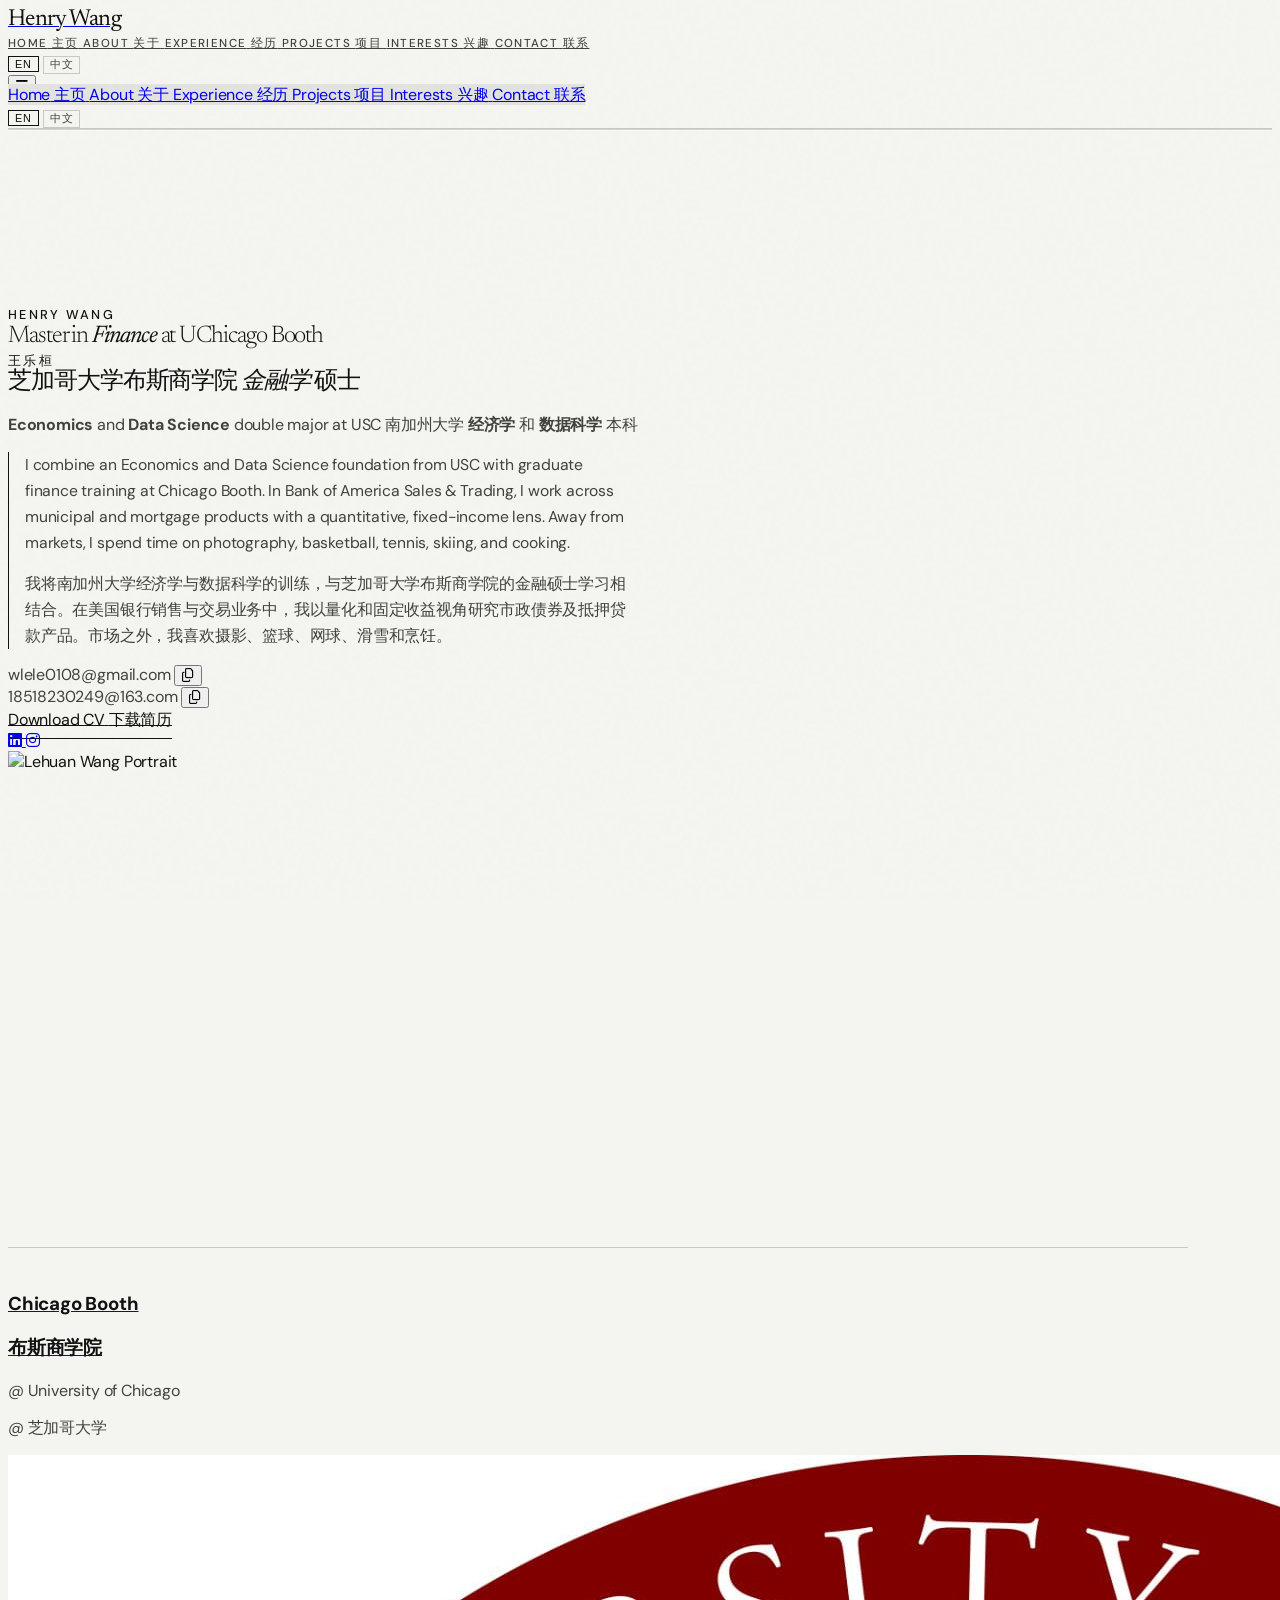
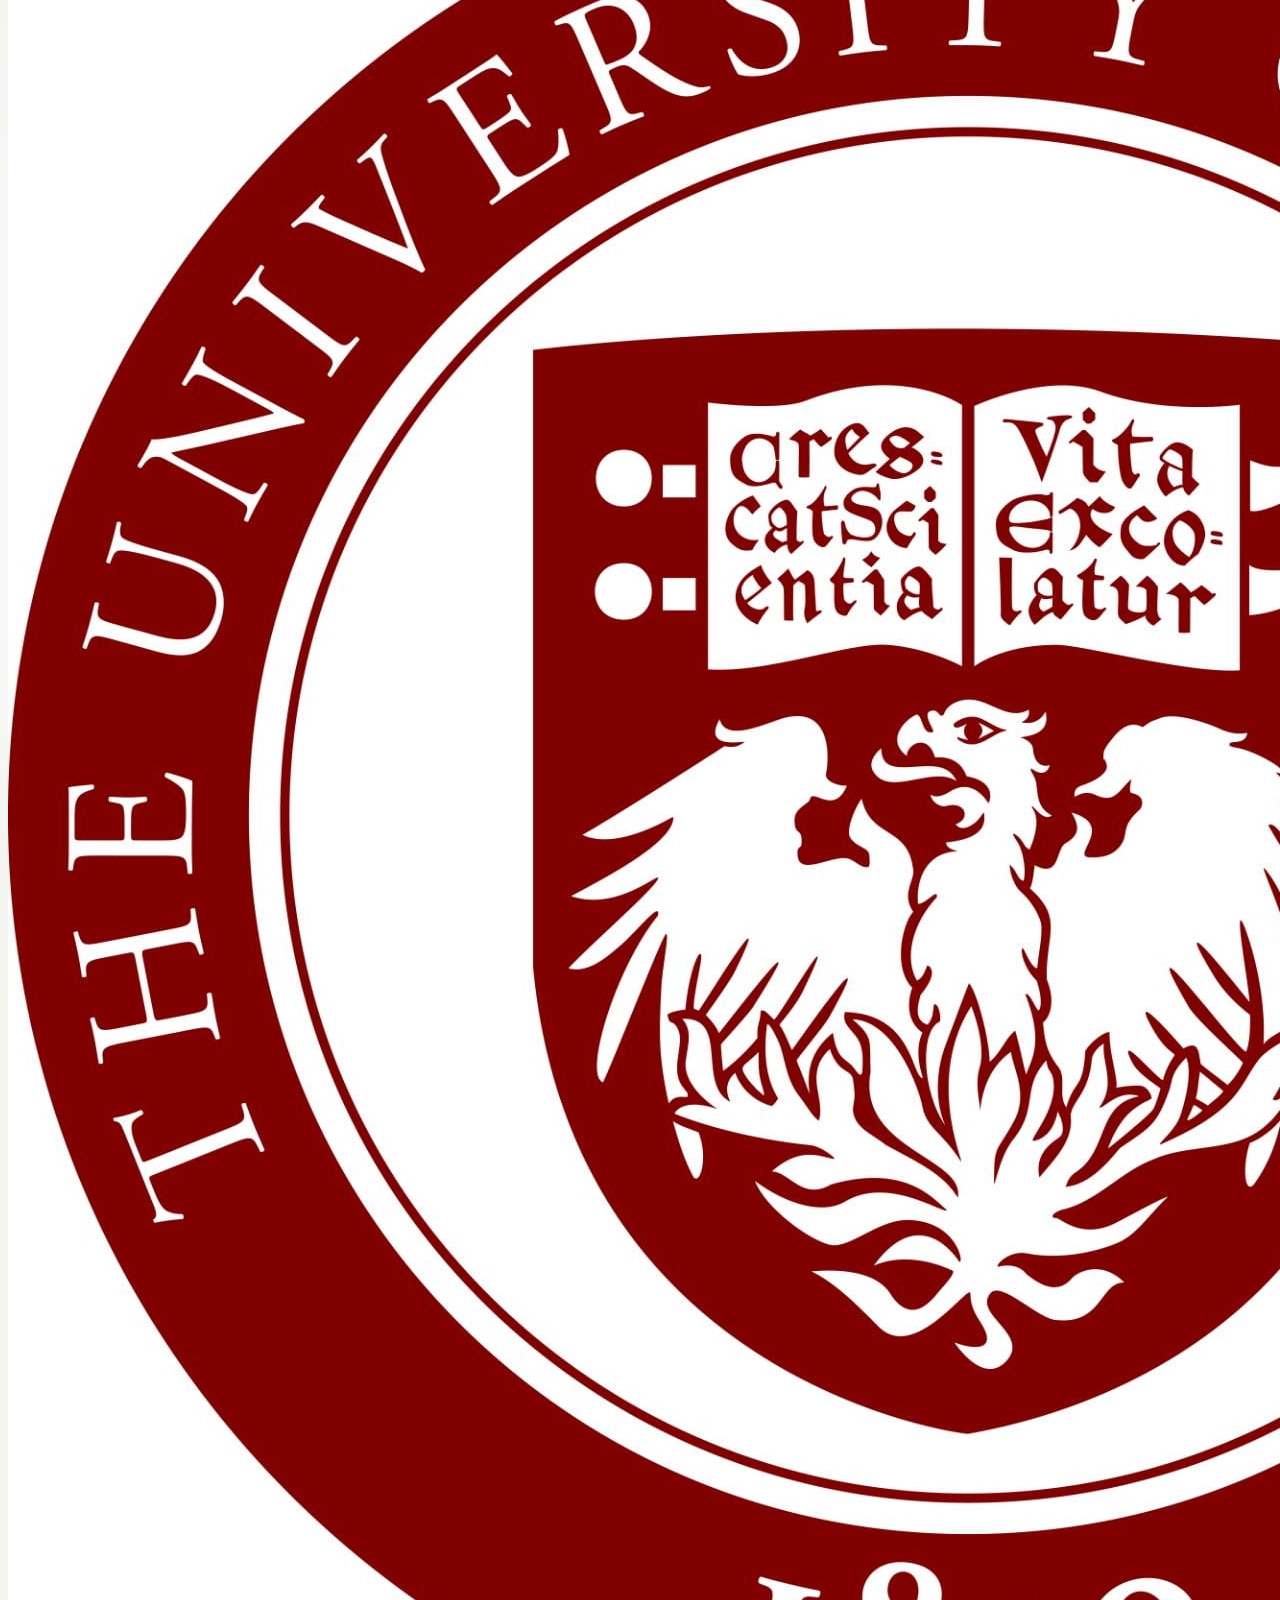
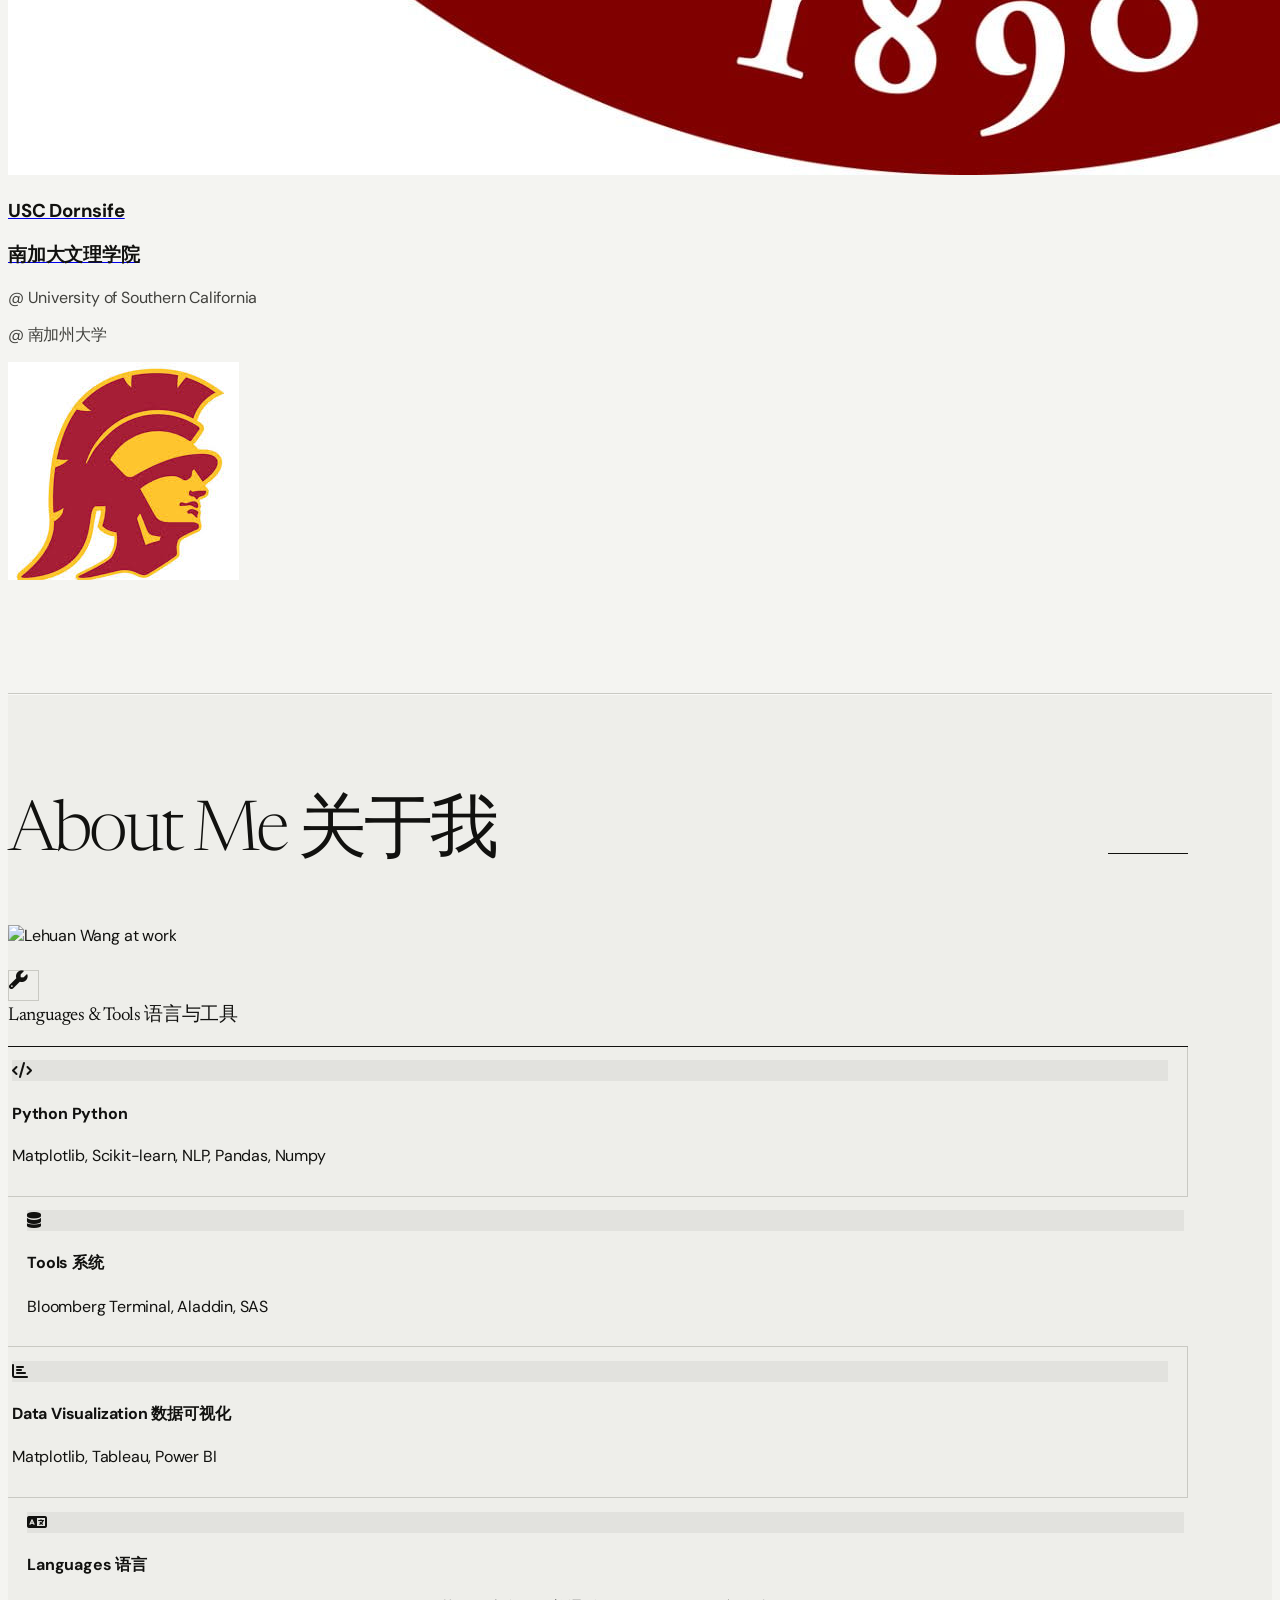
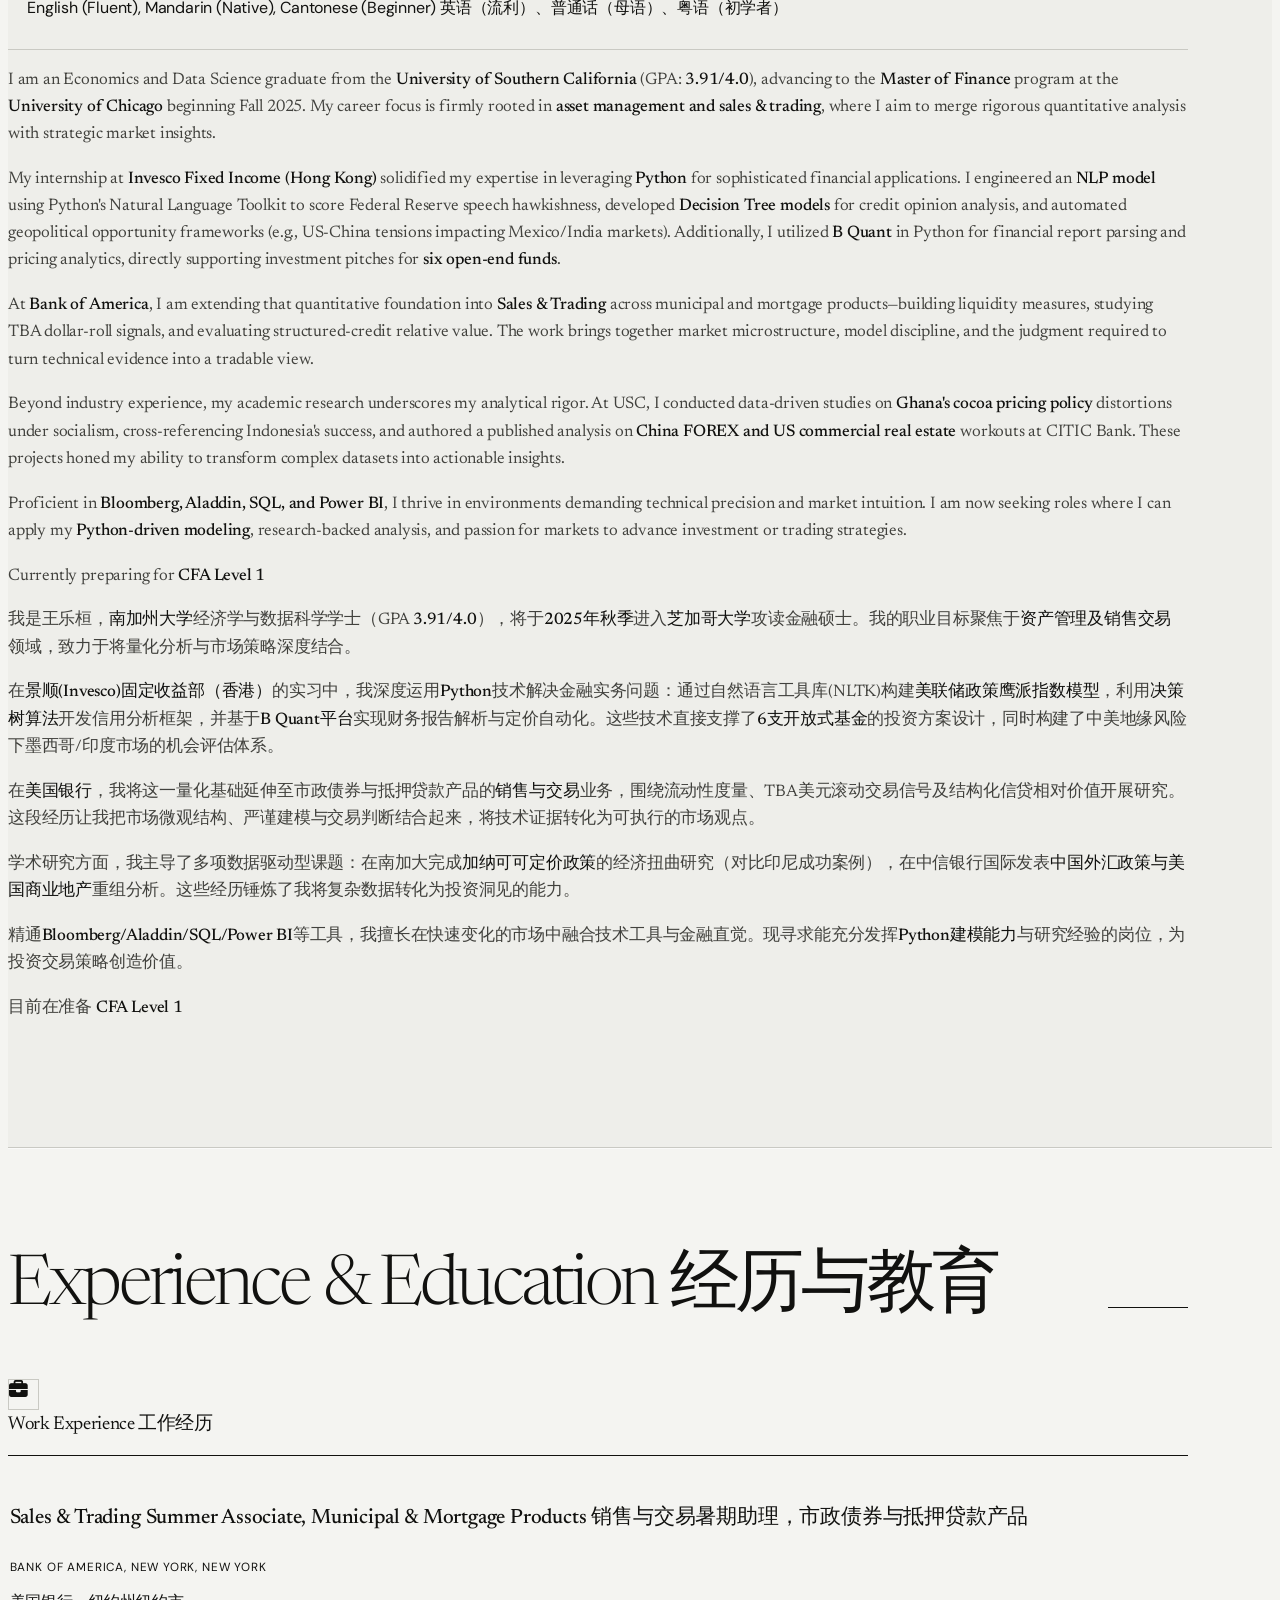
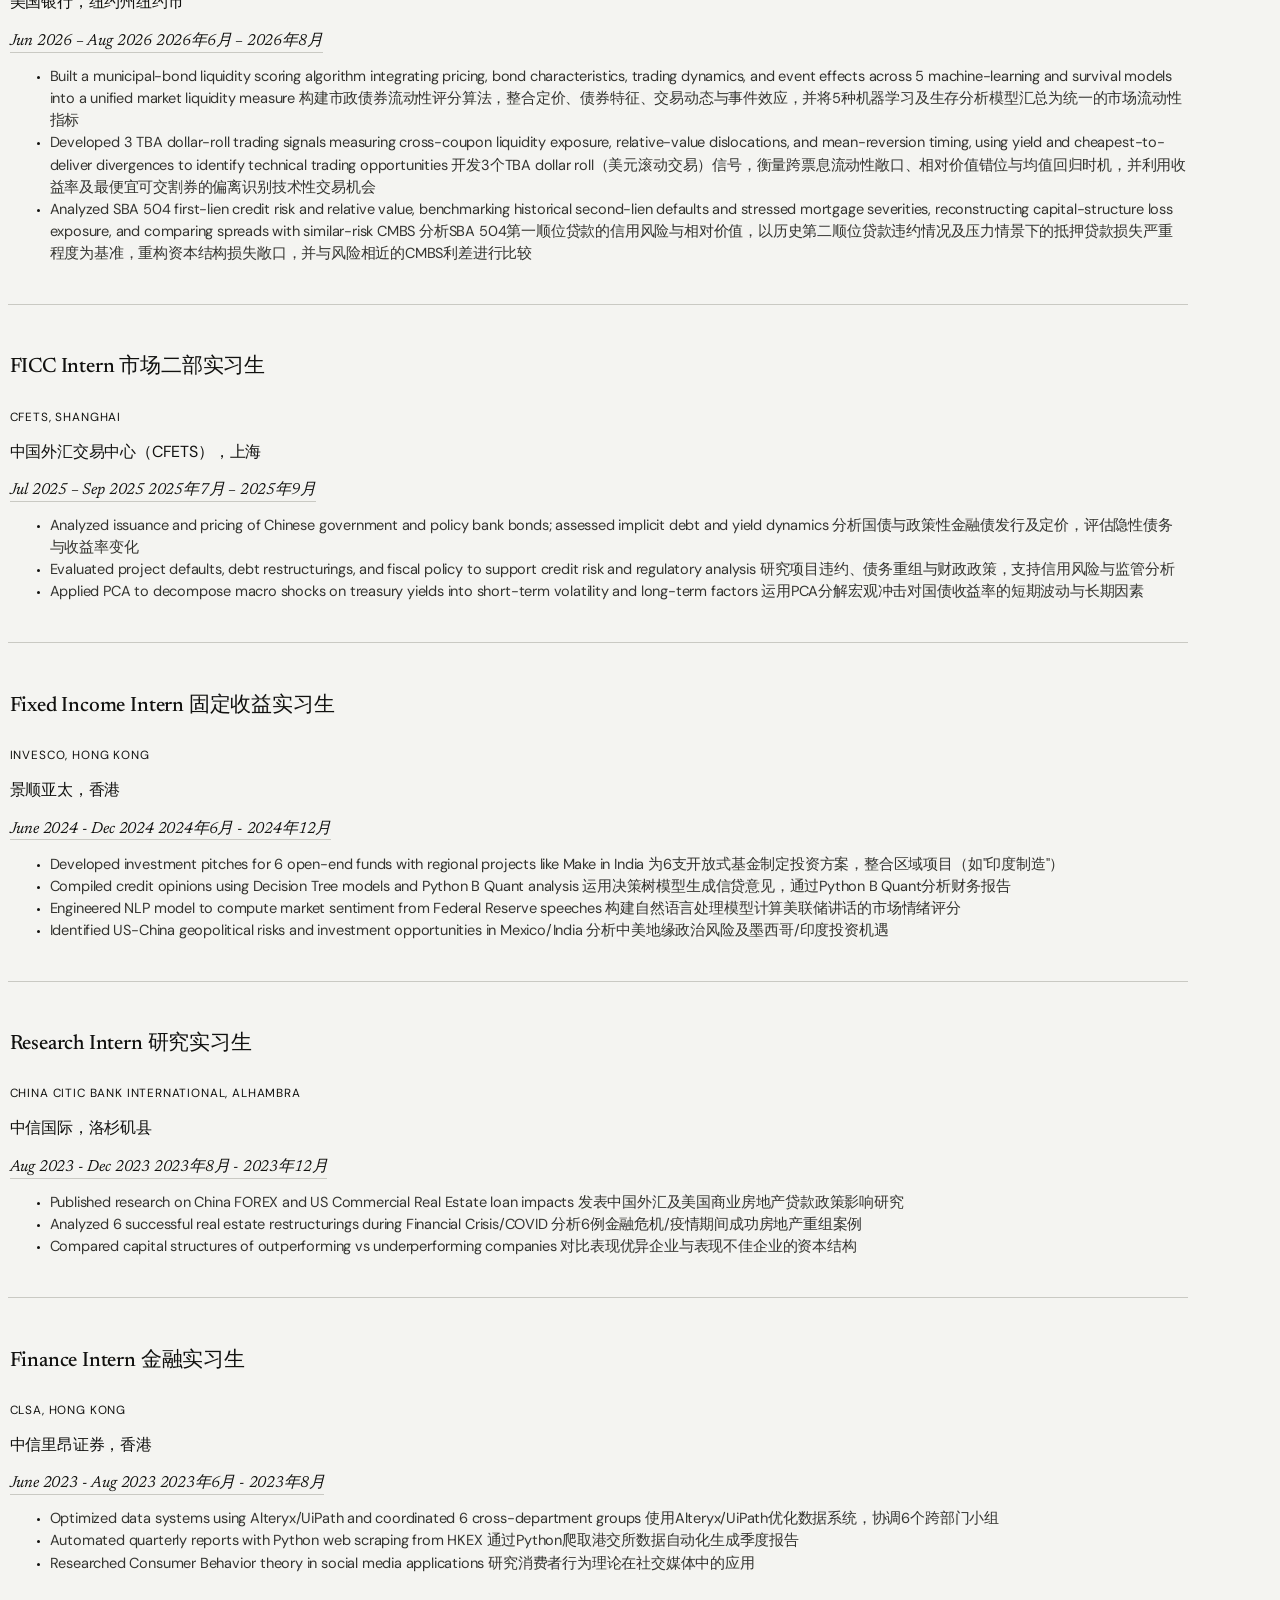
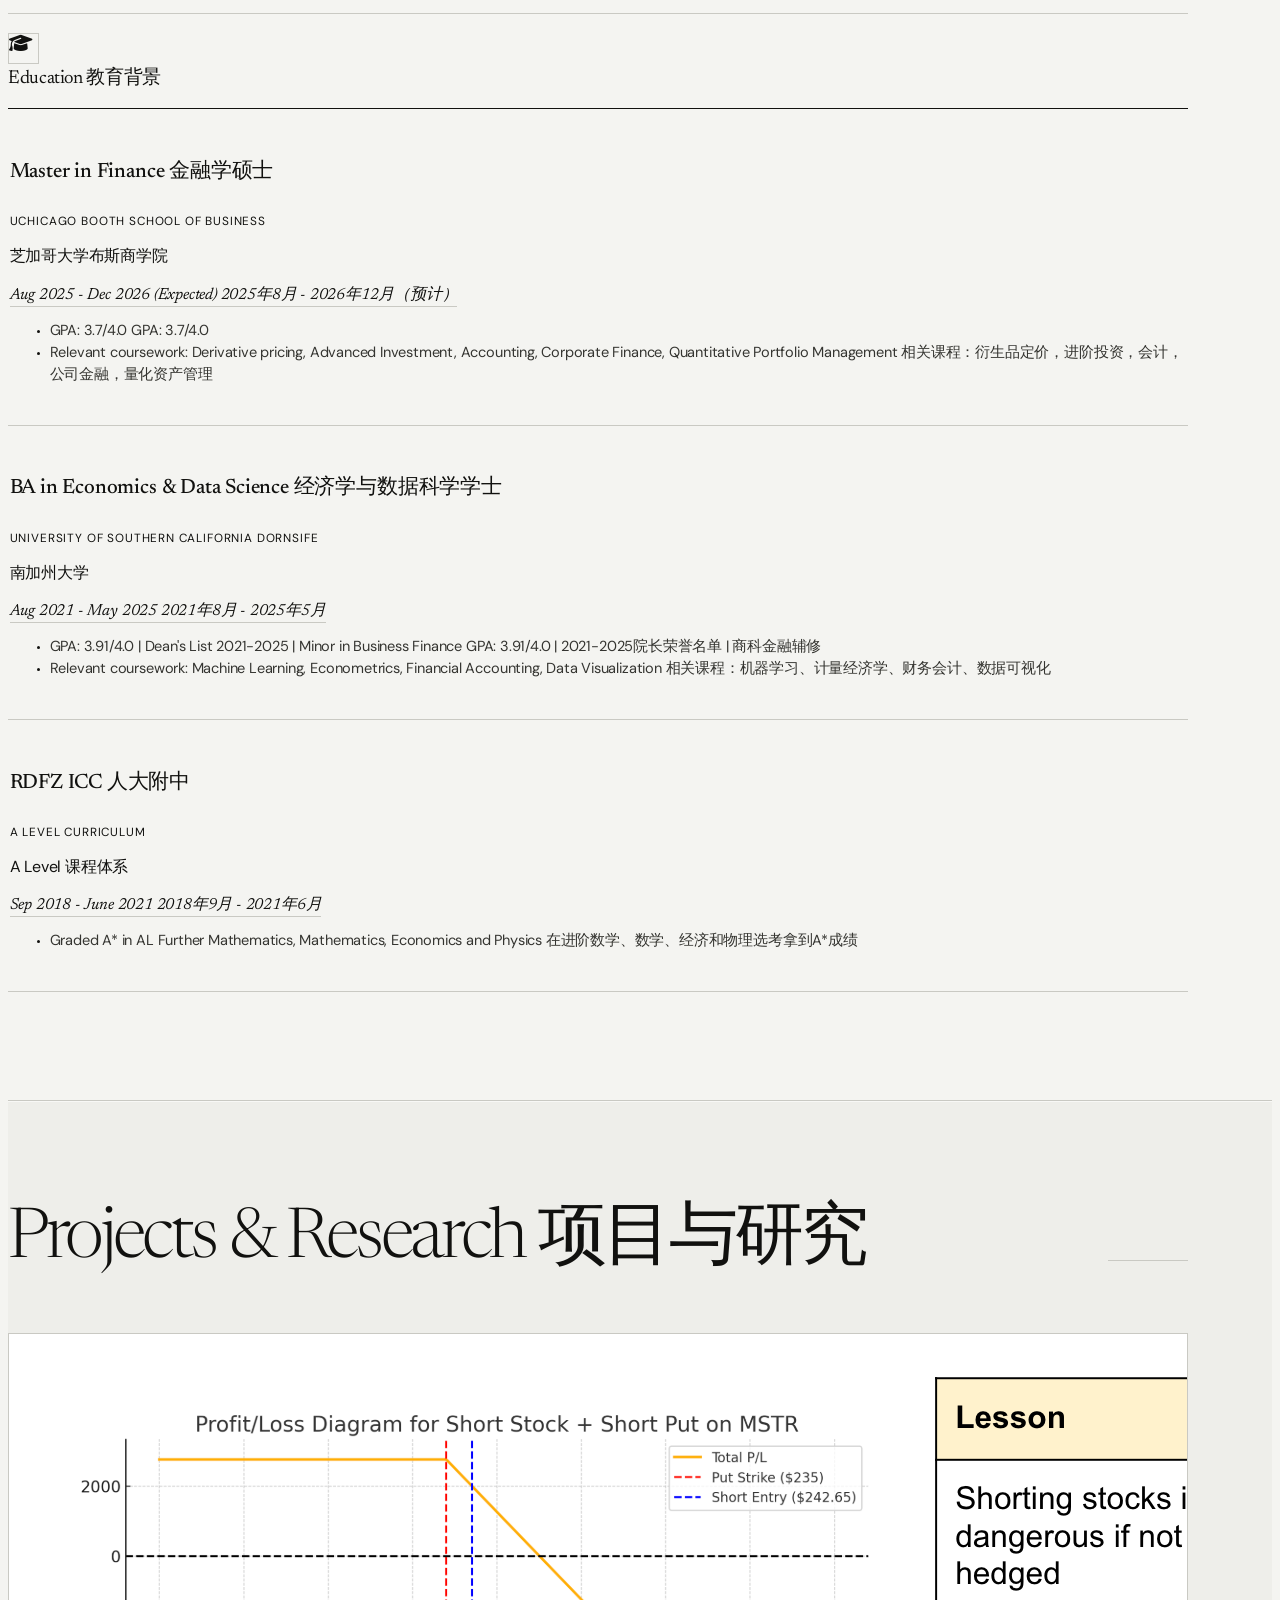
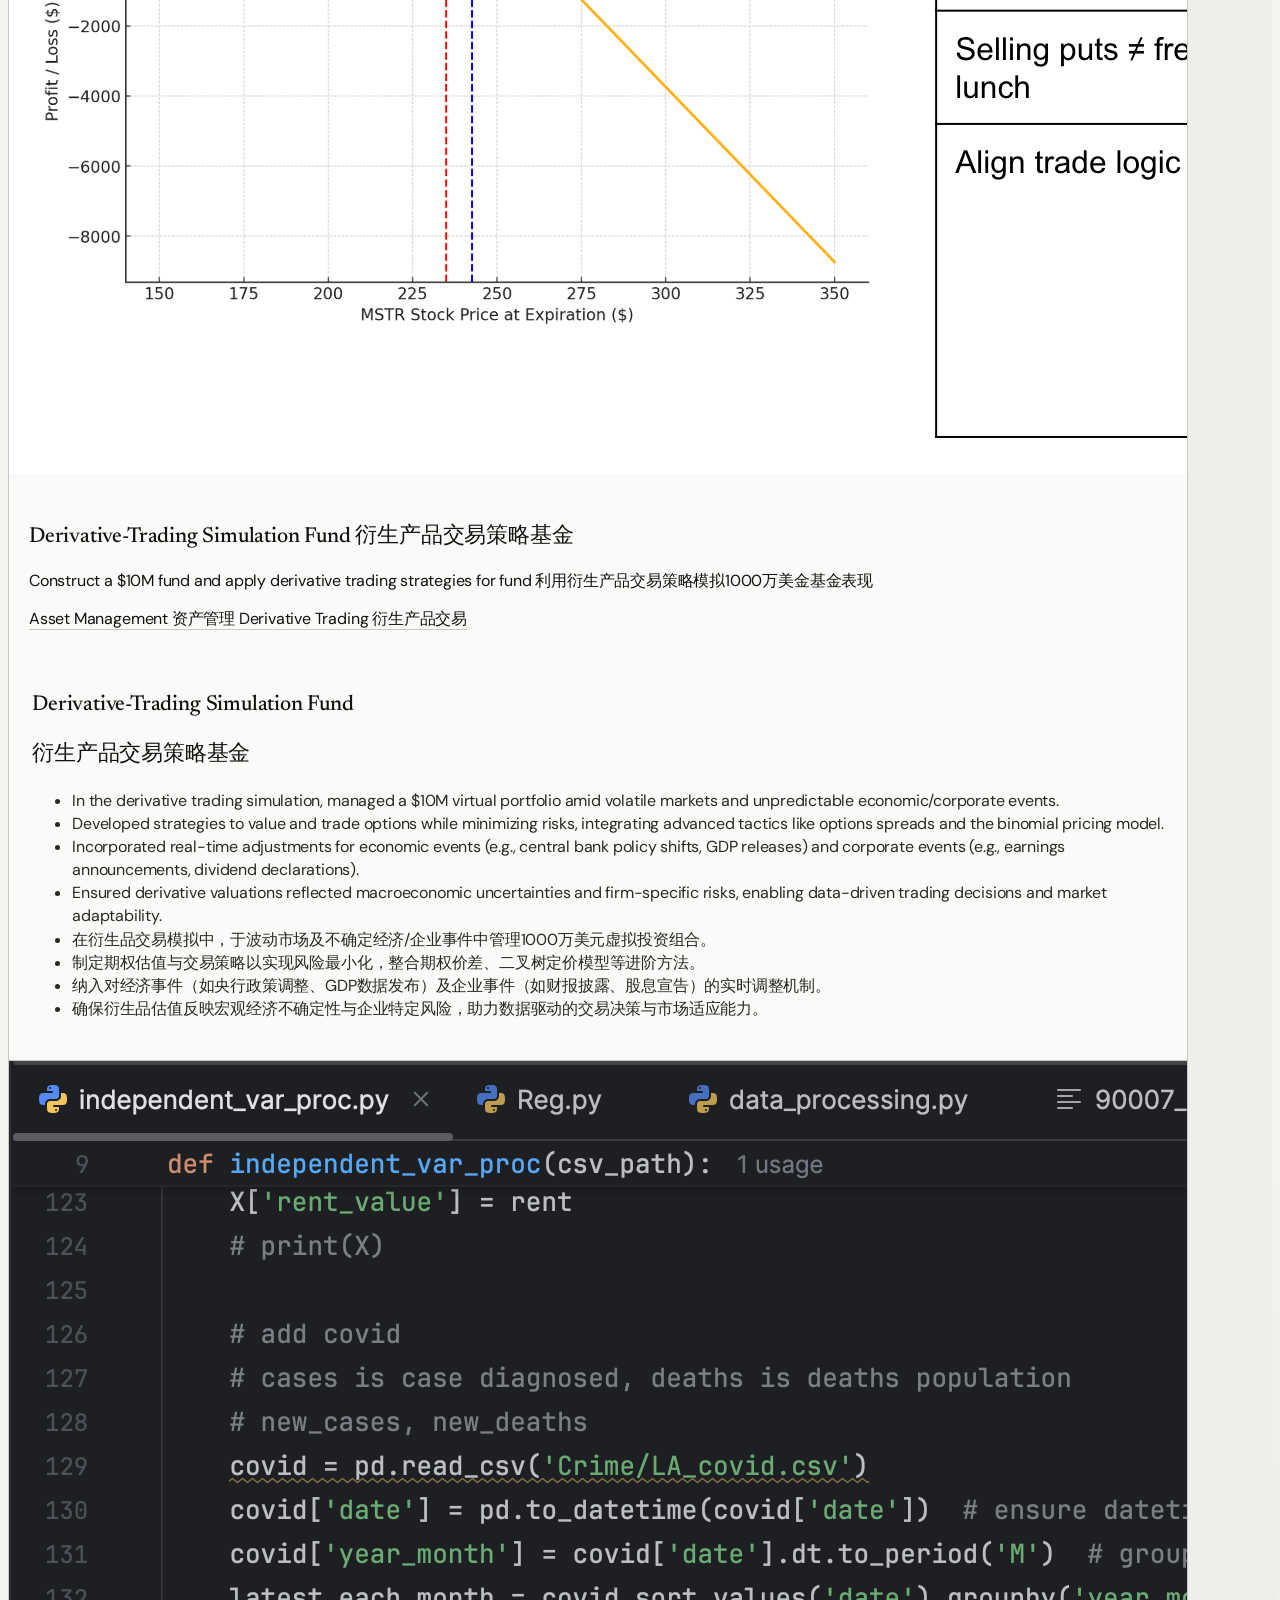
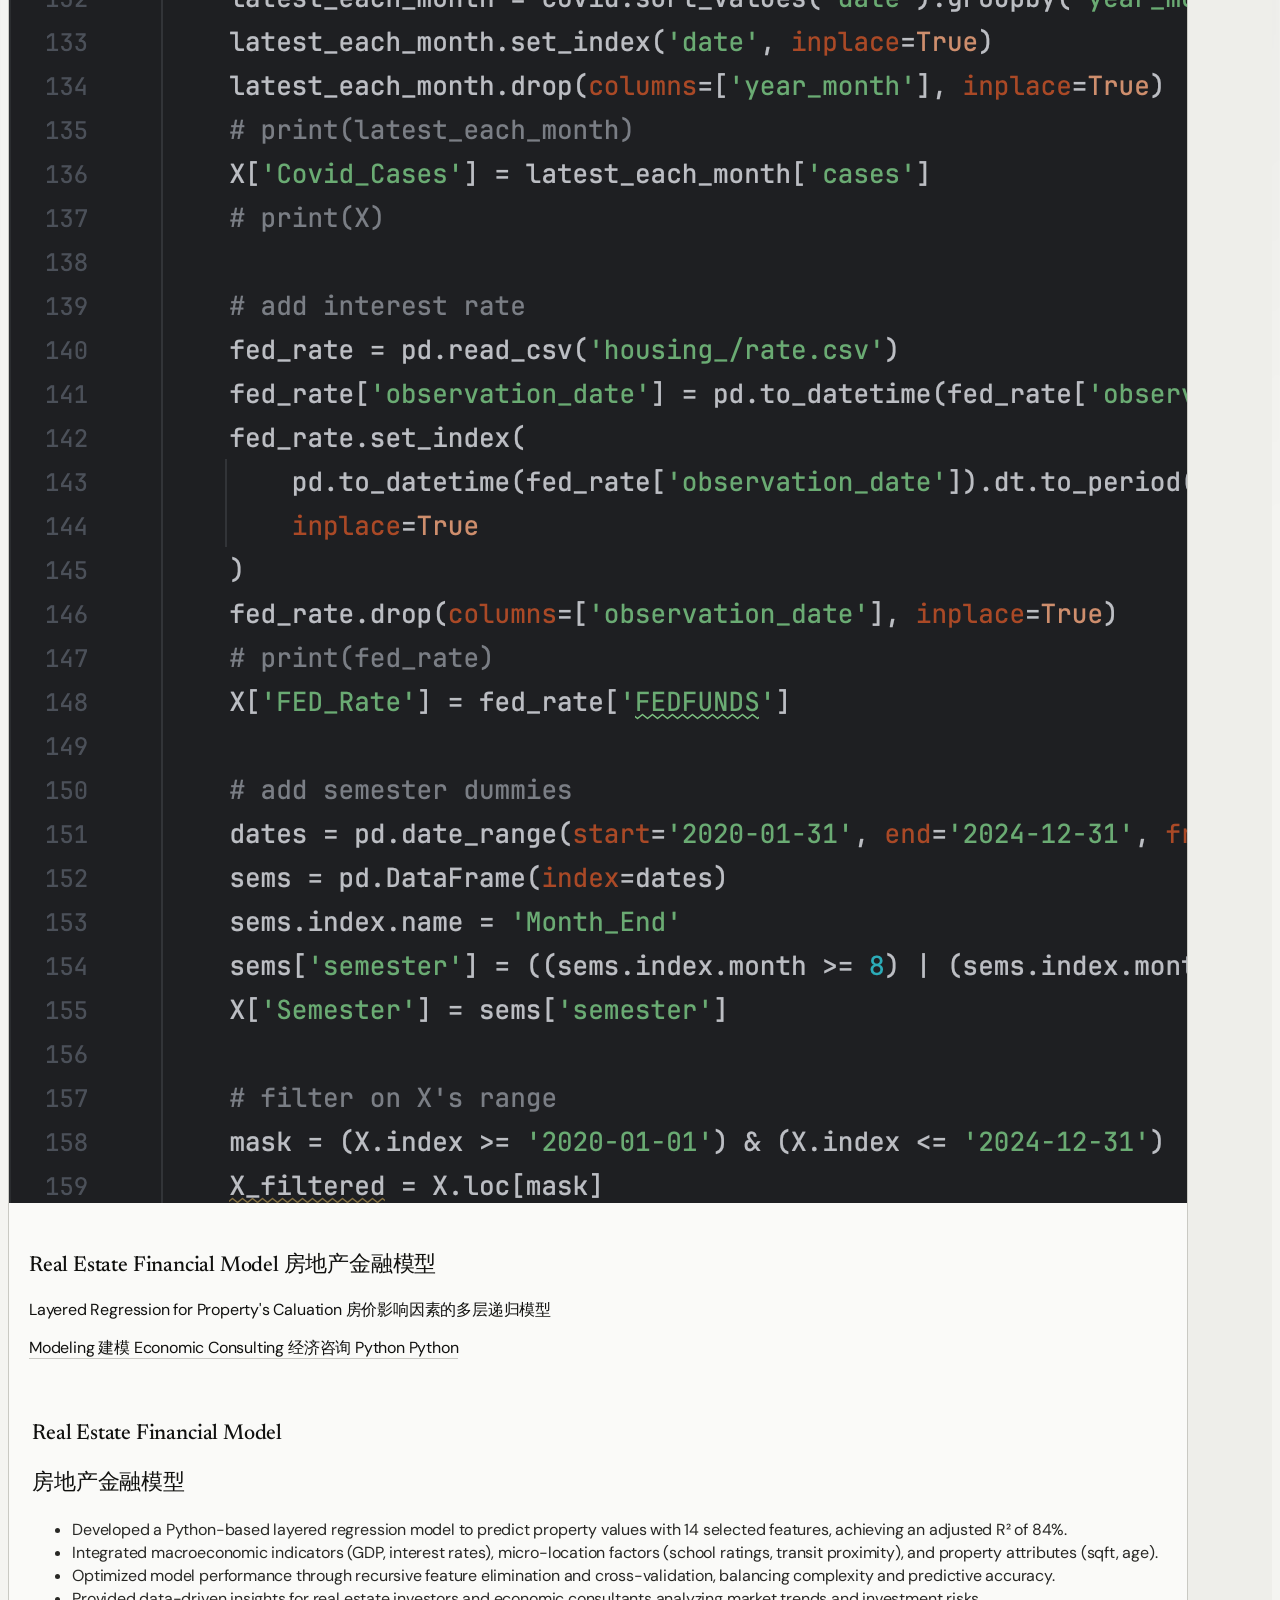
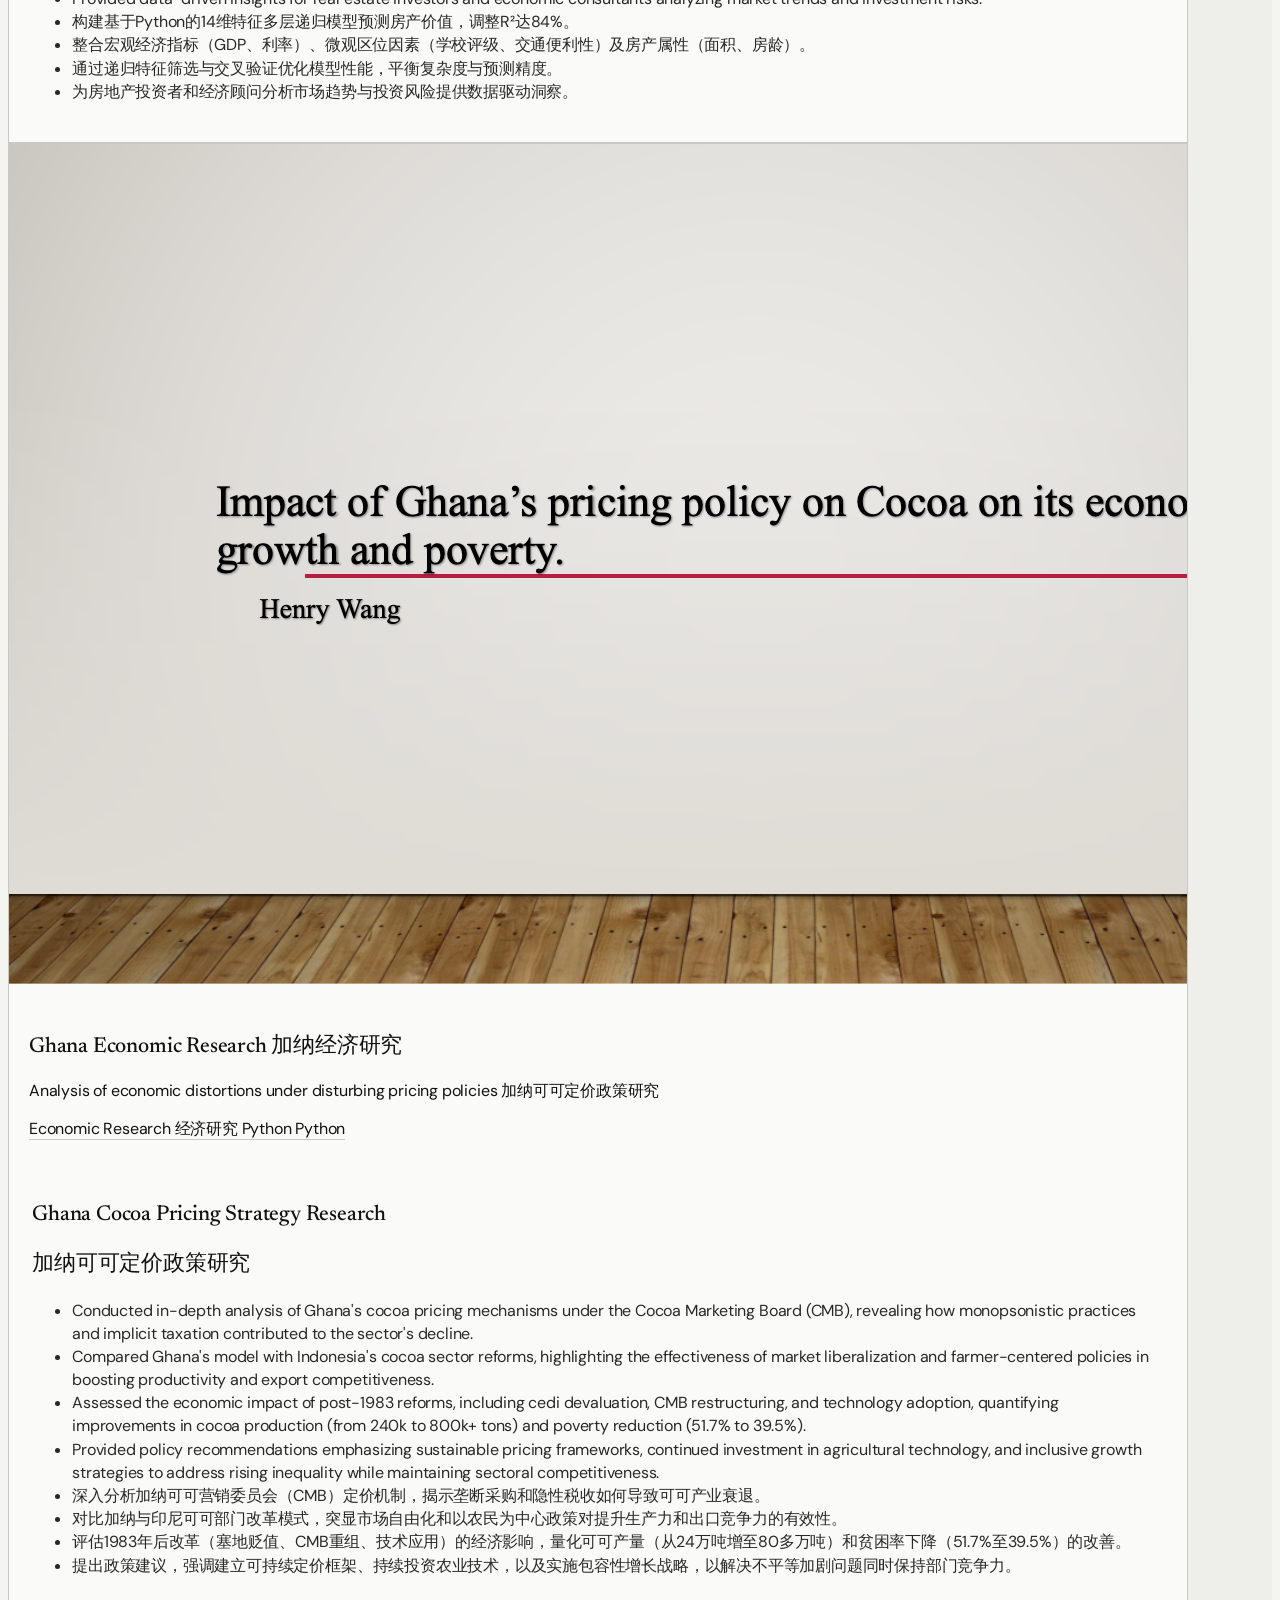
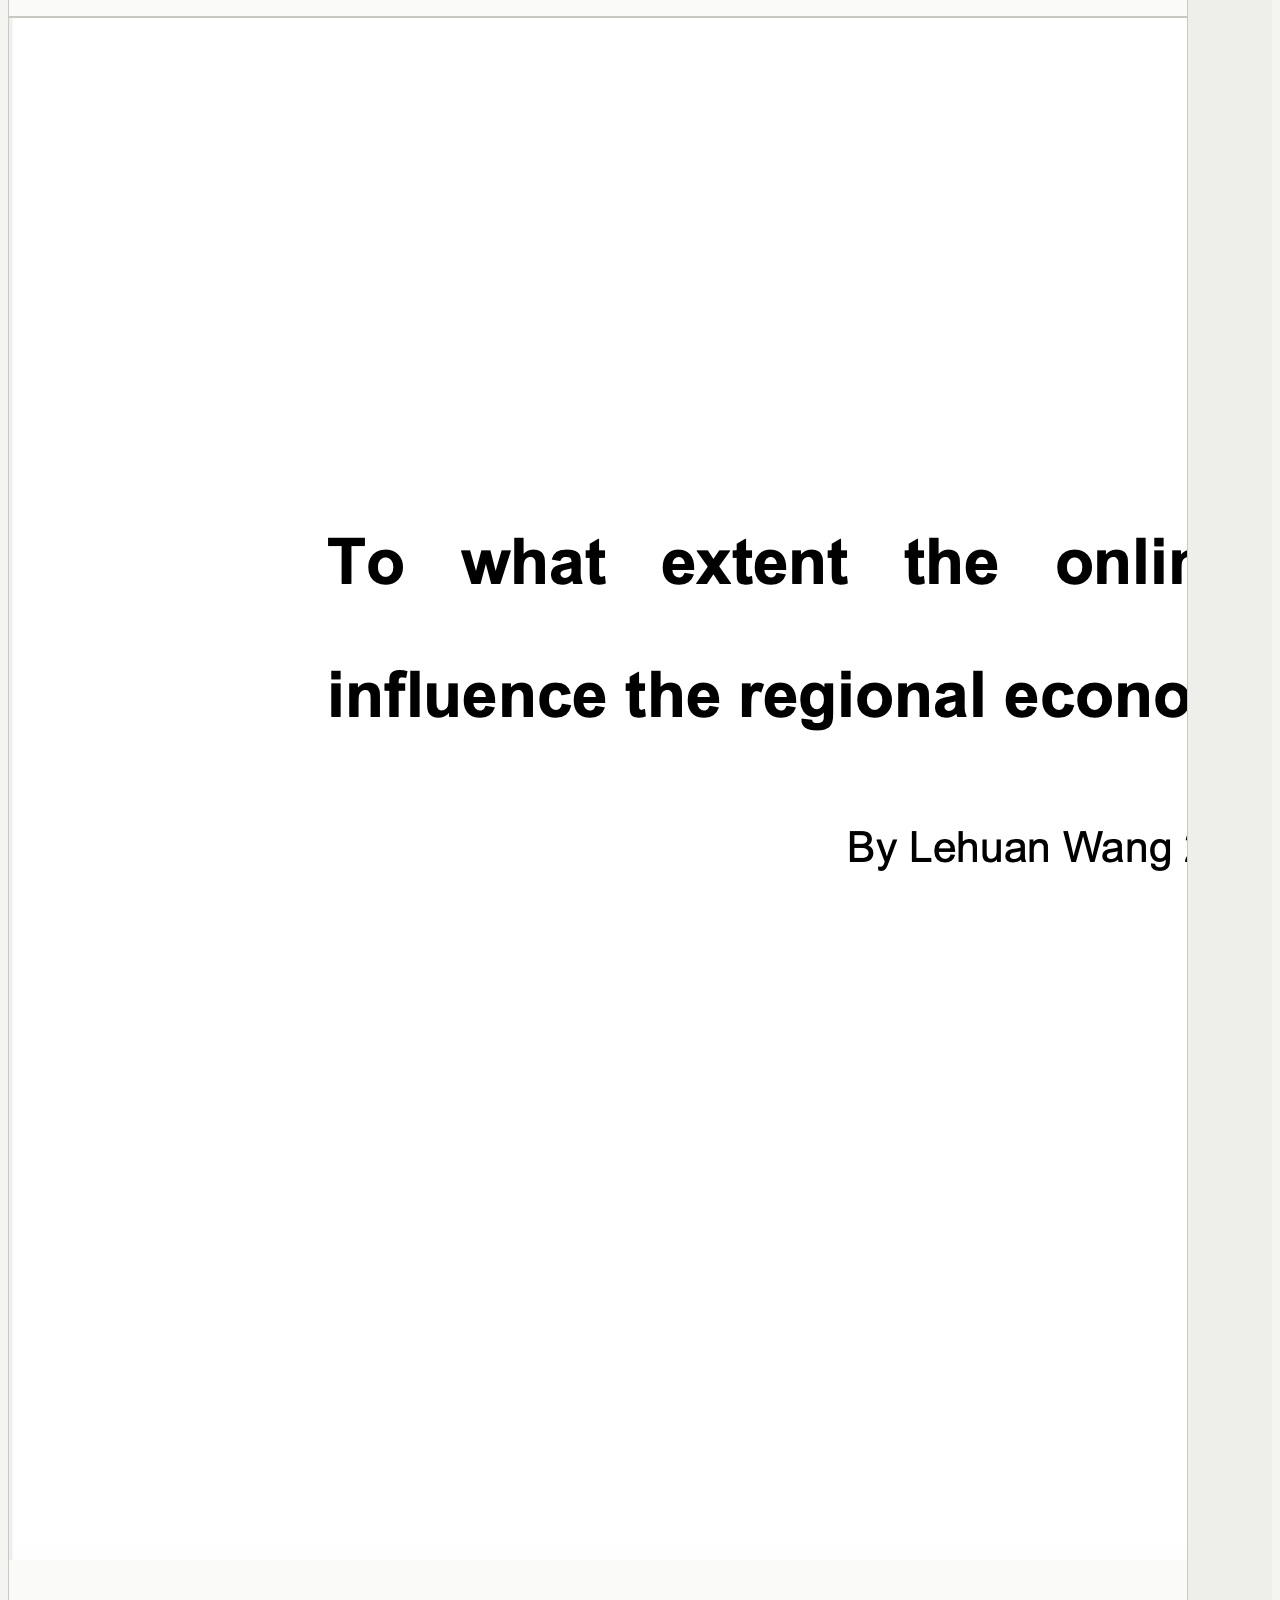
==== index.html @ 5f90da1b "Add files via upload" ====
<!DOCTYPE html>
<html lang="en">
<head>
    <meta charset="UTF-8">
    <meta name="viewport" content="width=device-width, initial-scale=1.0">
    <title class="en">Henry Wang | Economics, Data Science</title>
    <script src="https://cdn.tailwindcss.com"></script>
    <!-- Updated Font Awesome to v6 -->
    <link rel="stylesheet" href="https://cdnjs.cloudflare.com/ajax/libs/font-awesome/6.4.0/css/all.min.css">
    <link href="https://fonts.googleapis.com/css2?family=Inter:wght@300;400;500;600;700&display=swap" rel="stylesheet">
    <link href="https://fonts.googleapis.com/css2?family=Poppins:wght@300;400;500;600;700&family=Open+Sans:wght@300;400;600&display=swap" rel="stylesheet">
    <link href="https://fonts.googleapis.com/css2?family=DM+Sans:wght@300;400;500;600&family=Newsreader:opsz,wght@6..72,300;6..72,400;6..72,500&display=swap" rel="stylesheet">
    <link href="https://fonts.googleapis.com/icon?family=Material+Icons" rel="stylesheet">

    <script>
        // tailwind general part
        tailwind.config = {
            theme: {
                extend: {
                    colors: {
                        primary: '#165DFF',
                        secondary: '#FF7D00',
                        dark: '#1E293B',
                        light: '#F8FAFC'
                    },
                    fontFamily: {
                        inter: ['Inter', 'sans-serif'],
                    },
                }
            }
        }
        
        // email click part
        document.addEventListener('DOMContentLoaded', function() {
            // ... existing code ...
            
            // Email copy functionality with icon feedback
            const copyButtons = document.querySelectorAll('.copy-email-btn');
            
            copyButtons.forEach(button => {
                button.addEventListener('click', function() {
                    const email = this.getAttribute('data-email');
                    const icon = this.querySelector('i');
                    
                    // Save original icon
                    const originalIcon = icon.className;
                    
                    // Copy to clipboard
                    navigator.clipboard.writeText(email).then(() => {
                        // Change icon to checkmark
                        icon.className = 'fa-solid fa-check text-green-500';
                        
                        // Revert after 2 seconds
                        setTimeout(() => {
                            icon.className = originalIcon;
                        }, 2000);
                    }).catch(err => {
                        console.error('Failed to copy email: ', err);
                        // Change icon to error briefly
                        icon.className = 'fa-solid fa-xmark text-red-500';
                        setTimeout(() => {
                            icon.className = originalIcon;
                        }, 2000);
                    });
                });
            });
        })
        
    </script>
    <style type="text/tailwindcss">
        @layer utilities {
            .content-auto {
                content-visibility: auto;
            }
            .text-shadow {
                text-shadow: 0 2px 4px rgba(0,0,0,0.1);
            }
            .transition-transform-opacity {
                transition-property: transform, opacity;
            }
            .bg-gradient-blue {
                background: linear-gradient(135deg, #165DFF 0%, #0047AB 100%);
            }
            @keyframes fadeIn {
                from { opacity: 0; transform: translateY(10px); }
                to { opacity: 1; transform: translateY(0); }
            }
            @keyframes fadeOut {
                from { opacity: 1; transform: translateY(0); }
                to { opacity: 0; transform: translateY(10px); }
            }
            .animate-fade-in {
                animation: fadeIn 0.3s ease-out forwards;
            }
            .animate-fade-out {
                animation: fadeOut 0.3s ease-out forwards;
            }
        }
        
    </style>

    <!-- Phase 2.2 monochrome editorial system -->
    <style>
        :root {
            --paper: #f4f4f1;
            --paper-deep: #e9e9e5;
            --paper-light: #fafaf8;
            --ink: #11110f;
            --muted-ink: #41413d;
            --rule: #c9c9c3;
            --accent: #11110f;
            --accent-soft: #e2e2de;
            --serif: "Newsreader", "Noto Serif SC", Georgia, serif;
            --sans: "DM Sans", "Noto Sans SC", Arial, sans-serif;
            --ease-editorial: cubic-bezier(.22, .61, .36, 1);
        }

        html { scroll-behavior: smooth; }

        body {
            background:
                radial-gradient(circle at 14% 8%, rgba(255,255,255,.72), transparent 30rem),
                radial-gradient(circle at 88% 44%, rgba(0,0,0,.035), transparent 34rem),
                var(--paper) !important;
            color: var(--ink) !important;
            font-family: var(--sans) !important;
            font-weight: 400;
            letter-spacing: -.012em;
        }

        body::before {
            content: "";
            position: fixed;
            inset: 0;
            pointer-events: none;
            z-index: 9999;
            opacity: .016;
            background-image: url("data:image/svg+xml,%3Csvg viewBox='0 0 180 180' xmlns='http://www.w3.org/2000/svg'%3E%3Cfilter id='n'%3E%3CfeTurbulence type='fractalNoise' baseFrequency='.7' numOctaves='2' stitchTiles='stitch'/%3E%3C/filter%3E%3Crect width='100%25' height='100%25' filter='url(%23n)' opacity='.24'/%3E%3C/svg%3E");
        }

        ::selection { background: var(--accent-soft); color: var(--ink); }
        .text-primary, .text-secondary { color: var(--accent) !important; }
        [class*="bg-primary"], [class*="bg-secondary"] { background-color: var(--accent-soft) !important; }
        [class*="border-primary"], [class*="border-secondary"] { border-color: var(--accent) !important; }
        .container { max-width: 1180px !important; }

        #navbar {
            background: var(--paper) !important;
            border-bottom: 1px solid color-mix(in srgb, var(--rule) 78%, transparent);
            box-shadow: none !important;
            backdrop-filter: none;
        }
        #navbar .h-16 { height: 4.75rem !important; }
        #navbar a, #navbar button { transition: color 320ms var(--ease-editorial), border-color 320ms var(--ease-editorial), background 320ms var(--ease-editorial) !important; }
        #navbar nav > a { position: relative; color: var(--muted-ink) !important; font-size: .72rem; letter-spacing: .12em; text-transform: uppercase; font-weight: 500 !important; }
        #navbar nav > a::after { content: ""; position: absolute; left: 0; right: 100%; bottom: -.45rem; height: 1px; background: var(--accent); transition: right 360ms var(--ease-editorial); pointer-events: none; }
        #navbar nav > a:hover { color: var(--ink) !important; }
        #navbar nav > a:hover::after { right: 0; }
        #navbar > .container > div > a[href="#home"] > span { color: var(--ink) !important; font-family: var(--serif); font-size: 1.45rem !important; font-weight: 400 !important; letter-spacing: -.03em; text-transform: none; }
        #navbar [id^="lang-"] { border: 1px solid var(--rule); border-radius: 0 !important; background: transparent !important; color: var(--muted-ink) !important; font-size: .68rem; letter-spacing: .08em; }
        #navbar [id^="lang-"].bg-primary { border-color: var(--accent) !important; color: var(--accent) !important; }
        #mobile-menu { background: var(--paper) !important; border-bottom: 1px solid var(--rule); box-shadow: none !important; }

        main > section { position: relative; background: transparent !important; padding-top: 6.75rem !important; padding-bottom: 6.75rem !important; border-bottom: 1px solid var(--rule); box-shadow: inset 0 1px rgba(255,255,255,.6); }
        main > section:nth-of-type(even) { background: color-mix(in srgb, var(--paper-deep) 55%, var(--paper)) !important; }

        #home { padding-top: 9.5rem !important; min-height: 90vh; display: flex; align-items: center; }
        #home .lg\:w-1\/2:first-child { padding-right: clamp(0rem, 4vw, 4.5rem); }
        #home h1 { font-family: var(--serif); font-weight: 300 !important; letter-spacing: -.045em; line-height: .96 !important; }
        #home h1 strong { font-weight: 400; font-style: italic; }
        #home h1 .text-primary { color: var(--accent) !important; margin-bottom: .85rem; font-family: var(--sans); font-size: clamp(.75rem, 1vw, .9rem); font-weight: 500; letter-spacing: .18em; text-transform: uppercase; }
        #home p, #home .text-gray-600 { color: var(--muted-ink) !important; }
        #home .home-intro { max-width: 38rem; border-left: 1px solid var(--ink); padding-left: 1rem; color: var(--muted-ink); font-size: .98rem; line-height: 1.65; }
        #home a[target="_blank"][class*="border"] { border: 0 !important; border-bottom: 1px solid var(--accent) !important; border-radius: 0 !important; padding: .55rem 0 !important; background: transparent !important; color: var(--accent) !important; }
        #home .w-64 { width: min(25rem, 78vw) !important; height: min(31rem, 98vw) !important; }
        #home .w-64 > div:first-child { display: none; }
        #home .w-64 img { border-radius: 0 !important; box-shadow: none !important; filter: none !important; transform: none !important; transition: none !important; }
        #home .mt-6.md\:mt-12 { border-top: 1px solid var(--rule); padding-top: 1.5rem; }
        #home .mt-6.md\:mt-12 img { border-radius: 0 !important; box-shadow: none !important; filter: none !important; transform: none !important; }

        section > .container > .text-center { text-align: left !important; display: grid; grid-template-columns: minmax(0, 1fr) auto; align-items: end; gap: 2rem; margin-bottom: 3.75rem !important; }
        section > .container > .text-center h2 { font-family: var(--serif); font-size: clamp(3rem, 5.4vw, 5.25rem) !important; font-weight: 300 !important; line-height: .92; letter-spacing: -.048em; margin: 0 !important; }
        section > .container > .text-center > div { width: 5rem !important; height: 1px !important; margin: 0 0 .7rem !important; border-radius: 0 !important; background: var(--accent) !important; }

        #about > .container > .grid { grid-template-columns: minmax(0, .78fr) minmax(0, 1.22fr); gap: clamp(3rem, 7vw, 7rem) !important; align-items: start !important; }
        #about img { position: relative; border-radius: 0 !important; box-shadow: none !important; filter: none !important; outline: 0 !important; transform: none !important; transition: none !important; }
        #about .about-bio { color: var(--muted-ink) !important; font-family: var(--serif); font-size: 1.05rem; line-height: 1.62 !important; }
        #about .about-bio p + p { margin-top: 1.1rem; }
        #about strong { color: var(--ink); font-weight: 500; }
        #about h3, #experience h3, #contact h3 { font-family: var(--serif); font-weight: 400 !important; letter-spacing: -.02em; }
        #about h3 > div, #experience h3 > div { width: 1.8rem !important; height: 1.8rem !important; border-radius: 0 !important; background: transparent !important; border: 1px solid var(--rule); color: var(--accent) !important; }
        #about .skills-index { margin-top: 1.5rem; }
        #about .grid.grid-cols-2 { gap: 0 !important; border-top: 1px solid var(--ink); }
        #about .grid.grid-cols-2 > div { background: transparent !important; border-bottom: 1px solid var(--rule); border-radius: 0 !important; padding: .85rem .25rem !important; box-shadow: none !important; }
        #about .grid.grid-cols-2 > div:nth-child(odd) { border-right: 1px solid var(--rule); padding-right: 1.2rem !important; }
        #about .grid.grid-cols-2 > div:nth-child(even) { padding-left: 1.2rem !important; }

        #experience .grid.md\:grid-cols-2 { gap: clamp(3rem, 7vw, 7rem) !important; }
        #experience .space-y-8 { border-top: 1px solid var(--ink); }
        #experience .space-y-8 > div { background: transparent !important; border: 0 !important; border-bottom: 1px solid var(--rule) !important; border-radius: 0 !important; box-shadow: none !important; padding: 1.5rem .1rem !important; transition: border-color 320ms var(--ease-editorial) !important; }
        #experience .space-y-8 > div:hover { border-color: var(--ink) !important; }
        #experience h4 { font-family: var(--serif); font-size: 1.3rem !important; line-height: 1.18; font-weight: 500 !important; }
        #experience h4 + p { color: var(--accent) !important; font-size: .74rem; letter-spacing: .07em; text-transform: uppercase; margin-top: .35rem; }
        #experience [class*="bg-gray-100"] { background: transparent !important; border-radius: 0 !important; border-bottom: 1px solid var(--rule); padding: .15rem 0 !important; white-space: nowrap; font-family: var(--serif); font-style: italic; }
        #experience ul { color: #343430 !important; font-size: .91rem; line-height: 1.52; }
        #experience li::marker { color: var(--accent); font-size: .62em; }

        #projects .grid.sm\:grid-cols-2 { gap: 2rem 1.5rem !important; perspective: 1200px; }
        #projects .grid.sm\:grid-cols-2 > .group { --project-rx: 0deg; --project-ry: 0deg; --project-lift: 0px; --project-scale: 1; border-radius: 0 !important; border: 1px solid var(--rule); background: var(--paper-light) !important; overflow: hidden; transform: perspective(900px) translateY(var(--project-lift)) rotateX(var(--project-rx)) rotateY(var(--project-ry)) scale(var(--project-scale)) !important; transform-style: preserve-3d; box-shadow: 0 2px 0 rgba(0,0,0,.045); transition: transform 380ms var(--ease-editorial), box-shadow 380ms var(--ease-editorial), border-color 380ms var(--ease-editorial) !important; }
        #projects .grid.sm\:grid-cols-2 > .group:hover, #projects .grid.sm\:grid-cols-2 > .group:focus-within { --project-lift: -4px; --project-scale: 1.012; border-color: #8a8a84; box-shadow: 0 12px 24px rgba(0,0,0,.1), 0 3px 0 rgba(0,0,0,.08); outline: none; }
        #projects img { filter: none !important; transition: transform 420ms var(--ease-editorial) !important; }
        #projects .group:hover img, #projects .group:focus-within img { transform: scale(1.016); }
        #projects .p-6 { padding: 1.2rem 1.25rem !important; }
        #projects h3 { font-family: var(--serif); font-weight: 500 !important; font-size: 1.35rem !important; }
        #projects .absolute.inset-0 { background: rgba(250,250,248,.985) !important; color: var(--ink) !important; padding: 1.45rem !important; pointer-events: none; transition: opacity 340ms var(--ease-editorial) !important; }
        #projects .group:hover .absolute.inset-0, #projects .group:focus-within .absolute.inset-0 { opacity: 1; pointer-events: auto; }
        #projects .absolute.inset-0 li, #projects .absolute.inset-0 p { color: #282825 !important; line-height: 1.45; }
        #projects [class*="rounded-full"], #projects [class*="rounded-md"] { border-radius: 0 !important; background: transparent !important; border-bottom: 1px solid var(--rule); }

        #interests .grid { border-top: 1px solid var(--ink); display: grid !important; grid-template-columns: 2fr repeat(4, 1fr) !important; gap: 0 !important; }
        #interests .grid > div { background: transparent !important; border-radius: 0 !important; border-bottom: 1px solid var(--rule); padding: 1.5rem .75rem !important; transition: background 340ms var(--ease-editorial) !important; }
        #interests .grid > div:first-child { min-height: 12rem; padding: 2rem 1.25rem !important; text-align: left !important; border-right: 1px solid var(--ink); }
        #interests .grid > div:first-child > a { inset: 0 !important; width: auto !important; height: auto !important; border-radius: 0 !important; background: transparent !important; color: var(--ink) !important; }
        #interests .grid > div:first-child > a i { position: absolute; top: 1.25rem; right: 1.25rem; }
        #interests .grid > div:not(:first-child) { display: block; text-align: left !important; padding: 1.35rem .85rem !important; }
        #interests .grid > div:not(:first-child) .w-16 { display: none; }
        #interests .grid > div:not(:first-child) h3 { margin-bottom: .35rem !important; }
        #interests .grid > div:hover { background: var(--accent-soft) !important; }
        #interests .w-16 { background: transparent !important; border: 1px solid var(--rule); border-radius: 50% !important; color: var(--accent) !important; }
        #interests h3 { font-family: var(--serif); font-size: 1.2rem; font-weight: 400 !important; }

        #contact .grid.grid-cols-1.md\:grid-cols-3 { border-top: 1px solid var(--ink); }
        #contact .md\:col-span-2, #contact .md\:col-span-1 { background: transparent !important; border-radius: 0 !important; box-shadow: none !important; padding-left: .2rem !important; padding-right: .2rem !important; }
        #contact .w-12 { width: 2rem !important; height: 2rem !important; background: transparent !important; border: 1px solid var(--rule); color: var(--accent) !important; }
        #contact a { color: var(--muted-ink) !important; }
        #contact a:hover { color: var(--accent) !important; }
        #contact .flex.flex-col a { justify-content: flex-start !important; border-radius: 0 !important; background: transparent !important; border-bottom: 1px solid var(--rule); color: var(--ink) !important; transform: none !important; box-shadow: none !important; }
        #contact .flex.flex-col a:hover { padding-left: 1.2rem !important; border-color: var(--accent); }

        footer { background: var(--ink) !important; color: var(--paper) !important; border-top: 1px solid var(--ink); }
        footer h3 { font-family: var(--serif); font-weight: 400 !important; }
        footer a, footer p, footer i { color: #bdb5a9 !important; }
        footer a:hover { color: var(--paper) !important; }
        .text-green-500, .text-red-500 { color: var(--ink) !important; }
        :focus-visible { outline: 1px solid var(--ink) !important; outline-offset: 4px; }
        a, button, img, [class*="transition"] { transition-duration: 360ms !important; transition-timing-function: var(--ease-editorial) !important; }

        @media (max-width: 767px) {
            main > section { padding-top: 5.25rem !important; padding-bottom: 5.25rem !important; }
            #home { padding-top: 7.5rem !important; }
            section > .container > .text-center { grid-template-columns: 1fr; gap: 1.5rem; margin-bottom: 3.5rem !important; }
            #about > .container > .grid { grid-template-columns: 1fr; }
            #about img { max-height: 32rem; object-fit: cover; }
            #experience .flex.justify-between.items-start { gap: 1rem; flex-direction: column; }
            #projects .grid.sm\:grid-cols-2 { gap: 3rem; }
            #interests .grid { grid-template-columns: repeat(2, 1fr) !important; }
            #interests .grid > div { text-align: left !important; display: grid; grid-template-columns: auto 1fr; column-gap: 1rem; align-items: center; }
            #interests .grid > div:first-child { grid-column: 1 / -1; border-right: 0; }
            #interests .grid > div:not(:first-child) { display: block; }
            #interests .grid > div > p { grid-column: 2; }
            #interests .w-16 { grid-row: 1 / span 2; margin: 0 !important; }
        }

        @media (pointer: coarse) {
            #projects .grid.sm\:grid-cols-2 > .group:hover, #projects .grid.sm\:grid-cols-2 > .group:focus-within { transform: none !important; }
            #projects .group:focus-within .absolute.inset-0 { opacity: 1; pointer-events: auto; }
        }

        @media (prefers-reduced-motion: reduce) {
            html { scroll-behavior: auto; }
            *, *::before, *::after { scroll-behavior: auto !important; transition-duration: .01ms !important; animation-duration: .01ms !important; animation-iteration-count: 1 !important; }
            #projects .grid.sm\:grid-cols-2 > .group, #projects .grid.sm\:grid-cols-2 > .group:hover, #projects .grid.sm\:grid-cols-2 > .group:focus-within, #projects .group:hover img, #projects .group:focus-within img { transform: none !important; }
        }
    </style>

</head>
<body class="font-inter text-dark bg-light antialiased">
    <!-- Header & Navigation -->
    <header class="fixed w-full bg-white/90 backdrop-blur-md shadow-sm z-50 transition-all duration-300" id="navbar">
        <div class="container mx-auto px-4 sm:px-6 lg:px-8">
            <div class="flex justify-between items-center h-16">
                <a href="#home" class="flex items-center space-x-2">
                    <span class="text-primary font-bold text-xl">Henry Wang</span>
                </a>
                
                <!-- Desktop Navigation -->
                <nav class="hidden md:flex space-x-8 items-center">
                    <a href="#home" class="text-dark hover:text-primary transition-colors duration-200 font-medium">
                        <span class="en">Home</span>
                        <span class="zh hidden">主页</span>
                    </a>
                    <a href="#about" class="text-dark hover:text-primary transition-colors duration-200 font-medium">
                        <span class="en">About</span>
                        <span class="zh hidden">关于</span>
                    </a>
                    <a href="#experience" class="text-dark hover:text-primary transition-colors duration-200 font-medium">
                        <span class="en">Experience</span>
                        <span class="zh hidden">经历</span>
                    </a>
                    <a href="#projects" class="text-dark hover:text-primary transition-colors duration-200 font-medium">
                        <span class="en">Projects</span>
                        <span class="zh hidden">项目</span>
                    </a>
                    <a href="#interests" class="text-dark hover:text-primary transition-colors duration-200 font-medium">
                        <span class="en">Interests</span>
                        <span class="zh hidden">兴趣</span>
                    </a>
                    <a href="#contact" class="text-dark hover:text-primary transition-colors duration-200 font-medium">
                        <span class="en">Contact</span>
                        <span class="zh hidden">联系</span>
                    </a>
                    
                    <!-- Language Switcher -->
                    <div class="flex items-center space-x-2">
                        <button id="lang-en" class="px-2 py-1 rounded-md bg-primary text-white text-sm font-medium">EN</button>
                        <button id="lang-zh" class="px-2 py-1 rounded-md text-dark text-sm font-medium hover:bg-gray-100 transition-colors duration-200">中文</button>
                    </div>
                </nav>
                
                <!-- Mobile Navigation Toggle -->
                <button id="mobile-menu-button" class="md:hidden text-dark hover:text-primary focus:outline-none">
                    <i class="fa-solid fa-bars text-xl"></i>
                </button>
            </div>
        </div>
        
        <!-- Mobile Navigation Menu -->
        <div id="mobile-menu" class="hidden md:hidden bg-white shadow-lg absolute w-full">
            <div class="px-4 py-2 space-y-1">
                <a href="#home" class="block px-3 py-2 rounded-md text-base font-medium text-dark hover:bg-primary/10 hover:text-primary transition-colors duration-200">
                    <span class="en">Home</span>
                    <span class="zh hidden">主页</span>
                </a>
                <a href="#about" class="block px-3 py-2 rounded-md text-base font-medium text-dark hover:bg-primary/10 hover:text-primary transition-colors duration-200">
                    <span class="en">About</span>
                    <span class="zh hidden">关于</span>
                </a>
                <a href="#experience" class="block px-3 py-2 rounded-md text-base font-medium text-dark hover:bg-primary/10 hover:text-primary transition-colors duration-200">
                    <span class="en">Experience</span>
                    <span class="zh hidden">经历</span>
                </a>
                <a href="#projects" class="block px-3 py-2 rounded-md text-base font-medium text-dark hover:bg-primary/10 hover:text-primary transition-colors duration-200">
                    <span class="en">Projects</span>
                    <span class="zh hidden">项目</span>
                </a>
                <a href="#interests" class="block px-3 py-2 rounded-md text-base font-medium text-dark hover:bg-primary/10 hover:text-primary transition-colors duration-200">
                    <span class="en">Interests</span>
                    <span class="zh hidden">兴趣</span>
                </a>
                <a href="#contact" class="block px-3 py-2 rounded-md text-base font-medium text-dark hover:bg-primary/10 hover:text-primary transition-colors duration-200">
                    <span class="en">Contact</span>
                    <span class="zh hidden">联系</span>
                </a>
                
                <div class="flex space-x-2 mt-3">
                    <button id="lang-en-mobile" class="flex-1 px-2 py-1 rounded-md bg-primary text-white text-sm font-medium">EN</button>
                    <button id="lang-zh-mobile" class="flex-1 px-2 py-1 rounded-md text-dark text-sm font-medium hover:bg-gray-100 transition-colors duration-200">中文</button>
                </div>
            </div>
        </div>
    </header>

    <!-- Main Content -->
    <main>
        <!-- Home Section -->
        <section id="home" class="pt-24 pb-16 md:pt-32 md:pb-24 bg-gradient-to-br from-primary/5 to-white">
            <div class="container mx-auto px-4 sm:px-6 lg:px-8">
                <div class="flex flex-col lg:flex-row items-center gap-12">
                    <!-- Left side of the home screen -->
                    <div class="lg:w-1/2 space-y-6">
                        <!-- basic information 1 -->
                        <h1 class="text-[clamp(2.5rem,5vw,4rem)] font-bold leading-tight text-dark">
                            <span class="en text-primary">Henry Wang</span>
                            <div class="en text-dark">Master in <strong>Finance</strong> at UChicago Booth</div>
                            <span class="zh hidden text-primary">王乐桓</span>
                            <div class="zh hidden text-dark">芝加哥大学布斯商学院 <strong>金融学</strong> 硕士</div>
                        </h1>
                        <!-- basic information 2 -->
                        <div class="text-[clamp(1rem,2vw,1.25rem)] text-gray-600 leading-relaxed">
                            <p>
                            <span class="en"><strong>Economics</strong> and <strong>Data Science</strong> double major at USC</span>
                            <span class="zh hidden">南加州大学<strong> 经济学 </strong>和<strong> 数据科学 </strong>本科</span>
                            </p>
                            <div class="home-intro mt-5">
                                <p class="en">I combine an Economics and Data Science foundation from USC with graduate finance training at Chicago Booth. In Bank of America Sales &amp; Trading, I work across municipal and mortgage products with a quantitative, fixed-income lens. Away from markets, I spend time on photography, basketball, tennis, skiing, and cooking.</p>
                                <p class="zh hidden">我将南加州大学经济学与数据科学的训练，与芝加哥大学布斯商学院的金融硕士学习相结合。在美国银行销售与交易业务中，我以量化和固定收益视角研究市政债券及抵押贷款产品。市场之外，我喜欢摄影、篮球、网球、滑雪和烹饪。</p>
                            </div>
                            <div class="mt-5 space-y-1 text-[clamp(1rem,2vw,1.25rem)] text-gray-600 leading-relaxed">
                                <div class="text-[clamp(1rem,2vw,1.25rem)] text-gray-600 leading-relaxed">
                                    <span class="copy-email cursor-pointer hover:text-primary transition-colors">wlele0108@gmail.com</span>
                                    <button class="copy-email-btn ml-2 text-gray-500 hover:text-primary transition-colors" data-email="wlele0108@gmail.com">
                                    <i class="fa-regular fa-copy"></i></button>
                                </div>
                                <div class="text-[clamp(1rem,2vw,1.25rem)] text-gray-600 leading-relaxed">
                                    <span class="copy-email cursor-pointer hover:text-primary transition-colors">18518230249@163.com</span>
                                    <button class="copy-email-btn ml-2 text-gray-500 hover:text-primary transition-colors" data-email="18518230249@163.com">
                                    <i class="fa-regular fa-copy"></i></button>
                                </div>
                            </div>
                        </div>
                        <!-- Download CV -->
                        <div class="flex flex-wrap gap-4 pt-4">
                            <a href="pdf/Resume.pdf" target="_blank" class="en px-6 py-3 bg-white text-primary border border-primary rounded-md font-medium hover:bg-primary/5 transition-all duration-200">
                                <span class="en">Download CV</span>                            </a>
                            <a href="pdf/王乐桓中文简历.pdf" target="_blank" class="zh hidden px-6 py-3 bg-white text-primary border border-primary rounded-md font-medium hover:bg-primary/5 transition-all duration-200">
                                <span class="zh hidden">下载简历</span>
                            </a>
                        </div>
                        <!-- Icons of Ins LinkedIn and Email -->
                        <div class="flex items-center space-x-4 pt-4">
                            <a href="https://www.linkedin.com/in/henry-wang-361633283/" target="_blank" class="text-gray-500 hover:text-primary transition-colors duration-200">
                                <i class="fa-brands fa-linkedin text-4xl"></i>
                            </a>
                            <a href="https://www.instagram.com/wlele__/" target="_blank" class="text-gray-500 hover:text-primary transition-colors duration-200">
                                <i class="fa-brands fa-instagram text-4xl"></i>
                            </a>

                        </div>
                </div>

                <!-- Selfies and school icons -->
                <div class="lg:w-1/2 relative">
                    <div class="w-64 h-64 md:w-80 md:h-80 mx-auto relative">
                        <div class="absolute inset-0 bg-primary/20 rounded-full blur-3xl"></div>
                        <img src="img/selfie1.JPG" alt="Lehuan Wang Portrait" 
                            class="w-full h-full object-cover rounded-2xl shadow-2xl relative z-10">
                    </div>
                    
                    <div class="mt-6 md:mt-12 z-20 w-full max-w-[24rem] md:max-w-[28rem] ml-auto">
                        <!-- Booth section -->
                        <div class="flex justify-between text-left max-w-[90%] mb-7">
                            <div class="text-left flex-grow pr-1 min-w-0">
                                <a href="https://www.chicagobooth.edu/" target="_blank">
                                    <h3 class="en text-xl font-bold text-primary">Chicago Booth</h3>
                                    <h3 class="zh hidden text-xl font-bold text-primary">布斯商学院</h3>
                                </a>
                                <p class="en text-gray-600 mt-1">@ University of Chicago</p>
                                <p class="zh hidden text-gray-600 mt-1">@ 芝加哥大学</p>
                            </div>
                            <div class="flex-shrink-0">
                                <div class="relative w-20 h-20 rounded-lg overflow-hidden shadow-md border-2 border-white">
                                    <img src="img/chicago.jpg" alt="Booth" class="absolute inset-0 w-full h-full object-cover">
                                </div>
                            </div>
                        </div>
                        
                        <!-- USC section -->
                        <div class="flex justify-between text-left max-w-[90%]">
                            <div class="flex-1 min-w-0 text-left mr-auto pr-1">
                                <a href="https://dornsife.usc.edu/" target="_blank">
                                    <h3 class="en text-xl font-bold text-primary truncate">USC Dornsife</h3>
                                    <h3 class="zh hidden text-xl font-bold text-primary truncate">南加大文理学院</h3>
                                </a>
                                <p class="en text-gray-600 mt-1 truncate">@ University of Southern California</p>
                                <p class="zh hidden text-gray-600 mt-1 truncate">@ 南加州大学</p>
                            </div>
                            <div class="relative w-20 h-20 flex-shrink-0 ml-4 rounded-lg overflow-hidden shadow-md border-2 border-white">
                                <img src="img/trojan.jpg" alt="Trojan" class="absolute inset-0 w-full h-full object-cover">
                            </div>
                        </div>
                    </div>
                </div>

            </div>  
            </div>
            </div>
        </section>

        <!-- About Section -->
        <section id="about" class="py-16 md:py-24 bg-white">
            <div class="container mx-auto px-4 sm:px-6 lg:px-8">
                <!-- About me header -->
                <div class="text-center mb-16">
                    <h2 class="text-[clamp(1.75rem,3vw,2.5rem)] font-bold text-dark mb-4">
                        <span class="en">About Me</span>
                        <span class="zh hidden">关于我</span>
                    </h2>
                    <div class="w-20 h-1 bg-primary mx-auto rounded-full"></div>
                </div>
                <!-- Personal Image  -->
                <div class="grid md:grid-cols-2 gap-12 items-center">
                    <div class="about-side">
                        <div class="relative">
                            <img src="img/selfie2.JPG" alt="Lehuan Wang at work" class="w-full h-full rounded-2xl shadow-xl">
                        </div>

                        <!-- Languages & Tools -->
                        <div class="skills-index">
                        <h3 class="text-xl font-bold text-dark mb-6 flex items-center">
                            <div class="w-10 h-10 bg-primary/10 rounded-full flex items-center justify-center text-primary mr-3">
                                <i class="fa-solid fa-wrench"></i>
                            </div>
                            <span class="en">Languages & Tools</span>
                            <span class="zh hidden">语言与工具</span>
                        </h3>
                        
                        <div class="grid grid-cols-2 gap-4">
                            <div class="bg-gray-50 p-4 rounded-xl flex items-center space-x-3 hover:shadow-md transition-shadow duration-300">
                                <div class="w-10 h-10 bg-primary/10 rounded-full flex items-center justify-center text-primary">
                                    <i class="fa-solid fa-code"></i>
                                </div>
                                <div>
                                    <h4 class="font-medium text-dark">
                                        <span class="en">Python</span>
                                        <span class="zh hidden">Python</span>
                                    </h4>
                                    <p class="text-sm text-gray-500">Matplotlib, Scikit-learn, NLP, Pandas, Numpy</p>
                                </div>
                            </div>
                            
                            <div class="bg-gray-50 p-4 rounded-xl flex items-center space-x-3 hover:shadow-md transition-shadow duration-300">
                                <div class="w-10 h-10 bg-primary/10 rounded-full flex items-center justify-center text-primary">
                                    <i class="fa-solid fa-database"></i>
                                </div>
                                <div>
                                    <h4 class="font-medium text-dark">
                                        <span class="en">Tools</span>
                                        <span class="zh hidden">系统</span>
                                    </h4>
                                    <p class="text-sm text-gray-500">Bloomberg Terminal, Aladdin, SAS</p>
                                </div>
                            </div>
                            
                            <div class="bg-gray-50 p-4 rounded-xl flex items-center space-x-3 hover:shadow-md transition-shadow duration-300">
                                <div class="w-10 h-10 bg-primary/10 rounded-full flex items-center justify-center text-primary">
                                    <i class="fa-solid fa-chart-bar"></i>
                                </div>
                                <div>
                                    <h4 class="font-medium text-dark">
                                        <span class="en">Data Visualization</span>
                                        <span class="zh hidden">数据可视化</span>
                                    </h4>
                                    <p class="text-sm text-gray-500">Matplotlib, Tableau, Power BI</p>
                                </div>
                            </div>
                            
                            <div class="bg-gray-50 p-4 rounded-xl flex items-center space-x-3 hover:shadow-md transition-shadow duration-300">
                                <div class="w-10 h-10 bg-primary/10 rounded-full flex items-center justify-center text-primary">
                                    <i class="fa-solid fa-language"></i>
                                </div>
                                <div>
                                    <h4 class="font-medium text-dark">
                                        <span class="en">Languages</span>
                                        <span class="zh hidden">语言</span>
                                    </h4>
                                    <p class="text-sm text-gray-500">
                                        <span class="en">English (Fluent), Mandarin (Native), Cantonese (Beginner)</span>
                                        <span class="zh hidden">英语（流利）、普通话（母语）、粤语（初学者）</span>
                                    </p>
                                </div>
                            </div>
                        </div>
                    </div>
                    </div>

                    <div class="about-bio">
                        <p class="en">I am an Economics and Data Science graduate from the <strong>University of Southern California</strong> (GPA: <strong>3.91/4.0</strong>), advancing to the <strong>Master of Finance</strong> program at the <strong>University of Chicago</strong> beginning Fall 2025. My career focus is firmly rooted in <strong>asset management and sales &amp; trading</strong>, where I aim to merge rigorous quantitative analysis with strategic market insights.</p>
                        <p class="en">My internship at <strong>Invesco Fixed Income (Hong Kong)</strong> solidified my expertise in leveraging <strong>Python</strong> for sophisticated financial applications. I engineered an <strong>NLP model</strong> using Python's Natural Language Toolkit to score Federal Reserve speech hawkishness, developed <strong>Decision Tree models</strong> for credit opinion analysis, and automated geopolitical opportunity frameworks (e.g., US-China tensions impacting Mexico/India markets). Additionally, I utilized <strong>B Quant</strong> in Python for financial report parsing and pricing analytics, directly supporting investment pitches for <strong>six open-end funds</strong>.</p>
                        <p class="en">At <strong>Bank of America</strong>, I am extending that quantitative foundation into <strong>Sales &amp; Trading</strong> across municipal and mortgage products—building liquidity measures, studying TBA dollar-roll signals, and evaluating structured-credit relative value. The work brings together market microstructure, model discipline, and the judgment required to turn technical evidence into a tradable view.</p>
                        <p class="en">Beyond industry experience, my academic research underscores my analytical rigor. At USC, I conducted data-driven studies on <strong>Ghana's cocoa pricing policy</strong> distortions under socialism, cross-referencing Indonesia's success, and authored a published analysis on <strong>China FOREX and US commercial real estate</strong> workouts at CITIC Bank. These projects honed my ability to transform complex datasets into actionable insights.</p>
                        <p class="en">Proficient in <strong>Bloomberg, Aladdin, SQL, and Power BI</strong>, I thrive in environments demanding technical precision and market intuition. I am now seeking roles where I can apply my <strong>Python-driven modeling</strong>, research-backed analysis, and passion for markets to advance investment or trading strategies.</p>
                        <p class="en">Currently preparing for <strong>CFA Level 1</strong></p>

                        <p class="zh hidden">我是王乐桓，<strong class="zh hidden">南加州大学</strong>经济学与数据科学学士（GPA <strong class="zh hidden">3.91/4.0</strong>），将于<strong>2025年秋季</strong>进入<strong>芝加哥大学</strong>攻读金融硕士。我的职业目标聚焦于<strong>资产管理及销售交易</strong>领域，致力于将量化分析与市场策略深度结合。</p>
                        <p class="zh hidden">在<strong>景顺(Invesco)固定收益部（香港）</strong>的实习中，我深度运用<strong>Python</strong>技术解决金融实务问题：通过自然语言工具库(NLTK)构建<strong>美联储政策鹰派指数模型</strong>，利用<strong>决策树算法</strong>开发信用分析框架，并基于<strong>B Quant平台</strong>实现财务报告解析与定价自动化。这些技术直接支撑了<strong>6支开放式基金</strong>的投资方案设计，同时构建了中美地缘风险下墨西哥/印度市场的机会评估体系。</p>
                        <p class="zh hidden">在<strong>美国银行</strong>，我将这一量化基础延伸至市政债券与抵押贷款产品的<strong>销售与交易</strong>业务，围绕流动性度量、TBA美元滚动交易信号及结构化信贷相对价值开展研究。这段经历让我把市场微观结构、严谨建模与交易判断结合起来，将技术证据转化为可执行的市场观点。</p>
                        <p class="zh hidden">学术研究方面，我主导了多项数据驱动型课题：在南加大完成<strong>加纳可可定价政策</strong>的经济扭曲研究（对比印尼成功案例），在中信银行国际发表<strong>中国外汇政策与美国商业地产</strong>重组分析。这些经历锤炼了我将复杂数据转化为投资洞见的能力。</p>
                        <p class="zh hidden">精通<strong>Bloomberg/Aladdin/SQL/Power BI</strong>等工具，我擅长在快速变化的市场中融合技术工具与金融直觉。现寻求能充分发挥<strong>Python建模能力</strong>与研究经验的岗位，为投资交易策略创造价值。</p>
                        <p class="zh hidden">目前在准备 <strong>CFA Level 1</strong></p>
                    </div>
                </div>
            </div>
        </section>

        <!-- Experience & Education Section -->
        <section id="experience" class="py-16 md:py-24 bg-gray-50">
            <div class="container mx-auto px-4 sm:px-6 lg:px-8">
                <div class="text-center mb-16">
                    <h2 class="text-[clamp(1.75rem,3vw,2.5rem)] font-bold text-dark mb-4">
                        <span class="en">Experience & Education</span>
                        <span class="zh hidden">经历与教育</span>
                    </h2>
                    <div class="w-20 h-1 bg-primary mx-auto rounded-full"></div>
                </div>
                
                <div class="grid md:grid-cols-2 gap-12">
                    <!-- Work Experience -->
                    <div>
                        <h3 class="text-xl font-bold text-dark mb-6 flex items-center">
                            <div class="w-10 h-10 bg-primary/10 rounded-full flex items-center justify-center text-primary mr-3">
                                <i class="fa-solid fa-briefcase"></i>
                            </div>
                            <span class="en">Work Experience</span>
                            <span class="zh hidden">工作经历</span>
                        </h3>
                        
                        <div class="space-y-8">
                            <!-- Bank of America -->
                            <div class="bg-white p-6 rounded-xl shadow-sm hover:shadow-md transition-shadow duration-300 border-l-4 border-primary">
                                <div class="flex justify-between items-start mb-4">
                                    <div>
                                        <h4 class="font-bold text-dark text-lg">
                                            <span class="en">Sales &amp; Trading Summer Associate, Municipal &amp; Mortgage Products</span>
                                            <span class="zh hidden">销售与交易暑期助理，市政债券与抵押贷款产品</span>
                                        </h4>
                                        <p class="en text-primary font-medium">Bank of America, New York, New York</p>
                                        <p class="zh hidden text-primary font-medium">美国银行，纽约州纽约市</p>
                                    </div>
                                    <span class="text-sm text-gray-500 bg-gray-100 px-3 py-1 rounded-full">
                                        <span class="en">Jun 2026 – Aug 2026</span>
                                        <span class="zh hidden">2026年6月 – 2026年8月</span>
                                    </span>
                                </div>

                                <ul class="list-disc pl-5 text-gray-600 space-y-2">
                                    <li>
                                        <span class="en">
                                            Built a municipal-bond liquidity scoring algorithm integrating pricing, bond characteristics, trading dynamics, and event effects across 5 machine-learning and survival models into a unified market liquidity measure
                                        </span>
                                        <span class="zh hidden">
                                            构建市政债券流动性评分算法，整合定价、债券特征、交易动态与事件效应，并将5种机器学习及生存分析模型汇总为统一的市场流动性指标
                                        </span>
                                    </li>

                                    <li>
                                        <span class="en">
                                            Developed 3 TBA dollar-roll trading signals measuring cross-coupon liquidity exposure, relative-value dislocations, and mean-reversion timing, using yield and cheapest-to-deliver divergences to identify technical trading opportunities
                                        </span>
                                        <span class="zh hidden">
                                            开发3个TBA dollar roll（美元滚动交易）信号，衡量跨票息流动性敞口、相对价值错位与均值回归时机，并利用收益率及最便宜可交割券的偏离识别技术性交易机会
                                        </span>
                                    </li>

                                    <li>
                                        <span class="en">
                                            Analyzed SBA 504 first-lien credit risk and relative value, benchmarking historical second-lien defaults and stressed mortgage severities, reconstructing capital-structure loss exposure, and comparing spreads with similar-risk CMBS
                                        </span>
                                        <span class="zh hidden">
                                            分析SBA 504第一顺位贷款的信用风险与相对价值，以历史第二顺位贷款违约情况及压力情景下的抵押贷款损失严重程度为基准，重构资本结构损失敞口，并与风险相近的CMBS利差进行比较
                                        </span>
                                    </li>
                                </ul>
                            </div>

                            <!-- China Foreign Exchange Trade System -->
                            <!-- CFETS -->
                            <div class="bg-white p-6 rounded-xl shadow-sm hover:shadow-md transition-shadow duration-300 border-l-4 border-primary">
                                <div class="flex justify-between items-start mb-4">
                                    <div>
                                        <h4 class="font-bold text-dark text-lg">
                                            <span class="en">FICC Intern</span>
                                            <span class="zh hidden">市场二部实习生</span>
                                        </h4>
                                        <p class="en text-primary font-medium">CFETS, Shanghai</p>
                                        <p class="zh hidden text-primary font-medium">中国外汇交易中心（CFETS），上海</p>
                                    </div>
                                    <span class="text-sm text-gray-500 bg-gray-100 px-3 py-1 rounded-full">
                                        <span class="en">Jul 2025 – Sep 2025</span>
                                        <span class="zh hidden">2025年7月 – 2025年9月</span>
                                    </span>
                                </div>

                                <ul class="list-disc pl-5 text-gray-600 space-y-2">
                                    <li>
                                        <span class="en">
                                            Analyzed issuance and pricing of Chinese government and policy bank bonds; assessed implicit debt and yield dynamics
                                        </span>
                                        <span class="zh hidden">
                                            分析国债与政策性金融债发行及定价，评估隐性债务与收益率变化
                                        </span>
                                    </li>

                                    <li>
                                        <span class="en">
                                            Evaluated project defaults, debt restructurings, and fiscal policy to support credit risk and regulatory analysis
                                        </span>
                                        <span class="zh hidden">
                                            研究项目违约、债务重组与财政政策，支持信用风险与监管分析
                                        </span>
                                    </li>

                                    <li>
                                        <span class="en">
                                            Applied PCA to decompose macro shocks on treasury yields into short-term volatility and long-term factors
                                        </span>
                                        <span class="zh hidden">
                                            运用PCA分解宏观冲击对国债收益率的短期波动与长期因素
                                        </span>
                                    </li>
                                </ul>
                            </div>


                            
                            <!-- Invesco -->
                            <div class="bg-white p-6 rounded-xl shadow-sm hover:shadow-md transition-shadow duration-300 border-l-4 border-primary">
                                <div class="flex justify-between items-start mb-4">
                                    <div>
                                        <h4 class="font-bold text-dark text-lg">
                                            <span class="en">Fixed Income Intern</span>
                                            <span class="zh hidden">固定收益实习生</span>
                                        </h4>
                                        <p class="en text-primary font-medium">Invesco, Hong Kong</p>
                                        <p class="zh hidden text-primary font-medium">景顺亚太，香港</p>
                                    </div>
                                    <span class="text-sm text-gray-500 bg-gray-100 px-3 py-1 rounded-full">
                                        <span class="en">June 2024 - Dec 2024</span>
                                        <span class="zh hidden">2024年6月 - 2024年12月</span>
                                    </span>
                                </div>
                                <ul class="list-disc pl-5 text-gray-600 space-y-2">
                                    <li>
                                        <span class="en">Developed investment pitches for 6 open-end funds with regional projects like Make in India</span>
                                        <span class="zh hidden">为6支开放式基金制定投资方案，整合区域项目（如"印度制造"）</span>
                                    </li>
                                    <li>
                                        <span class="en">Compiled credit opinions using Decision Tree models and Python B Quant analysis</span>
                                        <span class="zh hidden">运用决策树模型生成信贷意见，通过Python B Quant分析财务报告</span>
                                    </li>
                                    <li>
                                        <span class="en">Engineered NLP model to compute market sentiment from Federal Reserve speeches</span>
                                        <span class="zh hidden">构建自然语言处理模型计算美联储讲话的市场情绪评分</span>
                                    </li>
                                    <li>
                                        <span class="en">Identified US-China geopolitical risks and investment opportunities in Mexico/India</span>
                                        <span class="zh hidden">分析中美地缘政治风险及墨西哥/印度投资机遇</span>
                                    </li>
                                </ul>
                            </div>
                            
                            <!-- CITIC Bank -->
                            <div class="bg-white p-6 rounded-xl shadow-sm hover:shadow-md transition-shadow duration-300 border-l-4 border-primary">
                                <div class="flex justify-between items-start mb-4">
                                    <div>
                                        <h4 class="font-bold text-dark text-lg">
                                            <span class="en">Research Intern</span>
                                            <span class="zh hidden">研究实习生</span>
                                        </h4>
                                        <p class="en text-primary font-medium">China CITIC Bank International, Alhambra</p>
                                        <p class="zh hidden text-primary font-medium">中信国际，洛杉矶县</p>
                                    </div>
                                    <span class="text-sm text-gray-500 bg-gray-100 px-3 py-1 rounded-full">
                                        <span class="en">Aug 2023 - Dec 2023</span>
                                        <span class="zh hidden">2023年8月 - 2023年12月</span>
                                    </span>
                                </div>
                                <ul class="list-disc pl-5 text-gray-600 space-y-2">
                                    <li>
                                        <span class="en">Published research on China FOREX and US Commercial Real Estate loan impacts</span>
                                        <span class="zh hidden">发表中国外汇及美国商业房地产贷款政策影响研究</span>
                                    </li>
                                    <li>
                                        <span class="en">Analyzed 6 successful real estate restructurings during Financial Crisis/COVID</span>
                                        <span class="zh hidden">分析6例金融危机/疫情期间成功房地产重组案例</span>
                                    </li>
                                    <li>
                                        <span class="en">Compared capital structures of outperforming vs underperforming companies</span>
                                        <span class="zh hidden">对比表现优异企业与表现不佳企业的资本结构</span>
                                    </li>
                                </ul>
                            </div>
                            
                            <!-- CLSA -->
                            <div class="bg-white p-6 rounded-xl shadow-sm hover:shadow-md transition-shadow duration-300 border-l-4 border-primary">
                                <div class="flex justify-between items-start mb-4">
                                    <div>
                                        <h4 class="font-bold text-dark text-lg">
                                            <span class="en">Finance Intern</span>
                                            <span class="zh hidden">金融实习生</span>
                                        </h4>
                                        <p class="en text-primary font-medium">CLSA, Hong Kong</p>
                                         <p class="zh hidden text-primary font-medium">中信里昂证券，香港</p>
                                    </div>
                                    <span class="text-sm text-gray-500 bg-gray-100 px-3 py-1 rounded-full">
                                        <span class="en">June 2023 - Aug 2023</span>
                                        <span class="zh hidden">2023年6月 - 2023年8月</span>
                                    </span>
                                </div>
                                <ul class="list-disc pl-5 text-gray-600 space-y-2">
                                    <li>
                                        <span class="en">Optimized data systems using Alteryx/UiPath and coordinated 6 cross-department groups</span>
                                        <span class="zh hidden">使用Alteryx/UiPath优化数据系统，协调6个跨部门小组</span>
                                    </li>
                                    <li>
                                        <span class="en">Automated quarterly reports with Python web scraping from HKEX</span>
                                        <span class="zh hidden">通过Python爬取港交所数据自动化生成季度报告</span>
                                    </li>
                                    <li>
                                        <span class="en">Researched Consumer Behavior theory in social media applications</span>
                                        <span class="zh hidden">研究消费者行为理论在社交媒体中的应用</span>
                                    </li>
                                </ul>
                            </div>
                        </div>
                    </div>
                    
                    <!-- Education -->
                    <div>
                        <h3 class="text-xl font-bold text-dark mb-6 flex items-center">
                            <div class="w-10 h-10 bg-primary/10 rounded-full flex items-center justify-center text-primary mr-3">
                                <i class="fa-solid fa-graduation-cap"></i>
                            </div>
                            <span class="en">Education</span>
                            <span class="zh hidden">教育背景</span>
                        </h3>
                        
                        <div class="space-y-8">
                            <!-- Chicago Booth -->
                            <div class="bg-white p-6 rounded-xl shadow-sm hover:shadow-md transition-shadow duration-300 border-l-4 border-secondary">
                                <div class="flex justify-between items-start mb-4">
                                    <div>
                                        <h4 class="font-bold text-dark text-lg">
                                            <span class="en">Master in Finance</span>
                                            <span class="zh hidden">金融学硕士</span>
                                        </h4>
                                        <p class="en text-secondary font-medium">UChicago Booth School of Business</p>
                                        <p class="zh hidden text-primary font-medium">芝加哥大学布斯商学院</p>
                                    </div>
                                    <span class="text-sm text-gray-500 bg-gray-100 px-3 py-1 rounded-full whitespace-nowrap">
                                        <span class="en">Aug 2025 - Dec 2026 (Expected)</span>
                                        <span class="zh hidden">2025年8月 - 2026年12月（预计）</span>
                                    </span>
                                </div>
                                <ul class="list-disc pl-5 text-gray-600 space-y-2">
                                    <li>
                                        <span class="en">GPA: 3.7/4.0</span>
                                        <span class="zh hidden">GPA: 3.7/4.0</span>
                                    </li>
                                    <li>
                                        <span class="en">Relevant coursework: Derivative pricing, Advanced Investment, Accounting, Corporate Finance, Quantitative Portfolio Management</span>
                                        <span class="zh hidden">相关课程：衍生品定价，进阶投资，会计，公司金融，量化资产管理</span>
                                    </li>
                                </ul>
                            </div>
                            
                            <!-- USC -->
                            <div class="bg-white p-6 rounded-xl shadow-sm hover:shadow-md transition-shadow duration-300 border-l-4 border-secondary">
                                <div class="flex justify-between items-start mb-4">
                                    <div>
                                        <h4 class="font-bold text-dark text-lg">
                                            <span class="en">BA in Economics & Data Science</span>
                                            <span class="zh hidden">经济学与数据科学学士</span>
                                        </h4>
                                        <p class="en text-secondary font-medium">University of Southern California Dornsife</p>
                                        <p class="zh hidden text-primary font-medium">南加州大学</p>
                                    </div>
                                    <span class="text-sm text-gray-500 bg-gray-100 px-3 py-1 rounded-full">
                                        <span class="en">Aug 2021 - May 2025</span>
                                        <span class="zh hidden">2021年8月 - 2025年5月</span>
                                    </span>
                                </div>
                                <ul class="list-disc pl-5 text-gray-600 space-y-2">
                                    <li>
                                        <span class="en">GPA: 3.91/4.0 | Dean's List 2021-2025 | Minor in Business Finance</span>
                                        <span class="zh hidden">GPA: 3.91/4.0 | 2021-2025院长荣誉名单 | 商科金融辅修</span>
                                    </li>
                                    <li>
                                        <span class="en">Relevant coursework: Machine Learning, Econometrics, Financial Accounting, Data Visualization</span>
                                        <span class="zh hidden">相关课程：机器学习、计量经济学、财务会计、数据可视化</span>
                                    </li>
                                </ul>
                            </div>
                            
                            <!-- RDFZ ICC -->
                            <div class="bg-white p-6 rounded-xl shadow-sm hover:shadow-md transition-shadow duration-300 border-l-4 border-secondary">
                                <div class="flex justify-between items-start mb-4">
                                    <div>
                                        <h4 class="font-bold text-dark text-lg">
                                            <span class="en">RDFZ ICC</span>
                                            <span class="zh hidden">人大附中</span>
                                        </h4>
                                        <p class="en text-secondary font-medium">A Level Curriculum</p>
                                        <p class="zh hidden text-primary font-medium">A Level 课程体系</p>
                                    </div>
                                    <span class="text-sm text-gray-500 bg-gray-100 px-3 py-1 rounded-full">
                                        <span class="en">Sep 2018 - June 2021</span>
                                        <span class="zh hidden">2018年9月 - 2021年6月</span>
                                    </span>
                                </div>
                                <ul class="list-disc pl-5 text-gray-600 space-y-2">
                                    <li>
                                        <span class="en">Graded A* in AL Further Mathematics, Mathematics, Economics and Physics</span>
                                        <span class="zh hidden">在进阶数学、数学、经济和物理选考拿到A*成绩</span>
                                    </li>
                                </ul>
                            </div>
                        </div>
                    </div>
                </div>
            </div>
        </section>


        <!-- Projects Section -->
        <section id="projects" class="py-16 md:py-24 bg-white">
            <div class="container mx-auto px-4 sm:px-6 lg:px-8">
                <div class="text-center mb-16">
                    <h2 class="text-[clamp(1.75rem,3vw,2.5rem)] font-bold text-dark mb-4">
                        <span class="en">Projects & Research</span>
                        <span class="zh hidden">项目与研究</span>
                    </h2>
                    <div class="w-20 h-1 bg-primary mx-auto rounded-full"></div>
                </div>
                
                <div class="grid sm:grid-cols-2 lg:grid-cols-3 gap-8">
                    <!-- Project Derivative Trading -->
                    <div class="bg-white rounded-xl overflow-hidden shadow-sm hover:shadow-lg transition-all duration-300 transform group relative hover:scale-105 hover:z-10">
                        <img src="img/trade.jpg" alt="Education App" class="w-full h-48 object-cover">
                        <div class="p-6">
                            <h3 class="font-bold text-lg text-dark mb-2">
                                <span class="en">Derivative-Trading Simulation Fund</span>
                                <span class="zh hidden">衍生产品交易策略基金</span>
                            </h3>
                            <p class="text-gray-600 mb-4">
                                <span class="en">Construct a $10M fund and apply derivative trading strategies for fund</span>
                                <span class="zh hidden">利用衍生产品交易策略模拟1000万美金基金表现</span>
                            </p>
                            <div class="flex items-center space-x-2">
                                <span class="text-xs text-gray-500 bg-gray-100 px-3 py-1 rounded-full">
                                    <span class="en">Asset Management</span>
                                    <span class="zh hidden">资产管理</span>
                                </span>
                                <span class="text-xs text-gray-500 bg-gray-100 px-3 py-1 rounded-full">
                                    <span class="en">Derivative Trading</span>
                                    <span class="zh hidden">衍生产品交易</span>
                                </span>
                            </div>
                        </div>
                        <!-- Overlay with detailed description -->
                        <div class="absolute inset-0 bg-white p-6 opacity-0 group-hover:opacity-100 transition-opacity duration-300 overflow-auto">
                            <h3 class="en font-bold text-lg text-dark mb-2">Derivative-Trading Simulation Fund</h3>
                            <h3 class="zh hidden font-bold text-lg text-dark mb-2">衍生产品交易策略基金</h3>
                            <!-- CONTENT GOES HERE - Add your detailed project description in this paragraph -->
                            <p class="text-gray-600 mb-4">
                                <ul class="list-disc pl-5 space-y-1">
                                    <li class="en">In the derivative trading simulation, managed a $10M virtual portfolio amid volatile markets and unpredictable economic/corporate events.</li>
                                    <li class="en">Developed strategies to value and trade options while minimizing risks, integrating advanced tactics like options spreads and the binomial pricing model.</li>
                                    <li class="en">Incorporated real-time adjustments for economic events (e.g., central bank policy shifts, GDP releases) and corporate events (e.g., earnings announcements, dividend declarations).</li>
                                    <li class="en">Ensured derivative valuations reflected macroeconomic uncertainties and firm-specific risks, enabling data-driven trading decisions and market adaptability.</li>
                                    <li class="zh hidden">在衍生品交易模拟中，于波动市场及不确定经济/企业事件中管理1000万美元虚拟投资组合。</li>
                                    <li class="zh hidden">制定期权估值与交易策略以实现风险最小化，整合期权价差、二叉树定价模型等进阶方法。</li>
                                    <li class="zh hidden">纳入对经济事件（如央行政策调整、GDP数据发布）及企业事件（如财报披露、股息宣告）的实时调整机制。</li>
                                    <li class="zh hidden">确保衍生品估值反映宏观经济不确定性与企业特定风险，助力数据驱动的交易决策与市场适应能力。</li>
                                </ul>
                            </p>
                        </div>
                    </div>
                    
                    <!-- Project Econ Consulting -->
                    <div class="bg-white rounded-xl overflow-hidden shadow-sm hover:shadow-lg transition-all duration-300 transform group relative hover:scale-105 hover:z-10">
                        <img src="img/reg.jpg" alt="Housing Model" class="w-full h-48 object-cover">
                        <div class="p-6">
                            <h3 class="font-bold text-lg text-dark mb-2">
                                <span class="en">Real Estate Financial Model</span>
                                <span class="zh hidden">房地产金融模型</span>
                            </h3>
                            <p class="text-gray-600 mb-4">
                                <span class="en">Layered Regression for Property's Caluation</span>
                                <span class="zh hidden">房价影响因素的多层递归模型</span>
                            </p>
                            <div class="flex items-center space-x-2">
                                <span class="text-xs text-gray-500 bg-gray-100 px-3 py-1 rounded-full">
                                    <span class="en">Modeling</span>
                                    <span class="zh hidden">建模</span>
                                </span>
                                <span class="text-xs text-gray-500 bg-gray-100 px-3 py-1 rounded-full">
                                    <span class="en">Economic Consulting</span>
                                    <span class="zh hidden">经济咨询</span>
                                </span>
                                <span class="text-xs text-gray-500 bg-gray-100 px-3 py-1 rounded-full">
                                    <span class="en">Python</span>
                                    <span class="zh hidden">Python</span>
                                </span>
                            </div>
                        </div>
                        
                        <!-- Overlay with detailed description -->
                        <div class="absolute inset-0 bg-white p-6 opacity-0 group-hover:opacity-100 transition-opacity duration-300 overflow-auto">
                            <h3 class="en font-bold text-lg text-dark mb-2">Real Estate Financial Model</h3>
                                <h3 class="zh hidden font-bold text-lg text-dark mb-2">房地产金融模型</h3>
                                <!-- CONTENT GOES HERE - Add your detailed project description in this paragraph -->
                                <p class="text-gray-600 mb-4">
                                    <ul class="list-disc pl-5 space-y-1">
                                        <li class="en">Developed a Python-based layered regression model to predict property values with 14 selected features, achieving an adjusted R² of 84%.</li>
                                        <li class="en">Integrated macroeconomic indicators (GDP, interest rates), micro-location factors (school ratings, transit proximity), and property attributes (sqft, age).</li>
                                        <li class="en">Optimized model performance through recursive feature elimination and cross-validation, balancing complexity and predictive accuracy.</li>
                                        <li class="en">Provided data-driven insights for real estate investors and economic consultants analyzing market trends and investment risks.</li>
                                        <li class="zh hidden">构建基于Python的14维特征多层递归模型预测房产价值，调整R²达84%。</li>
                                        <li class="zh hidden">整合宏观经济指标（GDP、利率）、微观区位因素（学校评级、交通便利性）及房产属性（面积、房龄）。</li>
                                        <li class="zh hidden">通过递归特征筛选与交叉验证优化模型性能，平衡复杂度与预测精度。</li>
                                        <li class="zh hidden">为房地产投资者和经济顾问分析市场趋势与投资风险提供数据驱动洞察。</li>
                                    </ul>
                                </p>
                        </div>
                    </div>
                    
                    <!-- Project Cocoa Research -->
                    <div class="bg-white rounded-xl overflow-hidden shadow-sm hover:shadow-lg transition-all duration-300 transform group relative hover:scale-105 hover:z-10">
                        <img src="img/ghana.jpg" alt="Economic Research Project" class="w-full h-48 object-cover">
                        <div class="p-6">
                            <h3 class="font-bold text-lg text-dark mb-2">
                                <span class="en">Ghana Economic Research</span>
                                <span class="zh hidden">加纳经济研究</span>
                            </h3>
                            <p class="text-gray-600 mb-4">
                                <span class="en">Analysis of economic distortions under disturbing pricing policies</span>
                                <span class="zh hidden">加纳可可定价政策研究</span>
                            </p>
                            <div class="flex items-center space-x-2">
                                <span class="text-xs text-gray-500 bg-gray-100 px-3 py-1 rounded-full">
                                    <span class="en">Economic Research</span>
                                    <span class="zh hidden">经济研究</span>
                                </span>
                                <span class="text-xs text-gray-500 bg-gray-100 px-3 py-1 rounded-full">
                                    <span class="en">Python</span>
                                    <span class="zh hidden">Python</span>
                                </span>
                            </div>
                        </div>
                        
                        <!-- Overlay with detailed description -->
                        <div class="absolute inset-0 bg-white p-6 opacity-0 group-hover:opacity-100 transition-opacity duration-300 overflow-auto">
                            <h3 class="en font-bold text-lg text-dark mb-2">Ghana Cocoa Pricing Strategy Research</h3>
                            <h3 class="zh hidden font-bold text-lg text-dark mb-2">加纳可可定价政策研究</h3>
                                    <!-- CONTENT GOES HERE - Add your detailed project description in this paragraph -->
                                    <p class="en text-gray-600 mb-4">
                                        <ul class="list-disc pl-5 space-y-1">
                                            <li class="en">Conducted in-depth analysis of Ghana's cocoa pricing mechanisms under the Cocoa Marketing Board (CMB), revealing how monopsonistic practices and implicit taxation contributed to the sector's decline.</li>
                                            <li class="en">Compared Ghana's model with Indonesia's cocoa sector reforms, highlighting the effectiveness of market liberalization and farmer-centered policies in boosting productivity and export competitiveness.</li>
                                            <li class="en">Assessed the economic impact of post-1983 reforms, including cedi devaluation, CMB restructuring, and technology adoption, quantifying improvements in cocoa production (from 240k to 800k+ tons) and poverty reduction (51.7% to 39.5%).</li>
                                            <li class="en">Provided policy recommendations emphasizing sustainable pricing frameworks, continued investment in agricultural technology, and inclusive growth strategies to address rising inequality while maintaining sectoral competitiveness.</li>
                                            <li class="zh hidden">深入分析加纳可可营销委员会（CMB）定价机制，揭示垄断采购和隐性税收如何导致可可产业衰退。</li>
                                            <li class="zh hidden">对比加纳与印尼可可部门改革模式，突显市场自由化和以农民为中心政策对提升生产力和出口竞争力的有效性。</li>
                                            <li class="zh hidden">评估1983年后改革（塞地贬值、CMB重组、技术应用）的经济影响，量化可可产量（从24万吨增至80多万吨）和贫困率下降（51.7%至39.5%）的改善。</li>
                                            <li class="zh hidden">提出政策建议，强调建立可持续定价框架、持续投资农业技术，以及实施包容性增长战略，以解决不平等加剧问题同时保持部门竞争力。</li>
                                        </ul>
                                    </p>
                        </div>
                    </div>
                    
                    <!-- Project E-Payment -->
                    <div class="bg-white rounded-xl overflow-hidden shadow-sm hover:shadow-lg transition-all duration-300 transform group relative hover:scale-105 hover:z-10">
                        <img src="img/epayment.jpg" alt="E-Payment Research" class="w-full h-48 object-cover">
                        <div class="p-6">
                            <h3 class="font-bold text-lg text-dark mb-2">
                                <span class="en">E-Payment Economic Impact</span>
                                <span class="zh hidden">电子支付的经济影响</span>
                            </h3>
                            <p class="text-gray-600 mb-4">
                                <span class="en">5000-word research with People's Bank of China</span>
                                <span class="zh hidden">与中国人民银行合作的5000字研究报告</span>
                            </p>
                            <div class="flex items-center space-x-2">
                                <span class="text-xs text-gray-500 bg-gray-100 px-3 py-1 rounded-full">
                                    <span class="en">Economic Research</span>
                                    <span class="zh hidden">经济研究</span>
                                </span>
                                <span class="text-xs text-gray-500 bg-gray-100 px-3 py-1 rounded-full">
                                    <span class="en">Python</span>
                                    <span class="zh hidden">Python</span>
                                </span>
                            </div>
                        </div>
                        
                        <!-- Overlay with detailed description -->
                        <div class="absolute inset-0 bg-white p-6 opacity-0 group-hover:opacity-100 transition-opacity duration-300 overflow-auto">
                            <h3 class="en font-bold text-lg text-dark mb-2">Electronic Payment Impact Analysis</h3>
                            <h3 class="zh hidden font-bold text-lg text-dark mb-2">电子支付影响分析</h3>
                            <!-- CONTENT GOES HERE - Add your detailed project description in this paragraph -->
                            <p class="text-gray-600 mb-4">
                                <ul class="list-disc pl-5 space-y-1">
                                    <li class="en">Widespread adoption of electronic payment systems (e.g., Alipay, WeChat Pay) has transformed transactional behavior across global markets.</li>
                                    <li class="en">Analyzed the impact of these systems on consumer spending patterns and macroeconomic consumption trends through behavioral economics frameworks and econometric modeling.</li>
                                    <li class="en">Identified key mechanisms driving increased consumption: reduced transaction friction, seamless integration with consumer credit, diminished "pain of paying," and accelerated growth of e-commerce and digital services.</li>
                                    <li class="en">Quantified outcomes including 23% higher discretionary spending, 18% increase in purchase frequency, sectoral shifts toward services, and a measurable 1.5% annual boost to per capita consumption in impacted economies.</li>
                                    <li class="zh hidden">电子支付系统（如支付宝、微信支付）的广泛应用重塑了全球市场的交易行为。</li>
                                    <li class="zh hidden">通过行为经济学框架和计量模型，分析该系统对消费者支出模式和宏观经济消费趋势的影响。</li>
                                    <li class="zh hidden">揭示推动消费增长的核心机制：交易摩擦降低、消费信贷无缝衔接、支付痛感减弱，以及电商和数字服务的加速扩张。</li>
                                    <li class="zh hidden">量化结果显示：受影响经济体的 discretionary 支出增长23%，购买频率提升18%，服务业占比上升，人均消费年增长率提高1.5个百分点。</li>
                                </ul>
                            </p>
                        </div>
                    </div>  
                    
                    <!-- Project AF -->
                    <div class="bg-white rounded-xl overflow-hidden shadow-sm hover:shadow-lg transition-all duration-300 transform group relative hover:scale-105 hover:z-10">
                        <img src="img/af.jpg" alt="AF" class="w-full h-48 object-cover">
                        <div class="p-6">
                            <h3 class="font-bold text-lg text-dark mb-2">
                                <span class="en">Camera Autofucos Algorithms Analysis</span>
                                <span class="zh hidden">相机自动对焦算法分析</span>
                            </h3>
                            <p class="text-gray-600 mb-4">
                                <span class="en">Examine and Reconstruct Autofocus Algorithm with CNN</span>
                                <span class="zh hidden">使用机器学习CNN分析自动对焦算法</span>
                            </p>
                            <div class="flex items-center space-x-2">
                                <span class="text-xs text-gray-500 bg-gray-100 px-3 py-1 rounded-full">
                                    <span class="en">CNN</span>
                                    <span class="zh hidden">CNN</span>
                                </span>
                                <span class="text-xs text-gray-500 bg-gray-100 px-3 py-1 rounded-full">
                                    <span class="en">Machine Learning</span>
                                    <span class="zh hidden">Machine Learning</span>
                                </span>
                            </div>
                        </div>
                        
                        <!-- Overlay with detailed description -->
                        <div class="absolute inset-0 bg-white p-6 opacity-0 group-hover:opacity-100 transition-opacity duration-300 overflow-auto">
                            <h3 class="en font-bold text-lg text-dark mb-2">Examine and Reconstruct Autofocus Algorithm with CNN</h3>
                            <h3 class="zh hidden font-bold text-lg text-dark mb-2">使用机器学习CNN分析自动对焦算法</h3>
                            <!-- CONTENT GOES HERE - Add your detailed project description in this paragraph -->
                            <p class="text-gray-600 mb-4">
                                <ul class="list-disc pl-5 space-y-1">
                                    <li class="en">Identified methods of contrast/wavelength-based autofocus systems, which showed 40% slower performance in low-light and 30% inconsistency in high-motion scenarios.</li>
                                    <li class="en">Developed a CNN-based regression model to directly predict optimal focus distance from single images, trained on 5,000 labeled focal stacks across diverse lighting and motion conditions.</li>
                                    <li class="en">Optimized inference speed by replacing iterative search algorithms with direct prediction, achieving 3x faster autofocus (200ms vs. 600ms average) and 18% higher precision than baseline methods.</li>
                                    <li class="en">Demonstrated 92% focus accuracy across 20 test scenes  with results validated through side-by-side A/B testing.</li>
                                    <li class="zh hidden">发现传统基于对比度/波长的自动对焦系统在低光环境下速度慢40%，在高动态场景下一致性低30%的问题。</li>
                                    <li class="zh hidden">开发基于CNN的回归模型，直接从单张图像预测最佳对焦距离，在涵盖多种光照和动态条件的5000个标记焦点堆栈上训练。</li>
                                    <li class="zh hidden">用直接预测替代迭代搜索算法优化推理速度，实现自动对焦速度提升3倍（平均200ms vs 600ms），精度比基线方法高18%。</li>
                                    <li class="zh hidden">在20个测试场景实时演示中实现92%的对焦准确率，结果通过A/B测试验证。</li>
                                </ul>
                            </p>
                        </div>
                    </div>
                    
                    <!-- Project Econometrics -->
                    <div class="bg-white rounded-xl overflow-hidden shadow-sm hover:shadow-lg transition-all duration-300 transform group relative hover:scale-105 hover:z-10">
                        <img src="img/stata.jpg" alt="econometrics" class="w-full h-48 object-cover">
                        <div class="p-6">
                            <h3 class="font-bold text-lg text-dark mb-2">
                                <span class="en">Work-From-Home Effects Evaluation</span>
                                <span class="zh hidden">远程办公效率分析</span>
                            </h3>
                            <p class="text-gray-600 mb-4">
                                <span class="en">Two-step econometrics analysis</span>
                                <span class="zh hidden">两步法计量经济学分析</span>
                            </p>
                            <div class="flex items-center space-x-2">
                                <span class="text-xs text-gray-500 bg-gray-100 px-3 py-1 rounded-full">
                                    <span class="en">Econometrics</span>
                                    <span class="zh hidden">计量经济学</span>
                                </span>
                                <span class="text-xs text-gray-500 bg-gray-100 px-3 py-1 rounded-full">
                                    <span class="en">Stata</span>
                                    <span class="zh hidden">Stata</span>
                                </span>
                            </div>
                        </div>
                        
                        <!-- Overlay with detailed description -->
                        <div class="absolute inset-0 bg-white p-6 opacity-0 group-hover:opacity-100 transition-opacity duration-300 overflow-auto">
                            <h3 class="en font-bold text-lg text-dark mb-2">Work-From-Home Effects Evaluation</h3>
                            <h3 class="zh hidden font-bold text-lg text-dark mb-2">远程工作影响评估</h3>
                            <!-- CONTENT GOES HERE - Add your detailed project description in this paragraph -->
                            <p class="text-gray-600 mb-4">
                                <ul class="list-disc pl-5 space-y-1">
                                    <li class="en">Conducted a two-step econometric analysis of a Chinese travel agency's WFH pilot, leveraging productivity metrics (call volume/quality), retention rates, and satisfaction surveys.</li>
                                    <li class="en">Applied difference-in-differences (DID) models to measure causal impacts on productivity and satisfaction, with standard regressions for retention, controlling for baseline characteristics.</li>
                                    <li class="en">Validated randomization through covariate balance tests, cleaned 6-month employee datasets, and implemented robust error clustering to address heteroskedasticity.</li>
                                    <li class="en">Found no significant change in productivity, a 13.6% reduction in quit rates (p&lt;0.01), and notable satisfaction improvements (job +0.6, life +5.1, career +3.2 on 10-point scales), supporting WFH as a retention and well-being enhancer.</li>
                                    <li class="zh hidden">对中国某旅行社的远程工作试点进行两步计量分析，利用生产力指标（通话量/质量）、留存率和满意度调查数据。</li>
                                    <li class="zh hidden">应用双重差分（DID）模型衡量对生产力和满意度的因果影响，用标准回归分析留存率，控制基线特征。</li>
                                    <li class="zh hidden">通过协变量平衡测试验证随机化，清理6个月员工数据集，并实施稳健误差聚类处理异方差性。</li>
                                    <li class="zh hidden">发现生产力无显著变化，离职率下降13.6%(p&lt;0.01)，满意度显著提升（工作+0.6、生活+5.1、职业发展+3.2，10分制），证明远程工作可提高留存率和福祉。</li>                                </ul>
                            </p>
                        </div>
                    </div>              
                    
                    <!-- Project USC Heatmap -->
                    <div class="bg-white rounded-xl overflow-hidden shadow-sm hover:shadow-lg transition-all duration-300 transform group relative hover:scale-105 hover:z-10">
                        <img src="img/figma3.jpg" alt="heatmap" class="w-full h-48 object-cover">
                        <div class="p-6">
                            <h3 class="font-bold text-lg text-dark mb-2">
                                <span class="en">USC Transportation Heatmap</span>
                                <span class="zh hidden">南加大交通热点地图</span>
                            </h3>
                            <p class="text-gray-600 mb-4">
                                <span class="en">USC Transportation Heatmap</span>
                                <span class="zh hidden">Xposition校园导航解决方案</span>
                            </p>
                            <div class="flex items-center space-x-2">
                                <span class="text-xs text-gray-500 bg-gray-100 px-3 py-1 rounded-full">
                                    <span class="en">Business Plan</span>
                                    <span class="zh hidden">商业计划</span>
                                </span>
                                <span class="text-xs text-gray-500 bg-gray-100 px-3 py-1 rounded-full">
                                    <span class="en">Web Development</span>
                                    <span class="zh hidden">Web开发</span>
                                </span>
                                <span class="text-xs text-gray-500 bg-gray-100 px-3 py-1 rounded-full">
                                    <span class="en">UX/UI</span>
                                    <span class="zh hidden">UX/UI</span>
                                </span>
                            </div>
                        </div>
                        
                        <!-- Overlay with detailed description -->
                        <div class="absolute inset-0 bg-white p-6 opacity-0 group-hover:opacity-100 transition-opacity duration-300 overflow-auto">
                            <h3 class="en font-bold text-lg text-dark mb-2">USC Transportation Heatmap</h3>
                            <h3 class="zh hidden font-bold text-lg text-dark mb-2">Xposition校园导航解决方案</h3>
                            <!-- CONTENT GOES HERE - Add your detailed project description in this paragraph -->
                            <p class="text-gray-600 mb-4">
                            <ul class="list-disc pl-5 space-y-1">
                                <li class="en">Addressed chronic traffic congestion and safety issues on USC's Exposition Boulevard during campus events, where existing map apps failed to provide event-specific navigation support.</li>
                                <li class="en">Designed Xposition, a transportation solution focused on real-time crowd data visualization, alternate route planning, and dynamic meeting point recommendations to improve event-day commuting.</li>
                                <li class="en">Implemented heatmap visualization of crowd density, AI-powered route optimization considering event schedules, and a gamified reward system to incentivize data contribution, iterating based on 500+ user test sessions.</li>
                                <li class="en">Developed a functional prototype that outperformed generic map apps in user testing, providing 30% faster route suggestions and 42% higher satisfaction scores for event navigation, with plans to integrate predictive analytics.</li>
                                <li class="zh hidden">针对南加州大学活动期间博览会大道长期拥堵和安全问题，现有地图应用无法提供活动专用导航支持的痛点。</li>
                                <li class="zh hidden">设计Xposition交通解决方案，专注于实时人流数据可视化、备选路线规划和动态集合点推荐，提升活动日通勤效率。</li>
                                <li class="zh hidden">实现人群密度热力图可视化、基于活动日程的AI路线优化和游戏化数据贡献奖励系统，基于500+用户测试迭代。</li>
                                <li class="zh hidden">开发出在用户测试中优于通用地图应用的功能原型，活动导航路线建议速度提升30%，满意度评分提高42%，并计划集成预测分析功能。</li>
                            </ul>
                        </p>
                        </div>
                    </div>
                    
                    <!-- Project Sickle Cell Anaemia Diet Plan -->
                    <div class="bg-white rounded-xl overflow-hidden shadow-sm hover:shadow-lg transition-all duration-300 transform group relative hover:scale-105 hover:z-10">
                        <img src="img/figma.jpg" alt="Diet Plan App Design" class="w-full h-48 object-cover">
                        <div class="p-6">
                            <h3 class="font-bold text-lg text-dark mb-2">
                                <span class="en">Sickle Cell Anaemia Diet Plan App Design</span>
                                <span class="zh hidden">镰刀性贫血饮食计划应用设计</span>
                            </h3>
                            <p class="text-gray-600 mb-4">
                                <span class="en">Figma UI design with 300+ user responses</span>
                                <span class="zh hidden">基于300+用户反馈的Figma UI设计</span>
                            </p>
                            <div class="flex items-center space-x-2">
                                <span class="text-xs text-gray-500 bg-gray-100 px-3 py-1 rounded-full">
                                    <span class="en">UI/UX Design</span>
                                    <span class="zh hidden">UI/UX设计</span>
                                </span>
                                <span class="text-xs text-gray-500 bg-gray-100 px-3 py-1 rounded-full">
                                    <span class="en">Figma</span>
                                    <span class="zh hidden">Figma</span>
                                </span>
                            </div>
                        </div>
                        
                        <!-- Overlay with detailed description -->
                        <div class="absolute inset-0 bg-white p-6 opacity-0 group-hover:opacity-100 transition-opacity duration-300 overflow-auto">
                            <h3 class="en font-bold text-lg text-dark mb-2">Sickle Cell Anaemia Diet Plan App Design</h3>
                            <h3 class="zh hidden font-bold text-lg text-dark mb-2">镰刀性贫血饮食计划应用设计</h3>
                            <!-- CONTENT GOES HERE - Add your detailed project description in this paragraph -->
                            <p class="text-gray-600 mb-4">
                                <ul class="list-disc pl-5 space-y-1">
                                    <li class="en">Identified gaps in existing nutrition apps, where sickle cell anemia patients lacked specialized dietary management tools and general users struggled with personalized tracking.</li>
                                    <li class="en">Led the design of a dual-purpose dietary app integrating clinical nutrition guidelines for anemia with general wellness tracking, leveraging experience from leading the Flow app project.</li>
                                    <li class="en">Conducted 5 design thinking sprints, iterating on prototypes validated by 300+ market survey responses, and developed a Figma UI with 4 modules for meal planning, nutrient tracking, and anemia-specific recommendations.</li>
                                    <li class="en">Delivered a patient-centric prototype that addresses both clinical and lifestyle nutrition needs, mirroring the user-validation methodology from the Flow app to ensure real-world applicability.</li>
                                    <li class="zh hidden">发现现有营养应用的不足：镰状细胞贫血患者缺乏专用饮食管理工具，普通用户难以实现个性化饮食追踪。</li>
                                    <li class="zh hidden">借鉴Flow应用的领导经验，主导设计一款融合贫血临床营养指南与通用健康追踪的双重功能饮食应用。</li>
                                    <li class="zh hidden">进行5轮设计思维冲刺，通过300+份市场调研验证迭代原型，开发出包含4大模块（膳食计划、营养追踪、贫血专属建议）的Figma界面。</li>
                                    <li class="zh hidden">交付以患者为中心的原型，同时满足临床和生活方式营养需求，采用与Flow应用相同的用户验证方法确保实际适用性。</li>
                                </ul>
                            </p>
                        </div>
                    </div>  
                    
                    <!-- Project JEP -->
                    <div class="bg-white rounded-xl overflow-hidden shadow-sm hover:shadow-lg transition-all duration-300 transform group relative hover:scale-105 hover:z-10">
                        <img src="img/fossil.jpg" alt="JEP" class="w-full h-48 object-cover">
                        <div class="p-6">
                            <h3 class="font-bold text-lg text-dark mb-2">
                                <span class="en">Assistant Tutoring in Local Schools</span>
                                <span class="zh hidden">古生物学支教</span>
                            </h3>
                            <p class="text-gray-600 mb-4">
                                <span class="en">Weekly Teaching in Fossils</span>
                                <span class="zh hidden">化石研究</span>
                            </p>
                            <div class="flex items-center space-x-2">
                                <span class="text-xs text-gray-500 bg-gray-100 px-3 py-1 rounded-full">
                                    <span class="en">Volunteer</span>
                                    <span class="zh hidden">志愿活动</span>
                                </span>
                                <span class="text-xs text-gray-500 bg-gray-100 px-3 py-1 rounded-full">
                                    <span class="en">Assistant Tutoring</span>
                                    <span class="zh hidden">助教</span>
                                </span>
                            </div>
                        </div>
                        
                        <!-- Overlay with detailed description -->
                        <div class="absolute inset-0 bg-white p-6 opacity-0 group-hover:opacity-100 transition-opacity duration-300 overflow-auto">
                            <h3 class="en font-bold text-lg text-dark mb-2">Assistant Tutoring in Local Schools</h3>
                            <h3 class="zh hidden font-bold text-lg text-dark mb-2">古生物学支教</h3>
                            <!-- CONTENT GOES HERE - Add your detailed project description in this paragraph -->
                            <p class="text-gray-600 mb-4">
                                <ul class="list-disc pl-5 space-y-1">
                                    <li class="en">Developed and delivered weekly paleontology lessons featuring hands-on fossil activities and simplified scientific timelines for K-8 students.</li>
                                    <li class="en">Implemented interactive teaching methods including fossil handling stations, AR stratigraphy tools, and dig-site simulations to address diverse learning styles.</li>
                                    <li class="en">Boosted student engagement through "Junior Paleontologist Badges" and team challenges while supporting differentiated instruction.</li>
                                    <li class="zh hidden">为K-8年级学生开发并每周教授古生物学课程，包含化石实践活动和简化科学时间表。</li>
                                    <li class="zh hidden">实施互动教学方法，包括化石触摸站、AR地层工具和挖掘现场模拟，以适应不同学习风格。</li>
                                    <li class="zh hidden">通过"初级古生物学家徽章"和团队挑战提升学生参与度，同时支持差异化教学。</li>
                                </ul>
                            </p>
                        </div>
                    </div>
                </div>
            </div>
        </section>

        <!-- Interests Section -->
        <section id="interests" class="py-16 md:py-24 bg-gray-50">
            <div class="container mx-auto px-4 sm:px-6 lg:px-8">
                <div class="text-center mb-16">
                    <h2 class="text-[clamp(1.75rem,3vw,2.5rem)] font-bold text-dark mb-4">
                        <span class="en">Interests & Activities</span>
                        <span class="zh hidden">兴趣与活动</span>
                    </h2>
                    <div class="w-20 h-1 bg-primary mx-auto rounded-full"></div>
                </div>
                <div class="grid grid-cols-2 md:grid-cols-3 lg:grid-cols-5 gap-6"> 
                    <!-- Interest Photography -->
                    <div class="bg-gray-50 rounded-xl p-6 text-center hover:bg-primary/5 transition-colors duration-300 relative group">
                        <!-- Gallery Badge Link - Now always visible -->
                        <a href="gallery.html" target="_blank" class="absolute top-4 right-4 w-8 h-8 bg-primary rounded-full flex items-center justify-center text-white opacity-100 transition-opacity duration-300">
                            <i class="fas fa-external-link-alt text-sm"></i>
                        </a>
                        <div class="w-16 h-16 bg-primary/10 rounded-full flex items-center justify-center text-primary mx-auto mb-4">
                            <i class="fa-solid fa-camera text-2xl"></i>
                        </div>
                        <h3 class="font-medium text-dark mb-2">
                            <span class="en">Photography</span>
                            <span class="zh hidden">摄影</span>
                        </h3>
                        <p class="text-sm text-gray-600">
                            <span class="en">Nikon Z7II - Landscape + Street Photography</span>
                            <span class="zh hidden">尼康Z7II - 风景+街拍</span>
                        </p>
                    </div>
                    
                    <!-- Interest Basketball -->
                    <div class="bg-gray-50 rounded-xl p-6 text-center">
                        <div class="w-16 h-16 bg-primary/10 rounded-full flex items-center justify-center text-primary mx-auto mb-4">
                            <i class="fa-solid fa-basketball text-2xl"></i>
                        </div>
                        <h3 class="font-medium text-dark mb-2">
                            <span class="en">Basketball</span>
                            <span class="zh hidden">篮球</span>
                        </h3>
                        <p class="text-sm text-gray-600">
                            <span class="en">Spurs Fan! Let's GO WEMBY</span>
                            <span class="zh hidden">马刺球迷</span>
                        </p>
                    </div>
                    
                    <!-- Interest Skiing -->
                    <div class="bg-gray-50 rounded-xl p-6 text-center">
                        <div class="w-16 h-16 bg-primary/10 rounded-full flex items-center justify-center text-primary mx-auto mb-4">
                            <i class="fa-solid fa-skiing text-2xl"></i>
                        </div>
                        <h3 class="font-medium text-dark mb-2">
                            <span class="en">Skiing</span>
                            <span class="zh hidden">滑雪</span>
                        </h3>
                        <p class="text-sm text-gray-600">
                            <span class="en">Beginner Level</span>
                            <span class="zh hidden">又菜又爱滑</span>
                        </p>
                    </div>
                    
                    <!-- Interest Cooking -->
                    <div class="bg-gray-50 rounded-xl p-6 text-center">
                        <div class="w-16 h-16 bg-primary/10 rounded-full flex items-center justify-center text-primary mx-auto mb-4">
                            <i class="fa-solid fa-utensils text-2xl"></i>
                        </div>
                        <h3 class="font-medium text-dark mb-2">
                            <span class="en">Cooking</span>
                            <span class="zh hidden">烹饪</span>
                        </h3>
                        <p class="text-sm text-gray-600">
                            <span class="en">Charity cook for community events</span>
                            <span class="zh hidden">社区慈善烹饪活动参与者</span>
                        </p>
                    </div>
                    
                    <!-- Interest Tennis -->
                    <div class="bg-gray-50 rounded-xl p-6 text-center">
                        <div class="w-16 h-16 bg-primary/10 rounded-full flex items-center justify-center text-primary mx-auto mb-4">
                            <i class="material-icons" style="text-shadow: 0 0 0.5px currentColor; font-size: 30px;">sports_tennis</i>
                        </div>
                        <h3 class="font-medium text-dark mb-2">
                            <span class="en">Tennis</span>
                            <span class="zh hidden">网球</span>
                        </h3>
                        <p class="text-sm text-gray-600">
                            <span class="en">Novak's Fan</span>
                            <span class="zh hidden">小徳球迷</span>
                        </p>
                    </div>
                </div>
            </div>
        </section>

        <!-- Contact Section -->
        <section id="contact" class="py-16 md:py-24 bg-white">
            <div class="container mx-auto px-4 sm:px-6 lg:px-8">
                <div class="text-center mb-16">
                    <h2 class="text-[clamp(1.75rem,3vw,2.5rem)] font-bold text-dark mb-4">
                        <span class="en">Get In Touch</span>
                        <span class="zh hidden">联系我</span>
                    </h2>
                    <div class="w-20 h-1 bg-primary mx-auto rounded-full"></div>
                </div>
                
                <div class="grid md:grid-cols-1 gap-12">
    
    <div class="grid grid-cols-1 md:grid-cols-3 gap-8">
    <!-- 左侧联系信息 - 中等屏幕以上时占2/3宽度 -->
    <div class="md:col-span-2 bg-white p-8 rounded-2xl shadow-sm">
        <h3 class="text-xl font-bold text-dark mb-6">
            <span class="en">Contact Information</span>
            <span class="zh hidden">联系方式</span>
        </h3>
        
        <div class="space-y-6">
            <div class="flex items-start space-x-4">
                <div class="w-12 h-12 bg-primary/10 rounded-full flex items-center justify-center text-primary flex-shrink-0">
                    <i class="fa-solid fa-envelope"></i>
                </div>
                <div>
                    <h4 class="font-medium text-dark mb-1">
                        <span class="en">Email</span>
                        <span class="zh hidden">电子邮箱</span>
                    </h4>
                    <div class="font-medium text-gray-600 leading-relaxed flex items-center">
                        <span class="copy-email cursor-pointer text-primary hover:text-primary/80 transition-colors duration-200">wlele0108@gmail.com</span>
                        <button class="copy-email-btn ml-1 text-gray-500 hover:text-primary transition-colors" data-email="wlele0108@gmail.com">
                            <p> </p><i class="fa-regular fa-copy text-[0.875rem]"></i>
                        </button>
                    </div>
                    <div class="font-medium text-gray-600 leading-relaxed flex items-center">
                        <span class="copy-email cursor-pointer text-primary hover:text-primary/80 transition-colors duration-200">18518230249@163.com</span>
                        <button class="copy-email-btn ml-1 text-gray-500 hover:text-primary transition-colors" data-email="18518230249@163.com">
                            <p> </p><i class="fa-regular fa-copy text-[0.875rem]"></i>
                        </button>
                    </div>
                </div>
            </div>
            
            <div class="flex items-start space-x-4">
                <div class="w-12 h-12 bg-primary/10 rounded-full flex items-center justify-center text-primary flex-shrink-0">
                    <i class="fa-solid fa-phone"></i>
                </div>
                <div>
                    <h4 class="font-medium text-dark mb-1">
                        <span class="en">Phone</span>
                        <span class="zh hidden">电话</span>
                    </h4>
                    <a href="tel:+12138800633" class="text-gray-600 hover:text-primary transition-colors duration-200">+1 (213) 880-0633</a><br>
                    <a href="tel:+8618518230249" class="text-gray-600 hover:text-primary transition-colors duration-200">+86 (185) 1823-0249</a>
                </div>
            </div>
            
            <div class="flex items-start space-x-4">
                <div class="w-12 h-12 bg-primary/10 rounded-full flex items-center justify-center text-primary flex-shrink-0">
                    <i class="fa-solid fa-location-dot"></i>
                </div>
                <div>
                    <h4 class="font-medium text-dark mb-1">
                        <span class="en">Location</span>
                        <span class="zh hidden">地址</span>
                    </h4>
                    <p class="text-gray-600">Chicago, Illinois, USA</p>
                </div>
            </div>
        </div>
    </div>
    
    <!-- 右侧社交媒体 - 中等屏幕以上时占1/3宽度 -->
    <div class="md:col-span-1 bg-white p-8 rounded-2xl shadow-sm">
        <h3 class="text-xl font-bold text-dark mb-6">
            <span class="en">Follow Me</span>
            <span class="zh hidden">关注我</span>
        </h3>
        
        <!-- 垂直排列的社交媒体链接 -->
        <div class="flex flex-col gap-4">
            <a href="https://www.linkedin.com/in/henry-wang-361633283/" target="_blank" class="w-full bg-[#0077B5]/10 hover:bg-[#0077B5]/20 text-[#0077B5] py-3 px-4 rounded-lg flex items-center justify-center transition-all duration-200 transform hover:-translate-y-1 hover:shadow-md">
                <i class="fa-brands fa-linkedin mr-2"></i>
                <span class="en">LinkedIn</span>
                <span class="zh hidden">领英</span>
            </a>
            <a href="https://www.instagram.com/wlele__/" target="_blank" class="w-full bg-[#E4405F]/10 hover:bg-[#E4405F]/20 text-[#E4405F] py-3 px-4 rounded-lg flex items-center justify-center transition-all duration-200 transform hover:-translate-y-1 hover:shadow-md">
                <i class="fa-brands fa-instagram mr-2"></i>
                <span class="en">Instagram</span>
                <span class="zh hidden">Instagram</span>
            </a>
        </div>
    </div>
    </div>

</div>
</div>
                
            </div>
        </section>
    </main>

    <!-- Footer -->
    <footer class="bg-dark text-white py-12">
        <div class="container mx-auto px-3 sm:px-6 lg:px-8">
            <div class="grid md:grid-cols-3 gap-8">
                <div>
                    <h3 class="text-xl font-bold mb-4">Henry Wang</h3>
                    <p class="text-gray-400 mb-4">
                        <!-- <span class="en"></span>
                        <span class="zh hidden"></span> -->
                    </p>
                    <div class="flex space-x-4">
                        <a href="https://www.linkedin.com/in/henry-wang-361633283/" target="_blank" class="text-gray-400 hover:text-white transition-colors duration-200">
                            <i class="fa-brands fa-linkedin"></i>
                        </a>
                        <a href="https://www.instagram.com/wlele__/" target="_blank" class="text-gray-400 hover:text-white transition-colors duration-200">
                            <i class="fa-brands fa-instagram"></i>
                        </a>
                    </div>
                    
                </div>
                
                <div>
                    <h3 class="text-lg font-bold mb-4">
                        <span class="en">Quick Links</span>
                        <span class="zh hidden">快速链接</span>
                    </h3>
                    <ul class="space-y-2">
                        <li><a href="#home" class="text-gray-400 hover:text-white transition-colors duration-200">
                            <span class="en">Home</span>
                            <span class="zh hidden">主页</span>
                        </a></li>
                        <li><a href="#about" class="text-gray-400 hover:text-white transition-colors duration-200">
                            <span class="en">About</span>
                            <span class="zh hidden">关于</span>
                        </a></li>
                        <li><a href="#experience" class="text-gray-400 hover:text-white transition-colors duration-200">
                            <span class="en">Experience</span>
                            <span class="zh hidden">经历</span>
                        </a></li>
                        <li><a href="#projects" class="text-gray-400 hover:text-white transition-colors duration-200">
                            <span class="en">Projects</span>
                            <span class="zh hidden">项目</span>
                        </a></li>
                        <li><a href="#contact" class="text-gray-400 hover:text-white transition-colors duration-200">
                            <span class="en">Contact</span>
                            <span class="zh hidden">联系</span>
                        </a></li>
                    </ul>
                </div>
                
                <div>
                    <h3 class="text-lg font-bold mb-4">
                        <span class="en">Contact</span>
                        <span class="zh hidden">联系方式</span>
                    </h3>
                    <ul class="space-y-2">
                        <li class="flex items-center space-x-2">
                            <i class="fa-solid fa-envelope text-gray-400"></i>
                            <a href="mailto:example@example.com" class="text-gray-400 hover:text-white transition-colors duration-200">wlele0108@gmail.com</a>
                        </li>
                        <li class="flex items-center space-x-2">
                            <i class="fa-solid fa-phone text-gray-400"></i>
                            <a href="tel:+11234567890" class="text-gray-400 hover:text-white transition-colors duration-200">+1 (213) 880-0633</a>
                        </li>
                        <li class="flex items-center space-x-2">
                            <i class="fa-solid fa-location-dot text-gray-400"></i>
                            <p class="text-gray-400">Los Angeles, California, USA</p>
                        </li>
                    </ul>
                </div>
            </div>
            
            <div class="border-t border-gray-800 mt-8 pt-8 text-center text-gray-500">
                <p>&copy; 2025 Henry Wang. All rights reserved.</p>
            </div>
        </div>
    </footer>

    <script>
        // Mobile menu toggle
        const mobileMenuButton = document.getElementById('mobile-menu-button');
        const mobileMenu = document.getElementById('mobile-menu');
        
        mobileMenuButton.addEventListener('click', () => {
            mobileMenu.classList.toggle('hidden');
        });
        
        // Language switcher
        const langButtons = document.querySelectorAll('[id^="lang-"]');
        
        langButtons.forEach(button => {
            button.addEventListener('click', () => {
                const lang = button.id.split('-')[1];
                
                // Update active language button
                document.querySelectorAll('[id^="lang-"]').forEach(btn => {
                    if(btn.id.includes('mobile')) return;
                    btn.classList.remove('bg-primary', 'text-white');
                    btn.classList.add('text-dark');
                });
                
                document.querySelectorAll(`[id^="lang-${lang}"]:not([id*="mobile"])`).forEach(btn => {
                    btn.classList.add('bg-primary', 'text-white');
                    btn.classList.remove('text-dark');
                });
                
                // Show content for selected language
                document.querySelectorAll('.en, .zh').forEach(el => {
                    el.classList.add('hidden');
                });
                
                document.querySelectorAll(`.${lang}`).forEach(el => {
                    el.classList.remove('hidden');
                });
                
                // Close mobile menu if open
                if (!mobileMenu.classList.contains('hidden')) {
                    mobileMenu.classList.add('hidden');
                }
            });
        });
        
        // Smooth scrolling for anchor links
        document.querySelectorAll('a[href^="#"]').forEach(anchor => {
            anchor.addEventListener('click', function(e) {
                e.preventDefault();
                
                const targetId = this.getAttribute('href');
                const targetElement = document.querySelector(targetId);
                
                if (targetElement) {
                    window.scrollTo({
                        top: targetElement.offsetTop - 80,
                        behavior: 'smooth'
                    });
                }
            });
        });
        
        // Navbar scroll effect
        const navbar = document.getElementById('navbar');
        
        window.addEventListener('scroll', () => {
            if (window.scrollY > 50) {
                navbar.classList.add('shadow-md');
                navbar.classList.remove('bg-white/90');
                navbar.classList.add('bg-white');
            } else {
                navbar.classList.remove('shadow-md');
                navbar.classList.add('bg-white/90');
                navbar.classList.remove('bg-white');
            }
        });
        
        // Contact form submission
        const contactForm = document.getElementById('contact-form');
        
        if (contactForm) {
            contactForm.addEventListener('submit', (e) => {
                e.preventDefault();
                
                // Here you would typically send the form data to a server
                // For demo purposes, we'll just show a success message
                alert('Thank you for your message! I will get back to you soon.');
                contactForm.reset();
            });
        }

        // Phase 2.2: tactile depth is reserved for project modules
        const projectSurfaces = document.querySelectorAll('#projects .group');
        const canTiltProjects = window.matchMedia('(pointer: fine)').matches &&
            !window.matchMedia('(prefers-reduced-motion: reduce)').matches;

        projectSurfaces.forEach(surface => {
            surface.tabIndex = 0;
            surface.setAttribute('role', 'group');
            const title = surface.querySelector('h3 .en')?.textContent?.trim();
            if (title) surface.setAttribute('aria-label', `Project details: ${title}`);
        });

        if (canTiltProjects) {
            projectSurfaces.forEach(surface => {
                surface.addEventListener('pointermove', (event) => {
                    const bounds = surface.getBoundingClientRect();
                    const x = (event.clientX - bounds.left) / bounds.width - 0.5;
                    const y = (event.clientY - bounds.top) / bounds.height - 0.5;
                    surface.style.setProperty('--project-rx', `${(-y * 2).toFixed(2)}deg`);
                    surface.style.setProperty('--project-ry', `${(x * 2).toFixed(2)}deg`);
                });

                surface.addEventListener('pointerleave', () => {
                    surface.style.setProperty('--project-rx', '0deg');
                    surface.style.setProperty('--project-ry', '0deg');
                });
            });
        }
    </script>
</body>
</html>
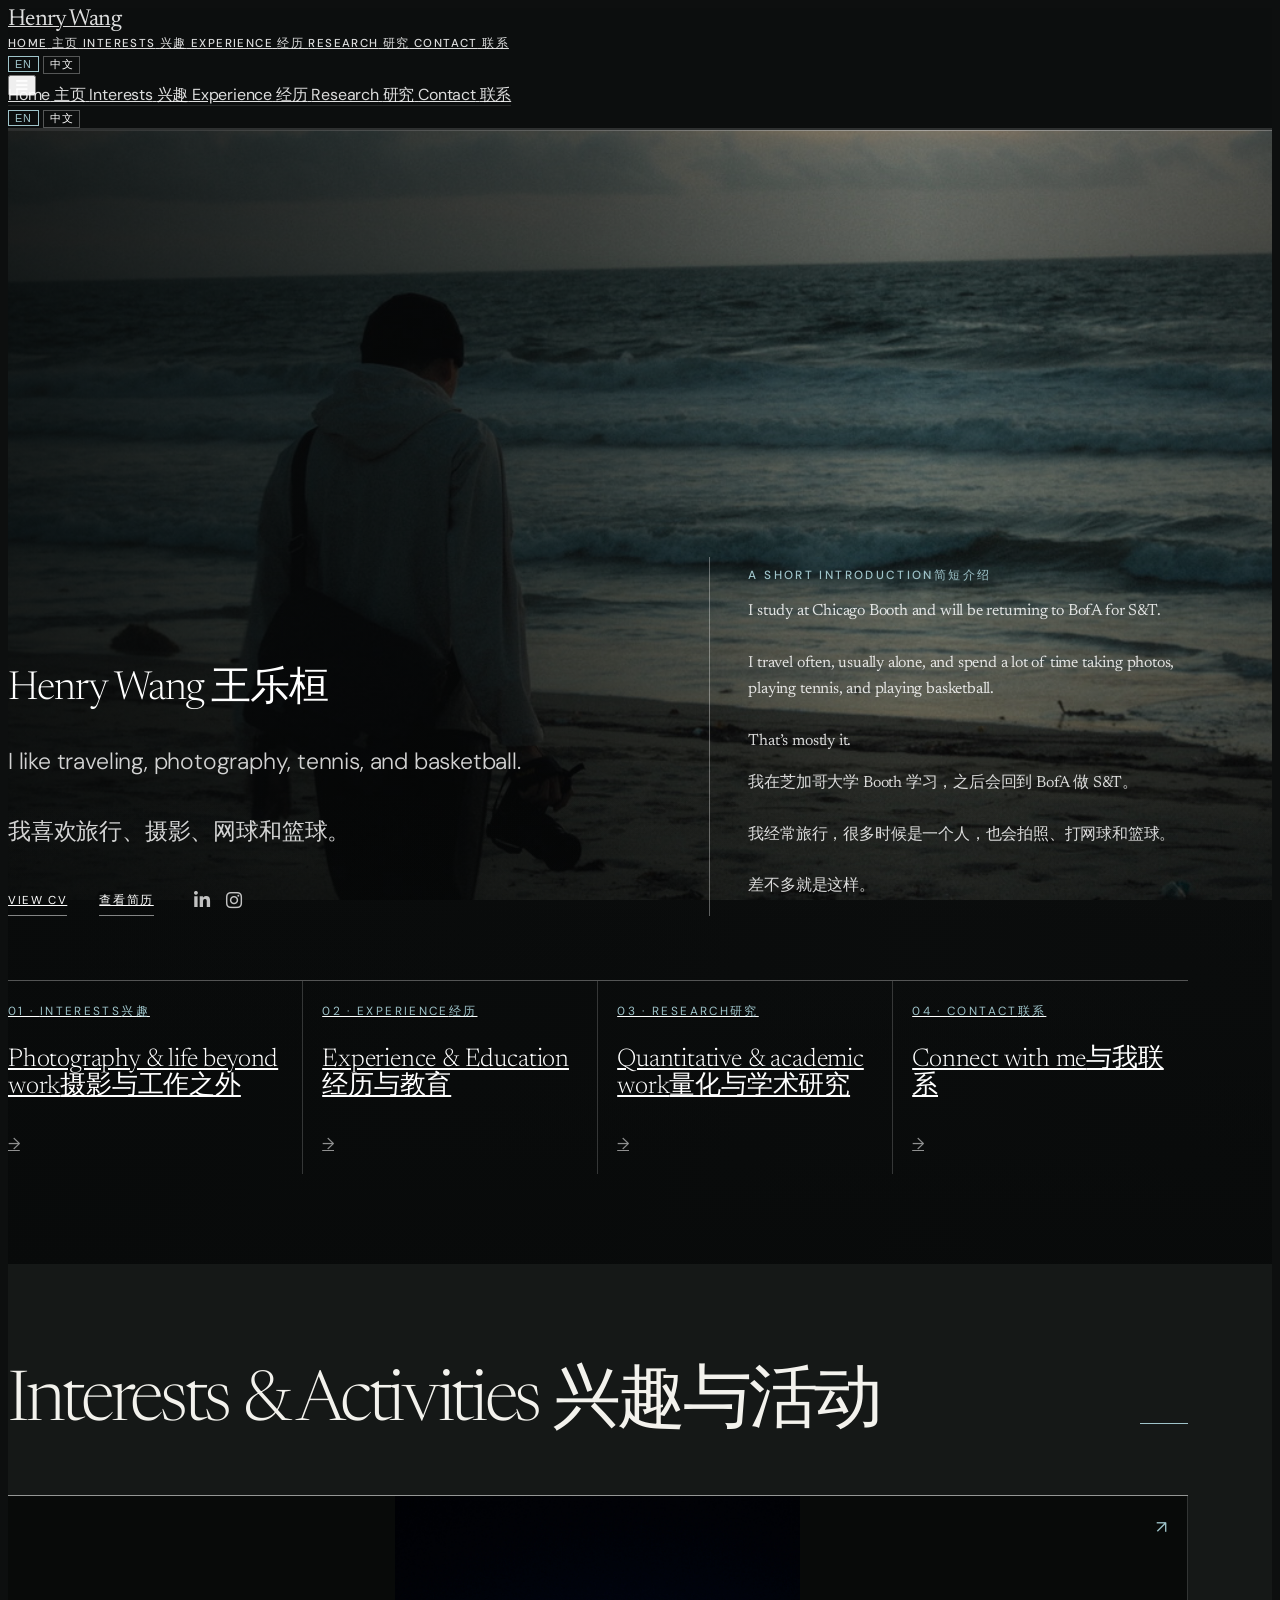
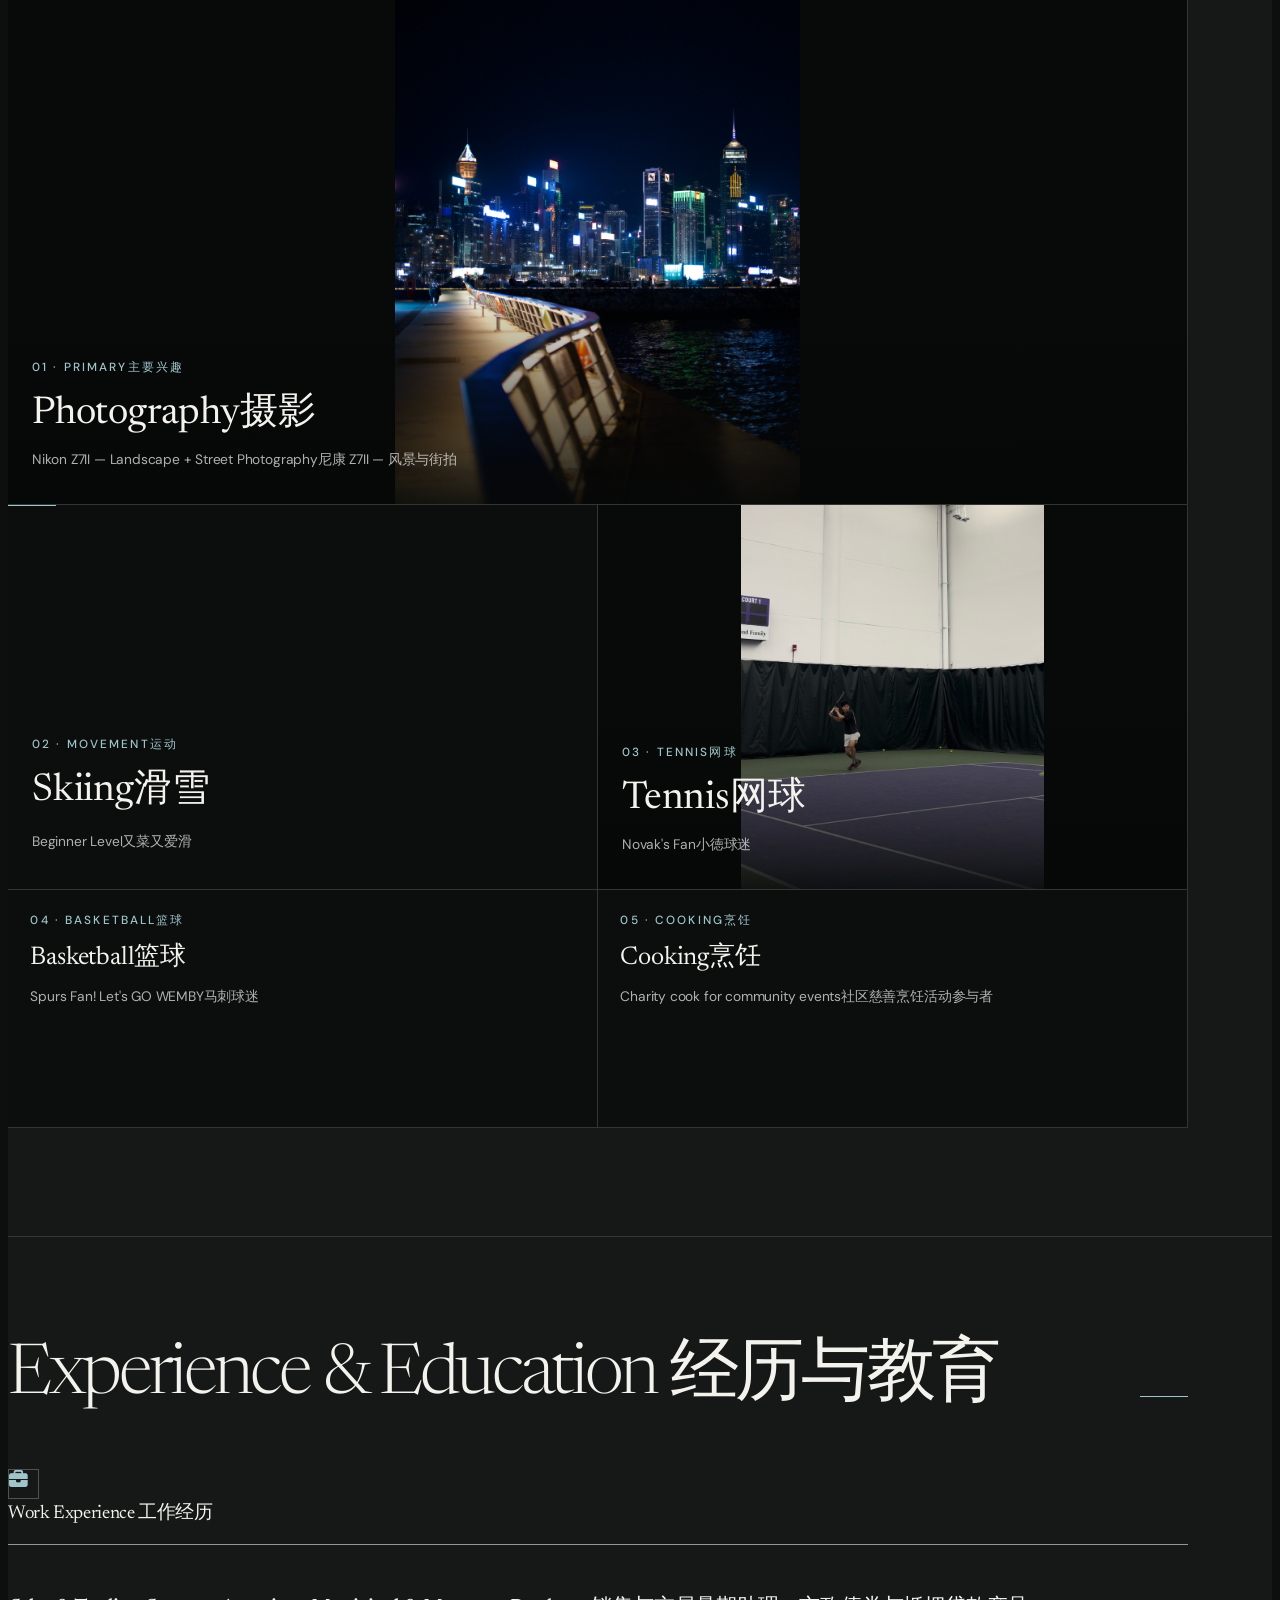
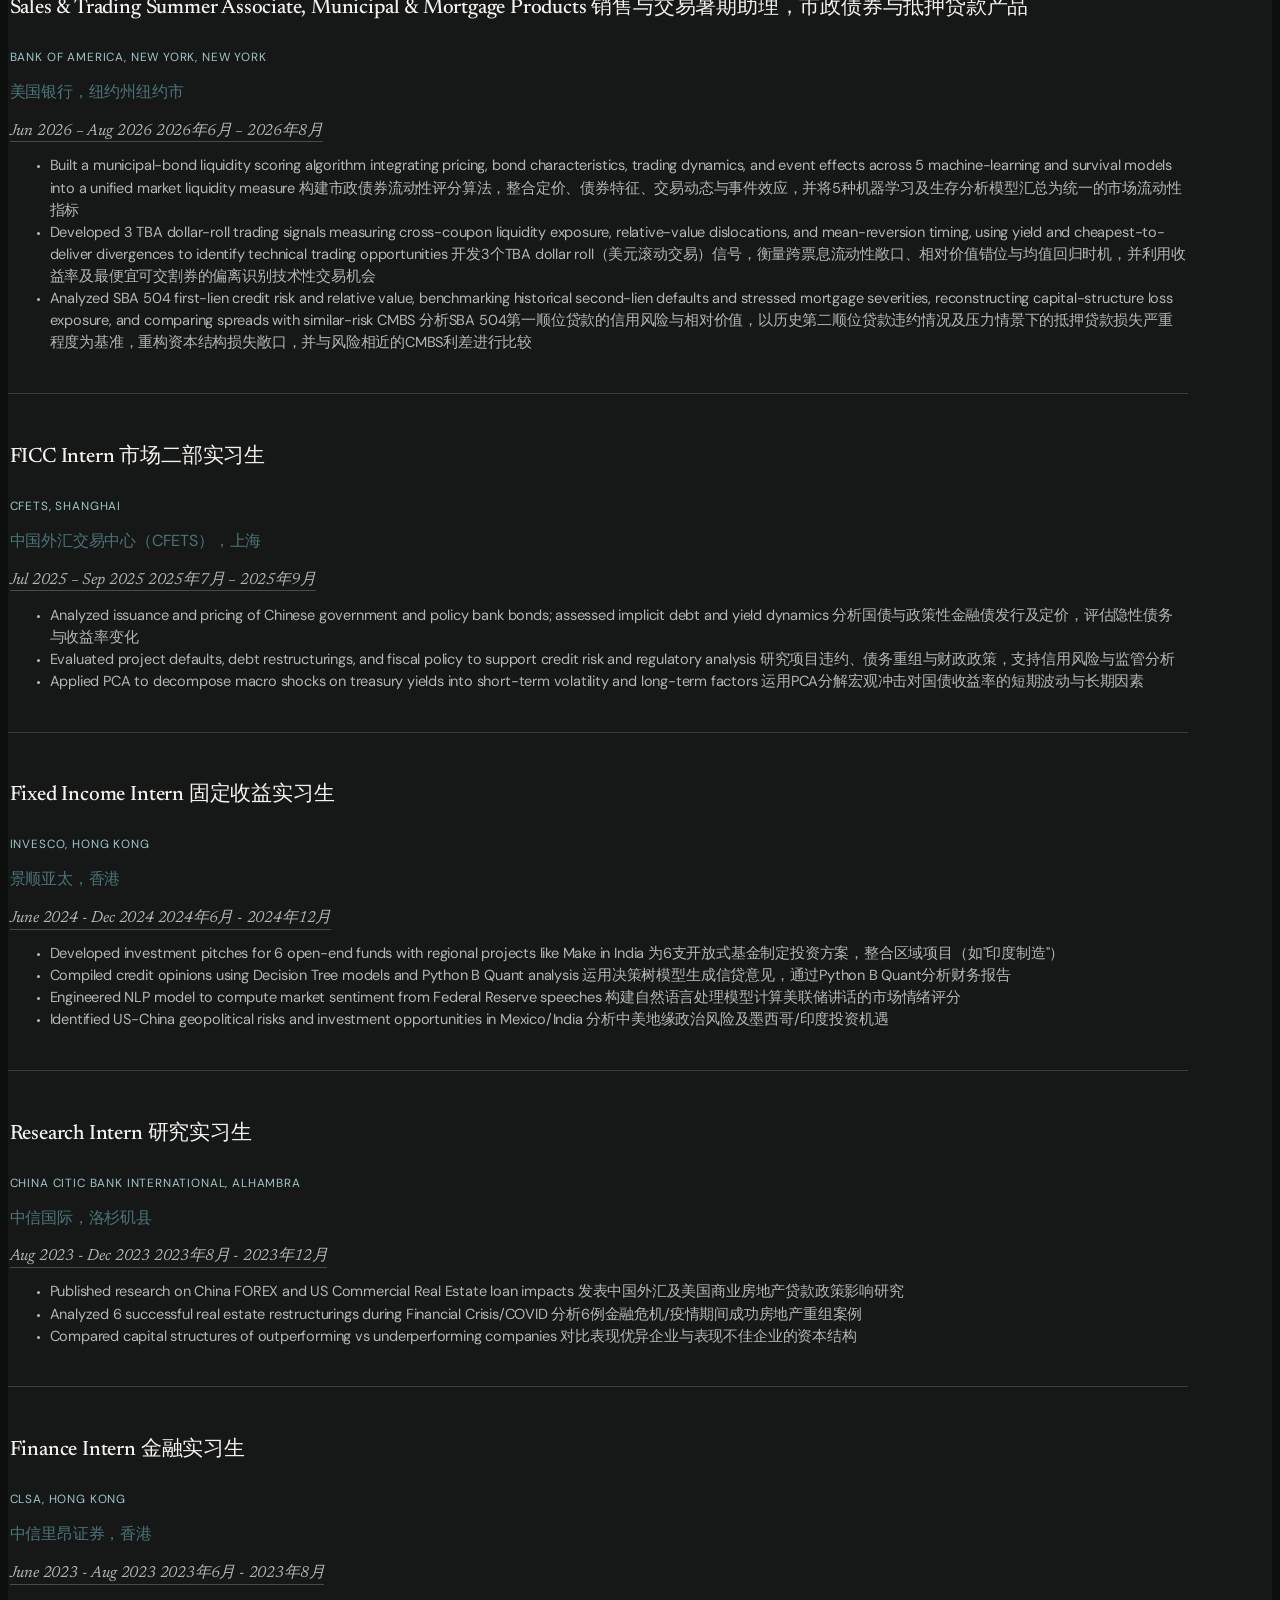
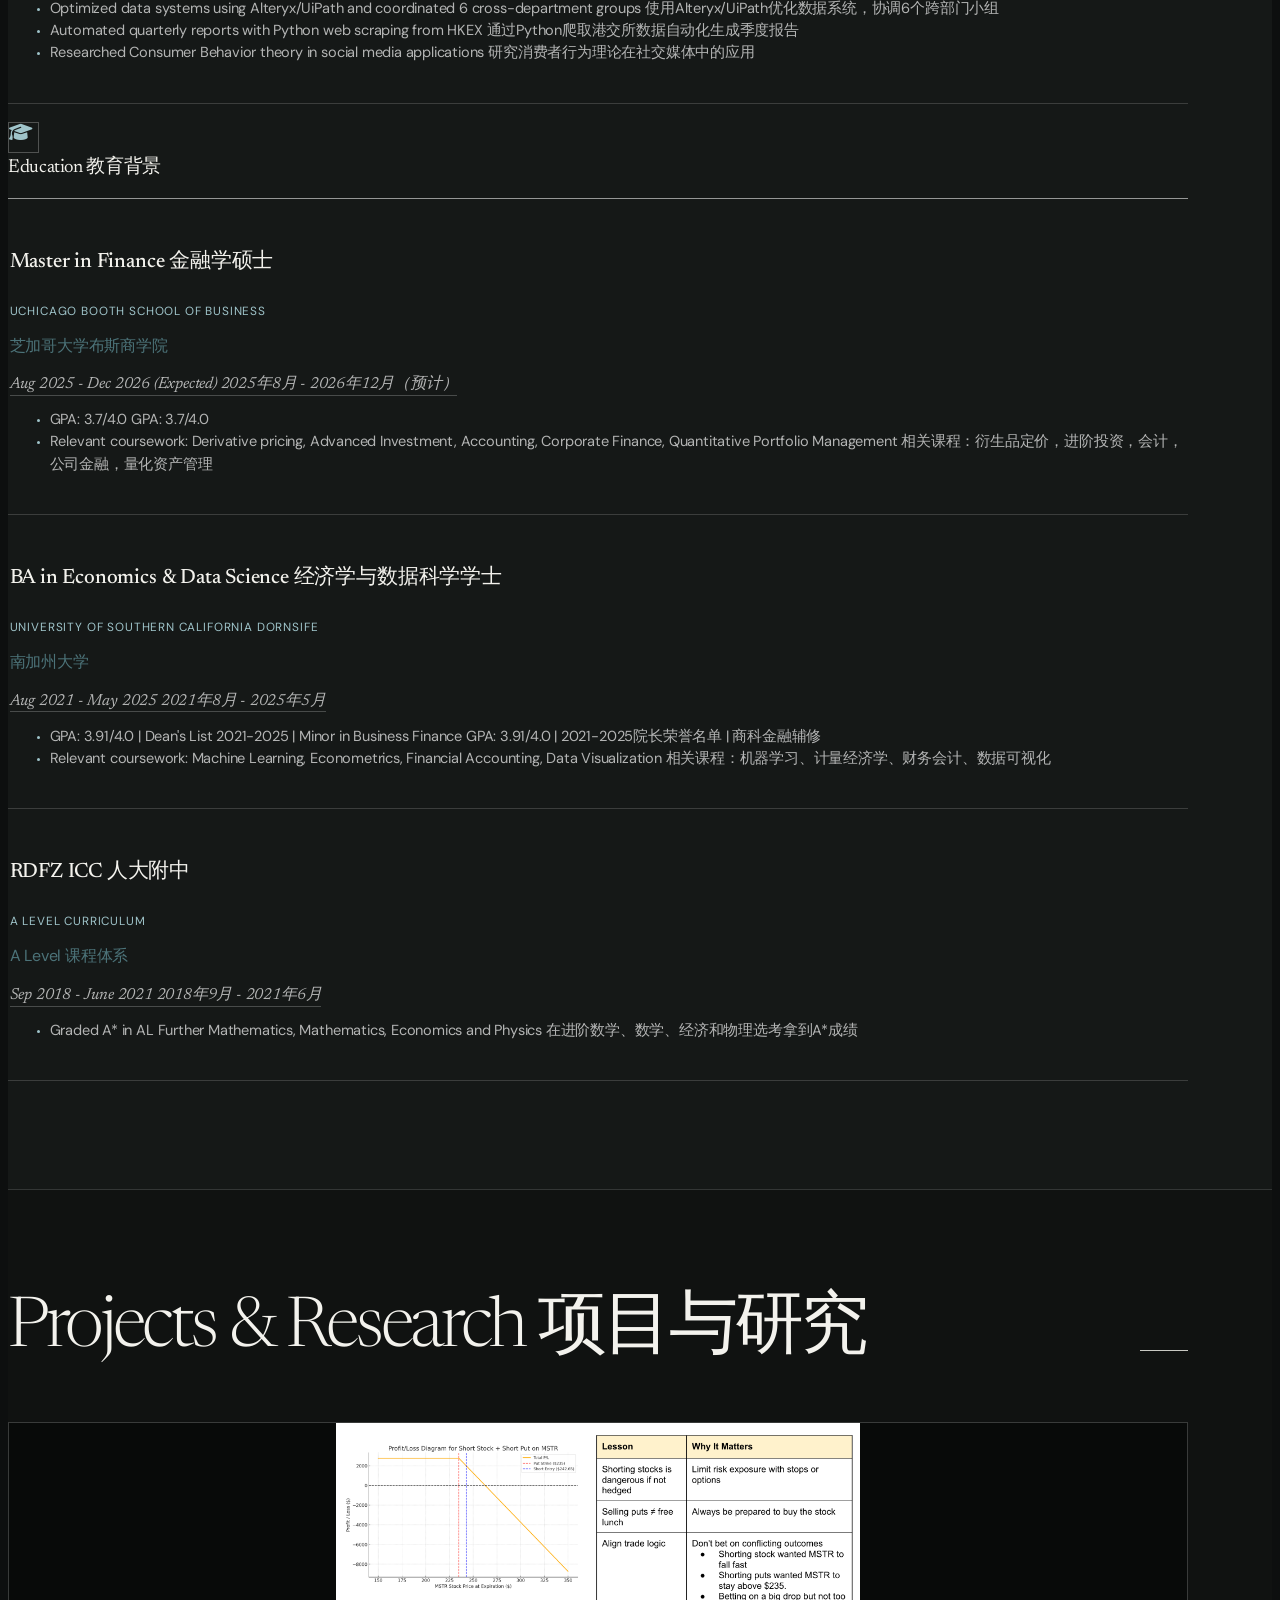
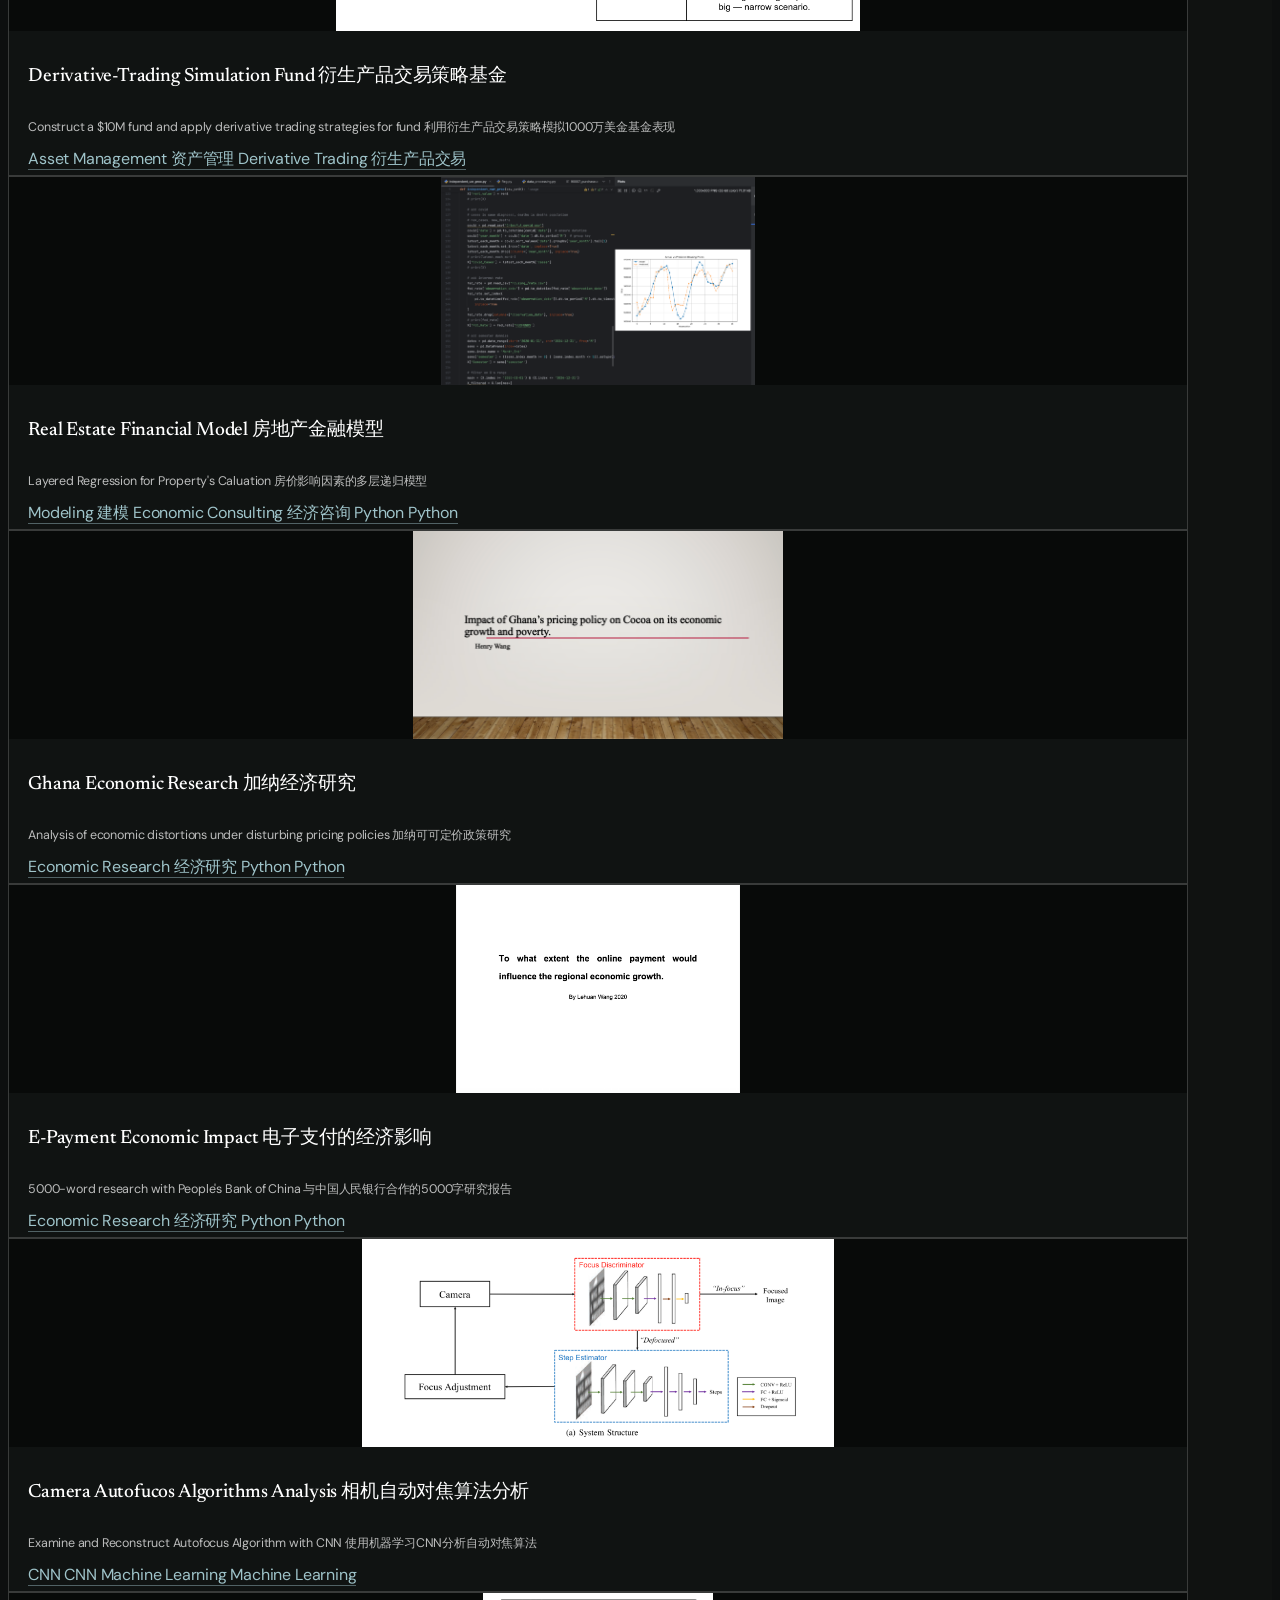
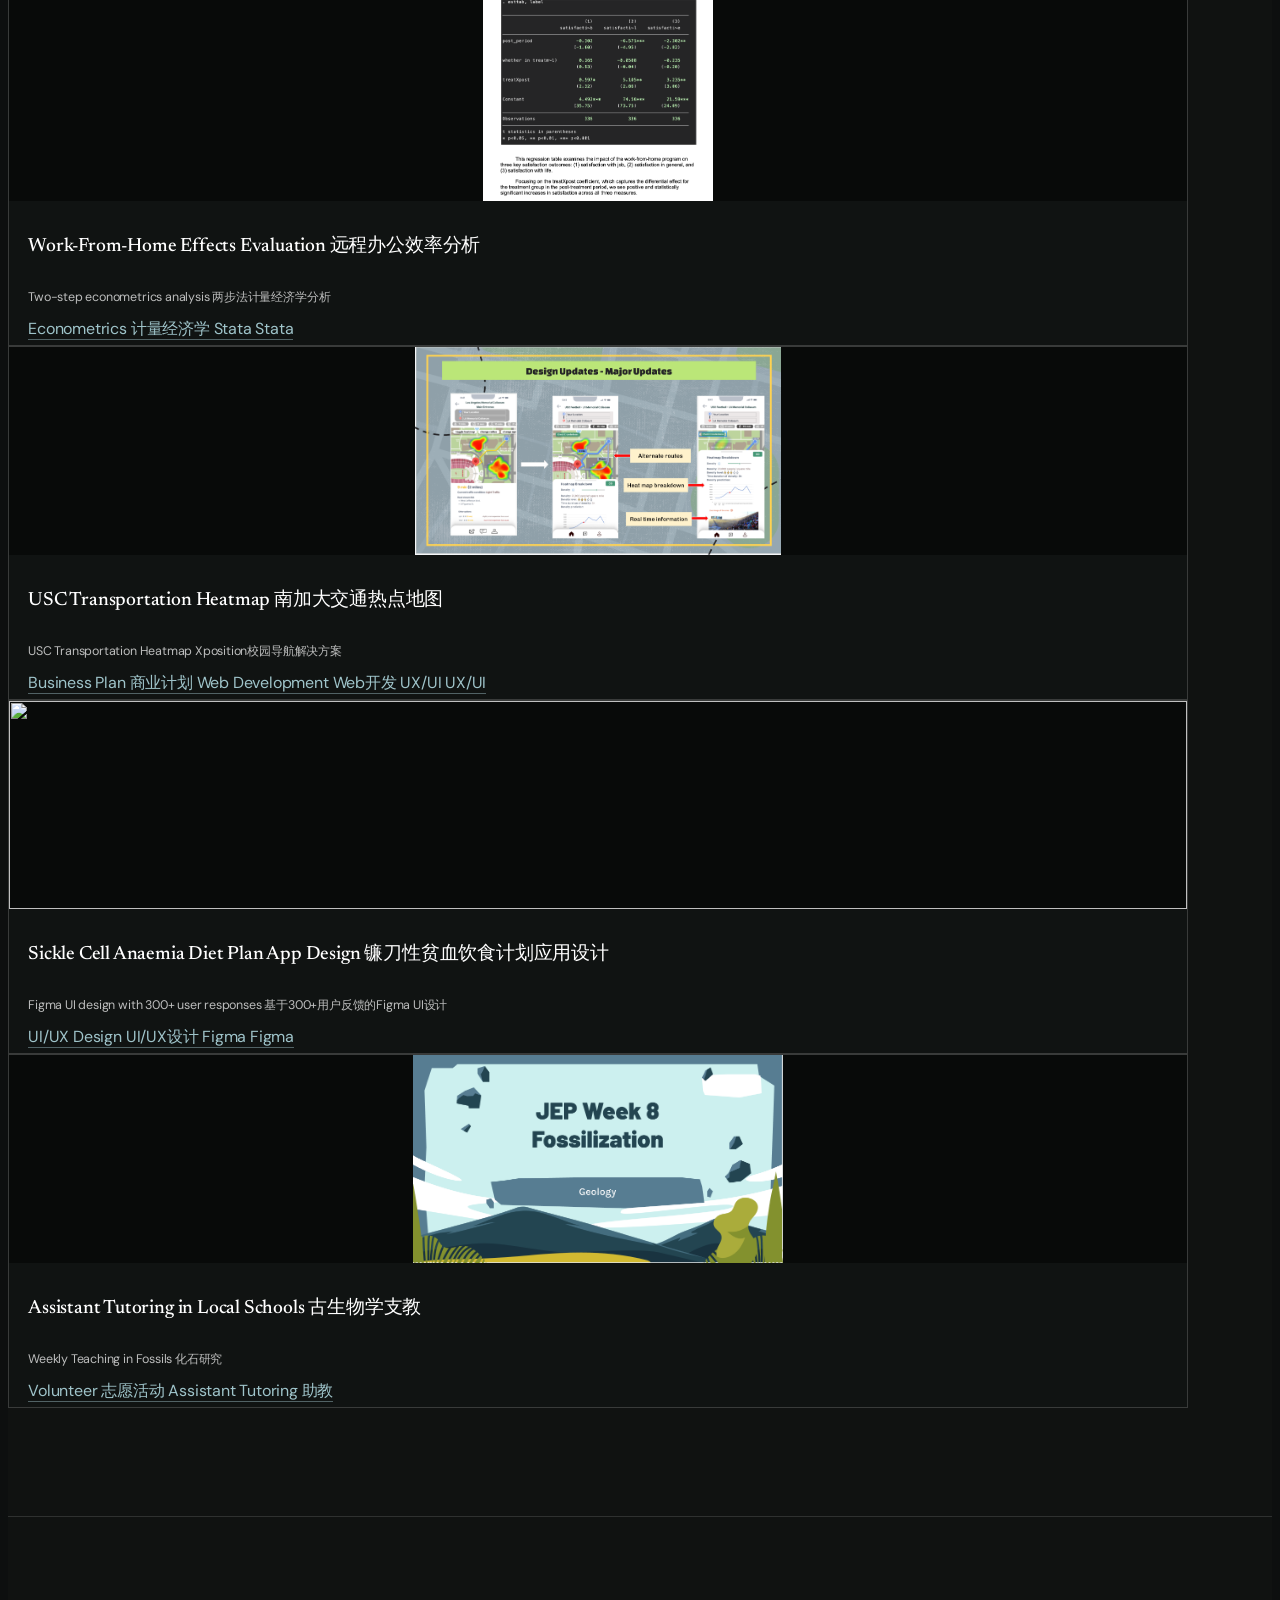
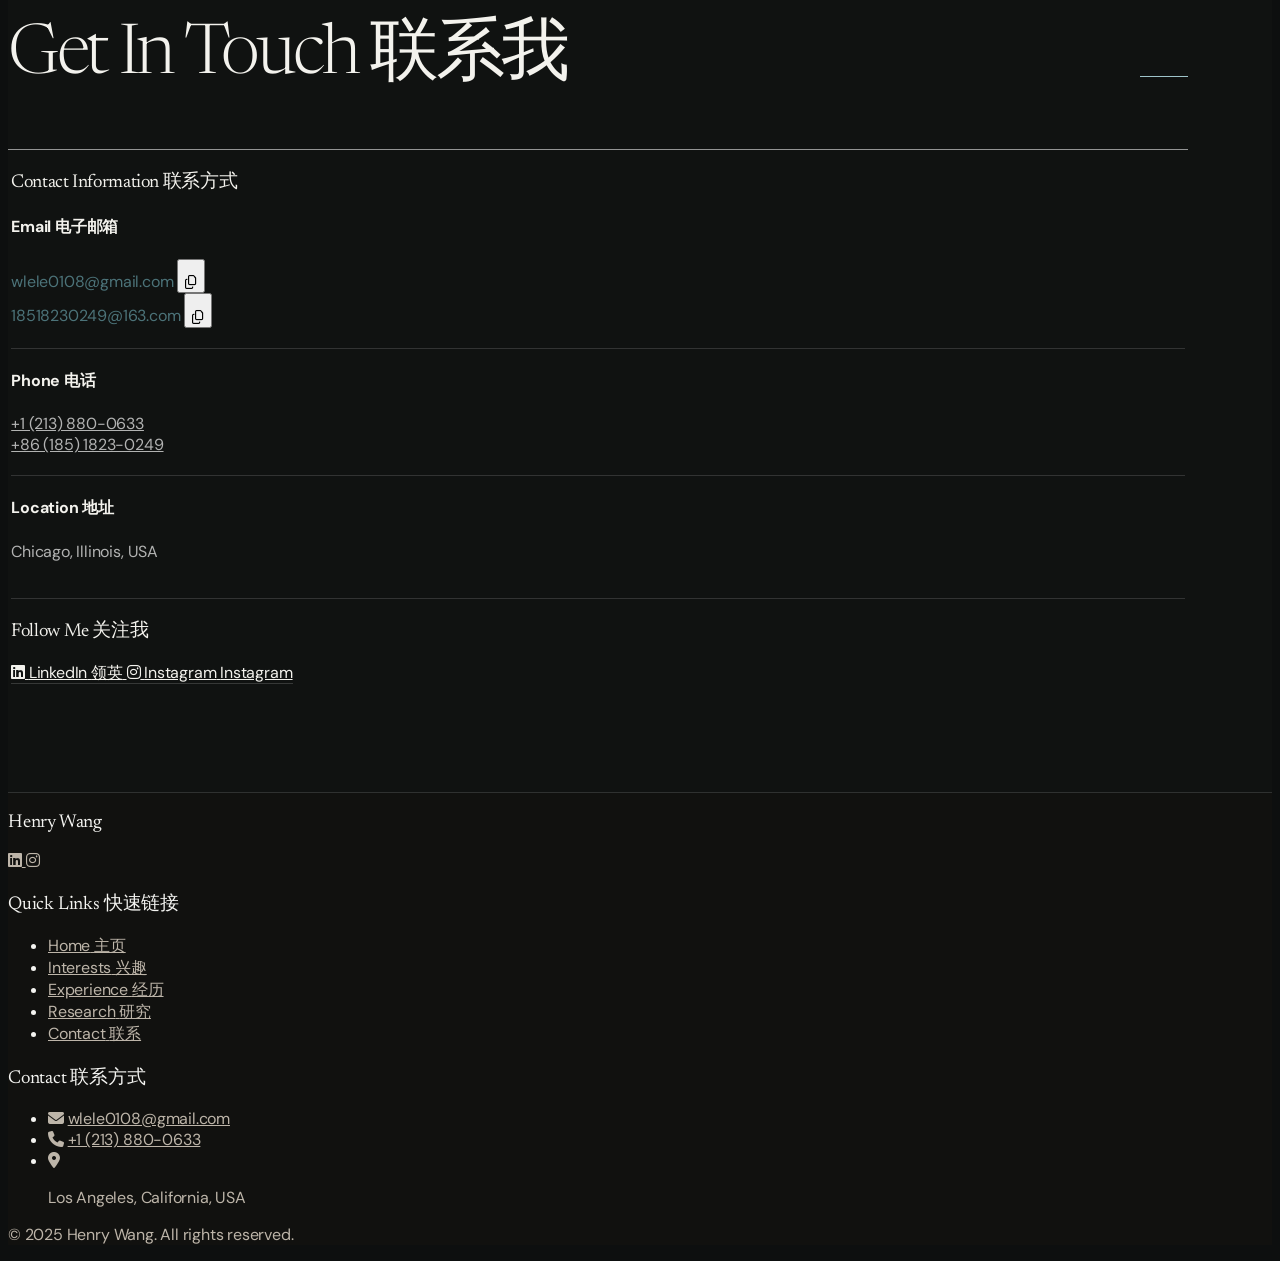
==== commit 8a4fdd12: "Update homepage index" ====
--- a/index.html
+++ b/index.html
@@ -271,6 +271,486 @@
             *, *::before, *::after { scroll-behavior: auto !important; transition-duration: .01ms !important; animation-duration: .01ms !important; animation-iteration-count: 1 !important; }
             #projects .grid.sm\:grid-cols-2 > .group, #projects .grid.sm\:grid-cols-2 > .group:hover, #projects .grid.sm\:grid-cols-2 > .group:focus-within, #projects .group:hover img, #projects .group:focus-within img { transform: none !important; }
         }
+
+        /* Phase 3: cinematic, photography-led editorial layer */
+        :root {
+            --hero-image: url("img/hero-ocean.jpg");
+            --photography-placeholder-image: url("img/hero-ocean.jpg");
+            --cyan: #9fc4ca;
+            --charcoal: #171918;
+            --soft-black: #0d0f0f;
+            --off-white: #f3f2ed;
+            --cyan-label-size-en: .74rem;
+            --cyan-label-size-zh: .84rem;
+            --cyan-label-line-height: 1.25;
+            --photography-slideshow-interval: 1000ms;
+        }
+
+        body { background: var(--off-white) !important; }
+        body::before { opacity: .01; }
+
+        #navbar {
+            background: rgba(13,15,15,.92) !important;
+            border-bottom-color: rgba(255,255,255,.14);
+            color: white !important;
+        }
+        #navbar a, #navbar button, #navbar nav > a,
+        #navbar > .container > div > a[href="#home"] > span { color: rgba(255,255,255,.86) !important; }
+        #navbar nav > a:hover, #navbar a:hover, #navbar button:hover { color: white !important; }
+        #navbar nav > a::after { background: var(--cyan); }
+        #navbar [id^="lang-"] { border-color: rgba(255,255,255,.3); color: white !important; }
+        #navbar [id^="lang-"].bg-primary { border-color: var(--cyan) !important; color: var(--cyan) !important; }
+        #mobile-menu { background: rgba(13,15,15,.98) !important; border-bottom-color: rgba(255,255,255,.14); }
+        #mobile-menu a { background: transparent !important; border-bottom: 1px solid rgba(255,255,255,.1); border-radius: 0 !important; color: rgba(255,255,255,.86) !important; }
+
+        #home {
+            min-height: 100svh;
+            padding: 0 !important;
+            display: block;
+            position: relative;
+            isolation: isolate;
+            background: var(--soft-black) var(--hero-image) center 30% / cover no-repeat fixed !important;
+            color: white !important;
+            border: 0;
+        }
+        #home::before {
+            content: "";
+            position: absolute;
+            inset: 0;
+            z-index: -1;
+            pointer-events: none;
+            background: linear-gradient(90deg, rgba(8,10,10,.82) 0%, rgba(8,10,10,.55) 45%, rgba(8,10,10,.24) 72%, rgba(8,10,10,.45) 100%);
+        }
+        #home::after {
+            content: "";
+            position: absolute;
+            inset: auto 0 0;
+            height: 42%;
+            z-index: -1;
+            pointer-events: none;
+            background: linear-gradient(to top, rgba(8,10,10,.86), transparent);
+        }
+        #home .hero-shell {
+            min-height: 100svh;
+            display: grid;
+            align-content: end;
+            padding-top: 9rem;
+            padding-bottom: clamp(3rem, 7vw, 6.5rem);
+        }
+        #home .hero-copy { max-width: 54rem; }
+        #home .hero-kicker { color: var(--cyan) !important; font-size: var(--cyan-label-size-en); line-height: var(--cyan-label-line-height); letter-spacing: .24em; text-transform: uppercase; font-weight: 500; }
+        #home h1 { color: white !important; font-size: 40px !important; line-height: 1 !important; letter-spacing: -.025em; margin-top: 1.2rem; white-space: nowrap; }
+        #home .hero-identity { max-width: 37rem; margin-top: 2.15rem; color: rgba(255,255,255,.82) !important; font-size: clamp(1.05rem, 1.8vw, 1.45rem); line-height: 1.55; font-weight: 300; }
+        #home .hero-actions { display: flex; flex-wrap: wrap; gap: 1.25rem 2rem; align-items: center; margin-top: 2.25rem; }
+        #home .hero-actions > a { color: white !important; border: 0 !important; border-bottom: 1px solid rgba(255,255,255,.5) !important; padding: .45rem 0 !important; border-radius: 0 !important; background: transparent !important; font-size: .72rem; letter-spacing: .14em; text-transform: uppercase; }
+        #home .hero-actions > a:hover { color: var(--cyan) !important; border-color: var(--cyan) !important; }
+        #home .hero-social { display: flex; gap: 1rem; margin-left: .5rem; }
+        #home .hero-social a { color: rgba(255,255,255,.75); font-size: 1.15rem; }
+        #home .hero-social a:hover { color: var(--cyan); }
+        #home .hero-index {
+            margin-top: clamp(3.5rem, 8vw, 7rem);
+            display: grid;
+            grid-template-columns: repeat(4, minmax(0,1fr));
+            border-top: 1px solid rgba(255,255,255,.3);
+        }
+        #home .hero-index a { min-height: 9.35rem; padding: 1.45rem 1.2rem 1.25rem 0; color: white; border-right: 1px solid rgba(255,255,255,.18); display: flex; flex-direction: column; justify-content: space-between; }
+        #home .hero-index a:not(:first-child) { padding-left: 1.2rem; }
+        #home .hero-index a:last-child { border-right: 0; }
+        #home .hero-index-label { color: var(--cyan); font-size: var(--cyan-label-size-en); line-height: var(--cyan-label-line-height); letter-spacing: .2em; text-transform: uppercase; }
+        #home .hero-index-title { margin: .45rem 0 .7rem; font-family: var(--serif); font-size: clamp(1.35rem,2vw,2rem); font-weight: 300; line-height: 1.05; }
+        #home .hero-index-arrow { opacity: .55; transition: transform 300ms var(--ease-editorial), opacity 300ms var(--ease-editorial); }
+        #home .hero-index a:hover .hero-index-arrow { opacity: 1; transform: translateX(5px); }
+
+        main > section:not(#home) { background: var(--off-white) !important; }
+        main > section:nth-of-type(even):not(#home) { background: #e8e9e6 !important; }
+        section > .container > .text-center h2 { color: var(--charcoal) !important; }
+        section > .container > .text-center > div { background: var(--cyan) !important; width: 3rem !important; }
+        #projects .grid.sm\:grid-cols-2 { gap: 2rem !important; }
+        #projects .grid.sm\:grid-cols-2 > .group {
+            border: 1px solid var(--rule);
+            background: var(--paper-light) !important;
+            color: var(--ink);
+            box-shadow: 0 2px 0 rgba(0,0,0,.045);
+        }
+        #projects img { height: 12rem !important; opacity: 1; filter: none !important; }
+        #projects .p-6 {
+            position: static;
+            color: var(--ink);
+            background: transparent;
+            padding: 1.2rem 1.25rem !important;
+        }
+        #projects .p-6 h3 { color: var(--ink) !important; }
+        #projects .p-6 p { color: var(--muted-ink) !important; font-size: inherit; }
+        #projects .p-6 [class*="rounded-full"] { color: #4c7379 !important; border-color: var(--rule); }
+        #projects .absolute.inset-0 { background: rgba(241,242,238,.985) !important; }
+        #projects .grid.sm\:grid-cols-2 > .group:hover { border-color: #8a8a84 !important; box-shadow: 0 12px 24px rgba(0,0,0,.1), 0 3px 0 rgba(0,0,0,.08); }
+        #interests .grid > div:first-child { min-height: 12rem; background: transparent !important; color: var(--ink); }
+        #interests .grid > div:first-child h3 { color: var(--ink) !important; }
+        #interests .grid > div:first-child p { color: var(--muted-ink) !important; }
+        #interests .grid > div:first-child > a { color: var(--ink) !important; }
+        #interests .grid > div:first-child .w-16 { border-color: var(--rule); color: #4c7379 !important; }
+        #contact .grid.grid-cols-1.md\:grid-cols-3, #experience .space-y-8, #about .grid.grid-cols-2, #interests .grid { border-top-color: var(--charcoal); }
+        .text-primary, .text-secondary { color: #4c7379 !important; }
+
+        @media (max-width: 767px) {
+            #home { background-attachment: scroll !important; background-position: 58% center !important; }
+            #home::before { background: rgba(8,10,10,.62); }
+            #home .hero-shell { min-height: 100svh; padding-top: 7.5rem; padding-bottom: 2rem; }
+            #home h1 { font-size: 40px !important; }
+            #home .hero-index { grid-template-columns: repeat(2,minmax(0,1fr)); }
+            #home .hero-index a { min-height: 6.75rem; border-bottom: 1px solid rgba(255,255,255,.18); }
+            #home .hero-index a:nth-child(2) { border-right: 0; }
+            #projects .grid.sm\:grid-cols-2 { display: grid !important; grid-template-columns: 1fr; }
+            #projects img { height: 12rem !important; }
+        }
+
+        @media (min-width: 640px) {
+            #projects .grid.sm\:grid-cols-2 { grid-template-columns: repeat(2, minmax(0, 1fr)); }
+        }
+
+        @media (min-width: 1024px) {
+            #projects .grid.sm\:grid-cols-2 { grid-template-columns: repeat(3, minmax(0, 1fr)); }
+        }
+
+        /* Current revision: dark editorial sections and image-frame research cards */
+        body { background: var(--soft-black) !important; color: var(--off-white) !important; }
+        body::before { opacity: .008; }
+        main { display: flex; flex-direction: column; }
+        #home { order: 1; }
+        #interests { order: 2; }
+        #experience { order: 3; }
+        #projects { order: 4; }
+        #contact { order: 5; }
+
+        #home .hero-main {
+            display: grid;
+            grid-template-columns: minmax(0, .9fr) minmax(22rem, .72fr);
+            gap: clamp(3rem, 8vw, 8rem);
+            align-items: end;
+        }
+        #home .hero-copy { max-width: 38rem; }
+        #home .hero-about {
+            max-width: 31rem;
+            padding-left: clamp(1.25rem, 3vw, 2.5rem);
+            border-left: 1px solid rgba(255,255,255,.34);
+            color: rgba(255,255,255,.82);
+            font-family: var(--serif);
+            font-size: clamp(1rem, 1.25vw, 1.16rem);
+            line-height: 1.62;
+        }
+        #home .hero-about-label {
+            margin-bottom: 1rem;
+            color: var(--cyan) !important;
+            font-family: var(--sans);
+            font-size: var(--cyan-label-size-en);
+            line-height: var(--cyan-label-line-height);
+            font-weight: 500;
+            letter-spacing: .2em;
+            text-transform: uppercase;
+        }
+        #home .hero-about > p:not(.hero-about-label) { color: rgba(255,255,255,.84) !important; }
+        #home .hero-kicker .zh:not(.hidden),
+        #home .hero-about-label .zh:not(.hidden),
+        #home .hero-index-label .zh:not(.hidden),
+        .interest-label .zh:not(.hidden) { font-size: var(--cyan-label-size-zh); letter-spacing: .14em; }
+        #home .hero-index { margin-top: clamp(2.5rem, 5vw, 4.5rem); }
+
+        main > section:not(#home) {
+            background: #101211 !important;
+            color: var(--off-white) !important;
+            border-bottom-color: rgba(255,255,255,.13);
+            box-shadow: none;
+        }
+        main > section:nth-of-type(even):not(#home) { background: #151817 !important; }
+        section > .container > .text-center h2,
+        #experience h3, #experience h4, #interests h3, #contact h3, #contact h4 {
+            color: var(--off-white) !important;
+        }
+        section > .container > .text-center > div { background: var(--cyan) !important; }
+        #experience .grid.md\:grid-cols-2 { grid-template-columns: minmax(0,1.2fr) minmax(18rem,.8fr); }
+        #experience .space-y-8 { border-top-color: rgba(255,255,255,.55); }
+        #experience .space-y-8 > div { border-bottom-color: rgba(255,255,255,.16) !important; }
+        #experience .space-y-8 > div:hover { border-bottom-color: var(--cyan) !important; }
+        #experience h3 > div { border-color: rgba(255,255,255,.25); color: var(--cyan) !important; }
+        #experience h4 + p { color: var(--cyan) !important; }
+        #experience [class*="bg-gray-100"] { color: rgba(255,255,255,.65) !important; border-bottom-color: rgba(255,255,255,.22); }
+        #experience ul, #experience .text-gray-600, #experience .text-gray-500 { color: rgba(255,255,255,.68) !important; }
+        #experience li::marker { color: var(--cyan); }
+
+        #projects .grid.sm\:grid-cols-2 { gap: 1.5rem !important; perspective: none; }
+        #projects .grid.sm\:grid-cols-2 > .group {
+            position: relative;
+            height: 22rem;
+            border: 1px solid rgba(255,255,255,.2);
+            background: #080a09 !important;
+            box-shadow: none !important;
+            transform: none !important;
+            overflow: hidden;
+            cursor: pointer;
+        }
+        #projects .grid.sm\:grid-cols-2 > .group:hover,
+        #projects .grid.sm\:grid-cols-2 > .group:focus-visible,
+        #projects .grid.sm\:grid-cols-2 > .group:focus-within {
+            border-color: rgba(159,196,202,.75) !important;
+            box-shadow: none !important;
+            transform: none !important;
+        }
+        #projects img {
+            position: relative;
+            display: block;
+            width: 100%;
+            height: 13rem !important;
+            object-fit: contain !important;
+            object-position: center !important;
+            background: #080a09;
+            transform: none !important;
+            transition: opacity 320ms var(--ease-editorial) !important;
+        }
+        #projects .p-6 {
+            position: relative !important;
+            z-index: 1;
+            display: flex;
+            flex-direction: column;
+            justify-content: flex-start;
+            height: 9rem;
+            padding: 1rem 1.2rem !important;
+            color: white;
+            background: #101312;
+            opacity: 1;
+            transform: translateY(0);
+        }
+        #projects .p-6 h3 { color: white !important; font-size: 1.2rem !important; line-height: 1.1; }
+        #projects .p-6 p { color: rgba(255,255,255,.72) !important; font-size: .78rem; line-height: 1.35; margin-bottom: .45rem !important; }
+        #projects .p-6 .flex { margin-top: .3rem; }
+        #projects .p-6 [class*="rounded-full"] { color: var(--cyan) !important; border-color: rgba(159,196,202,.45); }
+        #projects .absolute.inset-0,
+        #projects .group:hover .absolute.inset-0,
+        #projects .group:focus-within .absolute.inset-0 {
+            z-index: 3;
+            background: rgba(12,15,14,.985) !important;
+            color: var(--off-white) !important;
+            opacity: 0 !important;
+            pointer-events: none !important;
+            transform: translateY(7px);
+            transition: opacity 300ms var(--ease-editorial), transform 300ms var(--ease-editorial) !important;
+        }
+        /* Explicit positioning: project cards are rendered after Tailwind scans the page,
+           so the detail layer must not rely on runtime-generated absolute/inset utilities. */
+        #projects .grid.sm\:grid-cols-2 > .group > .project-detail {
+            position: absolute !important;
+            inset: 0 !important;
+            width: 100%;
+            height: 100%;
+            max-height: 100%;
+            box-sizing: border-box;
+            overflow-x: hidden !important;
+            overflow-y: auto !important;
+            overscroll-behavior: contain;
+            scrollbar-gutter: stable;
+        }
+        #projects .group:hover .absolute.inset-0,
+        #projects .group:focus-visible .absolute.inset-0,
+        #projects .group:focus-within .absolute.inset-0,
+        #projects .group.is-detail-preview .project-detail {
+            opacity: 1 !important;
+            pointer-events: auto !important;
+            transform: translateY(0);
+        }
+        #projects .group.is-detail-open .absolute.inset-0 {
+            opacity: 1 !important;
+            pointer-events: auto !important;
+            transform: translateY(0);
+        }
+        #projects .absolute.inset-0 h3 { color: var(--off-white) !important; }
+        #projects .absolute.inset-0 li, #projects .absolute.inset-0 p { color: rgba(255,255,255,.74) !important; }
+
+        #interests .grid { border-top-color: rgba(255,255,255,.55); }
+        #interests .grid > div { border-bottom-color: rgba(255,255,255,.16); color: var(--off-white); }
+        #interests .grid > div:hover { background: rgba(255,255,255,.045) !important; }
+        #interests .grid > div:first-child {
+            min-height: 19rem;
+            background: linear-gradient(rgba(7,9,9,.2),rgba(7,9,9,.68)), var(--photography-placeholder-image) center / contain no-repeat, #090b0a !important;
+            border-right-color: rgba(255,255,255,.28);
+        }
+        #interests .grid > div:first-child h3,
+        #interests .grid > div:first-child p { color: white !important; }
+        #interests .grid > div:first-child > a { color: white !important; }
+        #interests .grid > div:not(:first-child) h3 { color: var(--off-white) !important; }
+        #interests .grid > div:not(:first-child) p { color: rgba(255,255,255,.6) !important; }
+
+        #interests .interest-grid {
+            display: grid;
+            grid-template-columns: repeat(12, minmax(0, 1fr));
+            border-top: 1px solid rgba(255,255,255,.55);
+        }
+        #interests .interest-item {
+            position: relative;
+            min-width: 0;
+            overflow: hidden;
+            border-right: 1px solid rgba(255,255,255,.16);
+            border-bottom: 1px solid rgba(255,255,255,.16);
+            background: #0b0e0d;
+            color: var(--off-white);
+        }
+        #interests .interest-photography { grid-column: 1 / -1; min-height: clamp(24rem, 48vw, 38rem); }
+        #interests .interest-primary-link { position: absolute; inset: 0; display: block; color: white; }
+        #interests .photography-media { position: absolute; inset: 0; background: #080a09; }
+        #interests .photography-frame {
+            position: absolute;
+            inset: 0;
+            width: 100%;
+            height: 100%;
+            object-fit: contain;
+            object-position: center;
+            opacity: 0;
+            transform: scale(1);
+            transition: opacity 520ms var(--ease-editorial), transform 850ms var(--ease-editorial) !important;
+        }
+        #interests .photography-frame.is-active { opacity: 1; }
+        #interests .interest-photography:hover .photography-frame.is-active { transform: scale(1.008); }
+        #interests .photography-control {
+            position: absolute;
+            z-index: 5;
+            top: 50%;
+            display: grid;
+            width: 2.6rem;
+            height: 2.6rem;
+            place-items: center;
+            border: 1px solid rgba(255,255,255,.34);
+            background: rgba(5,8,8,.32);
+            color: rgba(255,255,255,.9);
+            font-family: var(--sans);
+            font-size: 1.65rem;
+            line-height: 1;
+            opacity: 0;
+            pointer-events: none;
+            transform: translateY(-50%);
+            transition: opacity 220ms ease-out, background-color 220ms ease-out, border-color 220ms ease-out !important;
+        }
+        #interests .photography-control--previous { left: 1rem; }
+        #interests .photography-control--next { right: 1rem; }
+        #interests .interest-photography:hover .photography-control {
+            opacity: .72;
+            pointer-events: auto;
+        }
+        #interests .interest-photography .photography-control:hover {
+            opacity: .96;
+            border-color: rgba(255,255,255,.68);
+            background: rgba(5,8,8,.56);
+        }
+        #interests .interest-caption {
+            position: absolute;
+            z-index: 2;
+            left: 0;
+            right: 0;
+            bottom: 0;
+            padding: 5rem 1.5rem 1.35rem;
+            background: linear-gradient(to top, rgba(6,8,8,.92), transparent);
+            pointer-events: none;
+        }
+        #interests .interest-label {
+            display: block;
+            margin-bottom: .65rem;
+            color: var(--cyan);
+            font-family: var(--sans);
+            font-size: var(--cyan-label-size-en);
+            line-height: var(--cyan-label-line-height);
+            font-weight: 500;
+            letter-spacing: .18em;
+            text-transform: uppercase;
+        }
+        #interests .interest-item h3 { margin: 0 0 .35rem !important; color: var(--off-white) !important; font-size: clamp(1.7rem, 3vw, 2.8rem); }
+        #interests .interest-item p { color: rgba(255,255,255,.68) !important; font-size: .86rem; }
+        #interests .interest-arrow { position: absolute; z-index: 3; top: 1.25rem; right: 1.25rem; color: var(--cyan); font-size: 1.1rem; }
+        #interests .interest-secondary { grid-column: span 6; min-height: 21rem; }
+        #interests .interest-skiing { display: flex; flex-direction: column; justify-content: flex-end; padding: 1.5rem; }
+        #interests .interest-skiing::before { content: ""; position: absolute; left: 0; top: 0; width: 3rem; height: 1px; background: var(--cyan); pointer-events: none; transition: width 320ms var(--ease-editorial); }
+        #interests .interest-skiing:hover::before { width: 6rem; }
+        #interests .interest-tennis .interest-media { position: absolute; inset: 0; background: #080a09; }
+        #interests .interest-tennis .interest-media img,
+        #interests .interest-tennis .interest-media video { width: 100%; height: 100%; object-fit: contain; object-position: center; }
+        #interests .interest-supporting { grid-column: span 6; min-height: 12rem; padding: 1.4rem; transition: transform 320ms var(--ease-editorial), background 320ms var(--ease-editorial) !important; }
+        #interests .interest-supporting:hover { background: #121615; transform: translateY(-2px); }
+        #interests .interest-supporting h3 { font-size: clamp(1.45rem, 2vw, 2rem); }
+
+        #contact .grid.grid-cols-1.md\:grid-cols-3 { border-top-color: rgba(255,255,255,.55); }
+        #contact .md\:col-span-2, #contact .md\:col-span-1 { background: transparent !important; }
+        #contact .w-12 { display: none; }
+        #contact .flex.items-start { border-bottom: 1px solid rgba(255,255,255,.14); padding-bottom: 1.25rem; }
+        #contact a, #contact p, #contact .text-gray-600 { color: rgba(255,255,255,.68) !important; }
+        #contact a:hover { color: var(--cyan) !important; }
+        #contact .flex.flex-col a { color: var(--off-white) !important; border-bottom-color: rgba(255,255,255,.16); }
+
+        @media (max-width: 767px) {
+            #home .hero-main { grid-template-columns: 1fr; gap: 2rem; }
+            #home .hero-about { max-width: 100%; padding-left: 1rem; font-size: .94rem; line-height: 1.5; }
+            #home .hero-index { margin-top: 2.5rem; }
+            #experience .grid.md\:grid-cols-2 { grid-template-columns: 1fr; }
+            #projects .grid.sm\:grid-cols-2 > .group { height: auto; min-height: 22rem; }
+            #projects img { height: 13rem !important; }
+            #interests .grid > div:first-child { min-height: 16rem; }
+            #interests .interest-grid { grid-template-columns: 1fr; }
+            #interests .interest-photography,
+            #interests .interest-secondary,
+            #interests .interest-supporting { grid-column: 1; }
+            #interests .interest-photography { min-height: 26rem; }
+            #interests .interest-secondary { min-height: 18rem; }
+            #interests .interest-supporting { min-height: 10rem; }
+            #interests .photography-frame { transition: none !important; transform: none !important; }
+        }
+
+        @media (hover: none), (pointer: coarse) {
+            #interests .photography-control { display: none; }
+            #projects .grid.sm\:grid-cols-2 > .group { height: auto; }
+            #projects .absolute.inset-0,
+            #projects .group:hover .absolute.inset-0,
+            #projects .group:focus-within .absolute.inset-0 {
+                position: relative !important;
+                inset: auto !important;
+                opacity: 1 !important;
+                pointer-events: auto !important;
+                transform: none;
+                border-top: 1px solid rgba(255,255,255,.14);
+            }
+            #projects .grid.sm\:grid-cols-2 > .group > .project-detail {
+                position: relative !important;
+                inset: auto !important;
+                width: 100%;
+                height: auto;
+                max-height: none;
+                overflow: visible !important;
+            }
+        }
+
+        @media (max-width: 767px) {
+            #projects .absolute.inset-0,
+            #projects .group:hover .absolute.inset-0,
+            #projects .group:focus-within .absolute.inset-0 {
+                position: relative !important;
+                inset: auto !important;
+                opacity: 1 !important;
+                pointer-events: auto !important;
+                transform: none;
+                border-top: 1px solid rgba(255,255,255,.14);
+            }
+            #projects .grid.sm\:grid-cols-2 > .group > .project-detail {
+                position: relative !important;
+                inset: auto !important;
+                width: 100%;
+                height: auto;
+                max-height: none;
+                overflow: visible !important;
+            }
+        }
+
+        @media (hover: hover) and (pointer: fine) {
+            #projects .group.is-detail-suppressed:hover .project-detail,
+            #projects .group.is-detail-suppressed:focus-visible .project-detail,
+            #projects .group.is-detail-suppressed:focus-within .project-detail {
+                opacity: 0 !important;
+                transform: translateY(7px);
+            }
+        }
     </style>
 
 </head>
@@ -289,21 +769,17 @@
                         <span class="en">Home</span>
                         <span class="zh hidden">主页</span>
                     </a>
-                    <a href="#about" class="text-dark hover:text-primary transition-colors duration-200 font-medium">
-                        <span class="en">About</span>
-                        <span class="zh hidden">关于</span>
+                    <a href="#interests" class="text-dark hover:text-primary transition-colors duration-200 font-medium">
+                        <span class="en">Interests</span>
+                        <span class="zh hidden">兴趣</span>
                     </a>
                     <a href="#experience" class="text-dark hover:text-primary transition-colors duration-200 font-medium">
                         <span class="en">Experience</span>
                         <span class="zh hidden">经历</span>
                     </a>
                     <a href="#projects" class="text-dark hover:text-primary transition-colors duration-200 font-medium">
-                        <span class="en">Projects</span>
-                        <span class="zh hidden">项目</span>
-                    </a>
-                    <a href="#interests" class="text-dark hover:text-primary transition-colors duration-200 font-medium">
-                        <span class="en">Interests</span>
-                        <span class="zh hidden">兴趣</span>
+                        <span class="en">Research</span>
+                        <span class="zh hidden">研究</span>
                     </a>
                     <a href="#contact" class="text-dark hover:text-primary transition-colors duration-200 font-medium">
                         <span class="en">Contact</span>
@@ -331,21 +807,17 @@
                     <span class="en">Home</span>
                     <span class="zh hidden">主页</span>
                 </a>
-                <a href="#about" class="block px-3 py-2 rounded-md text-base font-medium text-dark hover:bg-primary/10 hover:text-primary transition-colors duration-200">
-                    <span class="en">About</span>
-                    <span class="zh hidden">关于</span>
+                <a href="#interests" class="block px-3 py-2 rounded-md text-base font-medium text-dark hover:bg-primary/10 hover:text-primary transition-colors duration-200">
+                    <span class="en">Interests</span>
+                    <span class="zh hidden">兴趣</span>
                 </a>
                 <a href="#experience" class="block px-3 py-2 rounded-md text-base font-medium text-dark hover:bg-primary/10 hover:text-primary transition-colors duration-200">
                     <span class="en">Experience</span>
                     <span class="zh hidden">经历</span>
                 </a>
                 <a href="#projects" class="block px-3 py-2 rounded-md text-base font-medium text-dark hover:bg-primary/10 hover:text-primary transition-colors duration-200">
-                    <span class="en">Projects</span>
-                    <span class="zh hidden">项目</span>
-                </a>
-                <a href="#interests" class="block px-3 py-2 rounded-md text-base font-medium text-dark hover:bg-primary/10 hover:text-primary transition-colors duration-200">
-                    <span class="en">Interests</span>
-                    <span class="zh hidden">兴趣</span>
+                    <span class="en">Research</span>
+                    <span class="zh hidden">研究</span>
                 </a>
                 <a href="#contact" class="block px-3 py-2 rounded-md text-base font-medium text-dark hover:bg-primary/10 hover:text-primary transition-colors duration-200">
                     <span class="en">Contact</span>
@@ -364,110 +836,60 @@
     <main>
         <!-- Home Section -->
         <section id="home" class="pt-24 pb-16 md:pt-32 md:pb-24 bg-gradient-to-br from-primary/5 to-white">
-            <div class="container mx-auto px-4 sm:px-6 lg:px-8">
-                <div class="flex flex-col lg:flex-row items-center gap-12">
-                    <!-- Left side of the home screen -->
-                    <div class="lg:w-1/2 space-y-6">
-                        <!-- basic information 1 -->
-                        <h1 class="text-[clamp(2.5rem,5vw,4rem)] font-bold leading-tight text-dark">
-                            <span class="en text-primary">Henry Wang</span>
-                            <div class="en text-dark">Master in <strong>Finance</strong> at UChicago Booth</div>
-                            <span class="zh hidden text-primary">王乐桓</span>
-                            <div class="zh hidden text-dark">芝加哥大学布斯商学院 <strong>金融学</strong> 硕士</div>
-                        </h1>
-                        <!-- basic information 2 -->
-                        <div class="text-[clamp(1rem,2vw,1.25rem)] text-gray-600 leading-relaxed">
-                            <p>
-                            <span class="en"><strong>Economics</strong> and <strong>Data Science</strong> double major at USC</span>
-                            <span class="zh hidden">南加州大学<strong> 经济学 </strong>和<strong> 数据科学 </strong>本科</span>
-                            </p>
-                            <div class="home-intro mt-5">
-                                <p class="en">I combine an Economics and Data Science foundation from USC with graduate finance training at Chicago Booth. In Bank of America Sales &amp; Trading, I work across municipal and mortgage products with a quantitative, fixed-income lens. Away from markets, I spend time on photography, basketball, tennis, skiing, and cooking.</p>
-                                <p class="zh hidden">我将南加州大学经济学与数据科学的训练，与芝加哥大学布斯商学院的金融硕士学习相结合。在美国银行销售与交易业务中，我以量化和固定收益视角研究市政债券及抵押贷款产品。市场之外，我喜欢摄影、篮球、网球、滑雪和烹饪。</p>
-                            </div>
-                            <div class="mt-5 space-y-1 text-[clamp(1rem,2vw,1.25rem)] text-gray-600 leading-relaxed">
-                                <div class="text-[clamp(1rem,2vw,1.25rem)] text-gray-600 leading-relaxed">
-                                    <span class="copy-email cursor-pointer hover:text-primary transition-colors">wlele0108@gmail.com</span>
-                                    <button class="copy-email-btn ml-2 text-gray-500 hover:text-primary transition-colors" data-email="wlele0108@gmail.com">
-                                    <i class="fa-regular fa-copy"></i></button>
-                                </div>
-                                <div class="text-[clamp(1rem,2vw,1.25rem)] text-gray-600 leading-relaxed">
-                                    <span class="copy-email cursor-pointer hover:text-primary transition-colors">18518230249@163.com</span>
-                                    <button class="copy-email-btn ml-2 text-gray-500 hover:text-primary transition-colors" data-email="18518230249@163.com">
-                                    <i class="fa-regular fa-copy"></i></button>
-                                </div>
-                            </div>
-                        </div>
-                        <!-- Download CV -->
-                        <div class="flex flex-wrap gap-4 pt-4">
-                            <a href="pdf/Resume.pdf" target="_blank" class="en px-6 py-3 bg-white text-primary border border-primary rounded-md font-medium hover:bg-primary/5 transition-all duration-200">
-                                <span class="en">Download CV</span>                            </a>
-                            <a href="pdf/王乐桓中文简历.pdf" target="_blank" class="zh hidden px-6 py-3 bg-white text-primary border border-primary rounded-md font-medium hover:bg-primary/5 transition-all duration-200">
-                                <span class="zh hidden">下载简历</span>
-                            </a>
-                        </div>
-                        <!-- Icons of Ins LinkedIn and Email -->
-                        <div class="flex items-center space-x-4 pt-4">
-                            <a href="https://www.linkedin.com/in/henry-wang-361633283/" target="_blank" class="text-gray-500 hover:text-primary transition-colors duration-200">
-                                <i class="fa-brands fa-linkedin text-4xl"></i>
-                            </a>
-                            <a href="https://www.instagram.com/wlele__/" target="_blank" class="text-gray-500 hover:text-primary transition-colors duration-200">
-                                <i class="fa-brands fa-instagram text-4xl"></i>
-                            </a>
-
-                        </div>
-                </div>
-
-                <!-- Selfies and school icons -->
-                <div class="lg:w-1/2 relative">
-                    <div class="w-64 h-64 md:w-80 md:h-80 mx-auto relative">
-                        <div class="absolute inset-0 bg-primary/20 rounded-full blur-3xl"></div>
-                        <img src="img/selfie1.JPG" alt="Lehuan Wang Portrait" 
-                            class="w-full h-full object-cover rounded-2xl shadow-2xl relative z-10">
-                    </div>
-                    
-                    <div class="mt-6 md:mt-12 z-20 w-full max-w-[24rem] md:max-w-[28rem] ml-auto">
-                        <!-- Booth section -->
-                        <div class="flex justify-between text-left max-w-[90%] mb-7">
-                            <div class="text-left flex-grow pr-1 min-w-0">
-                                <a href="https://www.chicagobooth.edu/" target="_blank">
-                                    <h3 class="en text-xl font-bold text-primary">Chicago Booth</h3>
-                                    <h3 class="zh hidden text-xl font-bold text-primary">布斯商学院</h3>
-                                </a>
-                                <p class="en text-gray-600 mt-1">@ University of Chicago</p>
-                                <p class="zh hidden text-gray-600 mt-1">@ 芝加哥大学</p>
-                            </div>
-                            <div class="flex-shrink-0">
-                                <div class="relative w-20 h-20 rounded-lg overflow-hidden shadow-md border-2 border-white">
-                                    <img src="img/chicago.jpg" alt="Booth" class="absolute inset-0 w-full h-full object-cover">
-                                </div>
-                            </div>
-                        </div>
-                        
-                        <!-- USC section -->
-                        <div class="flex justify-between text-left max-w-[90%]">
-                            <div class="flex-1 min-w-0 text-left mr-auto pr-1">
-                                <a href="https://dornsife.usc.edu/" target="_blank">
-                                    <h3 class="en text-xl font-bold text-primary truncate">USC Dornsife</h3>
-                                    <h3 class="zh hidden text-xl font-bold text-primary truncate">南加大文理学院</h3>
-                                </a>
-                                <p class="en text-gray-600 mt-1 truncate">@ University of Southern California</p>
-                                <p class="zh hidden text-gray-600 mt-1 truncate">@ 南加州大学</p>
-                            </div>
-                            <div class="relative w-20 h-20 flex-shrink-0 ml-4 rounded-lg overflow-hidden shadow-md border-2 border-white">
-                                <img src="img/trojan.jpg" alt="Trojan" class="absolute inset-0 w-full h-full object-cover">
-                            </div>
+            <div class="hero-shell container mx-auto px-4 sm:px-6 lg:px-8">
+                <div class="hero-main">
+                <div class="hero-copy">
+                    <h1>
+                        <span class="en">Henry Wang</span>
+                        <span class="zh hidden">王乐桓</span>
+                    </h1>
+                    <p class="hero-identity en">I like traveling, photography, tennis, and basketball.</p>
+                    <p class="hero-identity zh hidden">我喜欢旅行、摄影、网球和篮球。</p>
+
+                    <div class="hero-actions">
+                        <a href="pdf/Resume.pdf" target="_blank" class="en"><span class="en">View CV</span></a>
+                        <a href="pdf/王乐桓中文简历.pdf" target="_blank" class="zh hidden"><span class="zh hidden">查看简历</span></a>
+                        <div class="hero-social" aria-label="Social links">
+                            <a href="https://www.linkedin.com/in/henry-wang-361633283/" target="_blank" aria-label="LinkedIn"><i class="fa-brands fa-linkedin-in"></i></a>
+                            <a href="https://www.instagram.com/wlele__/" target="_blank" aria-label="Instagram"><i class="fa-brands fa-instagram"></i></a>
                         </div>
                     </div>
                 </div>
 
-            </div>  
-            </div>
+                <aside class="hero-about" aria-label="Short introduction">
+                    <p class="hero-about-label"><span class="en">A short introduction</span><span class="zh hidden">简短介绍</span></p>
+                    <p class="en">I study at Chicago Booth and will be returning to BofA for S&amp;T.<br><br>I travel often, usually alone, and spend a lot of time taking photos, playing tennis, and playing basketball.<br><br>That’s mostly it.</p>
+                    <p class="zh hidden">我在芝加哥大学 Booth 学习，之后会回到 BofA 做 S&amp;T。<br><br>我经常旅行，很多时候是一个人，也会拍照、打网球和篮球。<br><br>差不多就是这样。</p>
+                </aside>
+                </div>
+
+                <nav class="hero-index" aria-label="Selected portfolio paths">
+                    <a href="#interests">
+                        <span class="hero-index-label">01 · <span class="en">Interests</span><span class="zh hidden">兴趣</span></span>
+                        <span class="hero-index-title"><span class="en">Photography &amp; life beyond work</span><span class="zh hidden">摄影与工作之外</span></span>
+                        <span class="hero-index-arrow">→</span>
+                    </a>
+                    <a href="#experience">
+                        <span class="hero-index-label">02 · <span class="en">Experience</span><span class="zh hidden">经历</span></span>
+                        <span class="hero-index-title"><span class="en">Experience &amp; Education</span><span class="zh hidden">经历与教育</span></span>
+                        <span class="hero-index-arrow">→</span>
+                    </a>
+                    <a href="#projects">
+                        <span class="hero-index-label">03 · <span class="en">Research</span><span class="zh hidden">研究</span></span>
+                        <span class="hero-index-title"><span class="en">Quantitative &amp; academic work</span><span class="zh hidden">量化与学术研究</span></span>
+                        <span class="hero-index-arrow">→</span>
+                    </a>
+                    <a href="#contact">
+                        <span class="hero-index-label">04 · <span class="en">Contact</span><span class="zh hidden">联系</span></span>
+                        <span class="hero-index-title"><span class="en">Connect with me</span><span class="zh hidden">与我联系</span></span>
+                        <span class="hero-index-arrow">→</span>
+                    </a>
+                </nav>
             </div>
         </section>
 
         <!-- About Section -->
-        <section id="about" class="py-16 md:py-24 bg-white">
+        <template id="about-content-archive">
             <div class="container mx-auto px-4 sm:px-6 lg:px-8">
                 <!-- About me header -->
                 <div class="text-center mb-16">
@@ -570,7 +992,7 @@
                     </div>
                 </div>
             </div>
-        </section>
+        </template>
 
         <!-- Experience & Education Section -->
         <section id="experience" class="py-16 md:py-24 bg-gray-50">
@@ -896,413 +1318,14 @@
             <div class="container mx-auto px-4 sm:px-6 lg:px-8">
                 <div class="text-center mb-16">
                     <h2 class="text-[clamp(1.75rem,3vw,2.5rem)] font-bold text-dark mb-4">
-                        <span class="en">Projects & Research</span>
+                        <span class="en">Projects &amp; Research</span>
                         <span class="zh hidden">项目与研究</span>
                     </h2>
                     <div class="w-20 h-1 bg-primary mx-auto rounded-full"></div>
                 </div>
-                
-                <div class="grid sm:grid-cols-2 lg:grid-cols-3 gap-8">
-                    <!-- Project Derivative Trading -->
-                    <div class="bg-white rounded-xl overflow-hidden shadow-sm hover:shadow-lg transition-all duration-300 transform group relative hover:scale-105 hover:z-10">
-                        <img src="img/trade.jpg" alt="Education App" class="w-full h-48 object-cover">
-                        <div class="p-6">
-                            <h3 class="font-bold text-lg text-dark mb-2">
-                                <span class="en">Derivative-Trading Simulation Fund</span>
-                                <span class="zh hidden">衍生产品交易策略基金</span>
-                            </h3>
-                            <p class="text-gray-600 mb-4">
-                                <span class="en">Construct a $10M fund and apply derivative trading strategies for fund</span>
-                                <span class="zh hidden">利用衍生产品交易策略模拟1000万美金基金表现</span>
-                            </p>
-                            <div class="flex items-center space-x-2">
-                                <span class="text-xs text-gray-500 bg-gray-100 px-3 py-1 rounded-full">
-                                    <span class="en">Asset Management</span>
-                                    <span class="zh hidden">资产管理</span>
-                                </span>
-                                <span class="text-xs text-gray-500 bg-gray-100 px-3 py-1 rounded-full">
-                                    <span class="en">Derivative Trading</span>
-                                    <span class="zh hidden">衍生产品交易</span>
-                                </span>
-                            </div>
-                        </div>
-                        <!-- Overlay with detailed description -->
-                        <div class="absolute inset-0 bg-white p-6 opacity-0 group-hover:opacity-100 transition-opacity duration-300 overflow-auto">
-                            <h3 class="en font-bold text-lg text-dark mb-2">Derivative-Trading Simulation Fund</h3>
-                            <h3 class="zh hidden font-bold text-lg text-dark mb-2">衍生产品交易策略基金</h3>
-                            <!-- CONTENT GOES HERE - Add your detailed project description in this paragraph -->
-                            <p class="text-gray-600 mb-4">
-                                <ul class="list-disc pl-5 space-y-1">
-                                    <li class="en">In the derivative trading simulation, managed a $10M virtual portfolio amid volatile markets and unpredictable economic/corporate events.</li>
-                                    <li class="en">Developed strategies to value and trade options while minimizing risks, integrating advanced tactics like options spreads and the binomial pricing model.</li>
-                                    <li class="en">Incorporated real-time adjustments for economic events (e.g., central bank policy shifts, GDP releases) and corporate events (e.g., earnings announcements, dividend declarations).</li>
-                                    <li class="en">Ensured derivative valuations reflected macroeconomic uncertainties and firm-specific risks, enabling data-driven trading decisions and market adaptability.</li>
-                                    <li class="zh hidden">在衍生品交易模拟中，于波动市场及不确定经济/企业事件中管理1000万美元虚拟投资组合。</li>
-                                    <li class="zh hidden">制定期权估值与交易策略以实现风险最小化，整合期权价差、二叉树定价模型等进阶方法。</li>
-                                    <li class="zh hidden">纳入对经济事件（如央行政策调整、GDP数据发布）及企业事件（如财报披露、股息宣告）的实时调整机制。</li>
-                                    <li class="zh hidden">确保衍生品估值反映宏观经济不确定性与企业特定风险，助力数据驱动的交易决策与市场适应能力。</li>
-                                </ul>
-                            </p>
-                        </div>
-                    </div>
-                    
-                    <!-- Project Econ Consulting -->
-                    <div class="bg-white rounded-xl overflow-hidden shadow-sm hover:shadow-lg transition-all duration-300 transform group relative hover:scale-105 hover:z-10">
-                        <img src="img/reg.jpg" alt="Housing Model" class="w-full h-48 object-cover">
-                        <div class="p-6">
-                            <h3 class="font-bold text-lg text-dark mb-2">
-                                <span class="en">Real Estate Financial Model</span>
-                                <span class="zh hidden">房地产金融模型</span>
-                            </h3>
-                            <p class="text-gray-600 mb-4">
-                                <span class="en">Layered Regression for Property's Caluation</span>
-                                <span class="zh hidden">房价影响因素的多层递归模型</span>
-                            </p>
-                            <div class="flex items-center space-x-2">
-                                <span class="text-xs text-gray-500 bg-gray-100 px-3 py-1 rounded-full">
-                                    <span class="en">Modeling</span>
-                                    <span class="zh hidden">建模</span>
-                                </span>
-                                <span class="text-xs text-gray-500 bg-gray-100 px-3 py-1 rounded-full">
-                                    <span class="en">Economic Consulting</span>
-                                    <span class="zh hidden">经济咨询</span>
-                                </span>
-                                <span class="text-xs text-gray-500 bg-gray-100 px-3 py-1 rounded-full">
-                                    <span class="en">Python</span>
-                                    <span class="zh hidden">Python</span>
-                                </span>
-                            </div>
-                        </div>
-                        
-                        <!-- Overlay with detailed description -->
-                        <div class="absolute inset-0 bg-white p-6 opacity-0 group-hover:opacity-100 transition-opacity duration-300 overflow-auto">
-                            <h3 class="en font-bold text-lg text-dark mb-2">Real Estate Financial Model</h3>
-                                <h3 class="zh hidden font-bold text-lg text-dark mb-2">房地产金融模型</h3>
-                                <!-- CONTENT GOES HERE - Add your detailed project description in this paragraph -->
-                                <p class="text-gray-600 mb-4">
-                                    <ul class="list-disc pl-5 space-y-1">
-                                        <li class="en">Developed a Python-based layered regression model to predict property values with 14 selected features, achieving an adjusted R² of 84%.</li>
-                                        <li class="en">Integrated macroeconomic indicators (GDP, interest rates), micro-location factors (school ratings, transit proximity), and property attributes (sqft, age).</li>
-                                        <li class="en">Optimized model performance through recursive feature elimination and cross-validation, balancing complexity and predictive accuracy.</li>
-                                        <li class="en">Provided data-driven insights for real estate investors and economic consultants analyzing market trends and investment risks.</li>
-                                        <li class="zh hidden">构建基于Python的14维特征多层递归模型预测房产价值，调整R²达84%。</li>
-                                        <li class="zh hidden">整合宏观经济指标（GDP、利率）、微观区位因素（学校评级、交通便利性）及房产属性（面积、房龄）。</li>
-                                        <li class="zh hidden">通过递归特征筛选与交叉验证优化模型性能，平衡复杂度与预测精度。</li>
-                                        <li class="zh hidden">为房地产投资者和经济顾问分析市场趋势与投资风险提供数据驱动洞察。</li>
-                                    </ul>
-                                </p>
-                        </div>
-                    </div>
-                    
-                    <!-- Project Cocoa Research -->
-                    <div class="bg-white rounded-xl overflow-hidden shadow-sm hover:shadow-lg transition-all duration-300 transform group relative hover:scale-105 hover:z-10">
-                        <img src="img/ghana.jpg" alt="Economic Research Project" class="w-full h-48 object-cover">
-                        <div class="p-6">
-                            <h3 class="font-bold text-lg text-dark mb-2">
-                                <span class="en">Ghana Economic Research</span>
-                                <span class="zh hidden">加纳经济研究</span>
-                            </h3>
-                            <p class="text-gray-600 mb-4">
-                                <span class="en">Analysis of economic distortions under disturbing pricing policies</span>
-                                <span class="zh hidden">加纳可可定价政策研究</span>
-                            </p>
-                            <div class="flex items-center space-x-2">
-                                <span class="text-xs text-gray-500 bg-gray-100 px-3 py-1 rounded-full">
-                                    <span class="en">Economic Research</span>
-                                    <span class="zh hidden">经济研究</span>
-                                </span>
-                                <span class="text-xs text-gray-500 bg-gray-100 px-3 py-1 rounded-full">
-                                    <span class="en">Python</span>
-                                    <span class="zh hidden">Python</span>
-                                </span>
-                            </div>
-                        </div>
-                        
-                        <!-- Overlay with detailed description -->
-                        <div class="absolute inset-0 bg-white p-6 opacity-0 group-hover:opacity-100 transition-opacity duration-300 overflow-auto">
-                            <h3 class="en font-bold text-lg text-dark mb-2">Ghana Cocoa Pricing Strategy Research</h3>
-                            <h3 class="zh hidden font-bold text-lg text-dark mb-2">加纳可可定价政策研究</h3>
-                                    <!-- CONTENT GOES HERE - Add your detailed project description in this paragraph -->
-                                    <p class="en text-gray-600 mb-4">
-                                        <ul class="list-disc pl-5 space-y-1">
-                                            <li class="en">Conducted in-depth analysis of Ghana's cocoa pricing mechanisms under the Cocoa Marketing Board (CMB), revealing how monopsonistic practices and implicit taxation contributed to the sector's decline.</li>
-                                            <li class="en">Compared Ghana's model with Indonesia's cocoa sector reforms, highlighting the effectiveness of market liberalization and farmer-centered policies in boosting productivity and export competitiveness.</li>
-                                            <li class="en">Assessed the economic impact of post-1983 reforms, including cedi devaluation, CMB restructuring, and technology adoption, quantifying improvements in cocoa production (from 240k to 800k+ tons) and poverty reduction (51.7% to 39.5%).</li>
-                                            <li class="en">Provided policy recommendations emphasizing sustainable pricing frameworks, continued investment in agricultural technology, and inclusive growth strategies to address rising inequality while maintaining sectoral competitiveness.</li>
-                                            <li class="zh hidden">深入分析加纳可可营销委员会（CMB）定价机制，揭示垄断采购和隐性税收如何导致可可产业衰退。</li>
-                                            <li class="zh hidden">对比加纳与印尼可可部门改革模式，突显市场自由化和以农民为中心政策对提升生产力和出口竞争力的有效性。</li>
-                                            <li class="zh hidden">评估1983年后改革（塞地贬值、CMB重组、技术应用）的经济影响，量化可可产量（从24万吨增至80多万吨）和贫困率下降（51.7%至39.5%）的改善。</li>
-                                            <li class="zh hidden">提出政策建议，强调建立可持续定价框架、持续投资农业技术，以及实施包容性增长战略，以解决不平等加剧问题同时保持部门竞争力。</li>
-                                        </ul>
-                                    </p>
-                        </div>
-                    </div>
-                    
-                    <!-- Project E-Payment -->
-                    <div class="bg-white rounded-xl overflow-hidden shadow-sm hover:shadow-lg transition-all duration-300 transform group relative hover:scale-105 hover:z-10">
-                        <img src="img/epayment.jpg" alt="E-Payment Research" class="w-full h-48 object-cover">
-                        <div class="p-6">
-                            <h3 class="font-bold text-lg text-dark mb-2">
-                                <span class="en">E-Payment Economic Impact</span>
-                                <span class="zh hidden">电子支付的经济影响</span>
-                            </h3>
-                            <p class="text-gray-600 mb-4">
-                                <span class="en">5000-word research with People's Bank of China</span>
-                                <span class="zh hidden">与中国人民银行合作的5000字研究报告</span>
-                            </p>
-                            <div class="flex items-center space-x-2">
-                                <span class="text-xs text-gray-500 bg-gray-100 px-3 py-1 rounded-full">
-                                    <span class="en">Economic Research</span>
-                                    <span class="zh hidden">经济研究</span>
-                                </span>
-                                <span class="text-xs text-gray-500 bg-gray-100 px-3 py-1 rounded-full">
-                                    <span class="en">Python</span>
-                                    <span class="zh hidden">Python</span>
-                                </span>
-                            </div>
-                        </div>
-                        
-                        <!-- Overlay with detailed description -->
-                        <div class="absolute inset-0 bg-white p-6 opacity-0 group-hover:opacity-100 transition-opacity duration-300 overflow-auto">
-                            <h3 class="en font-bold text-lg text-dark mb-2">Electronic Payment Impact Analysis</h3>
-                            <h3 class="zh hidden font-bold text-lg text-dark mb-2">电子支付影响分析</h3>
-                            <!-- CONTENT GOES HERE - Add your detailed project description in this paragraph -->
-                            <p class="text-gray-600 mb-4">
-                                <ul class="list-disc pl-5 space-y-1">
-                                    <li class="en">Widespread adoption of electronic payment systems (e.g., Alipay, WeChat Pay) has transformed transactional behavior across global markets.</li>
-                                    <li class="en">Analyzed the impact of these systems on consumer spending patterns and macroeconomic consumption trends through behavioral economics frameworks and econometric modeling.</li>
-                                    <li class="en">Identified key mechanisms driving increased consumption: reduced transaction friction, seamless integration with consumer credit, diminished "pain of paying," and accelerated growth of e-commerce and digital services.</li>
-                                    <li class="en">Quantified outcomes including 23% higher discretionary spending, 18% increase in purchase frequency, sectoral shifts toward services, and a measurable 1.5% annual boost to per capita consumption in impacted economies.</li>
-                                    <li class="zh hidden">电子支付系统（如支付宝、微信支付）的广泛应用重塑了全球市场的交易行为。</li>
-                                    <li class="zh hidden">通过行为经济学框架和计量模型，分析该系统对消费者支出模式和宏观经济消费趋势的影响。</li>
-                                    <li class="zh hidden">揭示推动消费增长的核心机制：交易摩擦降低、消费信贷无缝衔接、支付痛感减弱，以及电商和数字服务的加速扩张。</li>
-                                    <li class="zh hidden">量化结果显示：受影响经济体的 discretionary 支出增长23%，购买频率提升18%，服务业占比上升，人均消费年增长率提高1.5个百分点。</li>
-                                </ul>
-                            </p>
-                        </div>
-                    </div>  
-                    
-                    <!-- Project AF -->
-                    <div class="bg-white rounded-xl overflow-hidden shadow-sm hover:shadow-lg transition-all duration-300 transform group relative hover:scale-105 hover:z-10">
-                        <img src="img/af.jpg" alt="AF" class="w-full h-48 object-cover">
-                        <div class="p-6">
-                            <h3 class="font-bold text-lg text-dark mb-2">
-                                <span class="en">Camera Autofucos Algorithms Analysis</span>
-                                <span class="zh hidden">相机自动对焦算法分析</span>
-                            </h3>
-                            <p class="text-gray-600 mb-4">
-                                <span class="en">Examine and Reconstruct Autofocus Algorithm with CNN</span>
-                                <span class="zh hidden">使用机器学习CNN分析自动对焦算法</span>
-                            </p>
-                            <div class="flex items-center space-x-2">
-                                <span class="text-xs text-gray-500 bg-gray-100 px-3 py-1 rounded-full">
-                                    <span class="en">CNN</span>
-                                    <span class="zh hidden">CNN</span>
-                                </span>
-                                <span class="text-xs text-gray-500 bg-gray-100 px-3 py-1 rounded-full">
-                                    <span class="en">Machine Learning</span>
-                                    <span class="zh hidden">Machine Learning</span>
-                                </span>
-                            </div>
-                        </div>
-                        
-                        <!-- Overlay with detailed description -->
-                        <div class="absolute inset-0 bg-white p-6 opacity-0 group-hover:opacity-100 transition-opacity duration-300 overflow-auto">
-                            <h3 class="en font-bold text-lg text-dark mb-2">Examine and Reconstruct Autofocus Algorithm with CNN</h3>
-                            <h3 class="zh hidden font-bold text-lg text-dark mb-2">使用机器学习CNN分析自动对焦算法</h3>
-                            <!-- CONTENT GOES HERE - Add your detailed project description in this paragraph -->
-                            <p class="text-gray-600 mb-4">
-                                <ul class="list-disc pl-5 space-y-1">
-                                    <li class="en">Identified methods of contrast/wavelength-based autofocus systems, which showed 40% slower performance in low-light and 30% inconsistency in high-motion scenarios.</li>
-                                    <li class="en">Developed a CNN-based regression model to directly predict optimal focus distance from single images, trained on 5,000 labeled focal stacks across diverse lighting and motion conditions.</li>
-                                    <li class="en">Optimized inference speed by replacing iterative search algorithms with direct prediction, achieving 3x faster autofocus (200ms vs. 600ms average) and 18% higher precision than baseline methods.</li>
-                                    <li class="en">Demonstrated 92% focus accuracy across 20 test scenes  with results validated through side-by-side A/B testing.</li>
-                                    <li class="zh hidden">发现传统基于对比度/波长的自动对焦系统在低光环境下速度慢40%，在高动态场景下一致性低30%的问题。</li>
-                                    <li class="zh hidden">开发基于CNN的回归模型，直接从单张图像预测最佳对焦距离，在涵盖多种光照和动态条件的5000个标记焦点堆栈上训练。</li>
-                                    <li class="zh hidden">用直接预测替代迭代搜索算法优化推理速度，实现自动对焦速度提升3倍（平均200ms vs 600ms），精度比基线方法高18%。</li>
-                                    <li class="zh hidden">在20个测试场景实时演示中实现92%的对焦准确率，结果通过A/B测试验证。</li>
-                                </ul>
-                            </p>
-                        </div>
-                    </div>
-                    
-                    <!-- Project Econometrics -->
-                    <div class="bg-white rounded-xl overflow-hidden shadow-sm hover:shadow-lg transition-all duration-300 transform group relative hover:scale-105 hover:z-10">
-                        <img src="img/stata.jpg" alt="econometrics" class="w-full h-48 object-cover">
-                        <div class="p-6">
-                            <h3 class="font-bold text-lg text-dark mb-2">
-                                <span class="en">Work-From-Home Effects Evaluation</span>
-                                <span class="zh hidden">远程办公效率分析</span>
-                            </h3>
-                            <p class="text-gray-600 mb-4">
-                                <span class="en">Two-step econometrics analysis</span>
-                                <span class="zh hidden">两步法计量经济学分析</span>
-                            </p>
-                            <div class="flex items-center space-x-2">
-                                <span class="text-xs text-gray-500 bg-gray-100 px-3 py-1 rounded-full">
-                                    <span class="en">Econometrics</span>
-                                    <span class="zh hidden">计量经济学</span>
-                                </span>
-                                <span class="text-xs text-gray-500 bg-gray-100 px-3 py-1 rounded-full">
-                                    <span class="en">Stata</span>
-                                    <span class="zh hidden">Stata</span>
-                                </span>
-                            </div>
-                        </div>
-                        
-                        <!-- Overlay with detailed description -->
-                        <div class="absolute inset-0 bg-white p-6 opacity-0 group-hover:opacity-100 transition-opacity duration-300 overflow-auto">
-                            <h3 class="en font-bold text-lg text-dark mb-2">Work-From-Home Effects Evaluation</h3>
-                            <h3 class="zh hidden font-bold text-lg text-dark mb-2">远程工作影响评估</h3>
-                            <!-- CONTENT GOES HERE - Add your detailed project description in this paragraph -->
-                            <p class="text-gray-600 mb-4">
-                                <ul class="list-disc pl-5 space-y-1">
-                                    <li class="en">Conducted a two-step econometric analysis of a Chinese travel agency's WFH pilot, leveraging productivity metrics (call volume/quality), retention rates, and satisfaction surveys.</li>
-                                    <li class="en">Applied difference-in-differences (DID) models to measure causal impacts on productivity and satisfaction, with standard regressions for retention, controlling for baseline characteristics.</li>
-                                    <li class="en">Validated randomization through covariate balance tests, cleaned 6-month employee datasets, and implemented robust error clustering to address heteroskedasticity.</li>
-                                    <li class="en">Found no significant change in productivity, a 13.6% reduction in quit rates (p&lt;0.01), and notable satisfaction improvements (job +0.6, life +5.1, career +3.2 on 10-point scales), supporting WFH as a retention and well-being enhancer.</li>
-                                    <li class="zh hidden">对中国某旅行社的远程工作试点进行两步计量分析，利用生产力指标（通话量/质量）、留存率和满意度调查数据。</li>
-                                    <li class="zh hidden">应用双重差分（DID）模型衡量对生产力和满意度的因果影响，用标准回归分析留存率，控制基线特征。</li>
-                                    <li class="zh hidden">通过协变量平衡测试验证随机化，清理6个月员工数据集，并实施稳健误差聚类处理异方差性。</li>
-                                    <li class="zh hidden">发现生产力无显著变化，离职率下降13.6%(p&lt;0.01)，满意度显著提升（工作+0.6、生活+5.1、职业发展+3.2，10分制），证明远程工作可提高留存率和福祉。</li>                                </ul>
-                            </p>
-                        </div>
-                    </div>              
-                    
-                    <!-- Project USC Heatmap -->
-                    <div class="bg-white rounded-xl overflow-hidden shadow-sm hover:shadow-lg transition-all duration-300 transform group relative hover:scale-105 hover:z-10">
-                        <img src="img/figma3.jpg" alt="heatmap" class="w-full h-48 object-cover">
-                        <div class="p-6">
-                            <h3 class="font-bold text-lg text-dark mb-2">
-                                <span class="en">USC Transportation Heatmap</span>
-                                <span class="zh hidden">南加大交通热点地图</span>
-                            </h3>
-                            <p class="text-gray-600 mb-4">
-                                <span class="en">USC Transportation Heatmap</span>
-                                <span class="zh hidden">Xposition校园导航解决方案</span>
-                            </p>
-                            <div class="flex items-center space-x-2">
-                                <span class="text-xs text-gray-500 bg-gray-100 px-3 py-1 rounded-full">
-                                    <span class="en">Business Plan</span>
-                                    <span class="zh hidden">商业计划</span>
-                                </span>
-                                <span class="text-xs text-gray-500 bg-gray-100 px-3 py-1 rounded-full">
-                                    <span class="en">Web Development</span>
-                                    <span class="zh hidden">Web开发</span>
-                                </span>
-                                <span class="text-xs text-gray-500 bg-gray-100 px-3 py-1 rounded-full">
-                                    <span class="en">UX/UI</span>
-                                    <span class="zh hidden">UX/UI</span>
-                                </span>
-                            </div>
-                        </div>
-                        
-                        <!-- Overlay with detailed description -->
-                        <div class="absolute inset-0 bg-white p-6 opacity-0 group-hover:opacity-100 transition-opacity duration-300 overflow-auto">
-                            <h3 class="en font-bold text-lg text-dark mb-2">USC Transportation Heatmap</h3>
-                            <h3 class="zh hidden font-bold text-lg text-dark mb-2">Xposition校园导航解决方案</h3>
-                            <!-- CONTENT GOES HERE - Add your detailed project description in this paragraph -->
-                            <p class="text-gray-600 mb-4">
-                            <ul class="list-disc pl-5 space-y-1">
-                                <li class="en">Addressed chronic traffic congestion and safety issues on USC's Exposition Boulevard during campus events, where existing map apps failed to provide event-specific navigation support.</li>
-                                <li class="en">Designed Xposition, a transportation solution focused on real-time crowd data visualization, alternate route planning, and dynamic meeting point recommendations to improve event-day commuting.</li>
-                                <li class="en">Implemented heatmap visualization of crowd density, AI-powered route optimization considering event schedules, and a gamified reward system to incentivize data contribution, iterating based on 500+ user test sessions.</li>
-                                <li class="en">Developed a functional prototype that outperformed generic map apps in user testing, providing 30% faster route suggestions and 42% higher satisfaction scores for event navigation, with plans to integrate predictive analytics.</li>
-                                <li class="zh hidden">针对南加州大学活动期间博览会大道长期拥堵和安全问题，现有地图应用无法提供活动专用导航支持的痛点。</li>
-                                <li class="zh hidden">设计Xposition交通解决方案，专注于实时人流数据可视化、备选路线规划和动态集合点推荐，提升活动日通勤效率。</li>
-                                <li class="zh hidden">实现人群密度热力图可视化、基于活动日程的AI路线优化和游戏化数据贡献奖励系统，基于500+用户测试迭代。</li>
-                                <li class="zh hidden">开发出在用户测试中优于通用地图应用的功能原型，活动导航路线建议速度提升30%，满意度评分提高42%，并计划集成预测分析功能。</li>
-                            </ul>
-                        </p>
-                        </div>
-                    </div>
-                    
-                    <!-- Project Sickle Cell Anaemia Diet Plan -->
-                    <div class="bg-white rounded-xl overflow-hidden shadow-sm hover:shadow-lg transition-all duration-300 transform group relative hover:scale-105 hover:z-10">
-                        <img src="img/figma.jpg" alt="Diet Plan App Design" class="w-full h-48 object-cover">
-                        <div class="p-6">
-                            <h3 class="font-bold text-lg text-dark mb-2">
-                                <span class="en">Sickle Cell Anaemia Diet Plan App Design</span>
-                                <span class="zh hidden">镰刀性贫血饮食计划应用设计</span>
-                            </h3>
-                            <p class="text-gray-600 mb-4">
-                                <span class="en">Figma UI design with 300+ user responses</span>
-                                <span class="zh hidden">基于300+用户反馈的Figma UI设计</span>
-                            </p>
-                            <div class="flex items-center space-x-2">
-                                <span class="text-xs text-gray-500 bg-gray-100 px-3 py-1 rounded-full">
-                                    <span class="en">UI/UX Design</span>
-                                    <span class="zh hidden">UI/UX设计</span>
-                                </span>
-                                <span class="text-xs text-gray-500 bg-gray-100 px-3 py-1 rounded-full">
-                                    <span class="en">Figma</span>
-                                    <span class="zh hidden">Figma</span>
-                                </span>
-                            </div>
-                        </div>
-                        
-                        <!-- Overlay with detailed description -->
-                        <div class="absolute inset-0 bg-white p-6 opacity-0 group-hover:opacity-100 transition-opacity duration-300 overflow-auto">
-                            <h3 class="en font-bold text-lg text-dark mb-2">Sickle Cell Anaemia Diet Plan App Design</h3>
-                            <h3 class="zh hidden font-bold text-lg text-dark mb-2">镰刀性贫血饮食计划应用设计</h3>
-                            <!-- CONTENT GOES HERE - Add your detailed project description in this paragraph -->
-                            <p class="text-gray-600 mb-4">
-                                <ul class="list-disc pl-5 space-y-1">
-                                    <li class="en">Identified gaps in existing nutrition apps, where sickle cell anemia patients lacked specialized dietary management tools and general users struggled with personalized tracking.</li>
-                                    <li class="en">Led the design of a dual-purpose dietary app integrating clinical nutrition guidelines for anemia with general wellness tracking, leveraging experience from leading the Flow app project.</li>
-                                    <li class="en">Conducted 5 design thinking sprints, iterating on prototypes validated by 300+ market survey responses, and developed a Figma UI with 4 modules for meal planning, nutrient tracking, and anemia-specific recommendations.</li>
-                                    <li class="en">Delivered a patient-centric prototype that addresses both clinical and lifestyle nutrition needs, mirroring the user-validation methodology from the Flow app to ensure real-world applicability.</li>
-                                    <li class="zh hidden">发现现有营养应用的不足：镰状细胞贫血患者缺乏专用饮食管理工具，普通用户难以实现个性化饮食追踪。</li>
-                                    <li class="zh hidden">借鉴Flow应用的领导经验，主导设计一款融合贫血临床营养指南与通用健康追踪的双重功能饮食应用。</li>
-                                    <li class="zh hidden">进行5轮设计思维冲刺，通过300+份市场调研验证迭代原型，开发出包含4大模块（膳食计划、营养追踪、贫血专属建议）的Figma界面。</li>
-                                    <li class="zh hidden">交付以患者为中心的原型，同时满足临床和生活方式营养需求，采用与Flow应用相同的用户验证方法确保实际适用性。</li>
-                                </ul>
-                            </p>
-                        </div>
-                    </div>  
-                    
-                    <!-- Project JEP -->
-                    <div class="bg-white rounded-xl overflow-hidden shadow-sm hover:shadow-lg transition-all duration-300 transform group relative hover:scale-105 hover:z-10">
-                        <img src="img/fossil.jpg" alt="JEP" class="w-full h-48 object-cover">
-                        <div class="p-6">
-                            <h3 class="font-bold text-lg text-dark mb-2">
-                                <span class="en">Assistant Tutoring in Local Schools</span>
-                                <span class="zh hidden">古生物学支教</span>
-                            </h3>
-                            <p class="text-gray-600 mb-4">
-                                <span class="en">Weekly Teaching in Fossils</span>
-                                <span class="zh hidden">化石研究</span>
-                            </p>
-                            <div class="flex items-center space-x-2">
-                                <span class="text-xs text-gray-500 bg-gray-100 px-3 py-1 rounded-full">
-                                    <span class="en">Volunteer</span>
-                                    <span class="zh hidden">志愿活动</span>
-                                </span>
-                                <span class="text-xs text-gray-500 bg-gray-100 px-3 py-1 rounded-full">
-                                    <span class="en">Assistant Tutoring</span>
-                                    <span class="zh hidden">助教</span>
-                                </span>
-                            </div>
-                        </div>
-                        
-                        <!-- Overlay with detailed description -->
-                        <div class="absolute inset-0 bg-white p-6 opacity-0 group-hover:opacity-100 transition-opacity duration-300 overflow-auto">
-                            <h3 class="en font-bold text-lg text-dark mb-2">Assistant Tutoring in Local Schools</h3>
-                            <h3 class="zh hidden font-bold text-lg text-dark mb-2">古生物学支教</h3>
-                            <!-- CONTENT GOES HERE - Add your detailed project description in this paragraph -->
-                            <p class="text-gray-600 mb-4">
-                                <ul class="list-disc pl-5 space-y-1">
-                                    <li class="en">Developed and delivered weekly paleontology lessons featuring hands-on fossil activities and simplified scientific timelines for K-8 students.</li>
-                                    <li class="en">Implemented interactive teaching methods including fossil handling stations, AR stratigraphy tools, and dig-site simulations to address diverse learning styles.</li>
-                                    <li class="en">Boosted student engagement through "Junior Paleontologist Badges" and team challenges while supporting differentiated instruction.</li>
-                                    <li class="zh hidden">为K-8年级学生开发并每周教授古生物学课程，包含化石实践活动和简化科学时间表。</li>
-                                    <li class="zh hidden">实施互动教学方法，包括化石触摸站、AR地层工具和挖掘现场模拟，以适应不同学习风格。</li>
-                                    <li class="zh hidden">通过"初级古生物学家徽章"和团队挑战提升学生参与度，同时支持差异化教学。</li>
-                                </ul>
-                            </p>
-                        </div>
-                    </div>
-                </div>
+
+                <!-- Project cards are rendered from PROJECT_DATA below. -->
+                <div id="projects-grid" class="grid sm:grid-cols-2 lg:grid-cols-3 gap-8"></div>
             </div>
         </section>
 
@@ -1316,85 +1339,75 @@
                     </h2>
                     <div class="w-20 h-1 bg-primary mx-auto rounded-full"></div>
                 </div>
-                <div class="grid grid-cols-2 md:grid-cols-3 lg:grid-cols-5 gap-6"> 
-                    <!-- Interest Photography -->
-                    <div class="bg-gray-50 rounded-xl p-6 text-center hover:bg-primary/5 transition-colors duration-300 relative group">
-                        <!-- Gallery Badge Link - Now always visible -->
-                        <a href="gallery.html" target="_blank" class="absolute top-4 right-4 w-8 h-8 bg-primary rounded-full flex items-center justify-center text-white opacity-100 transition-opacity duration-300">
-                            <i class="fas fa-external-link-alt text-sm"></i>
+                <div class="interest-grid">
+                    <!-- Primary interest: Photography hover contact sheet -->
+                    <article class="interest-item interest-photography" data-photography-slideshow>
+                        <a href="gallery.html" target="_blank" class="interest-primary-link" aria-label="Open photography gallery">
+                            <div class="photography-media" aria-hidden="true">
+                                <!-- Current contents of img/interests/photography/; keep every image in this list. -->
+                                <img class="photography-frame is-active" src="img/interests/photography/DSC_0063.jpeg" alt="" decoding="async">
+                                <img class="photography-frame" src="img/interests/photography/DSC_0087.jpeg" alt="" decoding="async">
+                                <img class="photography-frame" src="img/interests/photography/DSC_0105.jpeg" alt="" decoding="async">
+                                <img class="photography-frame" src="img/interests/photography/DSC_0637.jpeg" alt="" decoding="async">
+                                <img class="photography-frame" src="img/interests/photography/DSC_1532.jpeg" alt="" decoding="async">
+                                <img class="photography-frame" src="img/interests/photography/DSC_1734.jpeg" alt="" decoding="async">
+                                <img class="photography-frame" src="img/interests/photography/DSC_2078.jpeg" alt="" decoding="async">
+                                <img class="photography-frame" src="img/interests/photography/DSC_2125.jpeg" alt="" decoding="async">
+                                <img class="photography-frame" src="img/interests/photography/DSC_2516.jpeg" alt="" decoding="async">
+                                <img class="photography-frame" src="img/interests/photography/DSC_3025.jpeg" alt="" decoding="async">
+                                <img class="photography-frame" src="img/interests/photography/DSC_3834.jpeg" alt="" decoding="async">
+                                <img class="photography-frame" src="img/interests/photography/DSC_3837.jpeg" alt="" decoding="async">
+                                <img class="photography-frame" src="img/interests/photography/DSC_3853.jpeg" alt="" decoding="async">
+                                <img class="photography-frame" src="img/interests/photography/DSC_3908.jpeg" alt="" decoding="async">
+                                <img class="photography-frame" src="img/interests/photography/DSC_4161.jpeg" alt="" decoding="async">
+                                <img class="photography-frame" src="img/interests/photography/IMG_1325.jpeg" alt="" decoding="async">
+                                <img class="photography-frame" src="img/interests/photography/IMG_1359.jpeg" alt="" decoding="async">
+                                <img class="photography-frame" src="img/interests/photography/Z30_0368.jpeg" alt="" decoding="async">
+                                <img class="photography-frame" src="img/interests/photography/d3d4a6efc3df486c49779e9cfdf887f2.jpeg" alt="" decoding="async">
+                            </div>
+                            <div class="interest-caption">
+                                <span class="interest-label">01 · <span class="en">Primary</span><span class="zh hidden">主要兴趣</span></span>
+                                <h3><span class="en">Photography</span><span class="zh hidden">摄影</span></h3>
+                                <p><span class="en">Nikon Z7II — Landscape + Street Photography</span><span class="zh hidden">尼康 Z7II — 风景与街拍</span></p>
+                            </div>
+                            <span class="interest-arrow">↗</span>
                         </a>
-                        <div class="w-16 h-16 bg-primary/10 rounded-full flex items-center justify-center text-primary mx-auto mb-4">
-                            <i class="fa-solid fa-camera text-2xl"></i>
+                        <button type="button" class="photography-control photography-control--previous" data-photography-direction="-1" aria-label="Previous photograph">‹</button>
+                        <button type="button" class="photography-control photography-control--next" data-photography-direction="1" aria-label="Next photograph">›</button>
+                    </article>
+
+                    <!-- Secondary interest: Skiing remains editorial until personal media is provided -->
+                    <article class="interest-item interest-secondary interest-skiing">
+                        <span class="interest-label">02 · <span class="en">Movement</span><span class="zh hidden">运动</span></span>
+                        <h3><span class="en">Skiing</span><span class="zh hidden">滑雪</span></h3>
+                        <p><span class="en">Beginner Level</span><span class="zh hidden">又菜又爱滑</span></p>
+                    </article>
+
+                    <!-- Secondary interest: Tennis poster; future video can replace this media block -->
+                    <article class="interest-item interest-secondary interest-tennis" data-video-interest="tennis">
+                        <div class="interest-media">
+                            <img src="img/interests/tennis/tennis-court-poster.jpg" alt="Henry Wang playing tennis" loading="lazy">
                         </div>
-                        <h3 class="font-medium text-dark mb-2">
-                            <span class="en">Photography</span>
-                            <span class="zh hidden">摄影</span>
-                        </h3>
-                        <p class="text-sm text-gray-600">
-                            <span class="en">Nikon Z7II - Landscape + Street Photography</span>
-                            <span class="zh hidden">尼康Z7II - 风景+街拍</span>
-                        </p>
-                    </div>
-                    
-                    <!-- Interest Basketball -->
-                    <div class="bg-gray-50 rounded-xl p-6 text-center">
-                        <div class="w-16 h-16 bg-primary/10 rounded-full flex items-center justify-center text-primary mx-auto mb-4">
-                            <i class="fa-solid fa-basketball text-2xl"></i>
+                        <div class="interest-caption">
+                            <span class="interest-label">03 · <span class="en">Tennis</span><span class="zh hidden">网球</span></span>
+                            <h3><span class="en">Tennis</span><span class="zh hidden">网球</span></h3>
+                            <p><span class="en">Novak's Fan</span><span class="zh hidden">小徳球迷</span></p>
                         </div>
-                        <h3 class="font-medium text-dark mb-2">
-                            <span class="en">Basketball</span>
-                            <span class="zh hidden">篮球</span>
-                        </h3>
-                        <p class="text-sm text-gray-600">
-                            <span class="en">Spurs Fan! Let's GO WEMBY</span>
-                            <span class="zh hidden">马刺球迷</span>
-                        </p>
-                    </div>
-                    
-                    <!-- Interest Skiing -->
-                    <div class="bg-gray-50 rounded-xl p-6 text-center">
-                        <div class="w-16 h-16 bg-primary/10 rounded-full flex items-center justify-center text-primary mx-auto mb-4">
-                            <i class="fa-solid fa-skiing text-2xl"></i>
-                        </div>
-                        <h3 class="font-medium text-dark mb-2">
-                            <span class="en">Skiing</span>
-                            <span class="zh hidden">滑雪</span>
-                        </h3>
-                        <p class="text-sm text-gray-600">
-                            <span class="en">Beginner Level</span>
-                            <span class="zh hidden">又菜又爱滑</span>
-                        </p>
-                    </div>
-                    
-                    <!-- Interest Cooking -->
-                    <div class="bg-gray-50 rounded-xl p-6 text-center">
-                        <div class="w-16 h-16 bg-primary/10 rounded-full flex items-center justify-center text-primary mx-auto mb-4">
-                            <i class="fa-solid fa-utensils text-2xl"></i>
-                        </div>
-                        <h3 class="font-medium text-dark mb-2">
-                            <span class="en">Cooking</span>
-                            <span class="zh hidden">烹饪</span>
-                        </h3>
-                        <p class="text-sm text-gray-600">
-                            <span class="en">Charity cook for community events</span>
-                            <span class="zh hidden">社区慈善烹饪活动参与者</span>
-                        </p>
-                    </div>
-                    
-                    <!-- Interest Tennis -->
-                    <div class="bg-gray-50 rounded-xl p-6 text-center">
-                        <div class="w-16 h-16 bg-primary/10 rounded-full flex items-center justify-center text-primary mx-auto mb-4">
-                            <i class="material-icons" style="text-shadow: 0 0 0.5px currentColor; font-size: 30px;">sports_tennis</i>
-                        </div>
-                        <h3 class="font-medium text-dark mb-2">
-                            <span class="en">Tennis</span>
-                            <span class="zh hidden">网球</span>
-                        </h3>
-                        <p class="text-sm text-gray-600">
-                            <span class="en">Novak's Fan</span>
-                            <span class="zh hidden">小徳球迷</span>
-                        </p>
-                    </div>
+                    </article>
+
+                    <!-- Supporting interest: Basketball -->
+                    <article class="interest-item interest-supporting">
+                        <span class="interest-label">04 · <span class="en">Basketball</span><span class="zh hidden">篮球</span></span>
+                        <h3><span class="en">Basketball</span><span class="zh hidden">篮球</span></h3>
+                        <p><span class="en">Spurs Fan! Let's GO WEMBY</span><span class="zh hidden">马刺球迷</span></p>
+                    </article>
+
+                    <!-- Supporting interest: Cooking -->
+                    <article class="interest-item interest-supporting">
+                        <span class="interest-label">05 · <span class="en">Cooking</span><span class="zh hidden">烹饪</span></span>
+                        <h3><span class="en">Cooking</span><span class="zh hidden">烹饪</span></h3>
+                        <p><span class="en">Charity cook for community events</span><span class="zh hidden">社区慈善烹饪活动参与者</span></p>
+                    </article>
                 </div>
             </div>
         </section>
@@ -1535,17 +1548,17 @@
                             <span class="en">Home</span>
                             <span class="zh hidden">主页</span>
                         </a></li>
-                        <li><a href="#about" class="text-gray-400 hover:text-white transition-colors duration-200">
-                            <span class="en">About</span>
-                            <span class="zh hidden">关于</span>
+                        <li><a href="#interests" class="text-gray-400 hover:text-white transition-colors duration-200">
+                            <span class="en">Interests</span>
+                            <span class="zh hidden">兴趣</span>
                         </a></li>
                         <li><a href="#experience" class="text-gray-400 hover:text-white transition-colors duration-200">
                             <span class="en">Experience</span>
                             <span class="zh hidden">经历</span>
                         </a></li>
                         <li><a href="#projects" class="text-gray-400 hover:text-white transition-colors duration-200">
-                            <span class="en">Projects</span>
-                            <span class="zh hidden">项目</span>
+                            <span class="en">Research</span>
+                            <span class="zh hidden">研究</span>
                         </a></li>
                         <li><a href="#contact" class="text-gray-400 hover:text-white transition-colors duration-200">
                             <span class="en">Contact</span>
@@ -1672,31 +1685,478 @@
             });
         }
 
-        // Phase 2.2: tactile depth is reserved for project modules
+        const PROJECT_DATA = [
+            {
+                id: 'derivative-trading-simulation-fund',
+                image: 'img/trade.jpg',
+                title: {
+                    en: 'Derivative-Trading Simulation Fund',
+                    zh: '衍生产品交易策略基金'
+                },
+                shortDescription: {
+                    en: 'Construct a $10M fund and apply derivative trading strategies for fund',
+                    zh: '利用衍生产品交易策略模拟1000万美金基金表现'
+                },
+                tags: {
+                    en: ['Asset Management', 'Derivative Trading'],
+                    zh: ['资产管理', '衍生产品交易']
+                },
+                detailTitle: {
+                    en: 'Derivative-Trading Simulation Fund',
+                    zh: '衍生产品交易策略基金'
+                },
+                details: {
+                    en: [
+                        'In the derivative trading simulation, managed a $10M virtual portfolio amid volatile markets and unpredictable economic/corporate events.',
+                        'Developed strategies to value and trade options while minimizing risks, integrating advanced tactics like options spreads and the binomial pricing model.',
+                        'Incorporated real-time adjustments for economic events (e.g., central bank policy shifts, GDP releases) and corporate events (e.g., earnings announcements, dividend declarations).',
+                        'Ensured derivative valuations reflected macroeconomic uncertainties and firm-specific risks, enabling data-driven trading decisions and market adaptability.'
+                    ],
+                    zh: [
+                        '在衍生品交易模拟中，于波动市场及不确定经济/企业事件中管理1000万美元虚拟投资组合。',
+                        '制定期权估值与交易策略以实现风险最小化，整合期权价差、二叉树定价模型等进阶方法。',
+                        '纳入对经济事件（如央行政策调整、GDP数据发布）及企业事件（如财报披露、股息宣告）的实时调整机制。',
+                        '确保衍生品估值反映宏观经济不确定性与企业特定风险，助力数据驱动的交易决策与市场适应能力。'
+                    ]
+                }
+            },
+            {
+                id: 'real-estate-financial-model',
+                image: 'img/reg.jpg',
+                title: {
+                    en: 'Real Estate Financial Model',
+                    zh: '房地产金融模型'
+                },
+                shortDescription: {
+                    en: "Layered Regression for Property's Caluation",
+                    zh: '房价影响因素的多层递归模型'
+                },
+                tags: {
+                    en: ['Modeling', 'Economic Consulting', 'Python'],
+                    zh: ['建模', '经济咨询', 'Python']
+                },
+                detailTitle: {
+                    en: 'Real Estate Financial Model',
+                    zh: '房地产金融模型'
+                },
+                details: {
+                    en: [
+                        'Developed a Python-based layered regression model to predict property values with 14 selected features, achieving an adjusted R² of 84%.',
+                        'Integrated macroeconomic indicators (GDP, interest rates), micro-location factors (school ratings, transit proximity), and property attributes (sqft, age).',
+                        'Optimized model performance through recursive feature elimination and cross-validation, balancing complexity and predictive accuracy.',
+                        'Provided data-driven insights for real estate investors and economic consultants analyzing market trends and investment risks.'
+                    ],
+                    zh: [
+                        '构建基于Python的14维特征多层递归模型预测房产价值，调整R²达84%。',
+                        '整合宏观经济指标（GDP、利率）、微观区位因素（学校评级、交通便利性）及房产属性（面积、房龄）。',
+                        '通过递归特征筛选与交叉验证优化模型性能，平衡复杂度与预测精度。',
+                        '为房地产投资者和经济顾问分析市场趋势与投资风险提供数据驱动洞察。'
+                    ]
+                }
+            },
+            {
+                id: 'ghana-economic-research',
+                image: 'img/ghana.jpg',
+                title: {
+                    en: 'Ghana Economic Research',
+                    zh: '加纳经济研究'
+                },
+                shortDescription: {
+                    en: 'Analysis of economic distortions under disturbing pricing policies',
+                    zh: '加纳可可定价政策研究'
+                },
+                tags: {
+                    en: ['Economic Research', 'Python'],
+                    zh: ['经济研究', 'Python']
+                },
+                detailTitle: {
+                    en: 'Ghana Cocoa Pricing Strategy Research',
+                    zh: '加纳可可定价政策研究'
+                },
+                details: {
+                    en: [
+                        "Conducted in-depth analysis of Ghana's cocoa pricing mechanisms under the Cocoa Marketing Board (CMB), revealing how monopsonistic practices and implicit taxation contributed to the sector's decline.",
+                        "Compared Ghana's model with Indonesia's cocoa sector reforms, highlighting the effectiveness of market liberalization and farmer-centered policies in boosting productivity and export competitiveness.",
+                        'Assessed the economic impact of post-1983 reforms, including cedi devaluation, CMB restructuring, and technology adoption, quantifying improvements in cocoa production (from 240k to 800k+ tons) and poverty reduction (51.7% to 39.5%).',
+                        'Provided policy recommendations emphasizing sustainable pricing frameworks, continued investment in agricultural technology, and inclusive growth strategies to address rising inequality while maintaining sectoral competitiveness.'
+                    ],
+                    zh: [
+                        '深入分析加纳可可营销委员会（CMB）定价机制，揭示垄断采购和隐性税收如何导致可可产业衰退。',
+                        '对比加纳与印尼可可部门改革模式，突显市场自由化和以农民为中心政策对提升生产力和出口竞争力的有效性。',
+                        '评估1983年后改革（塞地贬值、CMB重组、技术应用）的经济影响，量化可可产量（从24万吨增至80多万吨）和贫困率下降（51.7%至39.5%）的改善。',
+                        '提出政策建议，强调建立可持续定价框架、持续投资农业技术，以及实施包容性增长战略，以解决不平等加剧问题同时保持部门竞争力。'
+                    ]
+                }
+            },
+            {
+                id: 'e-payment-economic-impact',
+                image: 'img/epayment.jpg',
+                title: {
+                    en: 'E-Payment Economic Impact',
+                    zh: '电子支付的经济影响'
+                },
+                shortDescription: {
+                    en: "5000-word research with People's Bank of China",
+                    zh: '与中国人民银行合作的5000字研究报告'
+                },
+                tags: {
+                    en: ['Economic Research', 'Python'],
+                    zh: ['经济研究', 'Python']
+                },
+                detailTitle: {
+                    en: 'Electronic Payment Impact Analysis',
+                    zh: '电子支付影响分析'
+                },
+                details: {
+                    en: [
+                        'Widespread adoption of electronic payment systems (e.g., Alipay, WeChat Pay) has transformed transactional behavior across global markets.',
+                        'Analyzed the impact of these systems on consumer spending patterns and macroeconomic consumption trends through behavioral economics frameworks and econometric modeling.',
+                        'Identified key mechanisms driving increased consumption: reduced transaction friction, seamless integration with consumer credit, diminished “pain of paying,” and accelerated growth of e-commerce and digital services.',
+                        'Quantified outcomes including 23% higher discretionary spending, 18% increase in purchase frequency, sectoral shifts toward services, and a measurable 1.5% annual boost to per capita consumption in impacted economies.'
+                    ],
+                    zh: [
+                        '电子支付系统（如支付宝、微信支付）的广泛应用重塑了全球市场的交易行为。',
+                        '通过行为经济学框架和计量模型，分析该系统对消费者支出模式和宏观经济消费趋势的影响。',
+                        '揭示推动消费增长的核心机制：交易摩擦降低、消费信贷无缝衔接、支付痛感减弱，以及电商和数字服务的加速扩张。',
+                        '量化结果显示：受影响经济体的 discretionary 支出增长23%，购买频率提升18%，服务业占比上升，人均消费年增长率提高1.5个百分点。'
+                    ]
+                }
+            },
+            {
+                id: 'camera-autofucos-algorithms-analysis',
+                image: 'img/af.jpg',
+                title: {
+                    en: 'Camera Autofucos Algorithms Analysis',
+                    zh: '相机自动对焦算法分析'
+                },
+                shortDescription: {
+                    en: 'Examine and Reconstruct Autofocus Algorithm with CNN',
+                    zh: '使用机器学习CNN分析自动对焦算法'
+                },
+                tags: {
+                    en: ['CNN', 'Machine Learning'],
+                    zh: ['CNN', 'Machine Learning']
+                },
+                detailTitle: {
+                    en: 'Examine and Reconstruct Autofocus Algorithm with CNN',
+                    zh: '使用机器学习CNN分析自动对焦算法'
+                },
+                details: {
+                    en: [
+                        'Identified methods of contrast/wavelength-based autofocus systems, which showed 40% slower performance in low-light and 30% inconsistency in high-motion scenarios.',
+                        'Developed a CNN-based regression model to directly predict optimal focus distance from single images, trained on 5,000 labeled focal stacks across diverse lighting and motion conditions.',
+                        'Optimized inference speed by replacing iterative search algorithms with direct prediction, achieving 3x faster autofocus (200ms vs. 600ms average) and 18% higher precision than baseline methods.',
+                        'Demonstrated 92% focus accuracy across 20 test scenes with results validated through side-by-side A/B testing.'
+                    ],
+                    zh: [
+                        '发现传统基于对比度/波长的自动对焦系统在低光环境下速度慢40%，在高动态场景下一致性低30%的问题。',
+                        '开发基于CNN的回归模型，直接从单张图像预测最佳对焦距离，在涵盖多种光照和动态条件的5000个标记焦点堆栈上训练。',
+                        '用直接预测替代迭代搜索算法优化推理速度，实现自动对焦速度提升3倍（平均200ms vs 600ms），精度比基线方法高18%。',
+                        '在20个测试场景实时演示中实现92%的对焦准确率，结果通过A/B测试验证。'
+                    ]
+                }
+            },
+            {
+                id: 'work-from-home-effects-evaluation',
+                image: 'img/stata.jpg',
+                title: {
+                    en: 'Work-From-Home Effects Evaluation',
+                    zh: '远程办公效率分析'
+                },
+                shortDescription: {
+                    en: 'Two-step econometrics analysis',
+                    zh: '两步法计量经济学分析'
+                },
+                tags: {
+                    en: ['Econometrics', 'Stata'],
+                    zh: ['计量经济学', 'Stata']
+                },
+                detailTitle: {
+                    en: 'Work-From-Home Effects Evaluation',
+                    zh: '远程办公效率分析'
+                },
+                details: {
+                    en: [
+                        "Conducted a two-step econometric analysis of a Chinese travel agency's WFH pilot, leveraging productivity metrics (call volume/quality), retention rates, and satisfaction surveys.",
+                        'Applied difference-in-differences (DID) models to measure causal impacts on productivity and satisfaction, with standard regressions for retention, controlling for baseline characteristics.',
+                        'Validated randomization through covariate balance tests, cleaned 6-month employee datasets, and implemented robust error clustering to address heteroskedasticity.',
+                        'Found no significant change in productivity, a 13.6% reduction in quit rates (p<0.01), and notable satisfaction improvements (job +0.6, life +5.1, career +3.2 on 10-point scales), supporting WFH as a retention and well-being enhancer.'
+                    ],
+                    zh: [
+                        '对中国某旅行社的远程工作试点进行两步计量分析，利用生产力指标（通话量/质量）、留存率和满意度调查数据。',
+                        '应用双重差分（DID）模型衡量对生产力和满意度的因果影响，用标准回归分析留存率，控制基线特征。',
+                        '通过协变量平衡测试验证随机化，清理6个月员工数据集，并实施稳健误差聚类处理异方差性。',
+                        '发现生产力无显著变化，离职率下降13.6%(p<0.01)，满意度显著提升（工作+0.6、生活+5.1、职业发展+3.2，10分制），证明远程工作可提高留存率和福祉。'
+                    ]
+                }
+            },
+            {
+                id: 'usc-transportation-heatmap',
+                image: 'img/figma3.jpg',
+                title: {
+                    en: 'USC Transportation Heatmap',
+                    zh: '南加大交通热点地图'
+                },
+                shortDescription: {
+                    en: 'USC Transportation Heatmap',
+                    zh: 'Xposition校园导航解决方案'
+                },
+                tags: {
+                    en: ['Business Plan', 'Web Development', 'UX/UI'],
+                    zh: ['商业计划', 'Web开发', 'UX/UI']
+                },
+                detailTitle: {
+                    en: 'USC Transportation Heatmap',
+                    zh: '南加大交通热点地图'
+                },
+                details: {
+                    en: [
+                        "Addressed chronic traffic congestion and safety issues on USC's Exposition Boulevard during campus events, where existing map apps failed to provide event-specific navigation support.",
+                        'Designed Xposition, a transportation solution focused on real-time crowd data visualization, alternate route planning, and dynamic meeting point recommendations to improve event-day commuting.',
+                        'Implemented heatmap visualization of crowd density, AI-powered route optimization considering event schedules, and a gamified reward system to incentivize data contribution, iterating based on 500+ user test sessions.',
+                        'Developed a functional prototype that outperformed generic map apps in user testing, providing 30% faster route suggestions and 42% higher satisfaction scores for event navigation, with plans to integrate predictive analytics.'
+                    ],
+                    zh: [
+                        '针对南加州大学活动期间博览会大道长期拥堵和安全问题，现有地图应用无法提供活动专用导航支持的痛点。',
+                        '设计Xposition交通解决方案，专注于实时人流数据可视化、备选路线规划和动态集合点推荐，提升活动日通勤效率。',
+                        '实现人群密度热力图可视化、基于活动日程的AI路线优化和游戏化数据贡献奖励系统，基于500+用户测试迭代。',
+                        '开发出在用户测试中优于通用地图应用的功能原型，活动导航路线建议速度提升30%，满意度评分提高42%，并计划集成预测分析功能。'
+                    ]
+                }
+            },
+            {
+                id: 'sickle-cell-anaemia-diet-plan-app-design',
+                image: 'img/figma.jpg',
+                title: {
+                    en: 'Sickle Cell Anaemia Diet Plan App Design',
+                    zh: '镰刀性贫血饮食计划应用设计'
+                },
+                shortDescription: {
+                    en: 'Figma UI design with 300+ user responses',
+                    zh: '基于300+用户反馈的Figma UI设计'
+                },
+                tags: {
+                    en: ['UI/UX Design', 'Figma'],
+                    zh: ['UI/UX设计', 'Figma']
+                },
+                detailTitle: {
+                    en: 'Sickle Cell Anaemia Diet Plan App Design',
+                    zh: '镰刀性贫血饮食计划应用设计'
+                },
+                details: {
+                    en: [
+                        'Identified gaps in existing nutrition apps, where sickle cell anemia patients lacked specialized dietary management tools and general users struggled with personalized tracking.',
+                        'Led the design of a dual-purpose dietary app integrating clinical nutrition guidelines for anemia with general wellness tracking, leveraging experience from leading the Flow app project.',
+                        'Conducted 5 design thinking sprints, iterating on prototypes validated by 300+ market survey responses, and developed a Figma UI with 4 modules for meal planning, nutrient tracking, and anemia-specific recommendations.',
+                        'Delivered a patient-centric prototype that addresses both clinical and lifestyle nutrition needs, mirroring the user-validation methodology from the Flow app to ensure real-world applicability.'
+                    ],
+                    zh: [
+                        '发现现有营养应用的不足：镰状细胞贫血患者缺乏专用饮食管理工具，普通用户难以实现个性化饮食追踪。',
+                        '借鉴Flow应用的领导经验，主导设计一款融合贫血临床营养指南与通用健康追踪的双重功能饮食应用。',
+                        '进行5轮设计思维冲刺，通过300+份市场调研验证迭代原型，开发出包含4大模块（膳食计划、营养追踪、贫血专属建议）的Figma界面。',
+                        '交付以患者为中心的原型，同时满足临床和生活方式营养需求，采用与Flow应用相同的用户验证方法确保实际适用性。'
+                    ]
+                }
+            },
+            {
+                id: 'assistant-tutoring-local-schools',
+                image: 'img/fossil.jpg',
+                title: {
+                    en: 'Assistant Tutoring in Local Schools',
+                    zh: '古生物学支教'
+                },
+                shortDescription: {
+                    en: 'Weekly Teaching in Fossils',
+                    zh: '化石研究'
+                },
+                tags: {
+                    en: ['Volunteer', 'Assistant Tutoring'],
+                    zh: ['志愿活动', '助教']
+                },
+                detailTitle: {
+                    en: 'Assistant Tutoring in Local Schools',
+                    zh: '古生物学支教'
+                },
+                details: {
+                    en: [
+                        'Developed and delivered weekly paleontology lessons featuring hands-on fossil activities and simplified scientific timelines for K-8 students.',
+                        'Implemented interactive teaching methods including fossil handling stations, AR stratigraphy tools, and dig-site simulations to address diverse learning styles.',
+                        'Boosted student engagement through “Junior Paleontologist Badges” and team challenges while supporting differentiated instruction.'
+                    ],
+                    zh: [
+                        '为K-8年级学生开发并每周教授古生物学课程，包含化石实践活动和简化科学时间表。',
+                        '实施互动教学方法，包括化石触摸站、AR地层工具和挖掘现场模拟，以适应不同学习风格。',
+                        '通过“初级古生物学家徽章”和团队挑战提升学生参与度，同时支持差异化教学。'
+                    ]
+                }
+            }
+        ];
+
+        const escapeProjectHTML = value => String(value)
+            .replaceAll('&', '&amp;')
+            .replaceAll('<', '&lt;')
+            .replaceAll('>', '&gt;')
+            .replaceAll('"', '&quot;')
+            .replaceAll("'", '&#039;');
+
+        const renderProjectCard = project => {
+            const tags = project.tags.en.map((tag, index) => `
+                <span class="text-xs text-gray-500 bg-gray-100 px-3 py-1 rounded-full">
+                    <span class="en">${escapeProjectHTML(tag)}</span>
+                    <span class="zh hidden">${escapeProjectHTML(project.tags.zh[index])}</span>
+                </span>
+            `).join('');
+            const englishDetails = project.details.en.map(detail => `<li>${escapeProjectHTML(detail)}</li>`).join('');
+            const chineseDetails = project.details.zh.map(detail => `<li>${escapeProjectHTML(detail)}</li>`).join('');
+
+            return `
+                <article class="bg-white rounded-xl overflow-hidden shadow-sm hover:shadow-lg transition-all duration-300 transform group relative hover:scale-105 hover:z-10 project-card" data-project-id="${escapeProjectHTML(project.id)}" tabindex="0" role="group" aria-label="Project details: ${escapeProjectHTML(project.title.en)}">
+                    <img src="${escapeProjectHTML(project.image)}" alt="" class="w-full h-48 object-contain" loading="lazy" decoding="async">
+                    <div class="p-6 project-outline">
+                        <h3 class="font-bold text-lg text-dark mb-2">
+                            <span class="en">${escapeProjectHTML(project.title.en)}</span>
+                            <span class="zh hidden">${escapeProjectHTML(project.title.zh)}</span>
+                        </h3>
+                        <p class="text-gray-600 mb-4">
+                            <span class="en">${escapeProjectHTML(project.shortDescription.en)}</span>
+                            <span class="zh hidden">${escapeProjectHTML(project.shortDescription.zh)}</span>
+                        </p>
+                        <div class="flex items-center flex-wrap gap-2">${tags}</div>
+                    </div>
+                    <div class="absolute inset-0 bg-white p-6 opacity-0 overflow-auto project-detail" aria-hidden="true">
+                        <h3 class="en font-bold text-lg text-dark mb-3">${escapeProjectHTML(project.detailTitle.en)}</h3>
+                        <h3 class="zh hidden font-bold text-lg text-dark mb-3">${escapeProjectHTML(project.detailTitle.zh)}</h3>
+                        <ul class="en list-disc pl-5 space-y-2">${englishDetails}</ul>
+                        <ul class="zh hidden list-disc pl-5 space-y-2">${chineseDetails}</ul>
+                    </div>
+                </article>
+            `;
+        };
+
+        const projectsGrid = document.getElementById('projects-grid');
+        if (projectsGrid) {
+            projectsGrid.innerHTML = PROJECT_DATA.map(renderProjectCard).join('');
+        }
+
+        const SITE_INTERACTION_CONFIG = {
+            PHOTOGRAPHY_SLIDE_INTERVAL: parseFloat(getComputedStyle(document.documentElement).getPropertyValue('--photography-slideshow-interval')) || 1000,
+            INTEREST_VIDEO_PLAYBACK_RATE: 1.35,
+            ENABLE_PROJECT_PIN: true
+        };
+
+        // Photography: hover-driven contact sheet. Touch and reduced-motion users keep a static frame.
+        const photographySlideshow = document.querySelector('[data-photography-slideshow]');
+        const photographyFrames = photographySlideshow ? Array.from(photographySlideshow.querySelectorAll('.photography-frame')) : [];
+        const photographyControls = photographySlideshow ? Array.from(photographySlideshow.querySelectorAll('[data-photography-direction]')) : [];
+        const canCyclePhotography = window.matchMedia('(hover: hover) and (pointer: fine)').matches &&
+            !window.matchMedia('(prefers-reduced-motion: reduce)').matches;
+        let photographyFrameIndex = 0;
+        let photographyTimer = null;
+
+        const showPhotographyFrame = index => {
+            const nextFrame = photographyFrames[index];
+            if (!nextFrame || !nextFrame.complete || nextFrame.naturalWidth === 0) return false;
+            photographyFrames.forEach((frame, frameIndex) => frame.classList.toggle('is-active', frameIndex === index));
+            return true;
+        };
+
+        const stepPhotographyFrame = direction => {
+            for (let offset = 1; offset <= photographyFrames.length; offset += 1) {
+                const candidateIndex = (photographyFrameIndex + (direction * offset) + photographyFrames.length) % photographyFrames.length;
+                if (showPhotographyFrame(candidateIndex)) {
+                    photographyFrameIndex = candidateIndex;
+                    return;
+                }
+            }
+        };
+
+        const stopPhotographyCycle = () => {
+            window.clearInterval(photographyTimer);
+            photographyTimer = null;
+        };
+
+        const startPhotographyCycle = () => {
+            stopPhotographyCycle();
+            photographyTimer = window.setInterval(() => stepPhotographyFrame(1), SITE_INTERACTION_CONFIG.PHOTOGRAPHY_SLIDE_INTERVAL);
+        };
+
+        photographyControls.forEach(control => {
+            control.addEventListener('click', event => {
+                event.preventDefault();
+                event.stopPropagation();
+                stepPhotographyFrame(Number(control.dataset.photographyDirection));
+                if (canCyclePhotography) startPhotographyCycle();
+            });
+        });
+
+        if (photographySlideshow && photographyFrames.length > 1 && canCyclePhotography) {
+            photographySlideshow.addEventListener('mouseenter', () => {
+                if (photographyTimer) return;
+                startPhotographyCycle();
+            });
+            photographySlideshow.addEventListener('mouseleave', stopPhotographyCycle);
+        }
+
+        // Video-ready Interests: activates automatically when a real <video> is added later.
+        document.querySelectorAll('[data-video-interest] video').forEach(video => {
+            video.muted = true;
+            video.loop = true;
+            video.playsInline = true;
+            video.playbackRate = SITE_INTERACTION_CONFIG.INTEREST_VIDEO_PLAYBACK_RATE;
+            const card = video.closest('[data-video-interest]');
+            card.addEventListener('mouseenter', () => video.play().catch(() => {}));
+            card.addEventListener('mouseleave', () => video.pause());
+        });
+
+        // Research cards: default summaries stay visible; hover/focus reveals full details.
         const projectSurfaces = document.querySelectorAll('#projects .group');
-        const canTiltProjects = window.matchMedia('(pointer: fine)').matches &&
-            !window.matchMedia('(prefers-reduced-motion: reduce)').matches;
+        const projectDetailsAreStatic = window.matchMedia('(hover: none), (pointer: coarse), (max-width: 767px)').matches;
+
+        const setProjectDetailAccessibility = (surface, isVisible) => {
+            surface.querySelector('.project-detail')?.setAttribute('aria-hidden', String(!isVisible));
+        };
 
         projectSurfaces.forEach(surface => {
-            surface.tabIndex = 0;
-            surface.setAttribute('role', 'group');
-            const title = surface.querySelector('h3 .en')?.textContent?.trim();
-            if (title) surface.setAttribute('aria-label', `Project details: ${title}`);
+            setProjectDetailAccessibility(surface, projectDetailsAreStatic);
+            surface.addEventListener('pointerenter', () => {
+                if (!surface.classList.contains('is-detail-suppressed')) {
+                    surface.classList.add('is-detail-preview');
+                    setProjectDetailAccessibility(surface, true);
+                }
+            });
+            surface.addEventListener('pointerleave', () => {
+                surface.classList.remove('is-detail-preview', 'is-detail-suppressed');
+                setProjectDetailAccessibility(surface, surface.classList.contains('is-detail-open') || projectDetailsAreStatic);
+            });
+            surface.addEventListener('focusin', () => {
+                if (!surface.classList.contains('is-detail-suppressed')) {
+                    surface.classList.add('is-detail-preview');
+                    setProjectDetailAccessibility(surface, true);
+                }
+            });
+            surface.addEventListener('focusout', () => {
+                if (!surface.classList.contains('is-detail-open')) surface.classList.remove('is-detail-preview');
+                setProjectDetailAccessibility(surface, surface.classList.contains('is-detail-open') || projectDetailsAreStatic);
+            });
         });
 
-        if (canTiltProjects) {
+        // EXPERIMENTAL — PROJECT PIN. Set ENABLE_PROJECT_PIN to false above to disable.
+        if (SITE_INTERACTION_CONFIG.ENABLE_PROJECT_PIN) {
             projectSurfaces.forEach(surface => {
-                surface.addEventListener('pointermove', (event) => {
-                    const bounds = surface.getBoundingClientRect();
-                    const x = (event.clientX - bounds.left) / bounds.width - 0.5;
-                    const y = (event.clientY - bounds.top) / bounds.height - 0.5;
-                    surface.style.setProperty('--project-rx', `${(-y * 2).toFixed(2)}deg`);
-                    surface.style.setProperty('--project-ry', `${(x * 2).toFixed(2)}deg`);
-                });
-
-                surface.addEventListener('pointerleave', () => {
-                    surface.style.setProperty('--project-rx', '0deg');
-                    surface.style.setProperty('--project-ry', '0deg');
+                surface.addEventListener('click', () => {
+                    const shouldPin = !surface.classList.contains('is-detail-open');
+                    projectSurfaces.forEach(project => {
+                        project.classList.remove('is-detail-open', 'is-detail-preview', 'is-detail-suppressed');
+                        setProjectDetailAccessibility(project, projectDetailsAreStatic);
+                    });
+                    if (shouldPin) {
+                        surface.classList.add('is-detail-open', 'is-detail-preview');
+                        setProjectDetailAccessibility(surface, true);
+                    } else {
+                        surface.classList.add('is-detail-suppressed');
+                        setProjectDetailAccessibility(surface, projectDetailsAreStatic);
+                        surface.blur();
+                    }
                 });
             });
         }
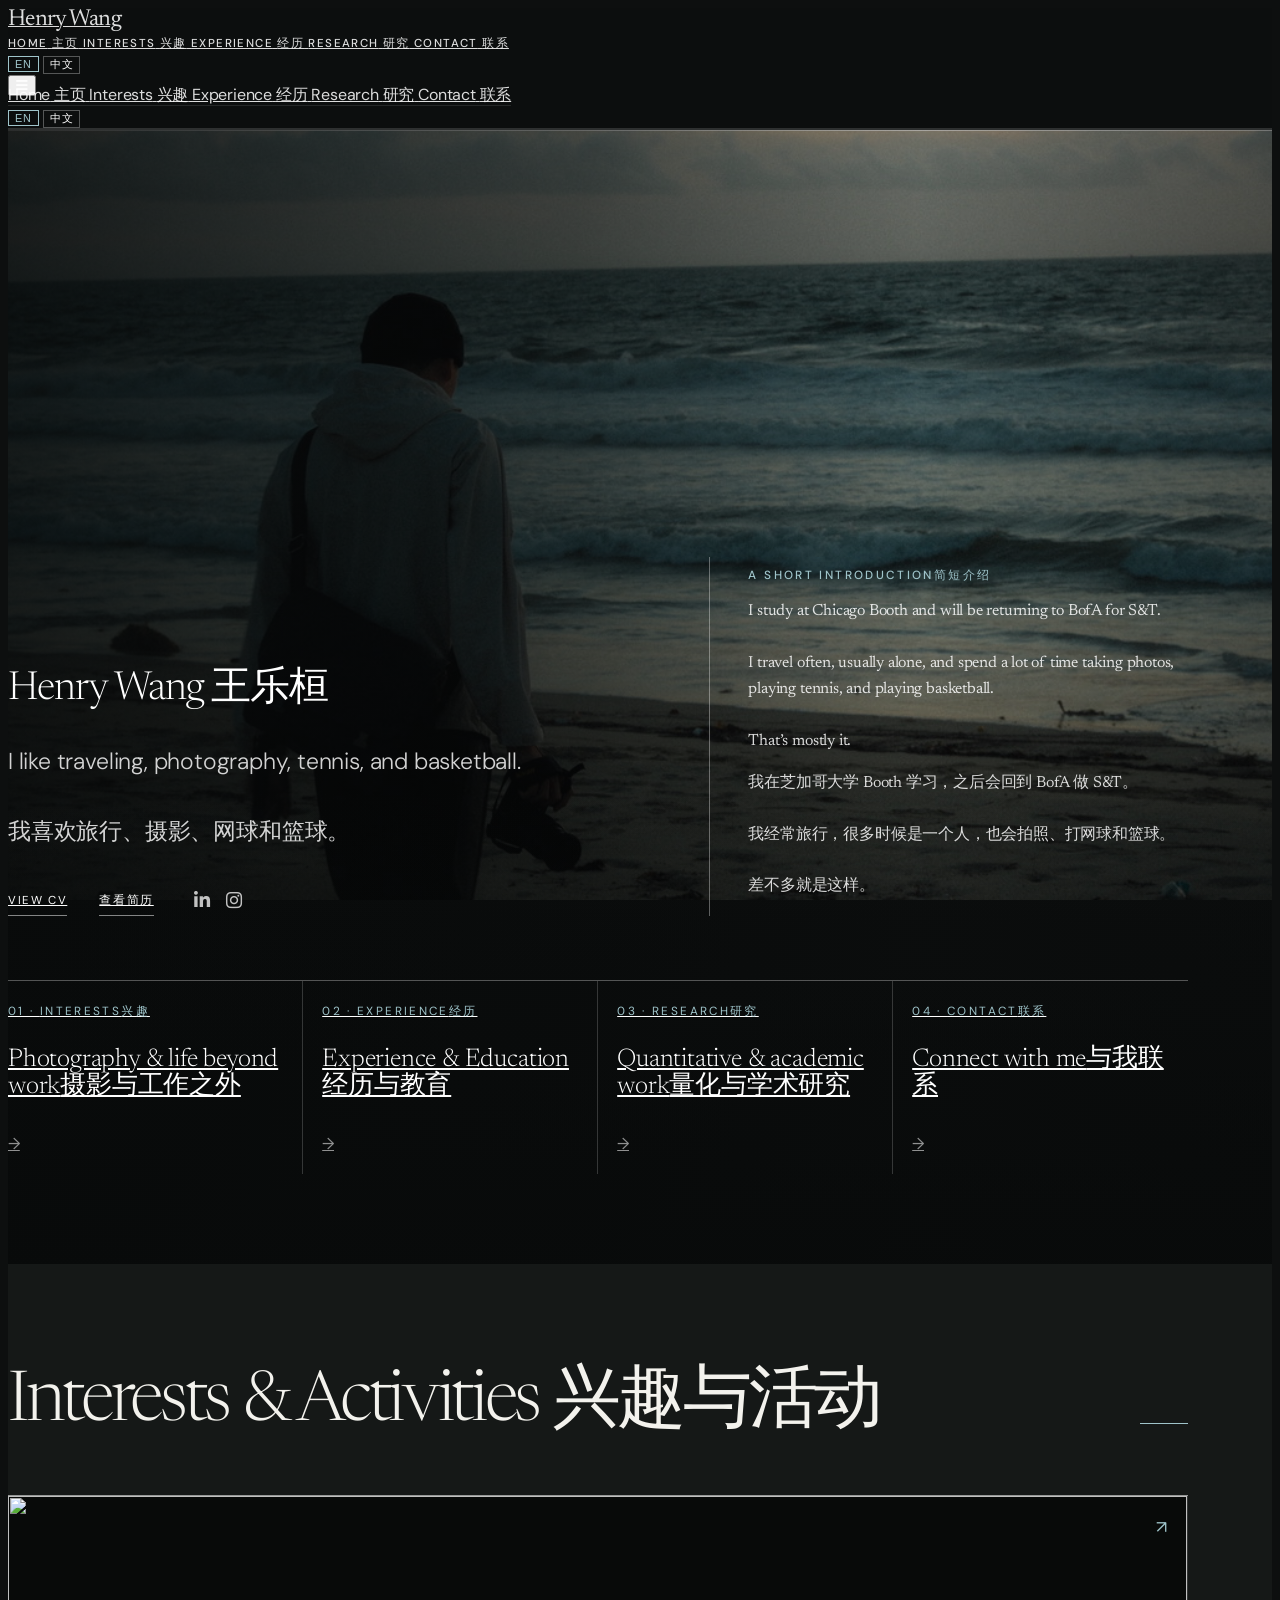
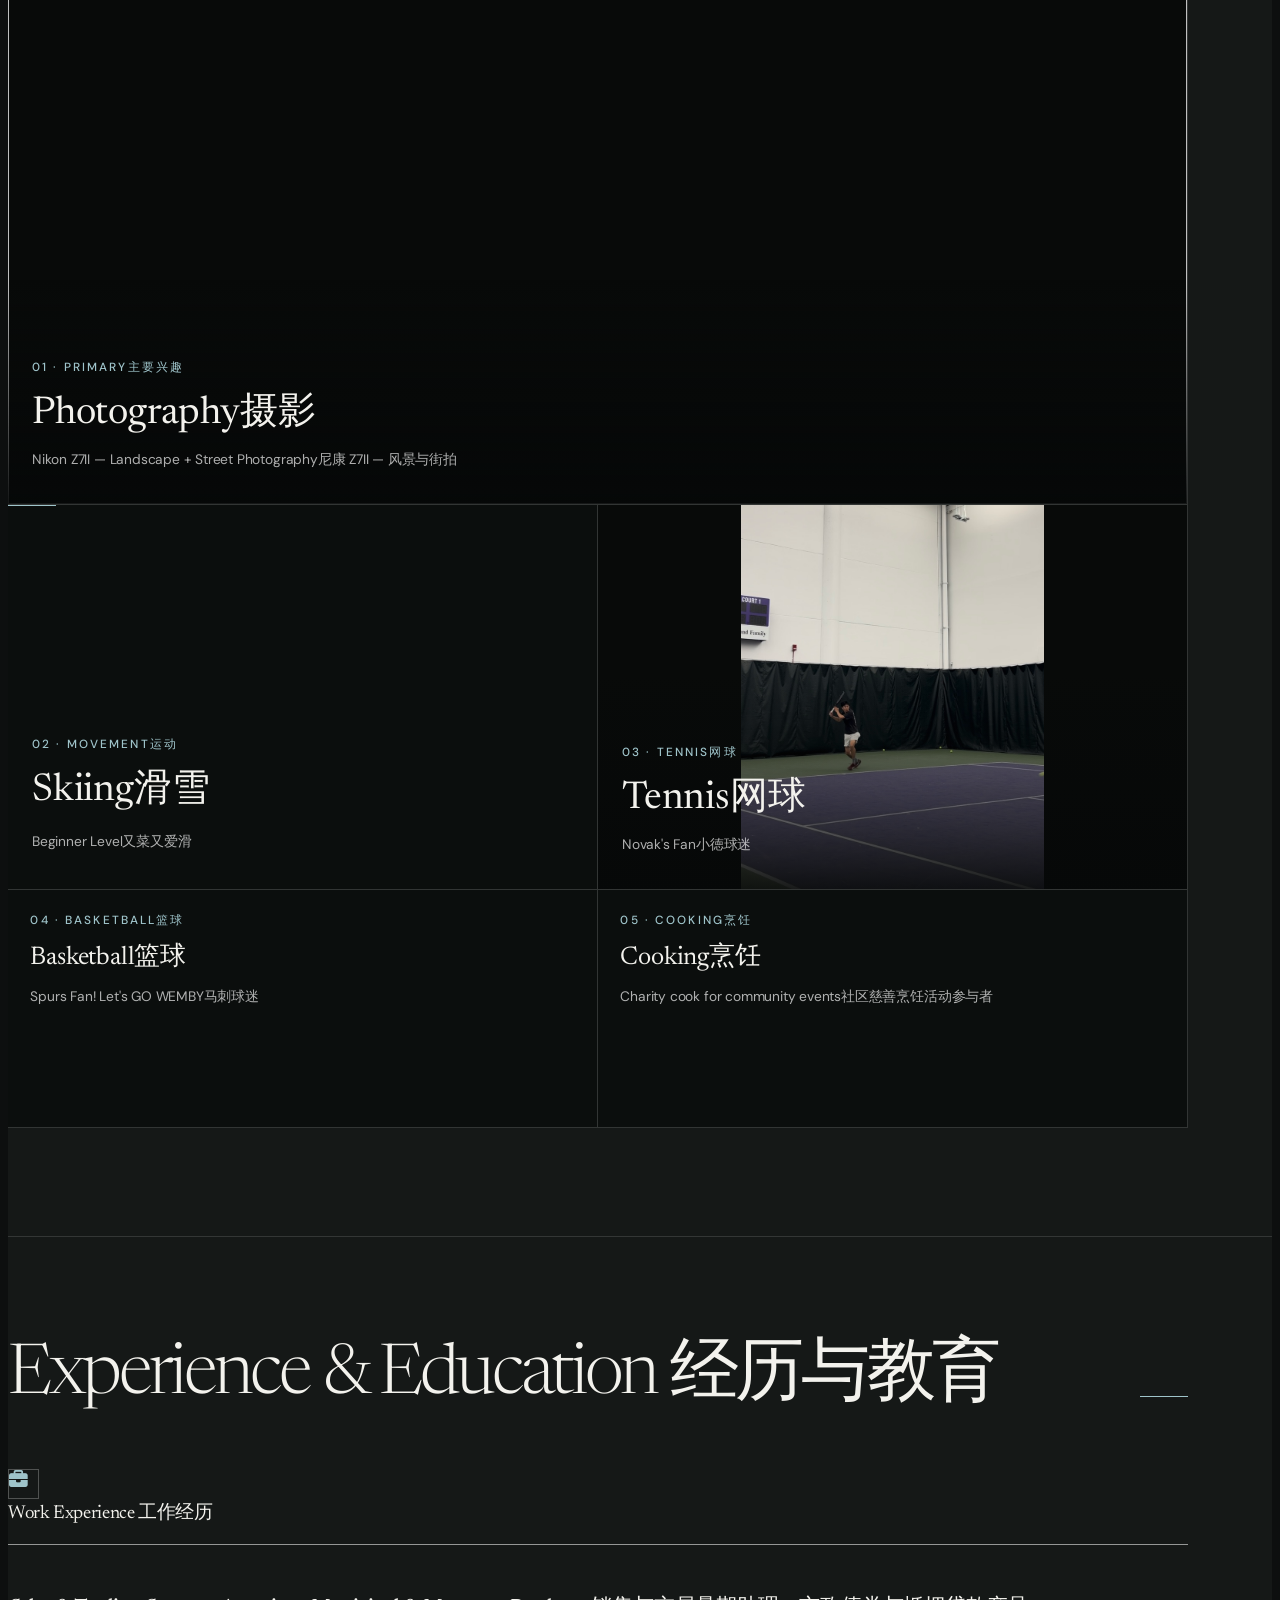
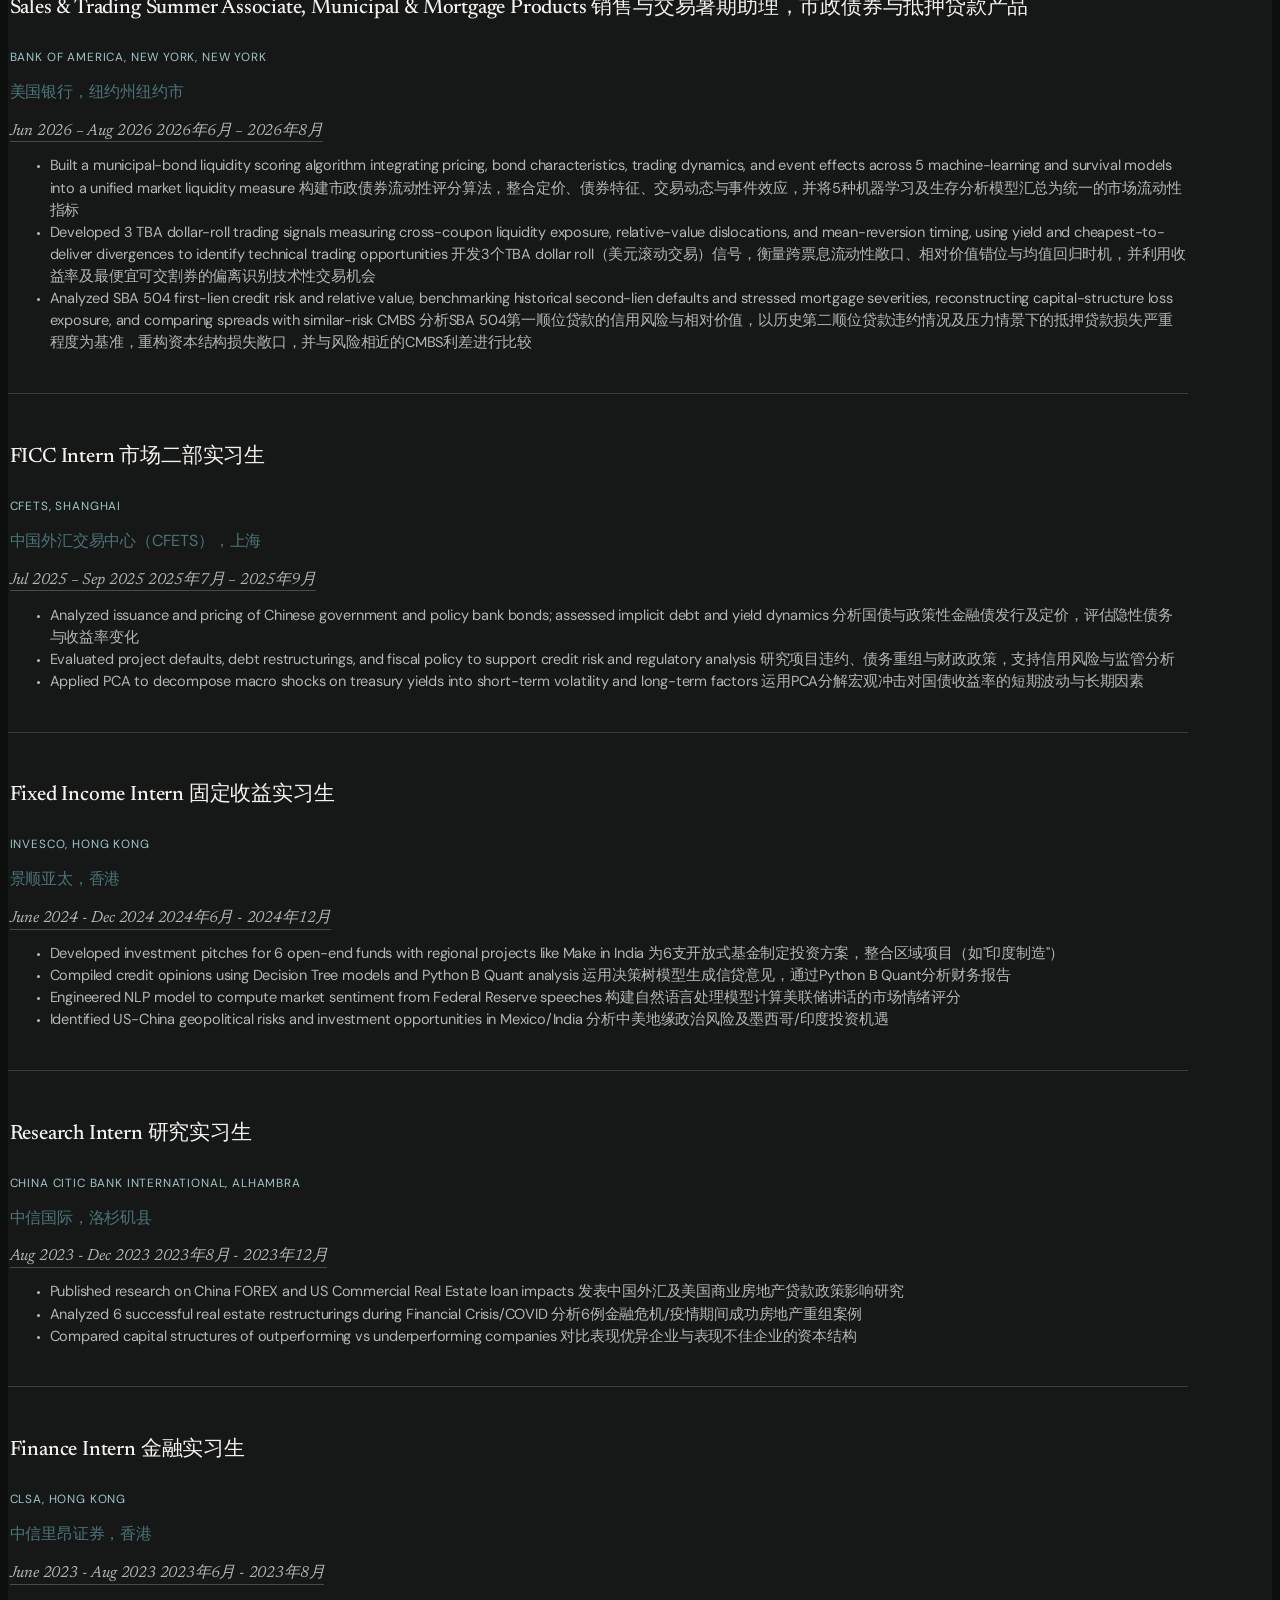
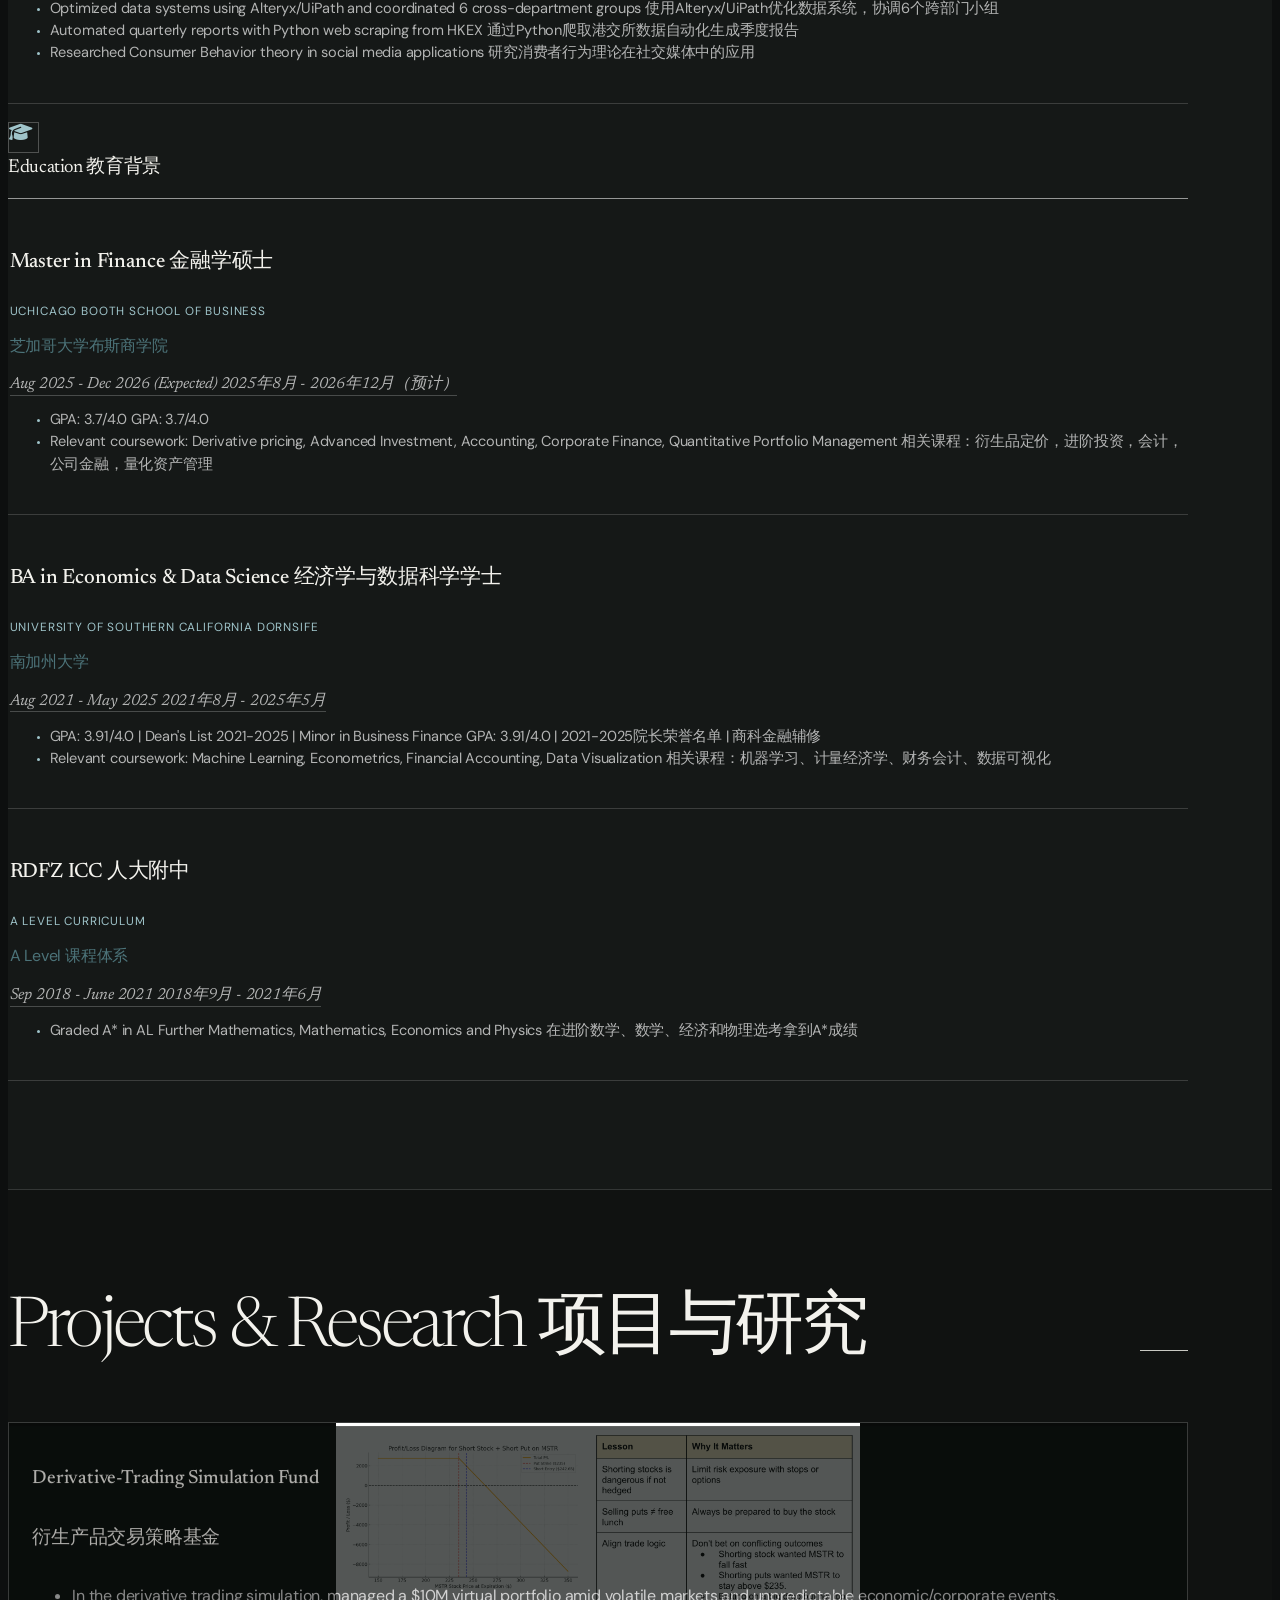
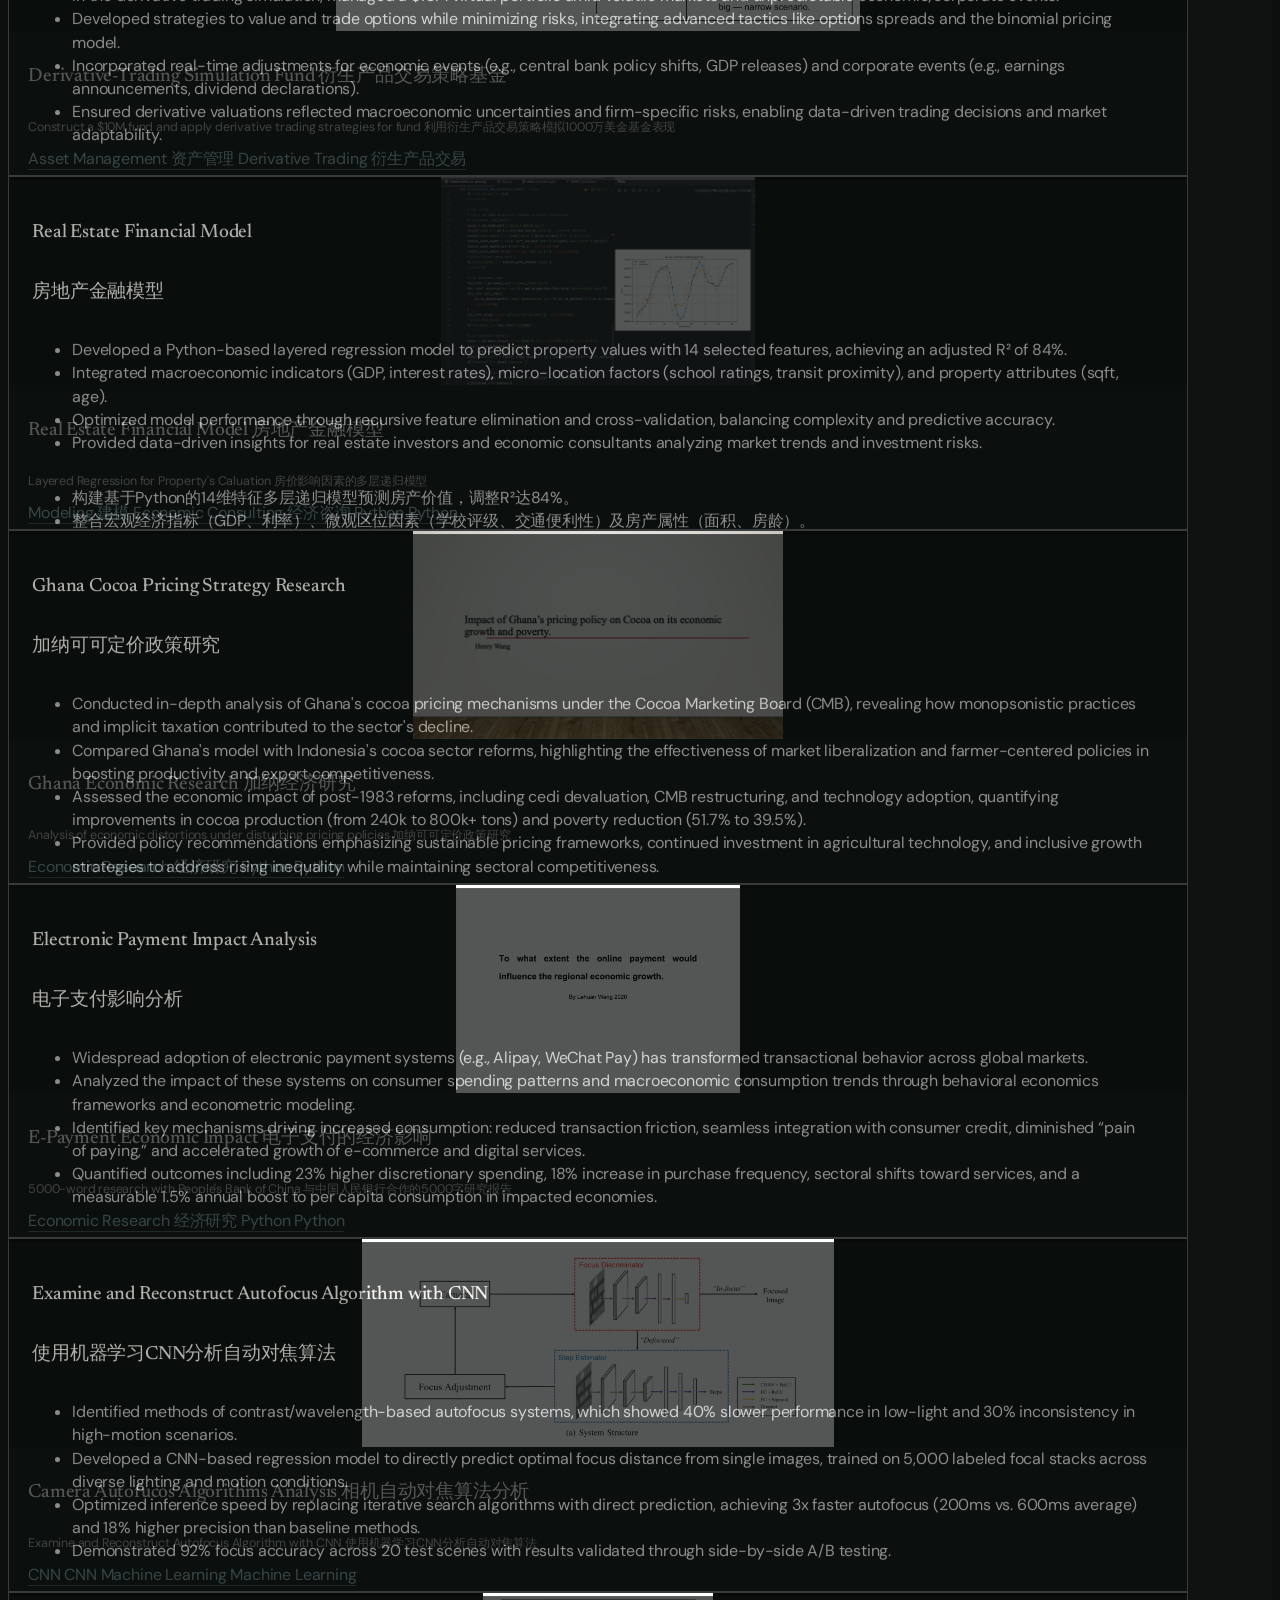
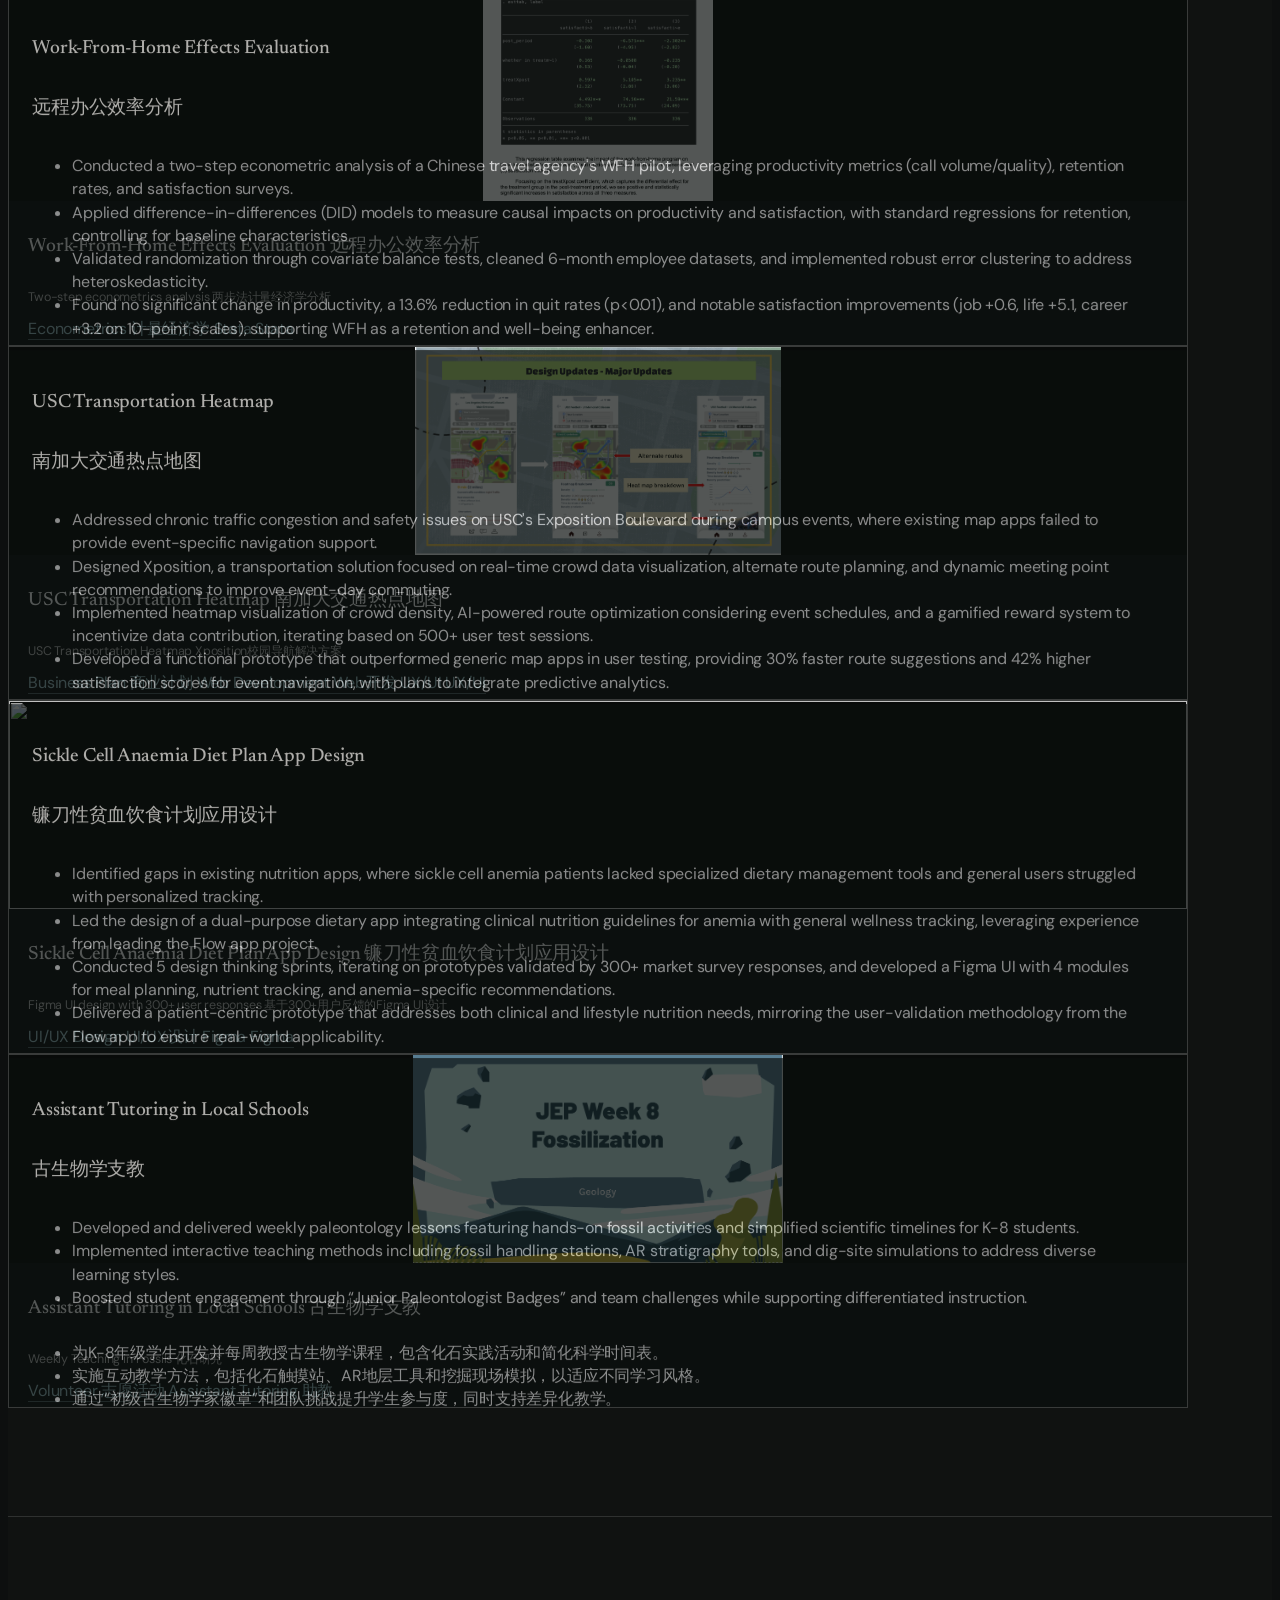
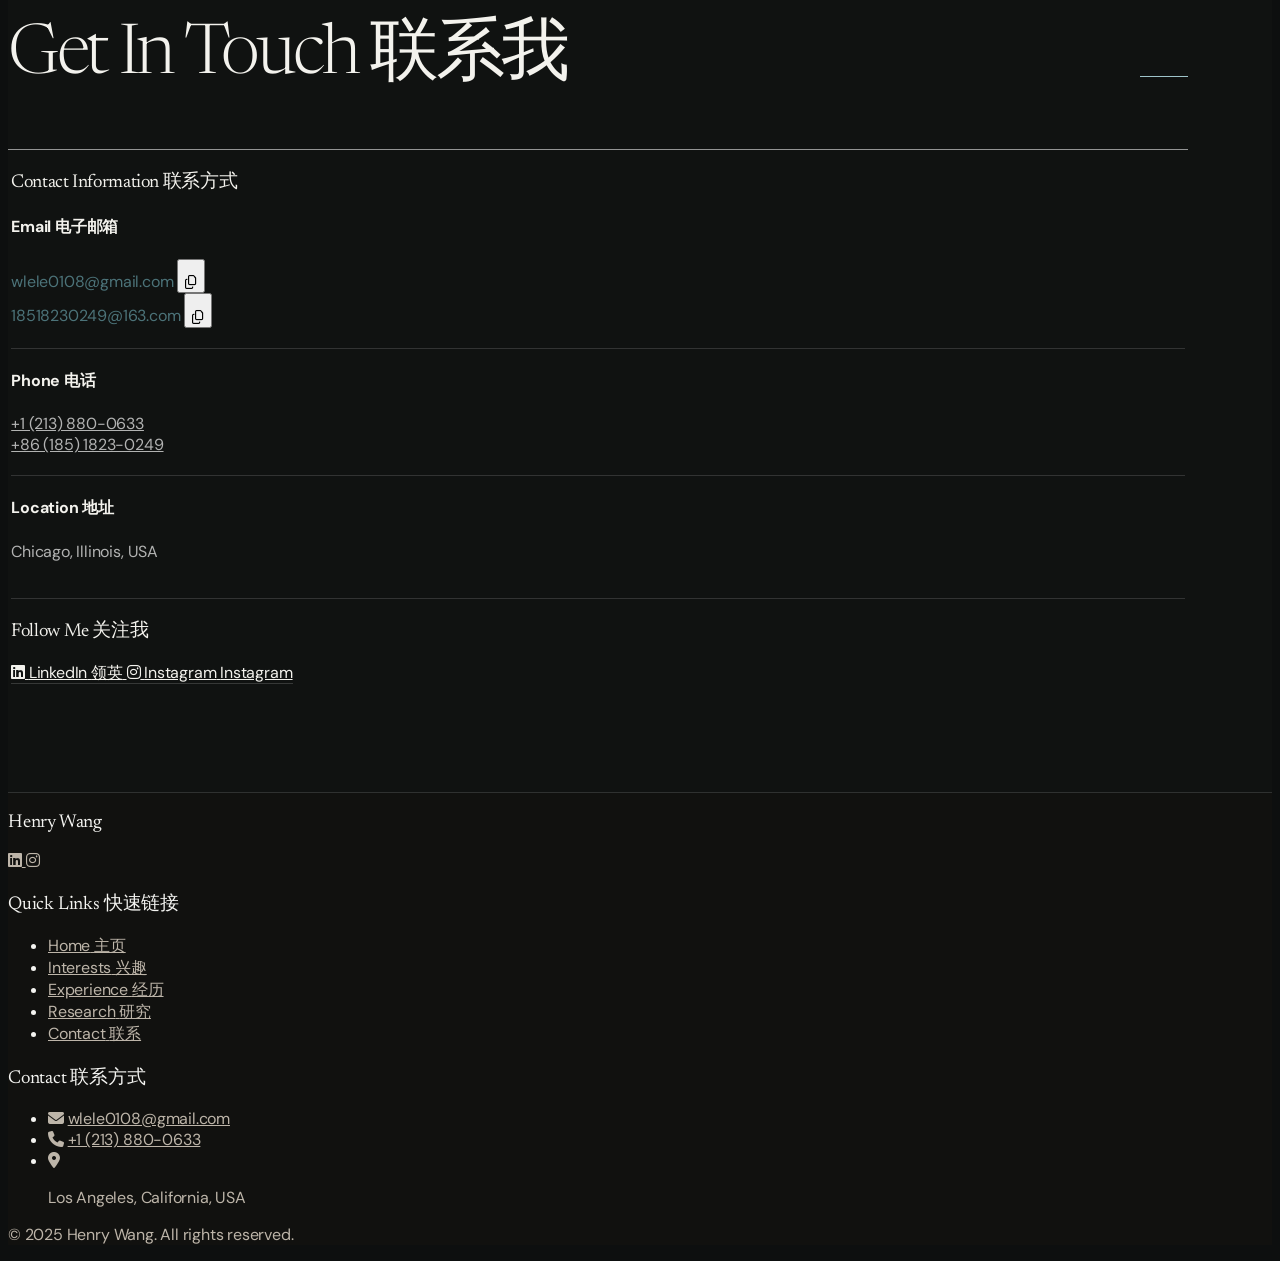
==== commit 7a153c2f: "Update homepage index" ====
--- a/index.html
+++ b/index.html
@@ -1345,10 +1345,10 @@
                         <a href="gallery.html" target="_blank" class="interest-primary-link" aria-label="Open photography gallery">
                             <div class="photography-media" aria-hidden="true">
                                 <!-- Current contents of img/interests/photography/; keep every image in this list. -->
-                                <img class="photography-frame is-active" src="img/interests/photography/DSC_0063.jpeg" alt="" decoding="async">
+                                <img class="photography-frame is-active" src="img/interests/photography/DSC_0637.jpeg" alt="" decoding="async">
+                                <img class="photography-frame" src="img/interests/photography/DSC_0063.jpeg" alt="" decoding="async">
                                 <img class="photography-frame" src="img/interests/photography/DSC_0087.jpeg" alt="" decoding="async">
                                 <img class="photography-frame" src="img/interests/photography/DSC_0105.jpeg" alt="" decoding="async">
-                                <img class="photography-frame" src="img/interests/photography/DSC_0637.jpeg" alt="" decoding="async">
                                 <img class="photography-frame" src="img/interests/photography/DSC_1532.jpeg" alt="" decoding="async">
                                 <img class="photography-frame" src="img/interests/photography/DSC_1734.jpeg" alt="" decoding="async">
                                 <img class="photography-frame" src="img/interests/photography/DSC_2078.jpeg" alt="" decoding="async">
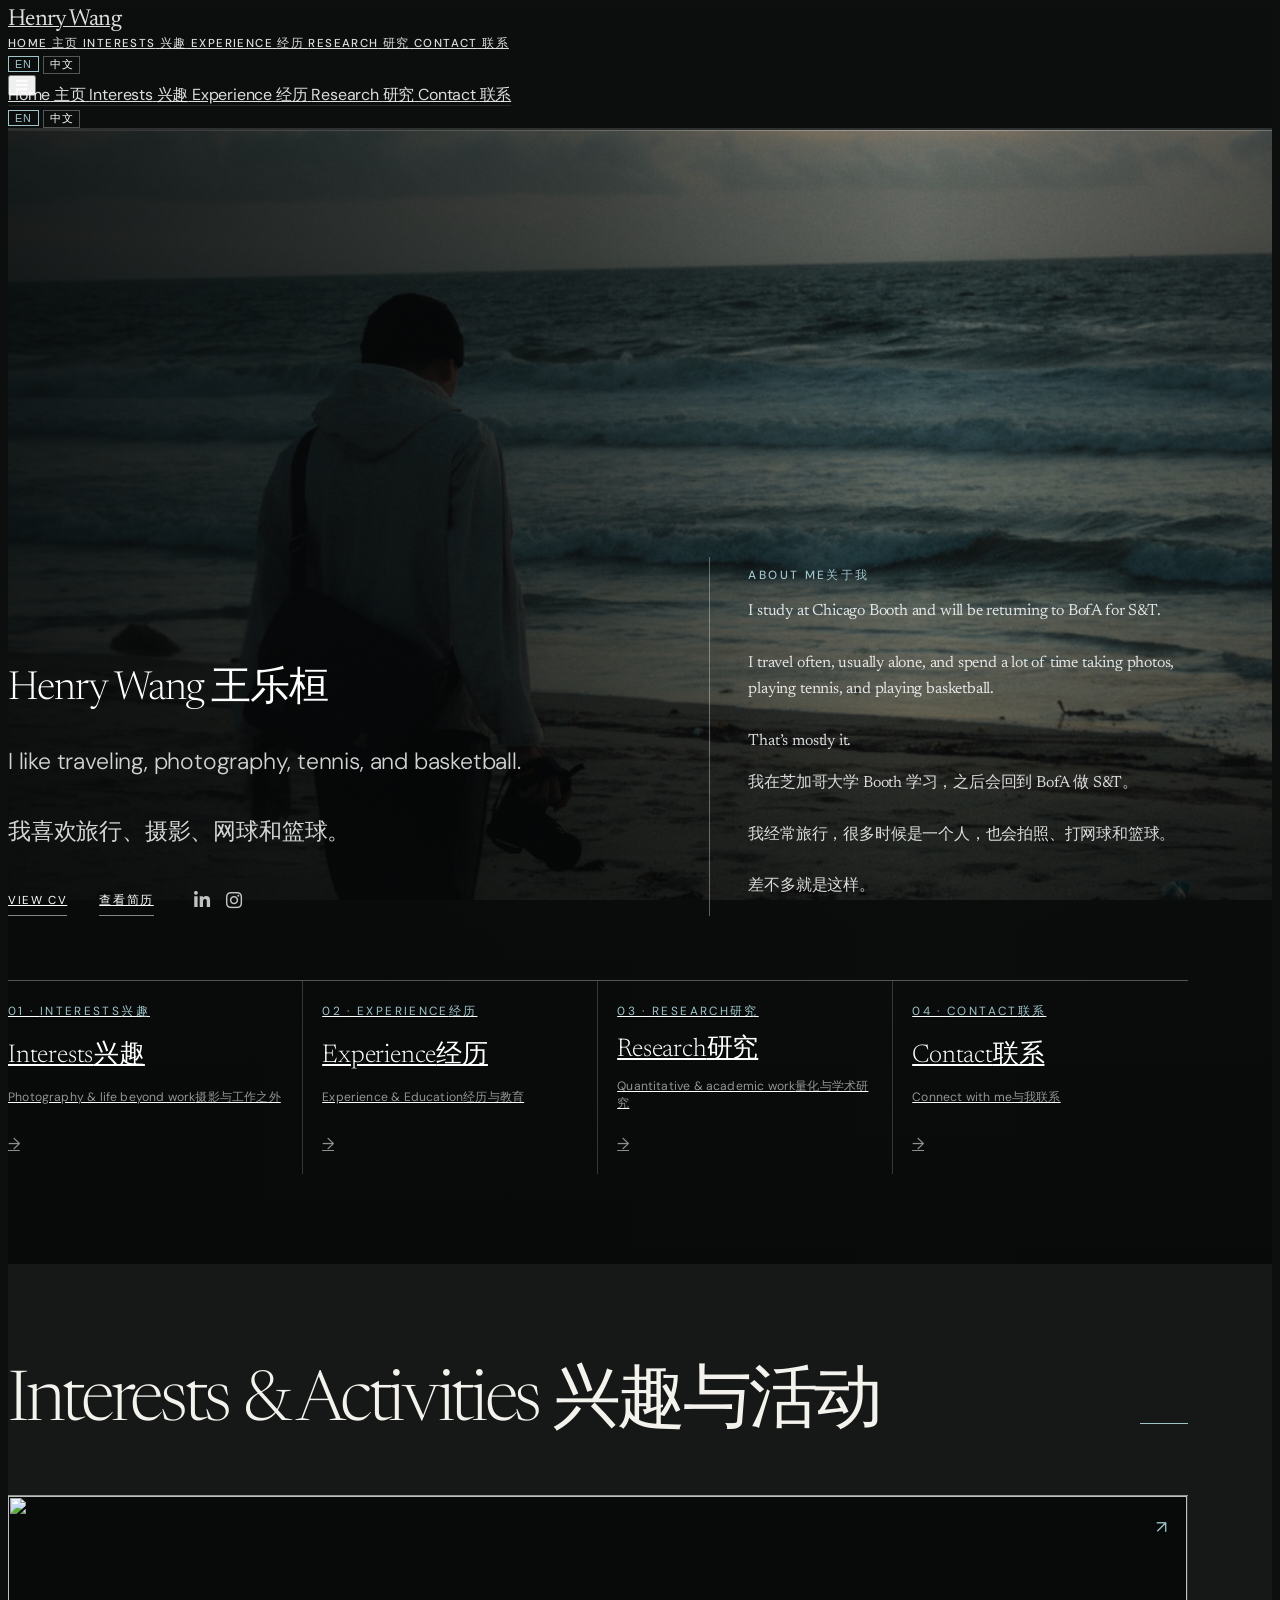
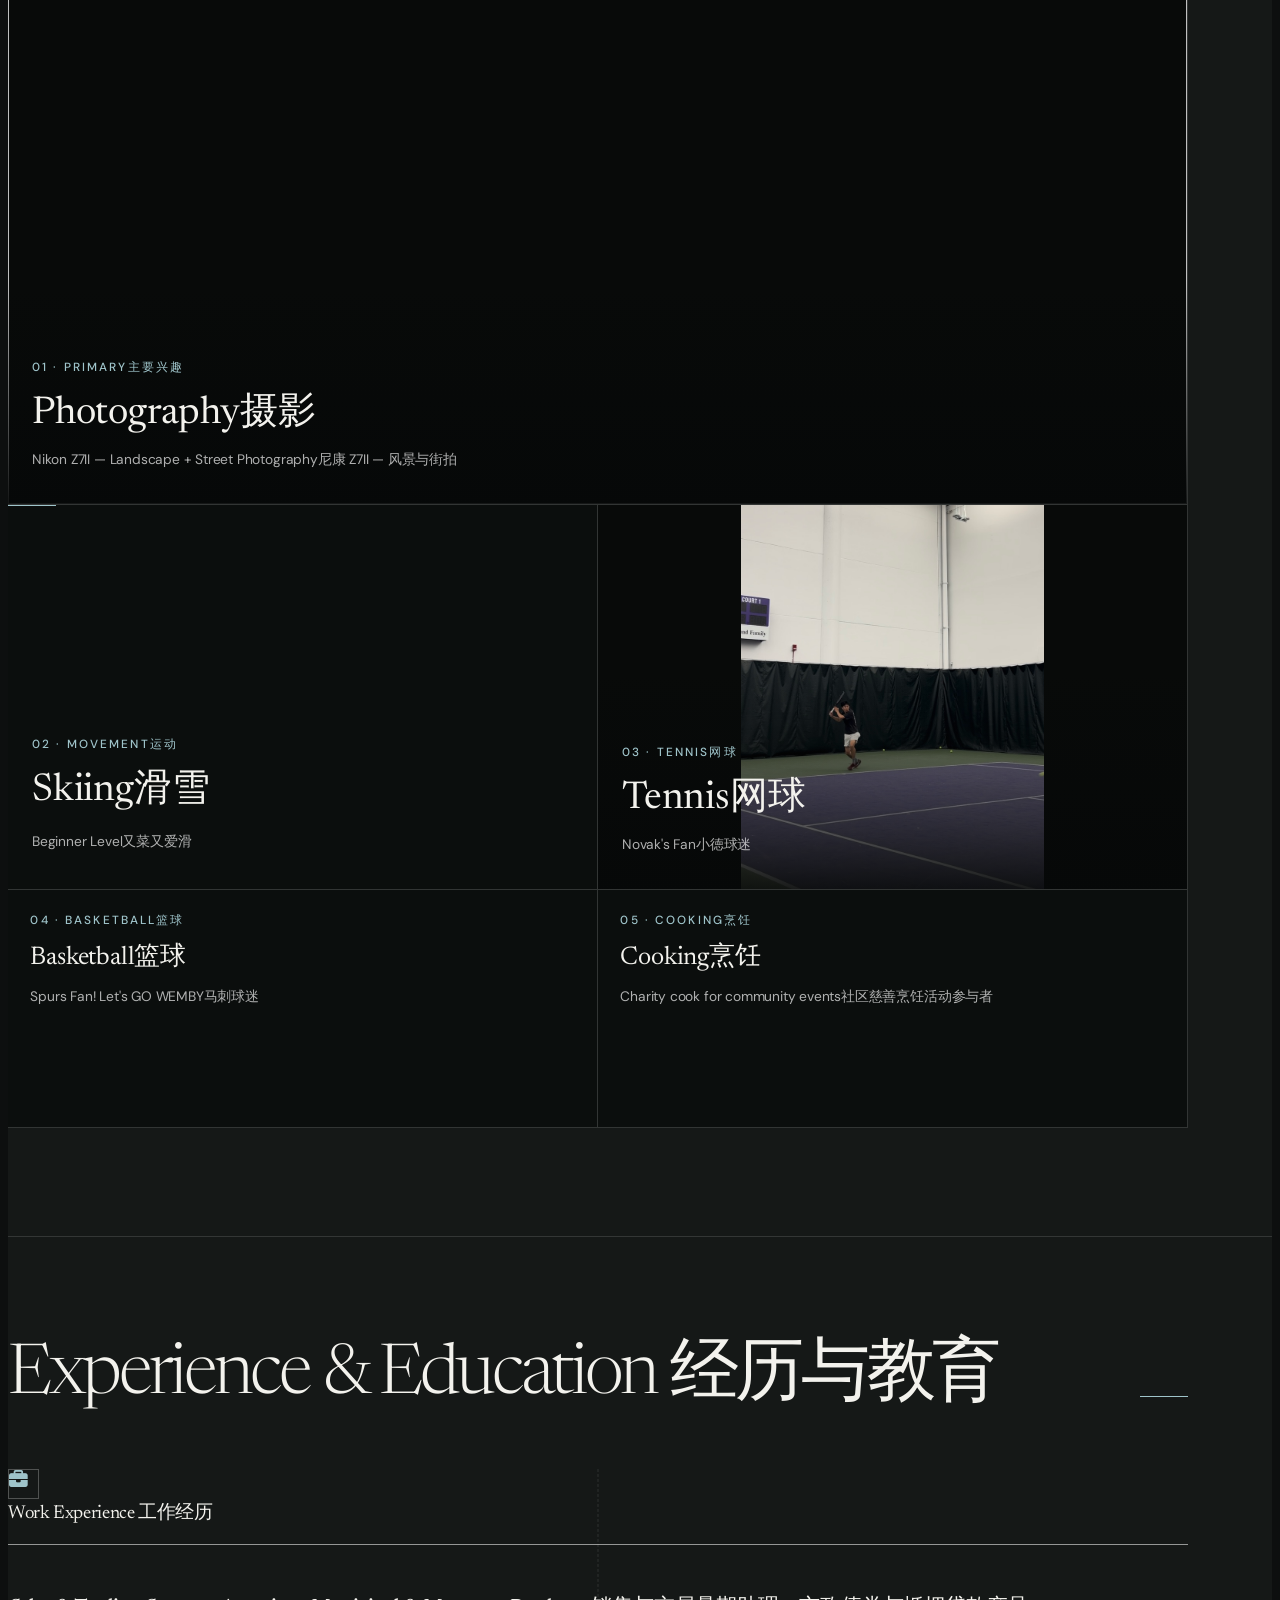
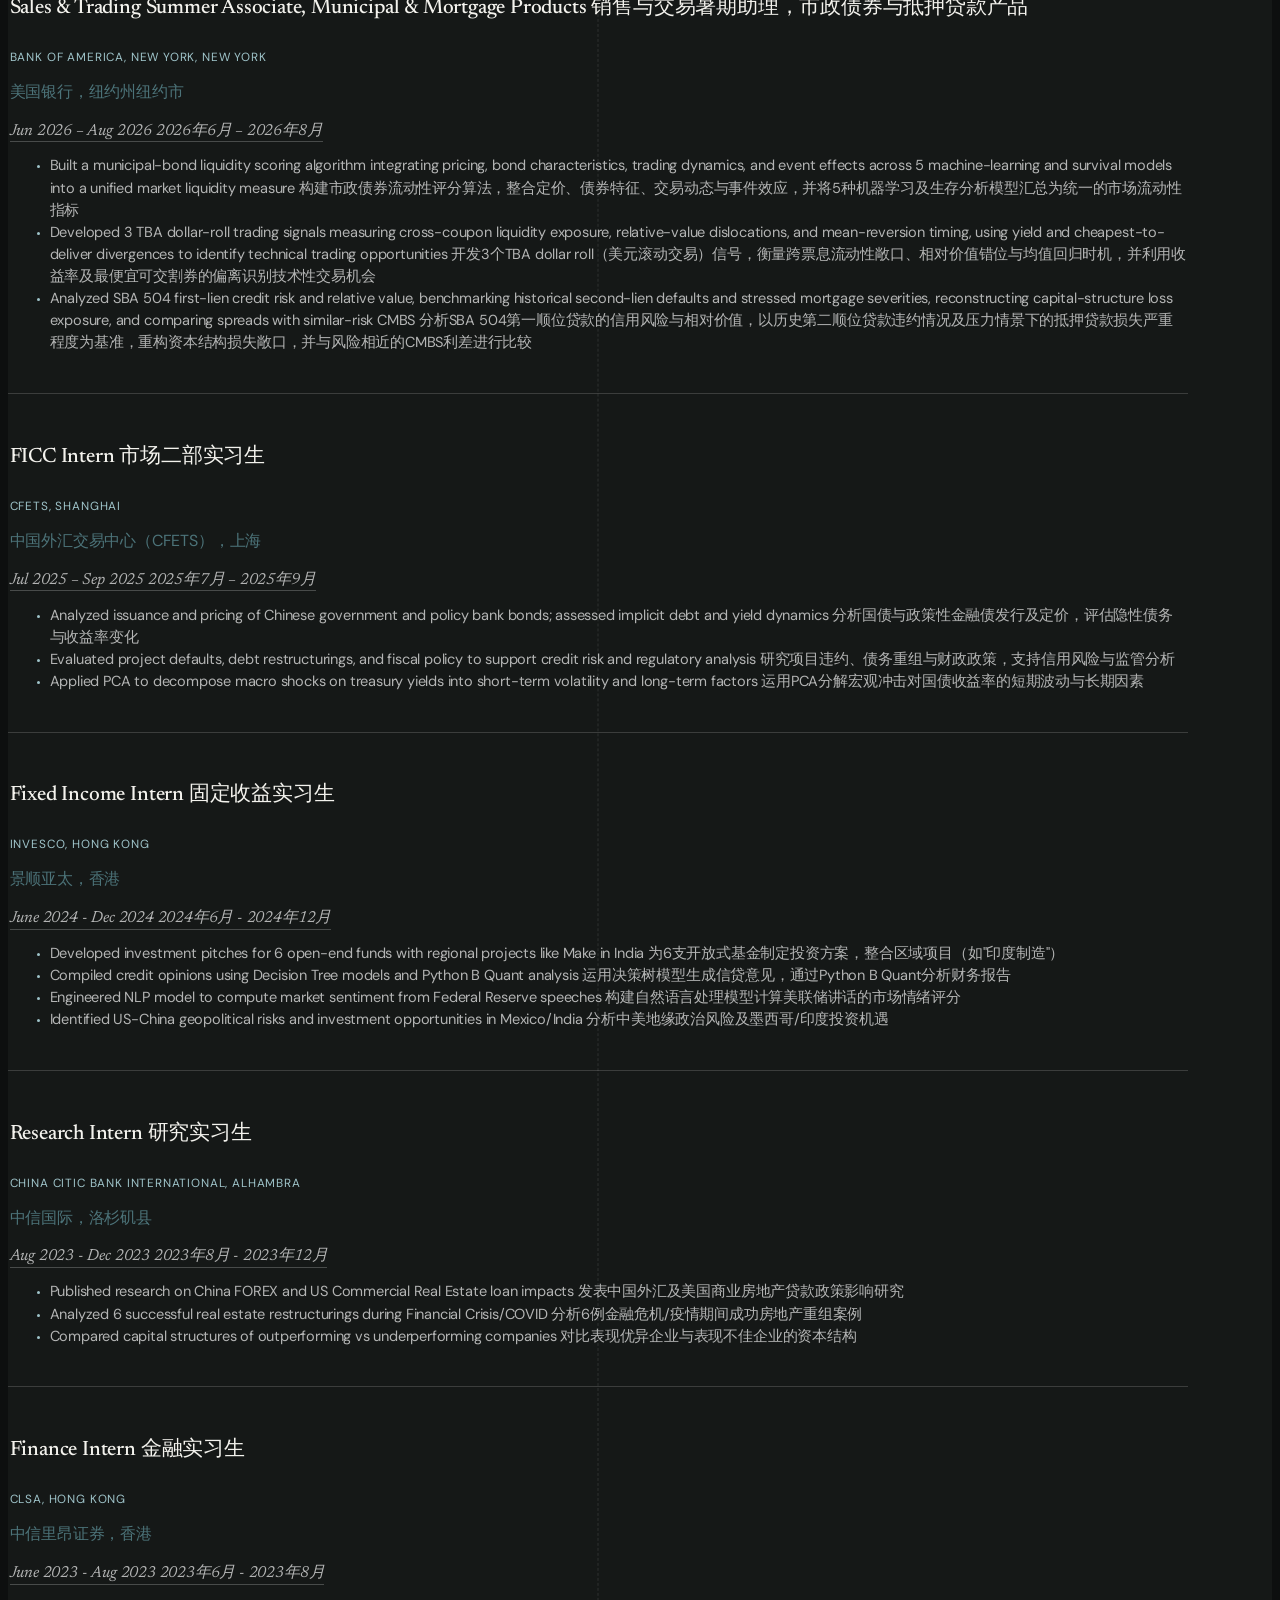
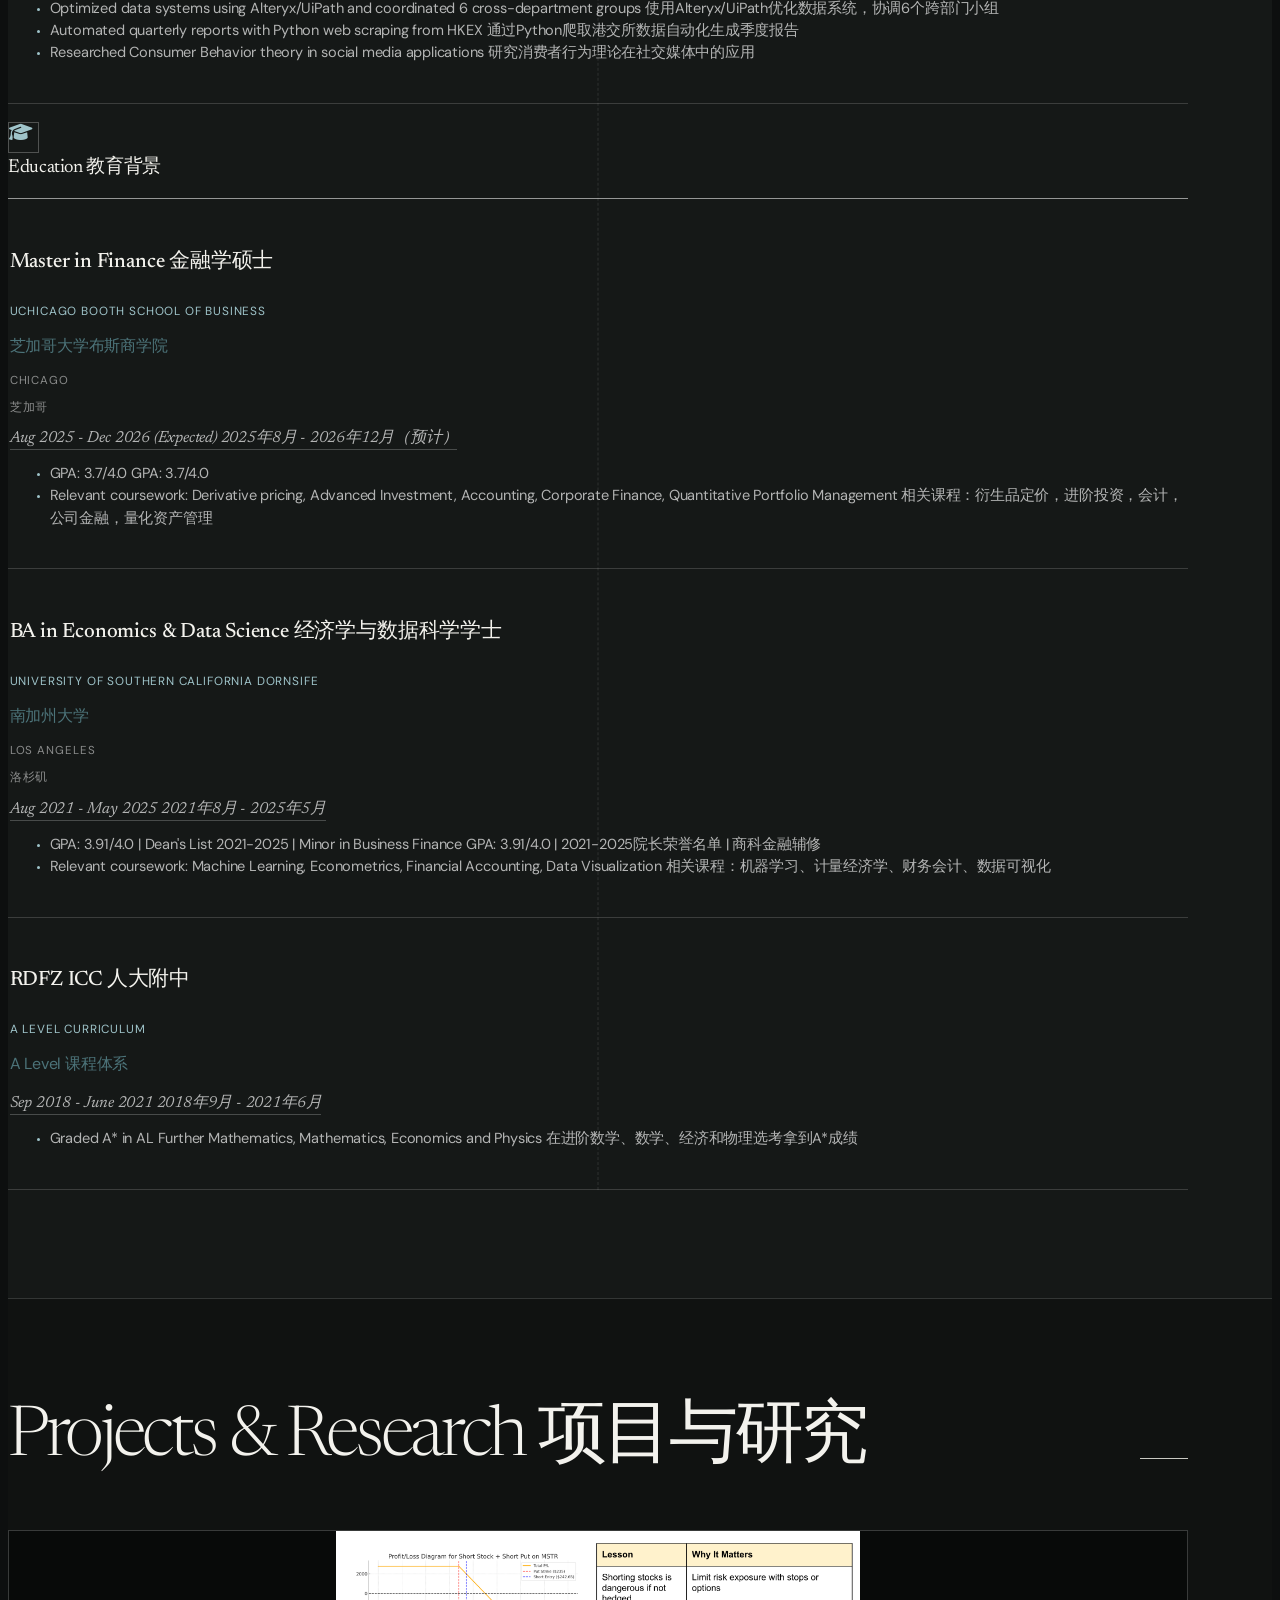
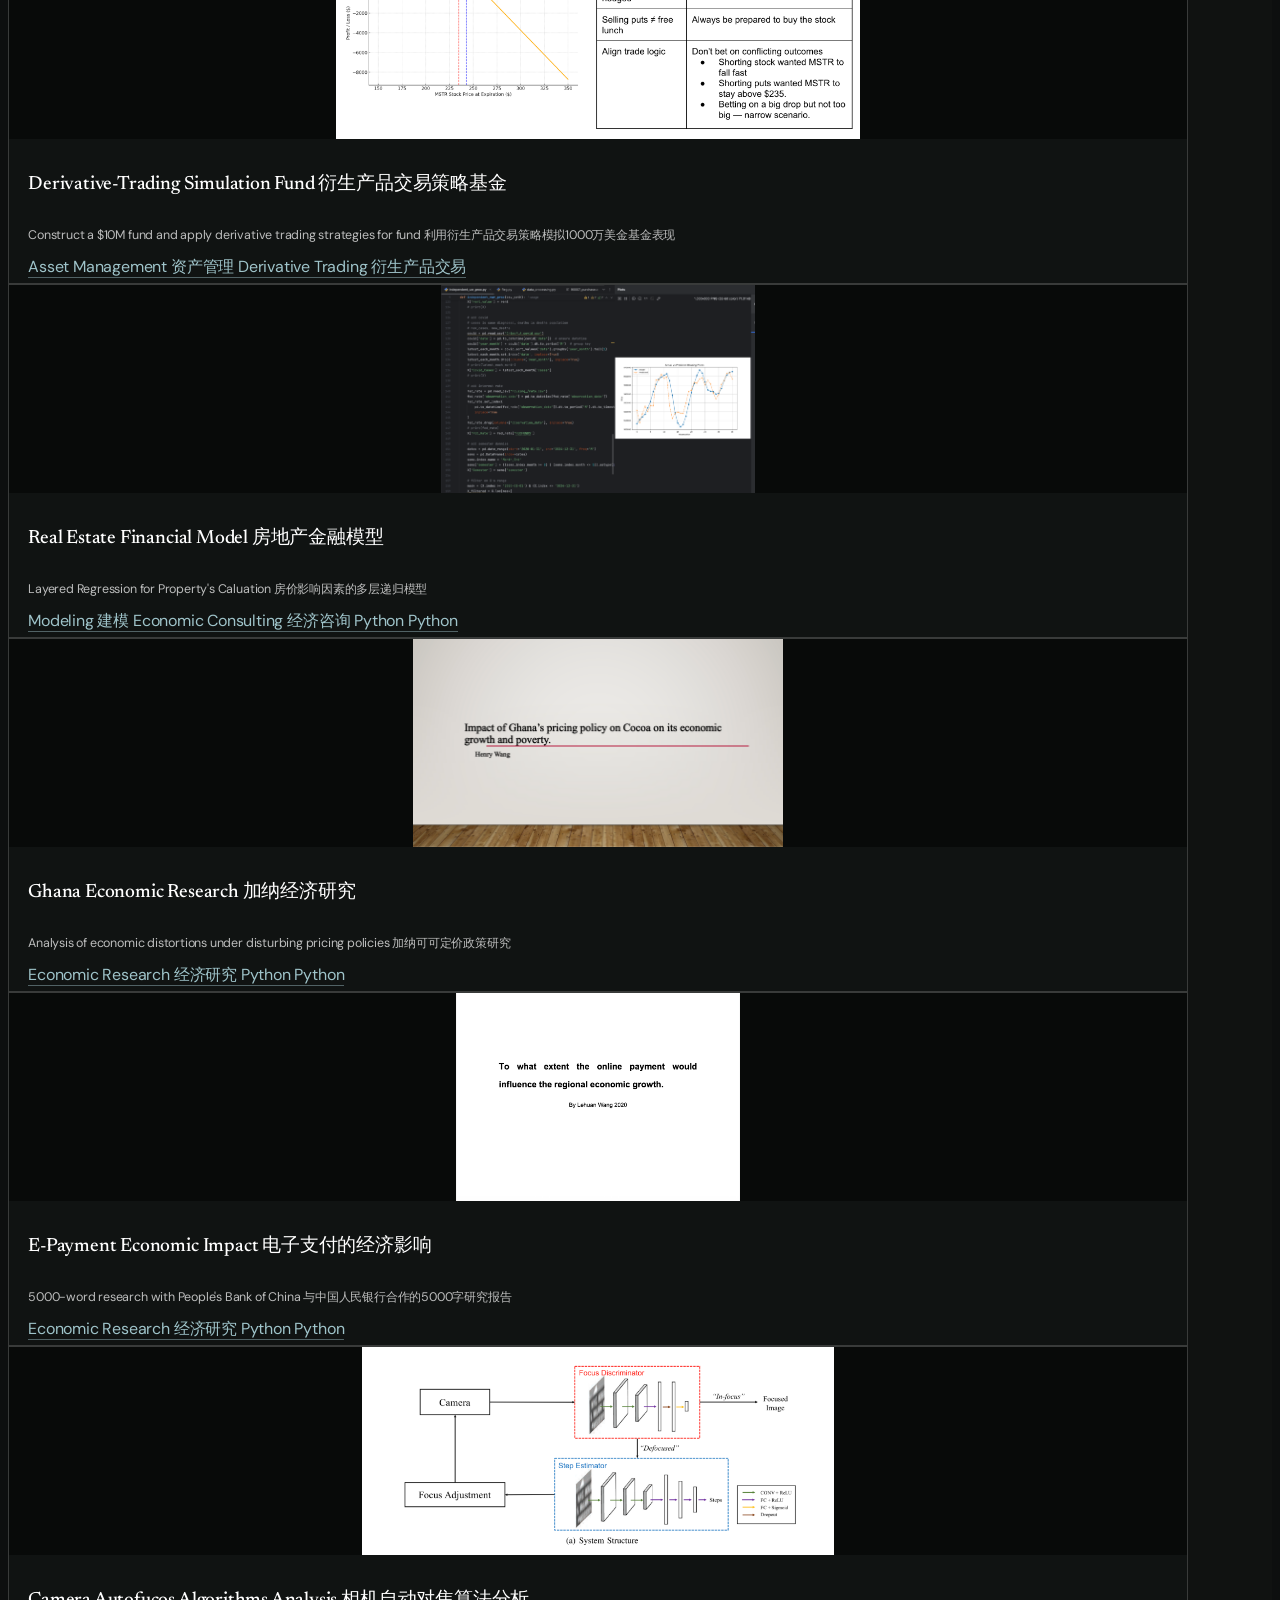
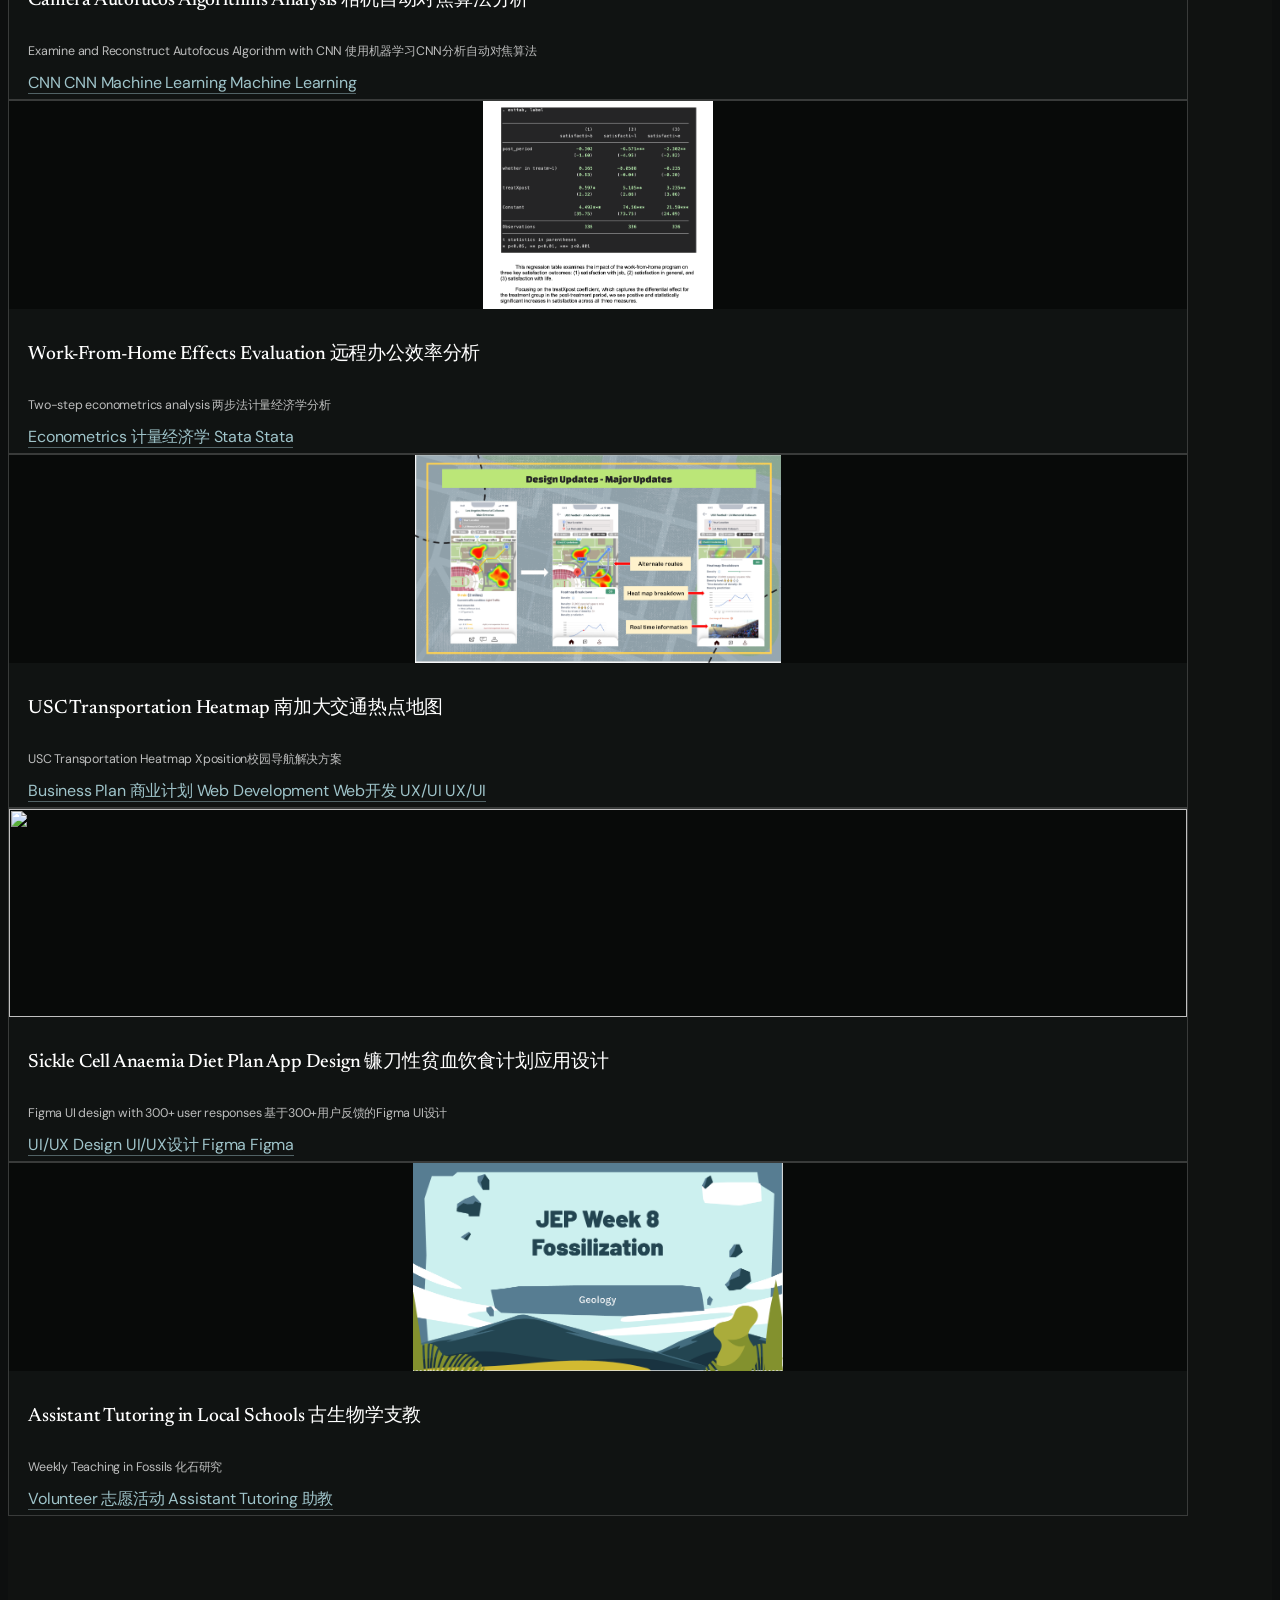
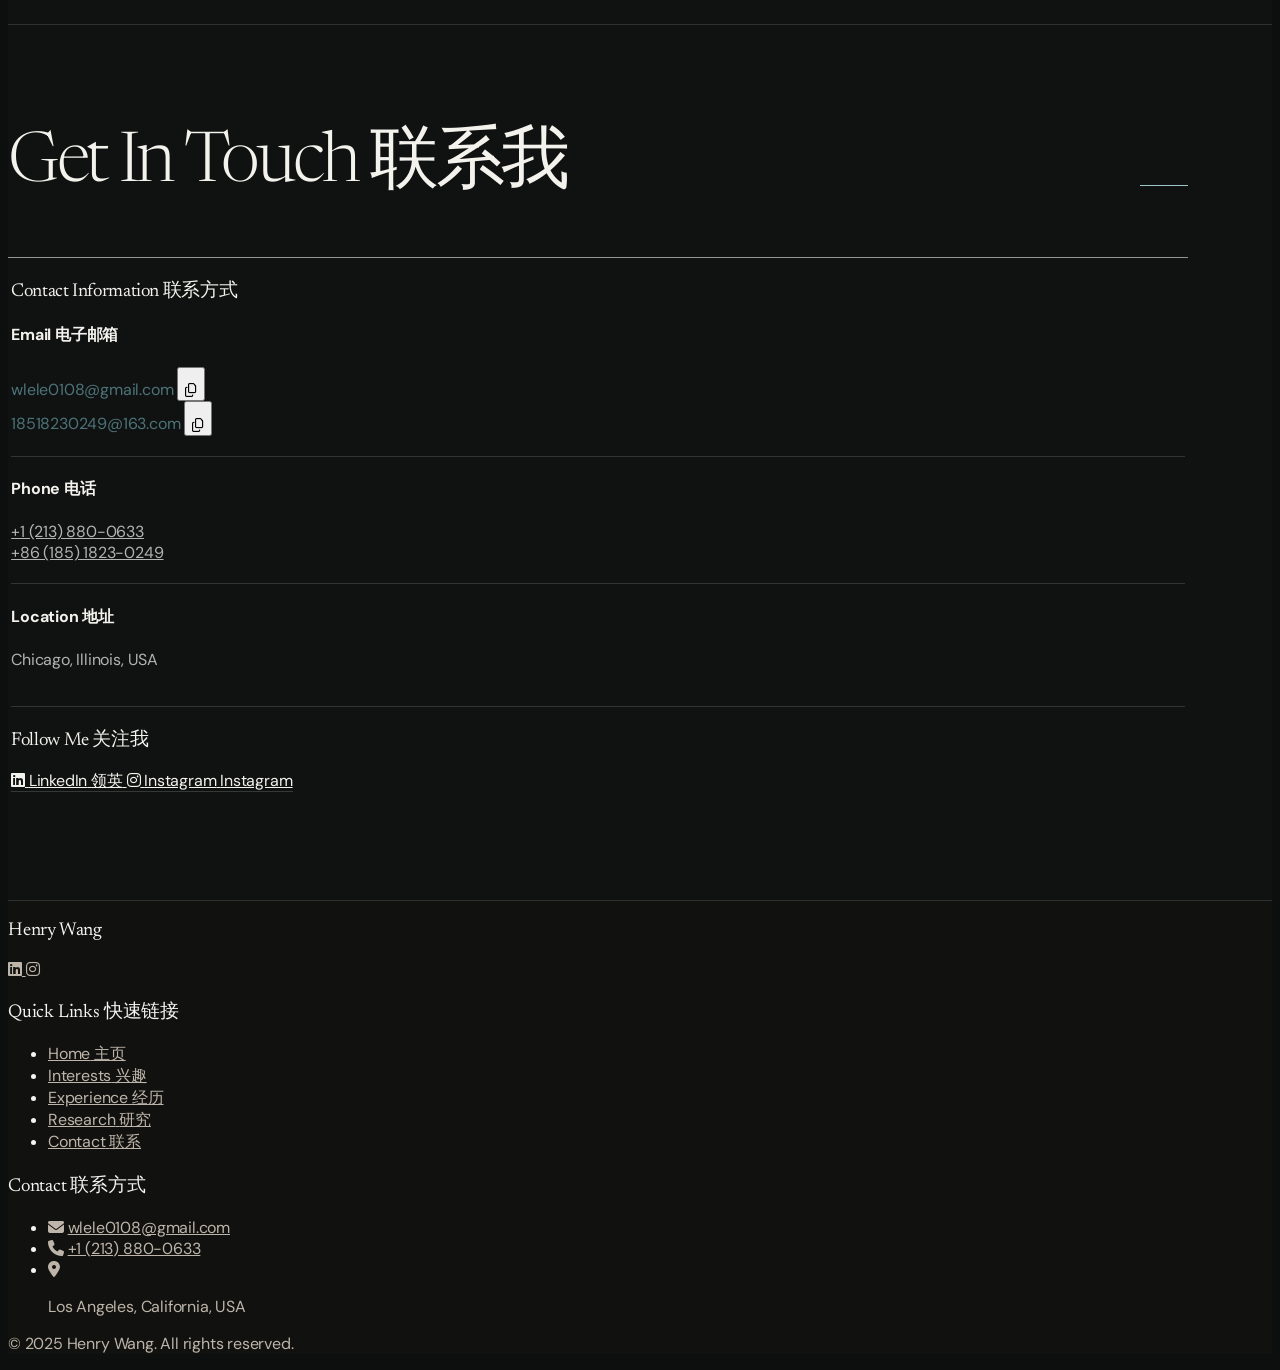
==== commit 14aea0fe: "Organize photography and refine homepage" ====
--- a/index.html
+++ b/index.html
@@ -283,7 +283,6 @@
             --cyan-label-size-en: .74rem;
             --cyan-label-size-zh: .84rem;
             --cyan-label-line-height: 1.25;
-            --photography-slideshow-interval: 1000ms;
         }
 
         body { background: var(--off-white) !important; }
@@ -357,7 +356,8 @@
         #home .hero-index a:not(:first-child) { padding-left: 1.2rem; }
         #home .hero-index a:last-child { border-right: 0; }
         #home .hero-index-label { color: var(--cyan); font-size: var(--cyan-label-size-en); line-height: var(--cyan-label-line-height); letter-spacing: .2em; text-transform: uppercase; }
-        #home .hero-index-title { margin: .45rem 0 .7rem; font-family: var(--serif); font-size: clamp(1.35rem,2vw,2rem); font-weight: 300; line-height: 1.05; }
+        #home .hero-index-title { margin: .45rem 0 .2rem; font-family: var(--serif); font-size: clamp(1.35rem,2vw,2rem); font-weight: 300; line-height: 1.05; }
+        #home .hero-index-description { margin-bottom: .7rem; color: rgba(255,255,255,.56); font-family: var(--sans); font-size: .76rem; line-height: 1.35; letter-spacing: .015em; }
         #home .hero-index-arrow { opacity: .55; transition: transform 300ms var(--ease-editorial), opacity 300ms var(--ease-editorial); }
         #home .hero-index a:hover .hero-index-arrow { opacity: 1; transform: translateX(5px); }
 
@@ -467,7 +467,8 @@
             color: var(--off-white) !important;
         }
         section > .container > .text-center > div { background: var(--cyan) !important; }
-        #experience .grid.md\:grid-cols-2 { grid-template-columns: minmax(0,1.2fr) minmax(18rem,.8fr); }
+        #experience .grid.md\:grid-cols-2 { position: relative; grid-template-columns: repeat(2, minmax(0,1fr)); }
+        #experience .education-location { margin-top: .28rem; color: rgba(255,255,255,.5) !important; font-family: var(--sans); font-size: .72rem; line-height: 1.35; letter-spacing: .08em; text-transform: uppercase; }
         #experience .space-y-8 { border-top-color: rgba(255,255,255,.55); }
         #experience .space-y-8 > div { border-bottom-color: rgba(255,255,255,.16) !important; }
         #experience .space-y-8 > div:hover { border-bottom-color: var(--cyan) !important; }
@@ -476,6 +477,19 @@
         #experience [class*="bg-gray-100"] { color: rgba(255,255,255,.65) !important; border-bottom-color: rgba(255,255,255,.22); }
         #experience ul, #experience .text-gray-600, #experience .text-gray-500 { color: rgba(255,255,255,.68) !important; }
         #experience li::marker { color: var(--cyan); }
+
+        @media (min-width: 768px) {
+            #experience .grid.md\:grid-cols-2::after {
+                content: "";
+                position: absolute;
+                top: 0;
+                bottom: 0;
+                left: 50%;
+                border-left: 1px dashed rgba(255,255,255,.11);
+                transform: translateX(-.5px);
+                pointer-events: none;
+            }
+        }
 
         #projects .grid.sm\:grid-cols-2 { gap: 1.5rem !important; perspective: none; }
         #projects .grid.sm\:grid-cols-2 > .group {
@@ -856,8 +870,8 @@
                     </div>
                 </div>
 
-                <aside class="hero-about" aria-label="Short introduction">
-                    <p class="hero-about-label"><span class="en">A short introduction</span><span class="zh hidden">简短介绍</span></p>
+                <aside class="hero-about" aria-label="About Me">
+                    <p class="hero-about-label"><span class="en">About Me</span><span class="zh hidden">关于我</span></p>
                     <p class="en">I study at Chicago Booth and will be returning to BofA for S&amp;T.<br><br>I travel often, usually alone, and spend a lot of time taking photos, playing tennis, and playing basketball.<br><br>That’s mostly it.</p>
                     <p class="zh hidden">我在芝加哥大学 Booth 学习，之后会回到 BofA 做 S&amp;T。<br><br>我经常旅行，很多时候是一个人，也会拍照、打网球和篮球。<br><br>差不多就是这样。</p>
                 </aside>
@@ -866,22 +880,26 @@
                 <nav class="hero-index" aria-label="Selected portfolio paths">
                     <a href="#interests">
                         <span class="hero-index-label">01 · <span class="en">Interests</span><span class="zh hidden">兴趣</span></span>
-                        <span class="hero-index-title"><span class="en">Photography &amp; life beyond work</span><span class="zh hidden">摄影与工作之外</span></span>
+                        <span class="hero-index-title"><span class="en">Interests</span><span class="zh hidden">兴趣</span></span>
+                        <span class="hero-index-description"><span class="en">Photography &amp; life beyond work</span><span class="zh hidden">摄影与工作之外</span></span>
                         <span class="hero-index-arrow">→</span>
                     </a>
                     <a href="#experience">
                         <span class="hero-index-label">02 · <span class="en">Experience</span><span class="zh hidden">经历</span></span>
-                        <span class="hero-index-title"><span class="en">Experience &amp; Education</span><span class="zh hidden">经历与教育</span></span>
+                        <span class="hero-index-title"><span class="en">Experience</span><span class="zh hidden">经历</span></span>
+                        <span class="hero-index-description"><span class="en">Experience &amp; Education</span><span class="zh hidden">经历与教育</span></span>
                         <span class="hero-index-arrow">→</span>
                     </a>
                     <a href="#projects">
                         <span class="hero-index-label">03 · <span class="en">Research</span><span class="zh hidden">研究</span></span>
-                        <span class="hero-index-title"><span class="en">Quantitative &amp; academic work</span><span class="zh hidden">量化与学术研究</span></span>
+                        <span class="hero-index-title"><span class="en">Research</span><span class="zh hidden">研究</span></span>
+                        <span class="hero-index-description"><span class="en">Quantitative &amp; academic work</span><span class="zh hidden">量化与学术研究</span></span>
                         <span class="hero-index-arrow">→</span>
                     </a>
                     <a href="#contact">
                         <span class="hero-index-label">04 · <span class="en">Contact</span><span class="zh hidden">联系</span></span>
-                        <span class="hero-index-title"><span class="en">Connect with me</span><span class="zh hidden">与我联系</span></span>
+                        <span class="hero-index-title"><span class="en">Contact</span><span class="zh hidden">联系</span></span>
+                        <span class="hero-index-description"><span class="en">Connect with me</span><span class="zh hidden">与我联系</span></span>
                         <span class="hero-index-arrow">→</span>
                     </a>
                 </nav>
@@ -1237,6 +1255,8 @@
                                         </h4>
                                         <p class="en text-secondary font-medium">UChicago Booth School of Business</p>
                                         <p class="zh hidden text-primary font-medium">芝加哥大学布斯商学院</p>
+                                        <p class="education-location en">Chicago</p>
+                                        <p class="education-location zh hidden">芝加哥</p>
                                     </div>
                                     <span class="text-sm text-gray-500 bg-gray-100 px-3 py-1 rounded-full whitespace-nowrap">
                                         <span class="en">Aug 2025 - Dec 2026 (Expected)</span>
@@ -1265,6 +1285,8 @@
                                         </h4>
                                         <p class="en text-secondary font-medium">University of Southern California Dornsife</p>
                                         <p class="zh hidden text-primary font-medium">南加州大学</p>
+                                        <p class="education-location en">Los Angeles</p>
+                                        <p class="education-location zh hidden">洛杉矶</p>
                                     </div>
                                     <span class="text-sm text-gray-500 bg-gray-100 px-3 py-1 rounded-full">
                                         <span class="en">Aug 2021 - May 2025</span>
@@ -1345,25 +1367,25 @@
                         <a href="gallery.html" target="_blank" class="interest-primary-link" aria-label="Open photography gallery">
                             <div class="photography-media" aria-hidden="true">
                                 <!-- Current contents of img/interests/photography/; keep every image in this list. -->
-                                <img class="photography-frame is-active" src="img/interests/photography/DSC_0637.jpeg" alt="" decoding="async">
-                                <img class="photography-frame" src="img/interests/photography/DSC_0063.jpeg" alt="" decoding="async">
-                                <img class="photography-frame" src="img/interests/photography/DSC_0087.jpeg" alt="" decoding="async">
-                                <img class="photography-frame" src="img/interests/photography/DSC_0105.jpeg" alt="" decoding="async">
-                                <img class="photography-frame" src="img/interests/photography/DSC_1532.jpeg" alt="" decoding="async">
-                                <img class="photography-frame" src="img/interests/photography/DSC_1734.jpeg" alt="" decoding="async">
-                                <img class="photography-frame" src="img/interests/photography/DSC_2078.jpeg" alt="" decoding="async">
-                                <img class="photography-frame" src="img/interests/photography/DSC_2125.jpeg" alt="" decoding="async">
-                                <img class="photography-frame" src="img/interests/photography/DSC_2516.jpeg" alt="" decoding="async">
-                                <img class="photography-frame" src="img/interests/photography/DSC_3025.jpeg" alt="" decoding="async">
-                                <img class="photography-frame" src="img/interests/photography/DSC_3834.jpeg" alt="" decoding="async">
-                                <img class="photography-frame" src="img/interests/photography/DSC_3837.jpeg" alt="" decoding="async">
-                                <img class="photography-frame" src="img/interests/photography/DSC_3853.jpeg" alt="" decoding="async">
-                                <img class="photography-frame" src="img/interests/photography/DSC_3908.jpeg" alt="" decoding="async">
-                                <img class="photography-frame" src="img/interests/photography/DSC_4161.jpeg" alt="" decoding="async">
-                                <img class="photography-frame" src="img/interests/photography/IMG_1325.jpeg" alt="" decoding="async">
-                                <img class="photography-frame" src="img/interests/photography/IMG_1359.jpeg" alt="" decoding="async">
-                                <img class="photography-frame" src="img/interests/photography/Z30_0368.jpeg" alt="" decoding="async">
-                                <img class="photography-frame" src="img/interests/photography/d3d4a6efc3df486c49779e9cfdf887f2.jpeg" alt="" decoding="async">
+                                <img class="photography-frame is-active" src="img/interests/photography/night-atmosphere/starry-sky-01.jpeg" alt="" decoding="async">
+                                <img class="photography-frame" src="img/interests/photography/night-atmosphere/harbor-skyline-night-01.jpeg" alt="" decoding="async">
+                                <img class="photography-frame" src="img/interests/photography/night-atmosphere/bridge-sunset-01.jpeg" alt="" decoding="async">
+                                <img class="photography-frame" src="img/interests/photography/night-atmosphere/bridge-sunset-02.jpeg" alt="" decoding="async">
+                                <img class="photography-frame" src="img/interests/photography/night-atmosphere/city-sunset-01.jpeg" alt="" decoding="async">
+                                <img class="photography-frame" src="img/interests/photography/night-atmosphere/reflected-sunset-01.jpeg" alt="" decoding="async">
+                                <img class="photography-frame" src="img/interests/photography/night-atmosphere/waterfront-dusk-01.jpeg" alt="" decoding="async">
+                                <img class="photography-frame" src="img/interests/photography/night-atmosphere/beach-photographer-dusk-01.jpeg" alt="" decoding="async">
+                                <img class="photography-frame" src="img/interests/photography/nature-landscape/balloon-moon-01.jpeg" alt="" decoding="async">
+                                <img class="photography-frame" src="img/interests/photography/nature-landscape/coastal-lighthouse-01.jpeg" alt="" decoding="async">
+                                <img class="photography-frame" src="img/interests/photography/nature-landscape/ocean-sunset-birds-01.jpeg" alt="" decoding="async">
+                                <img class="photography-frame" src="img/interests/photography/nature-landscape/coastal-cliff-01.jpeg" alt="" decoding="async">
+                                <img class="photography-frame" src="img/interests/photography/nature-landscape/snowy-mountain-road-01.jpeg" alt="" decoding="async">
+                                <img class="photography-frame" src="img/interests/photography/nature-landscape/mountain-lake-dusk-01.jpeg" alt="" decoding="async">
+                                <img class="photography-frame" src="img/interests/photography/nature-landscape/rainbow-bridge-01.jpeg" alt="" decoding="async">
+                                <img class="photography-frame" src="img/interests/photography/city-architecture/station-clock-01.jpeg" alt="" decoding="async">
+                                <img class="photography-frame" src="img/interests/photography/city-architecture/city-street-01.jpeg" alt="" decoding="async">
+                                <img class="photography-frame" src="img/interests/photography/city-architecture/grand-staircase-01.jpeg" alt="" decoding="async">
+                                <img class="photography-frame" src="img/interests/photography/city-architecture/hillside-train-01.jpeg" alt="" decoding="async">
                             </div>
                             <div class="interest-caption">
                                 <span class="interest-label">01 · <span class="en">Primary</span><span class="zh hidden">主要兴趣</span></span>
@@ -2039,7 +2061,7 @@
         }
 
         const SITE_INTERACTION_CONFIG = {
-            PHOTOGRAPHY_SLIDE_INTERVAL: parseFloat(getComputedStyle(document.documentElement).getPropertyValue('--photography-slideshow-interval')) || 1000,
+            PHOTOGRAPHY_SLIDE_INTERVAL: 1000,
             INTEREST_VIDEO_PLAYBACK_RATE: 1.35,
             ENABLE_PROJECT_PIN: true
         };
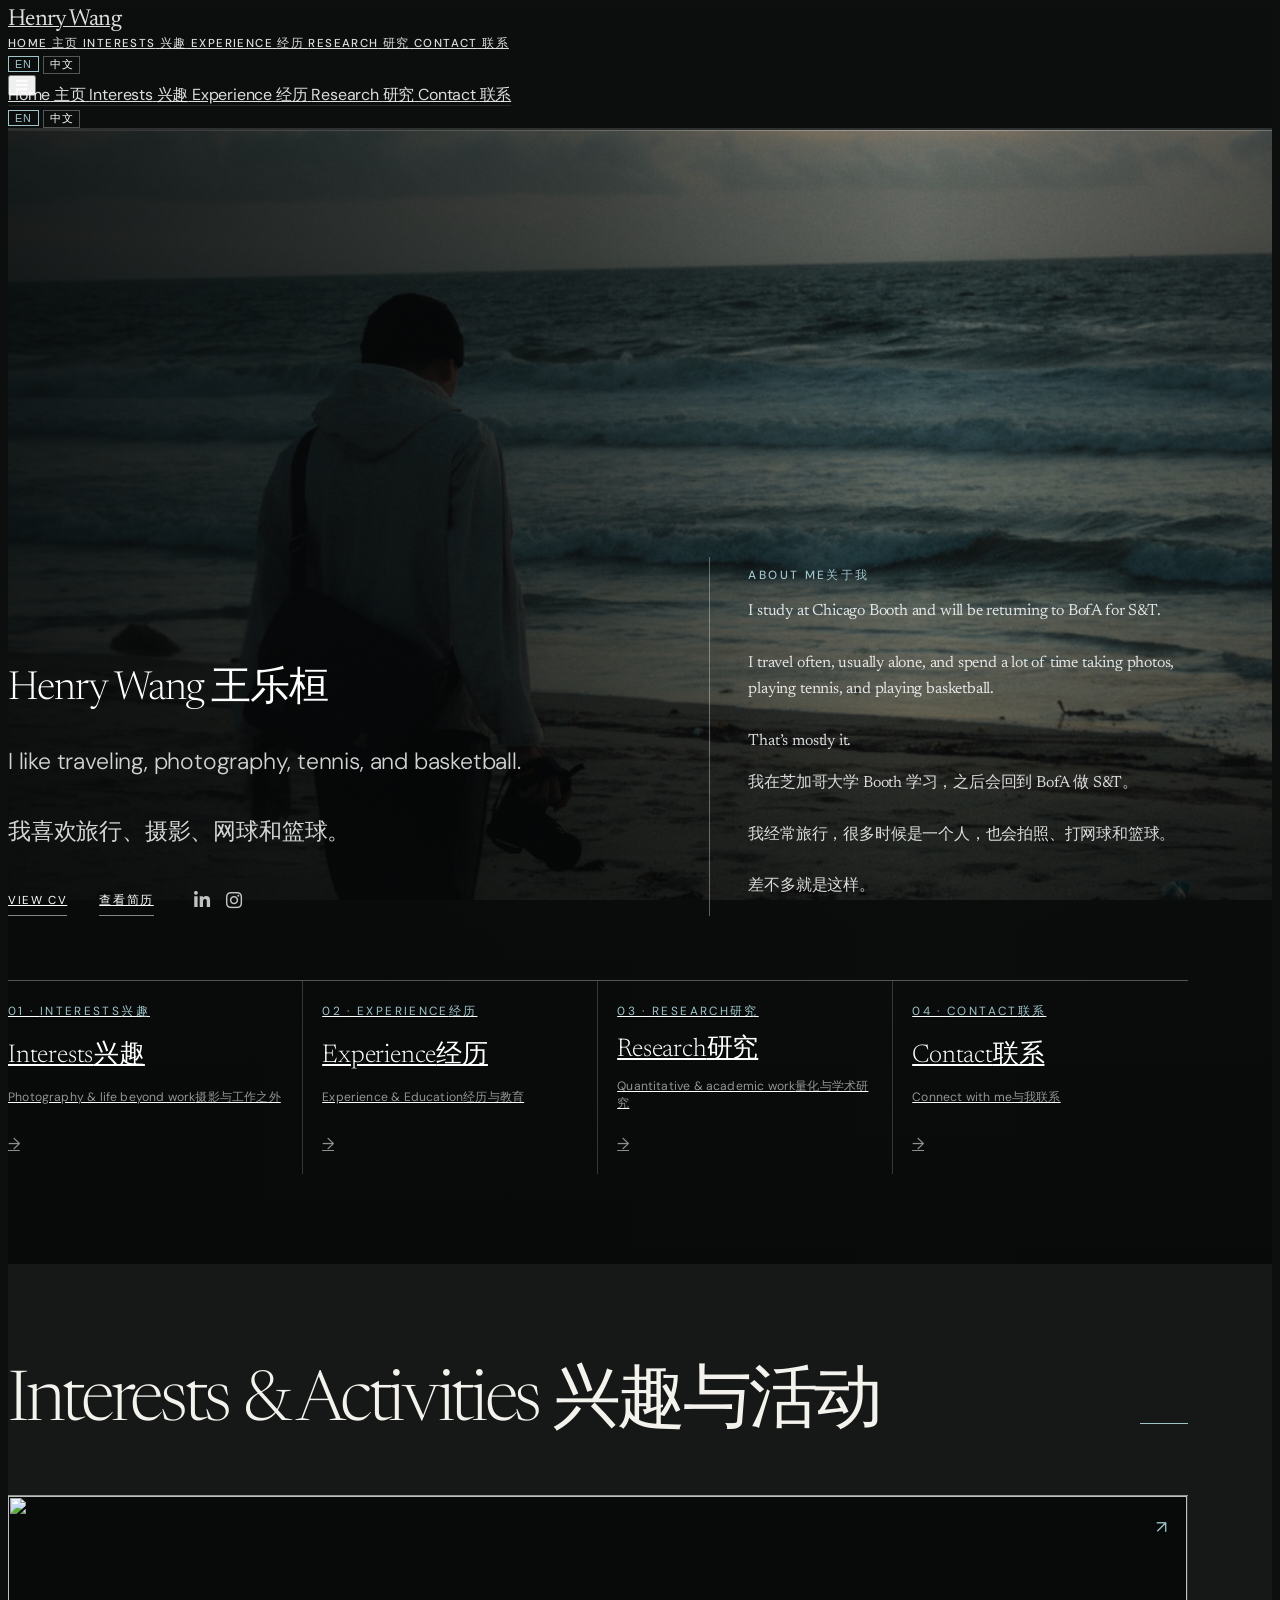
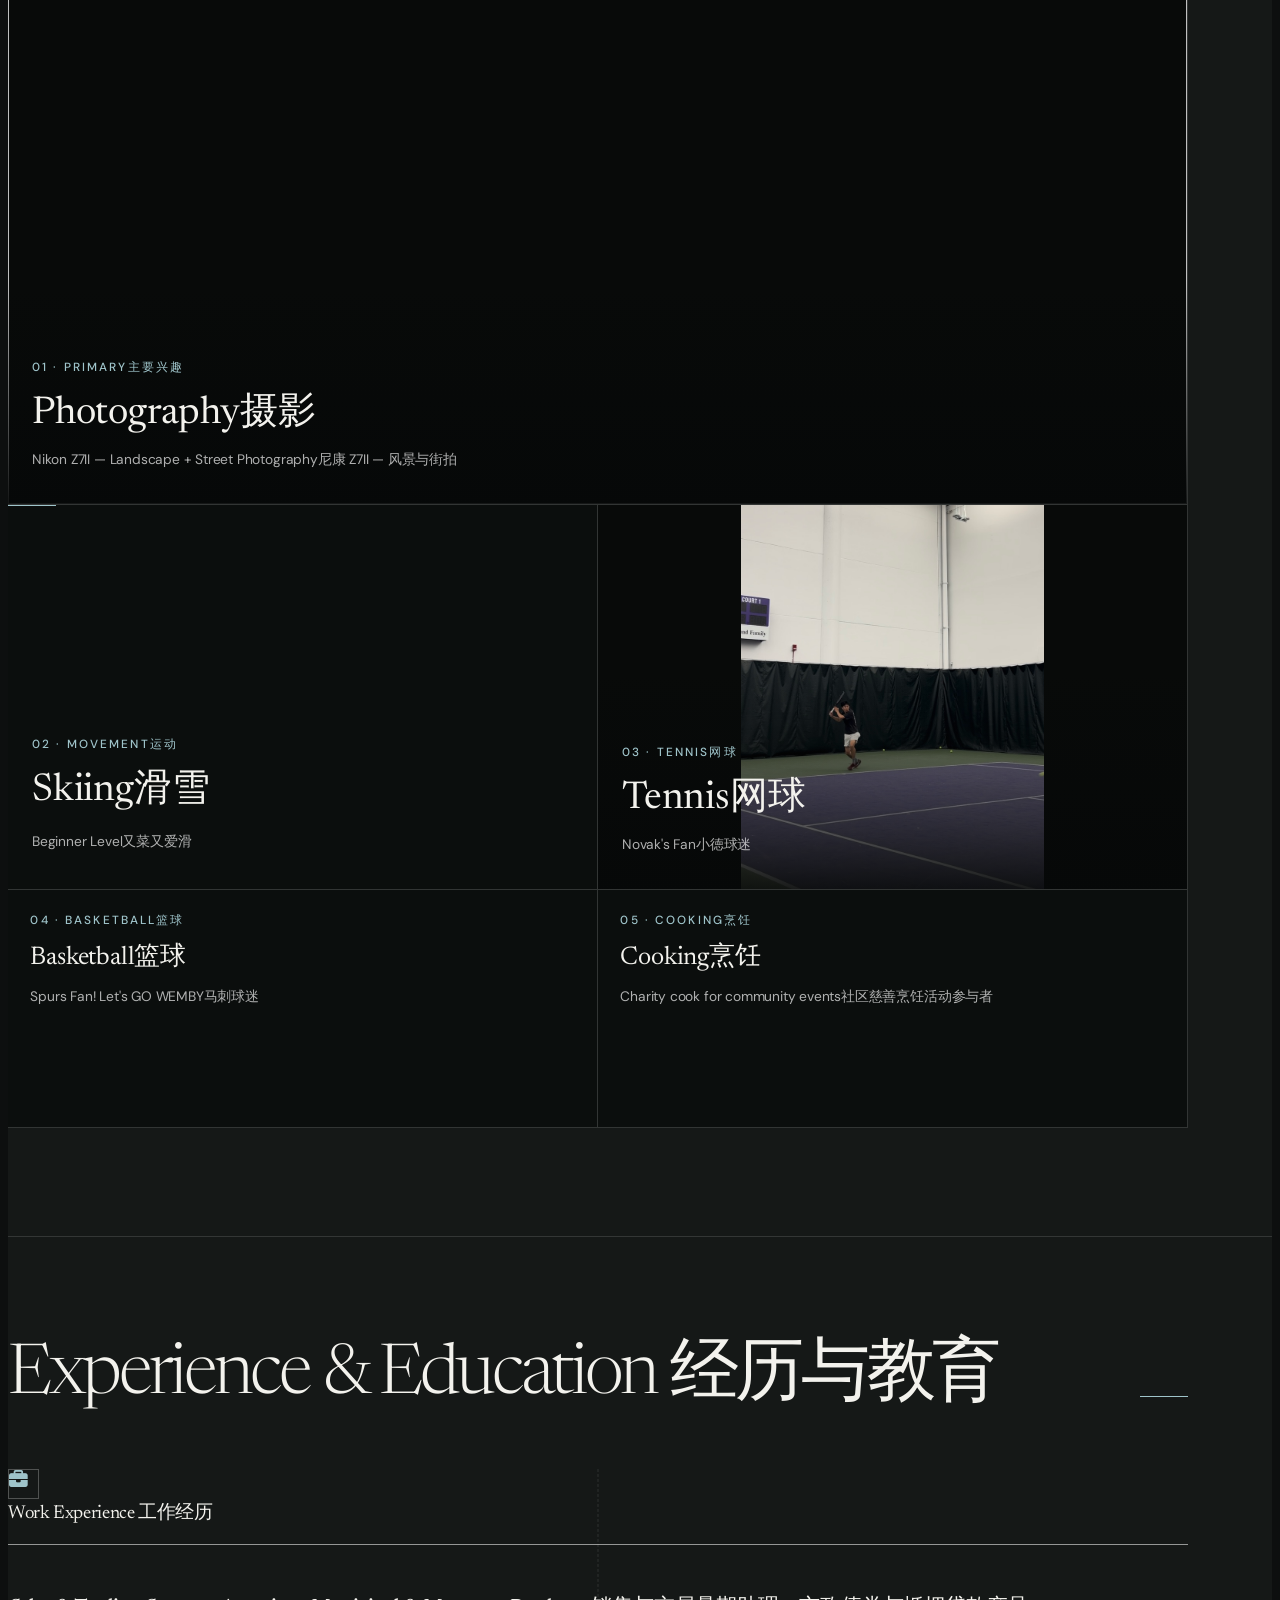
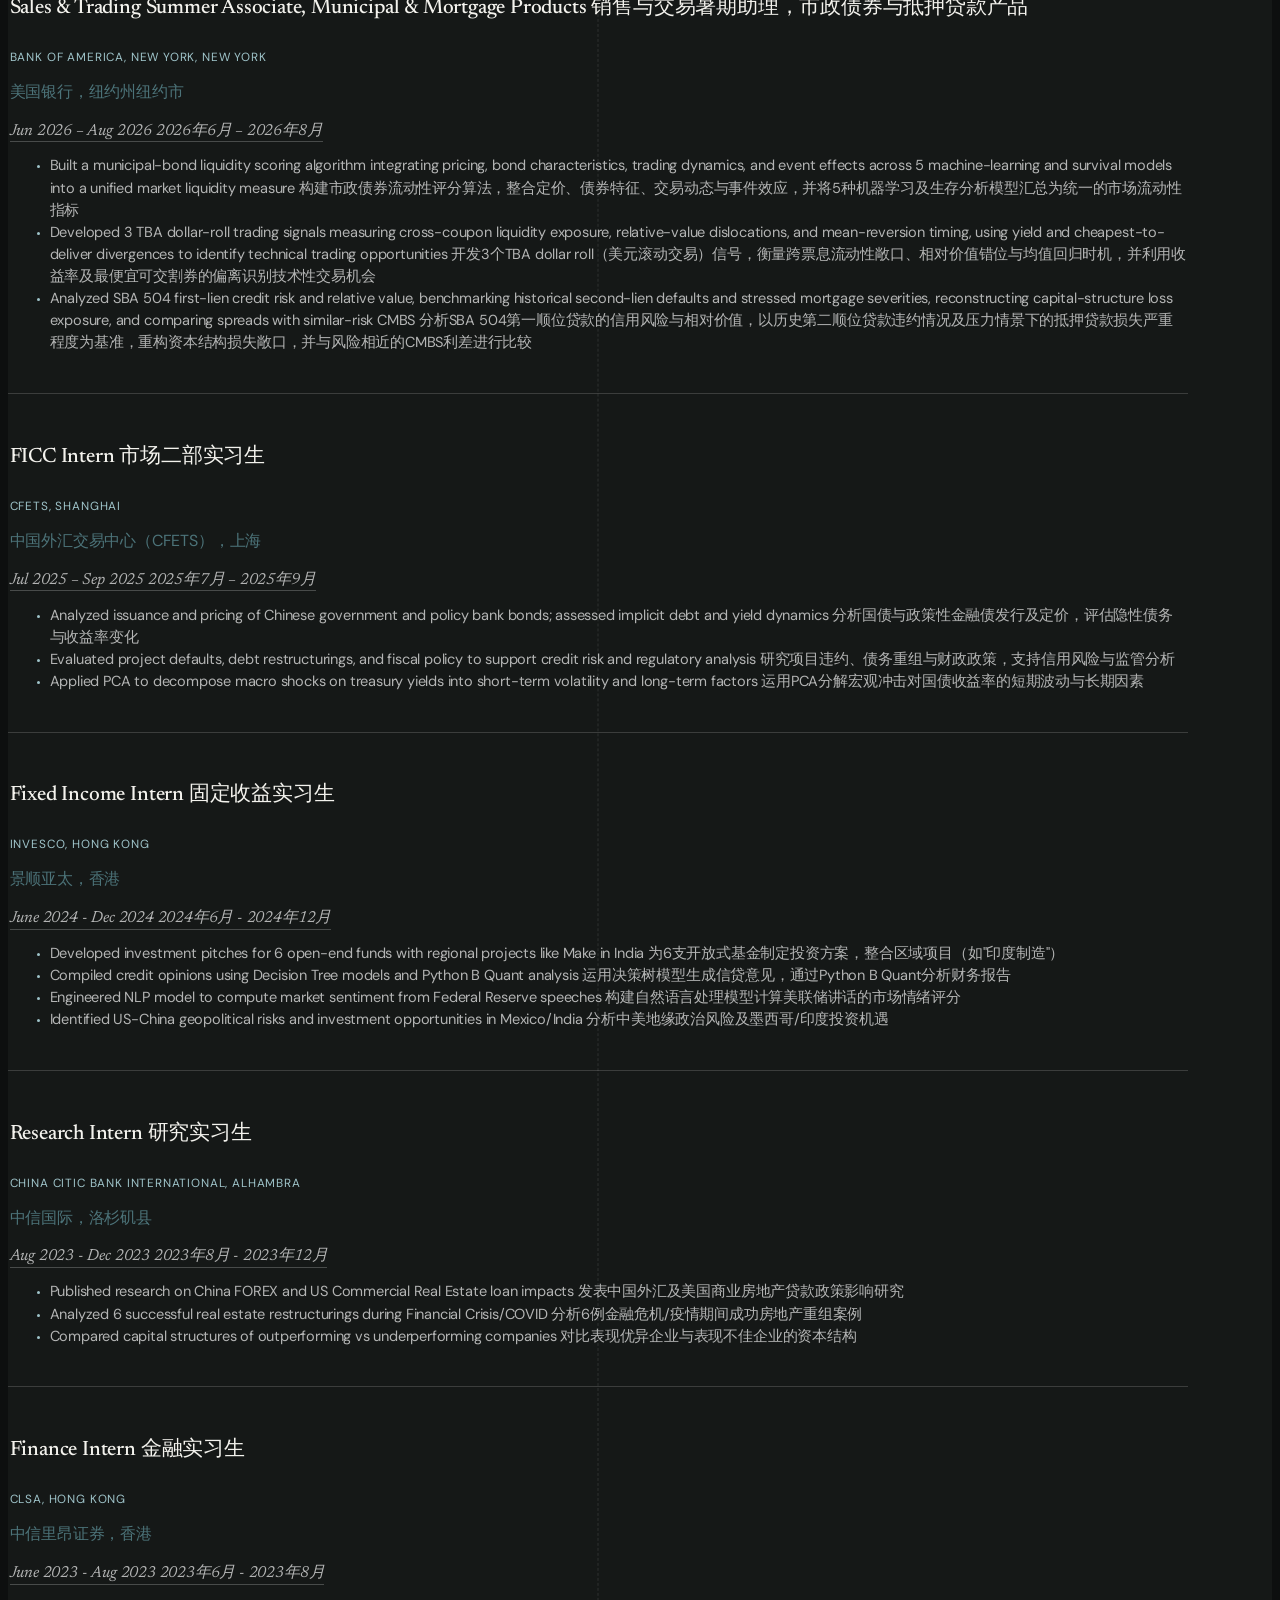
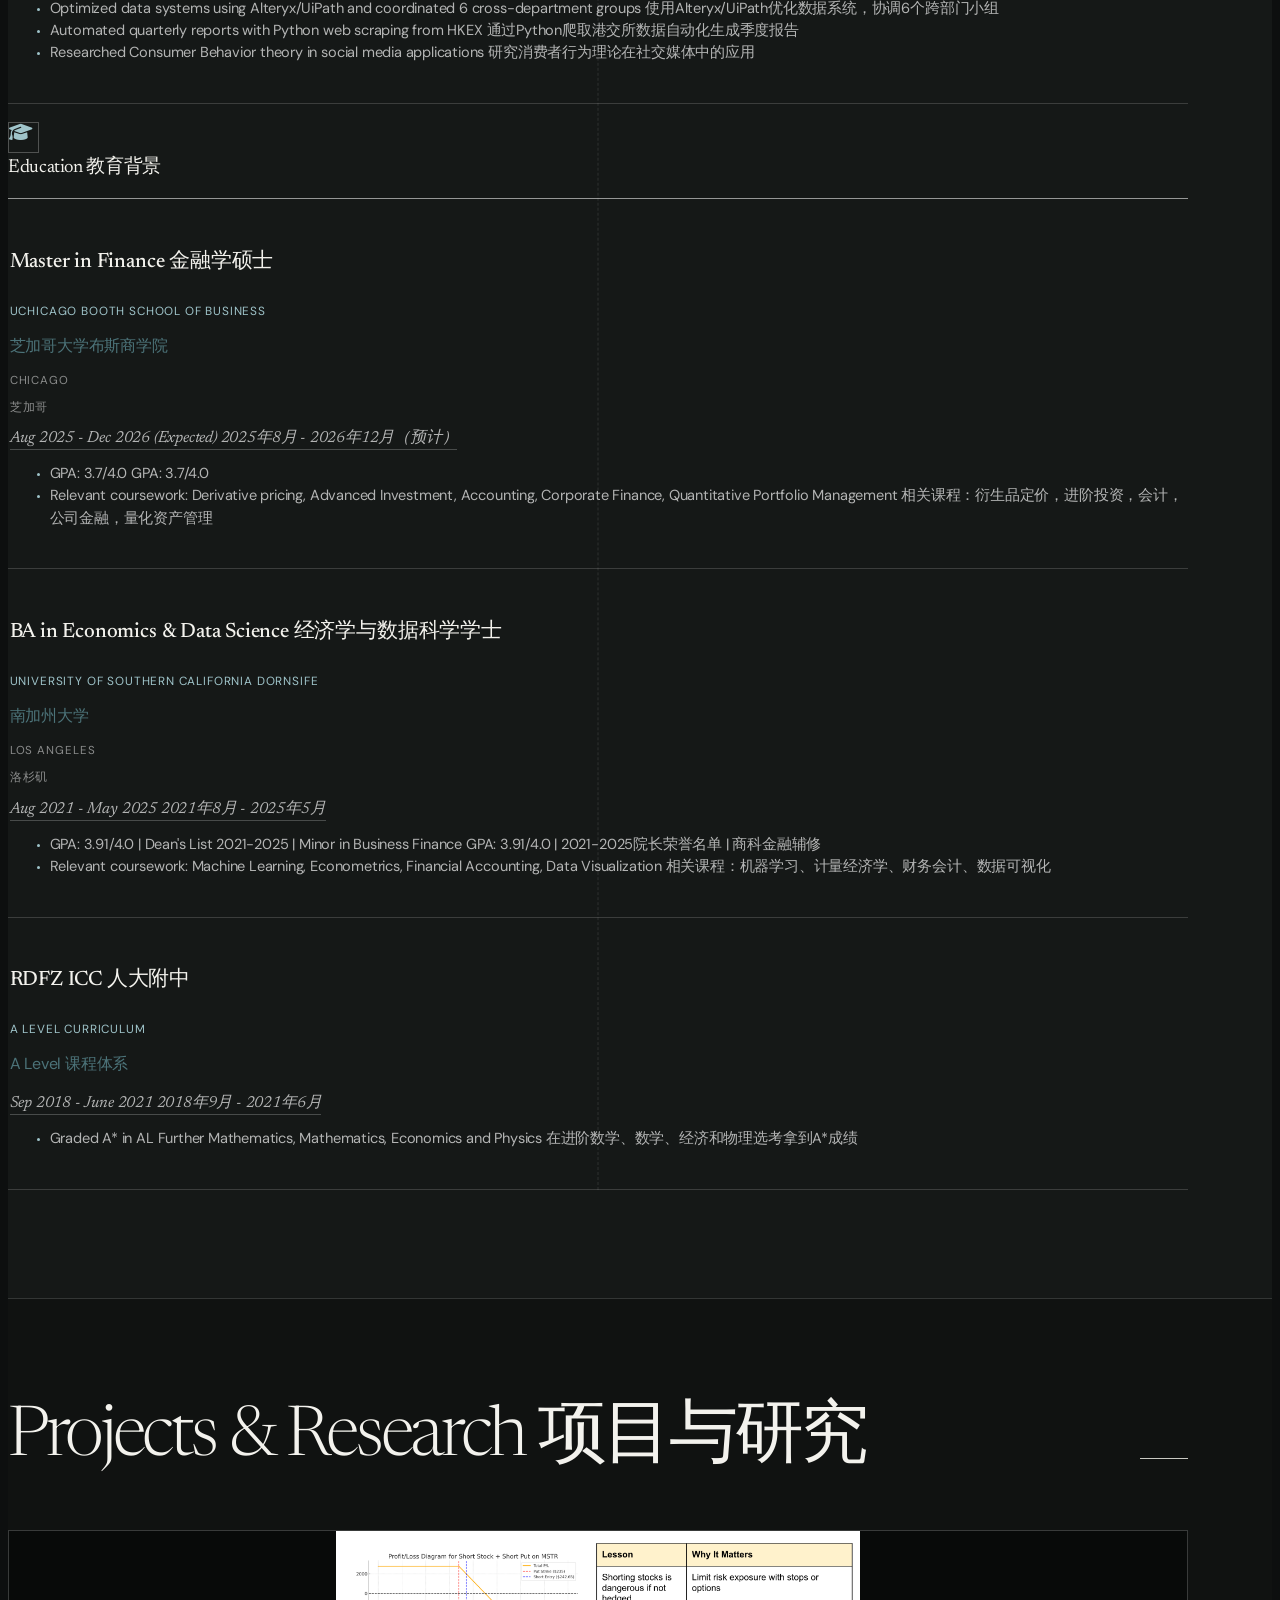
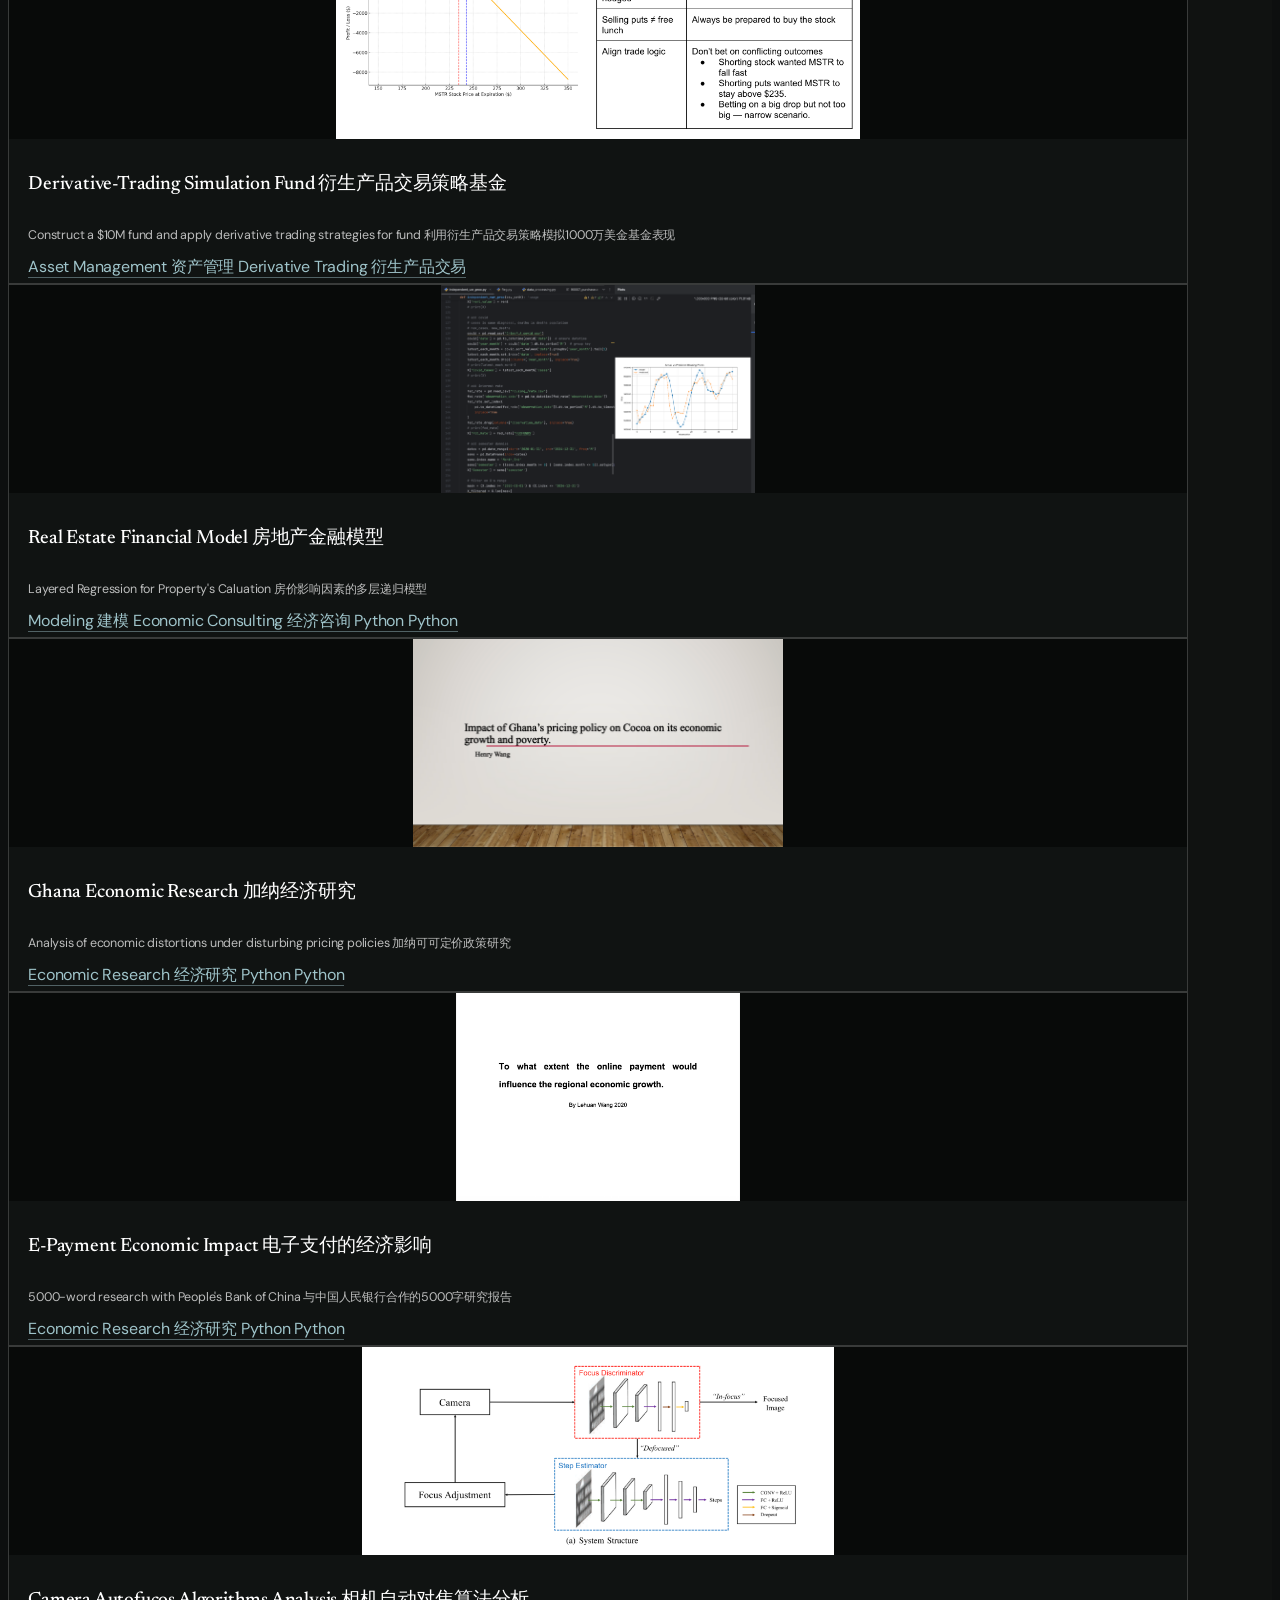
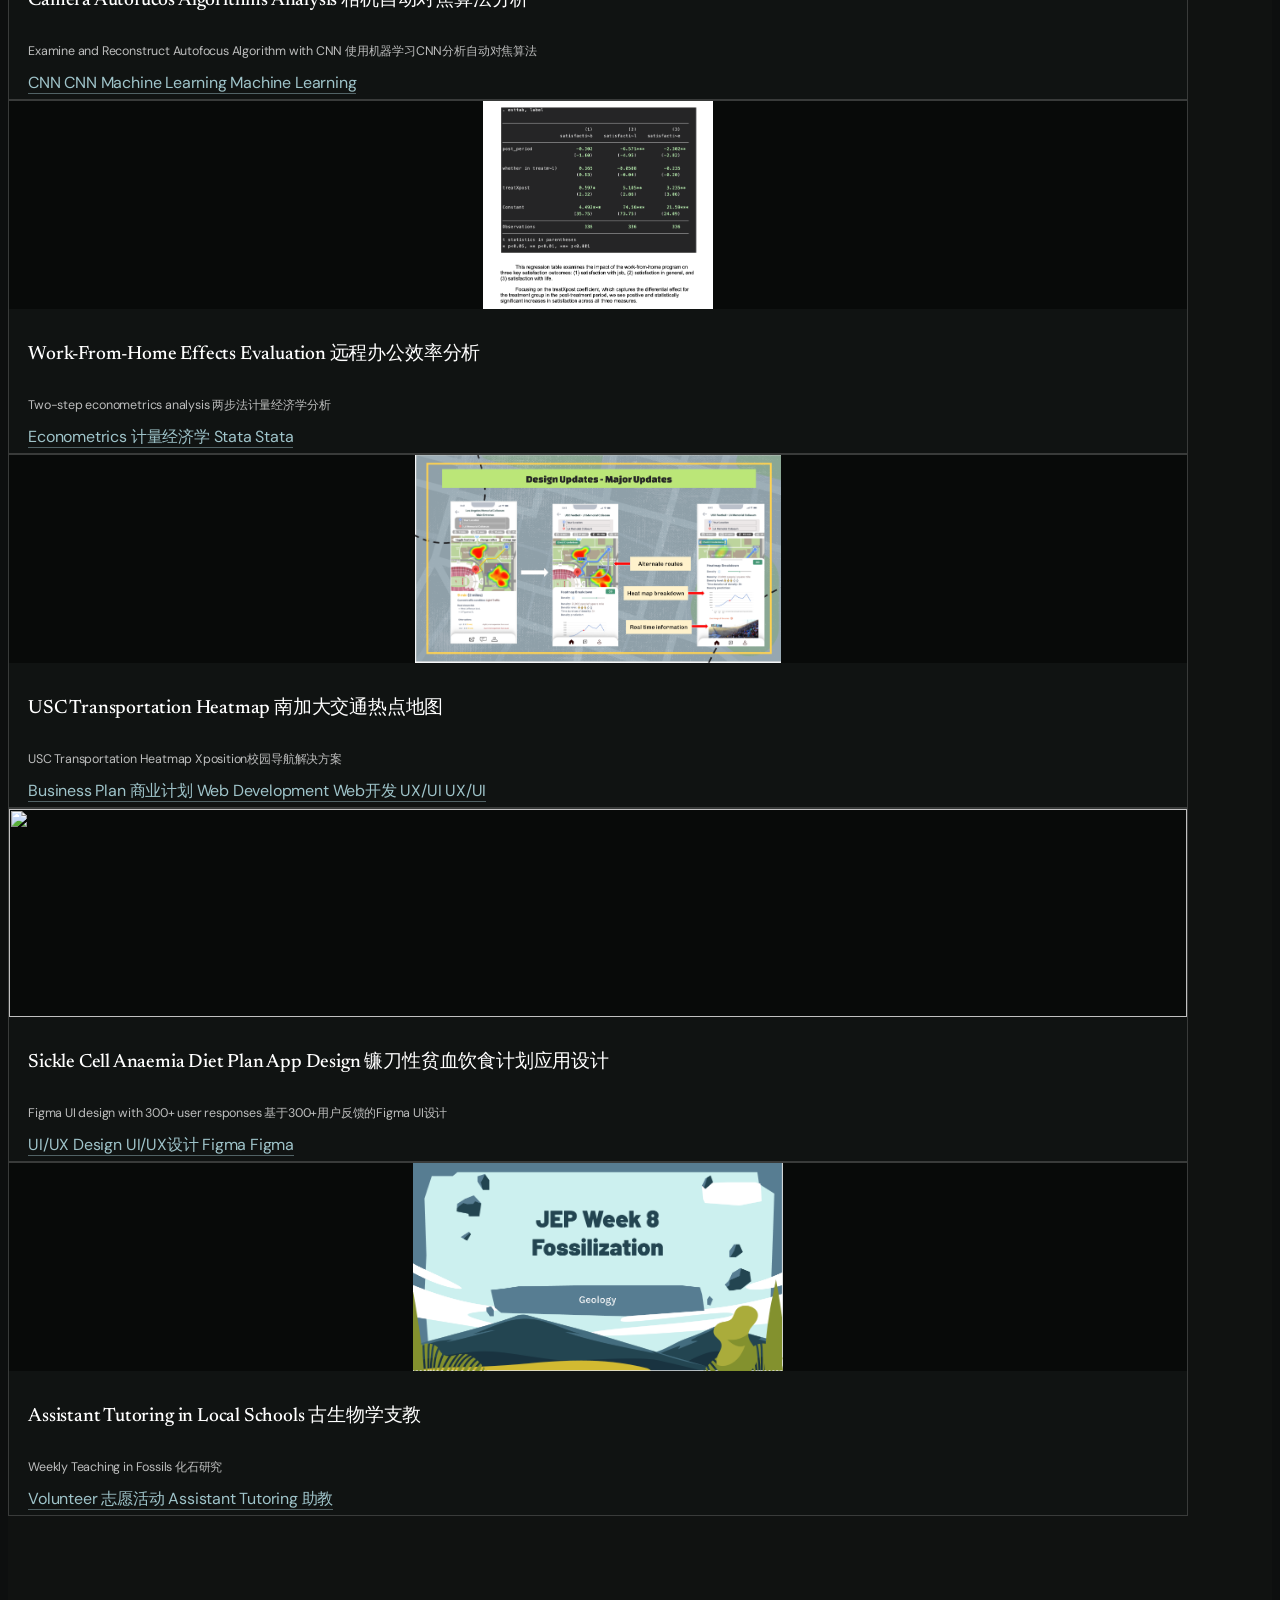
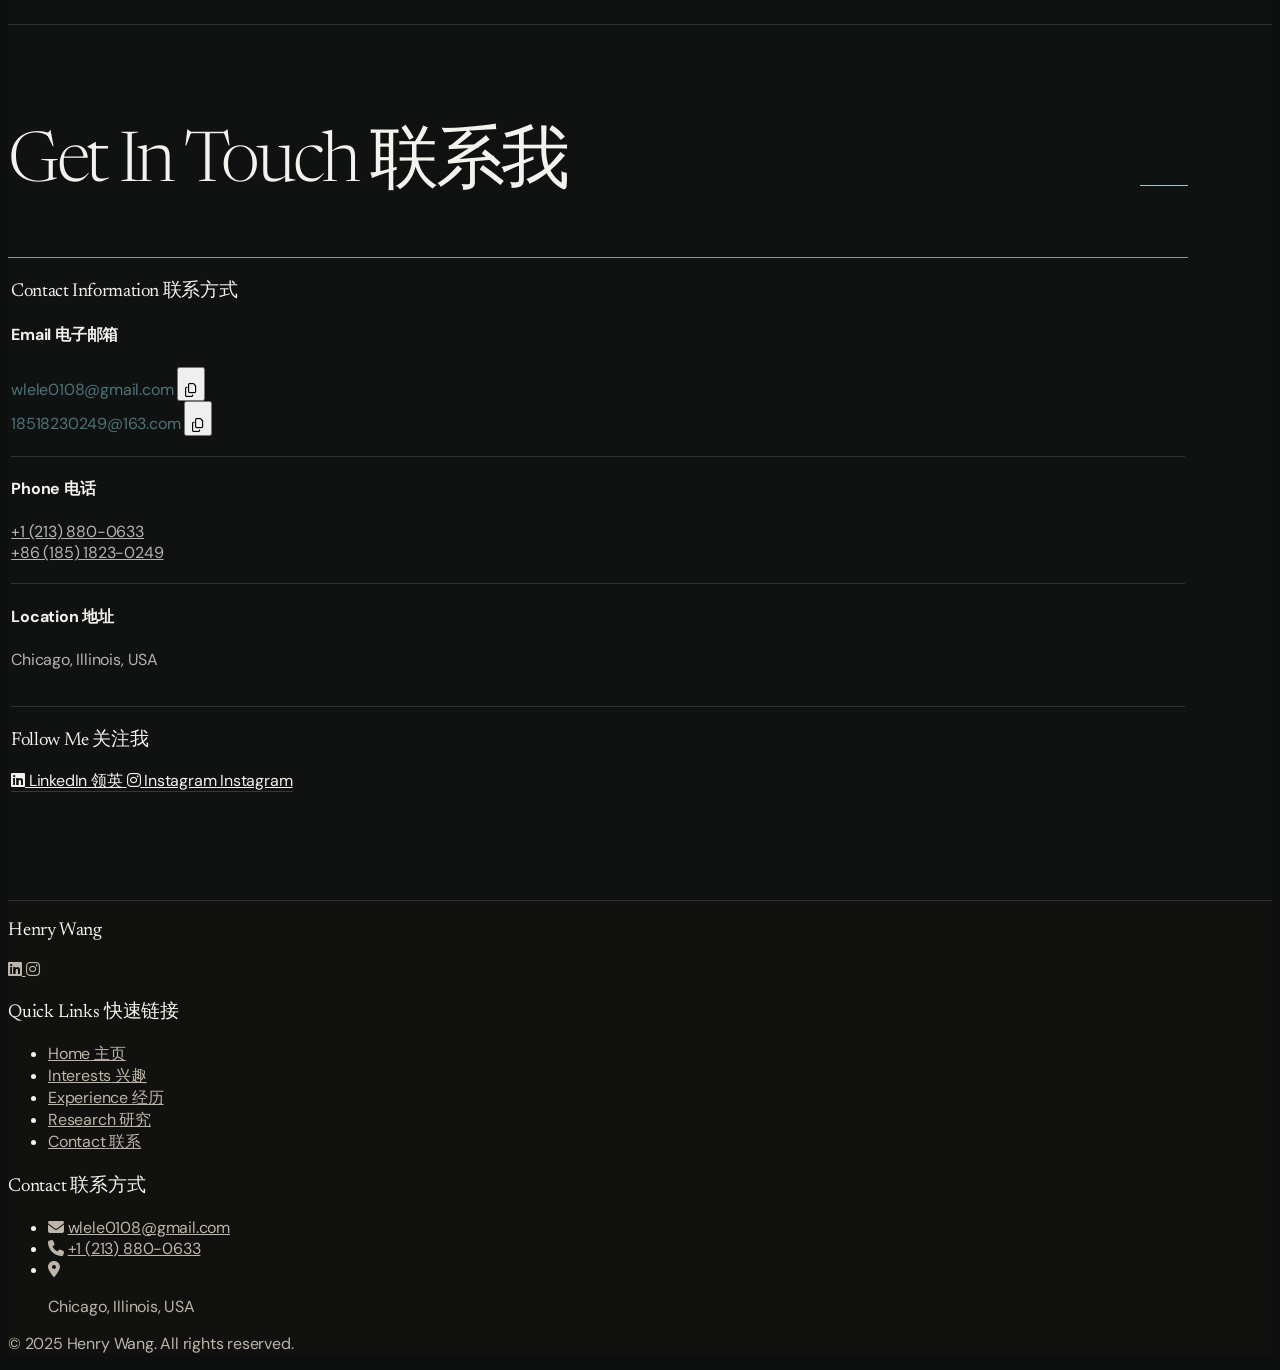
==== commit 3c0d0128: "Update index.html" ====
--- a/index.html
+++ b/index.html
@@ -1605,7 +1605,7 @@
                         </li>
                         <li class="flex items-center space-x-2">
                             <i class="fa-solid fa-location-dot text-gray-400"></i>
-                            <p class="text-gray-400">Los Angeles, California, USA</p>
+                            <p class="text-gray-400">Chicago, Illinois, USA</p>
                         </li>
                     </ul>
                 </div>
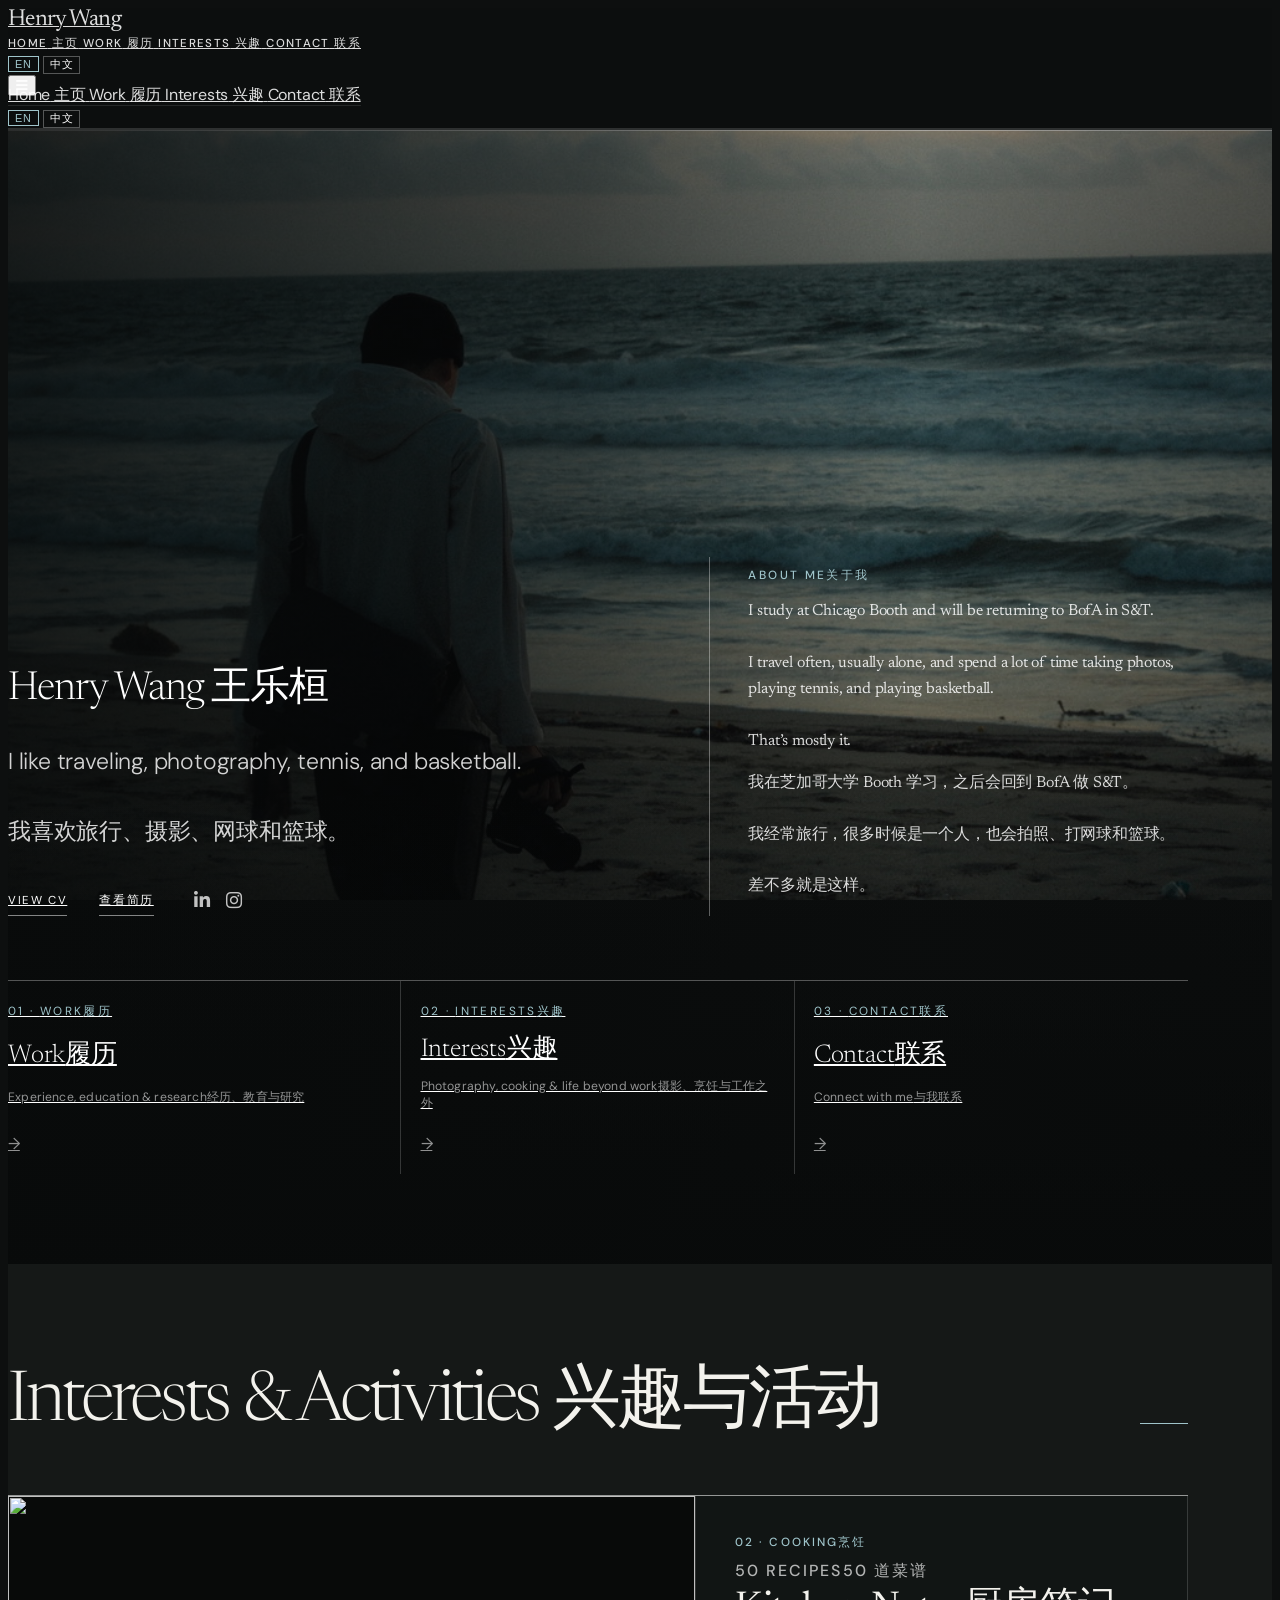
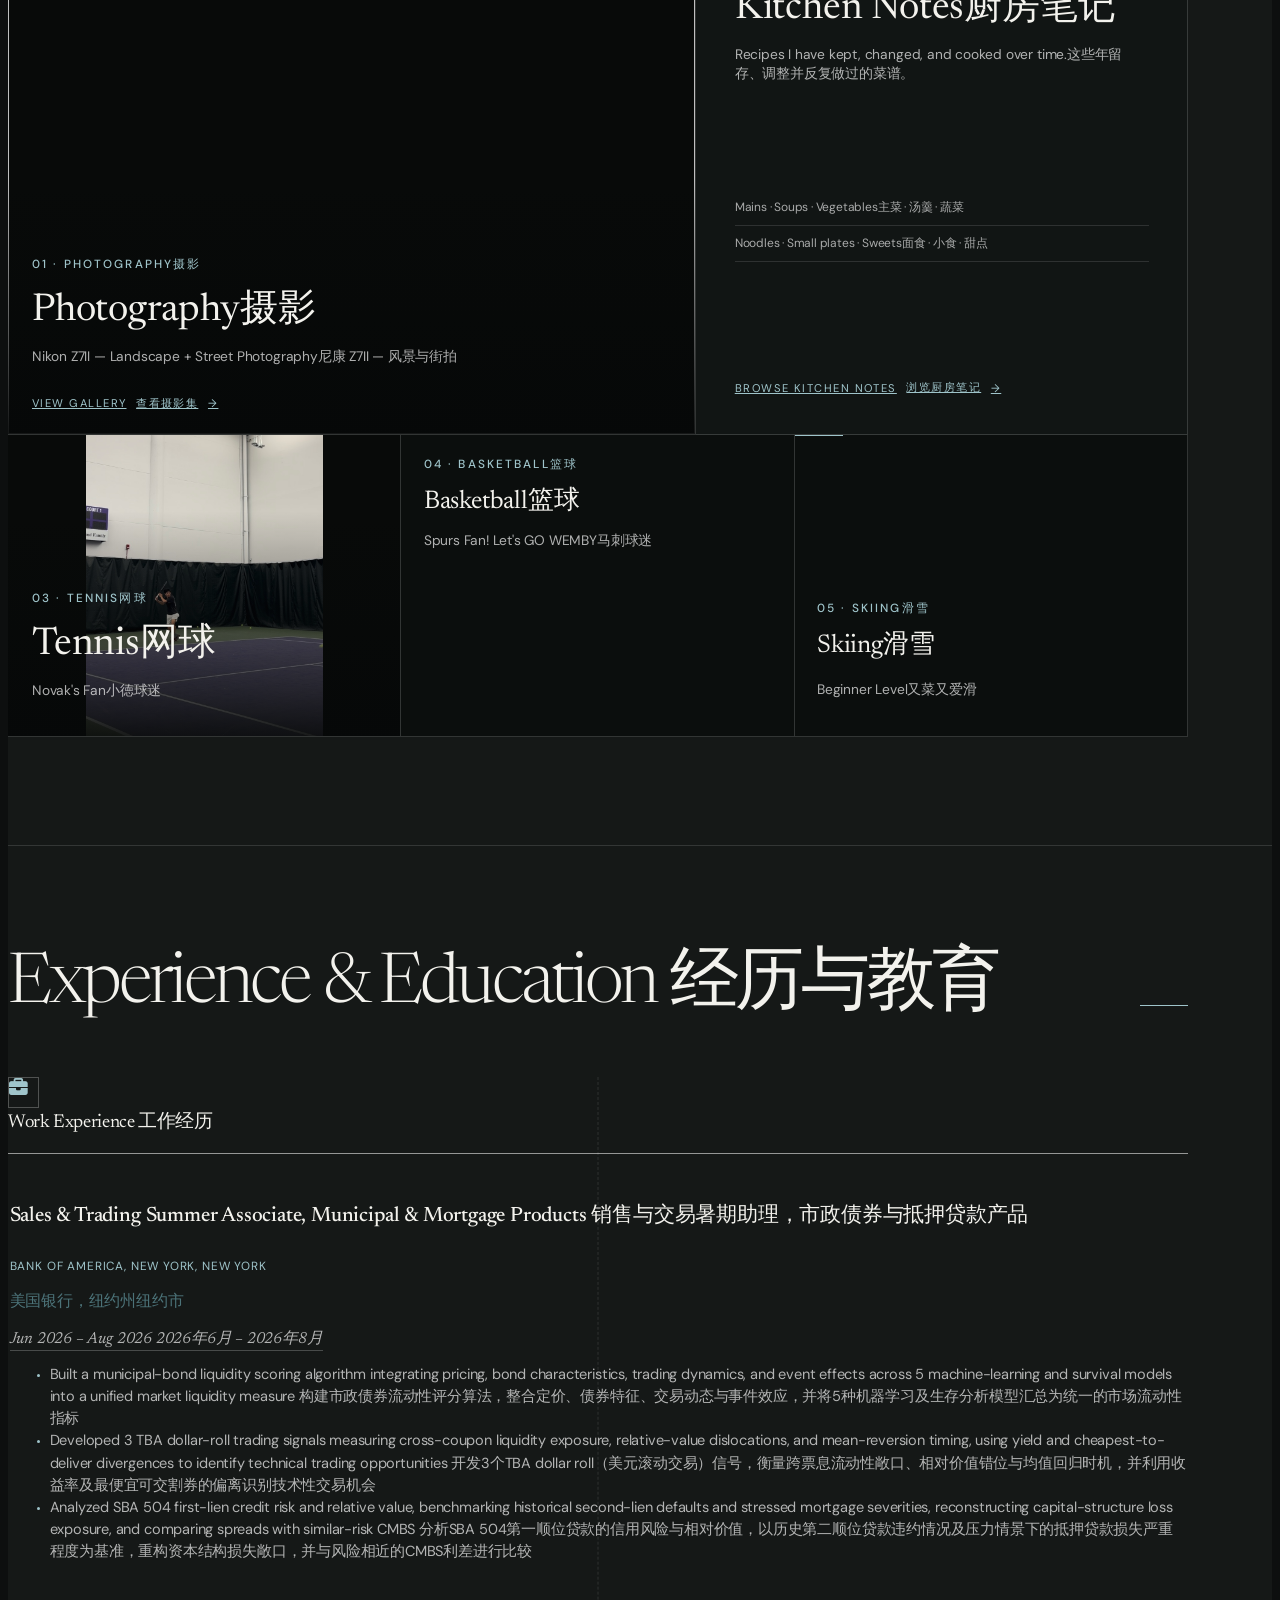
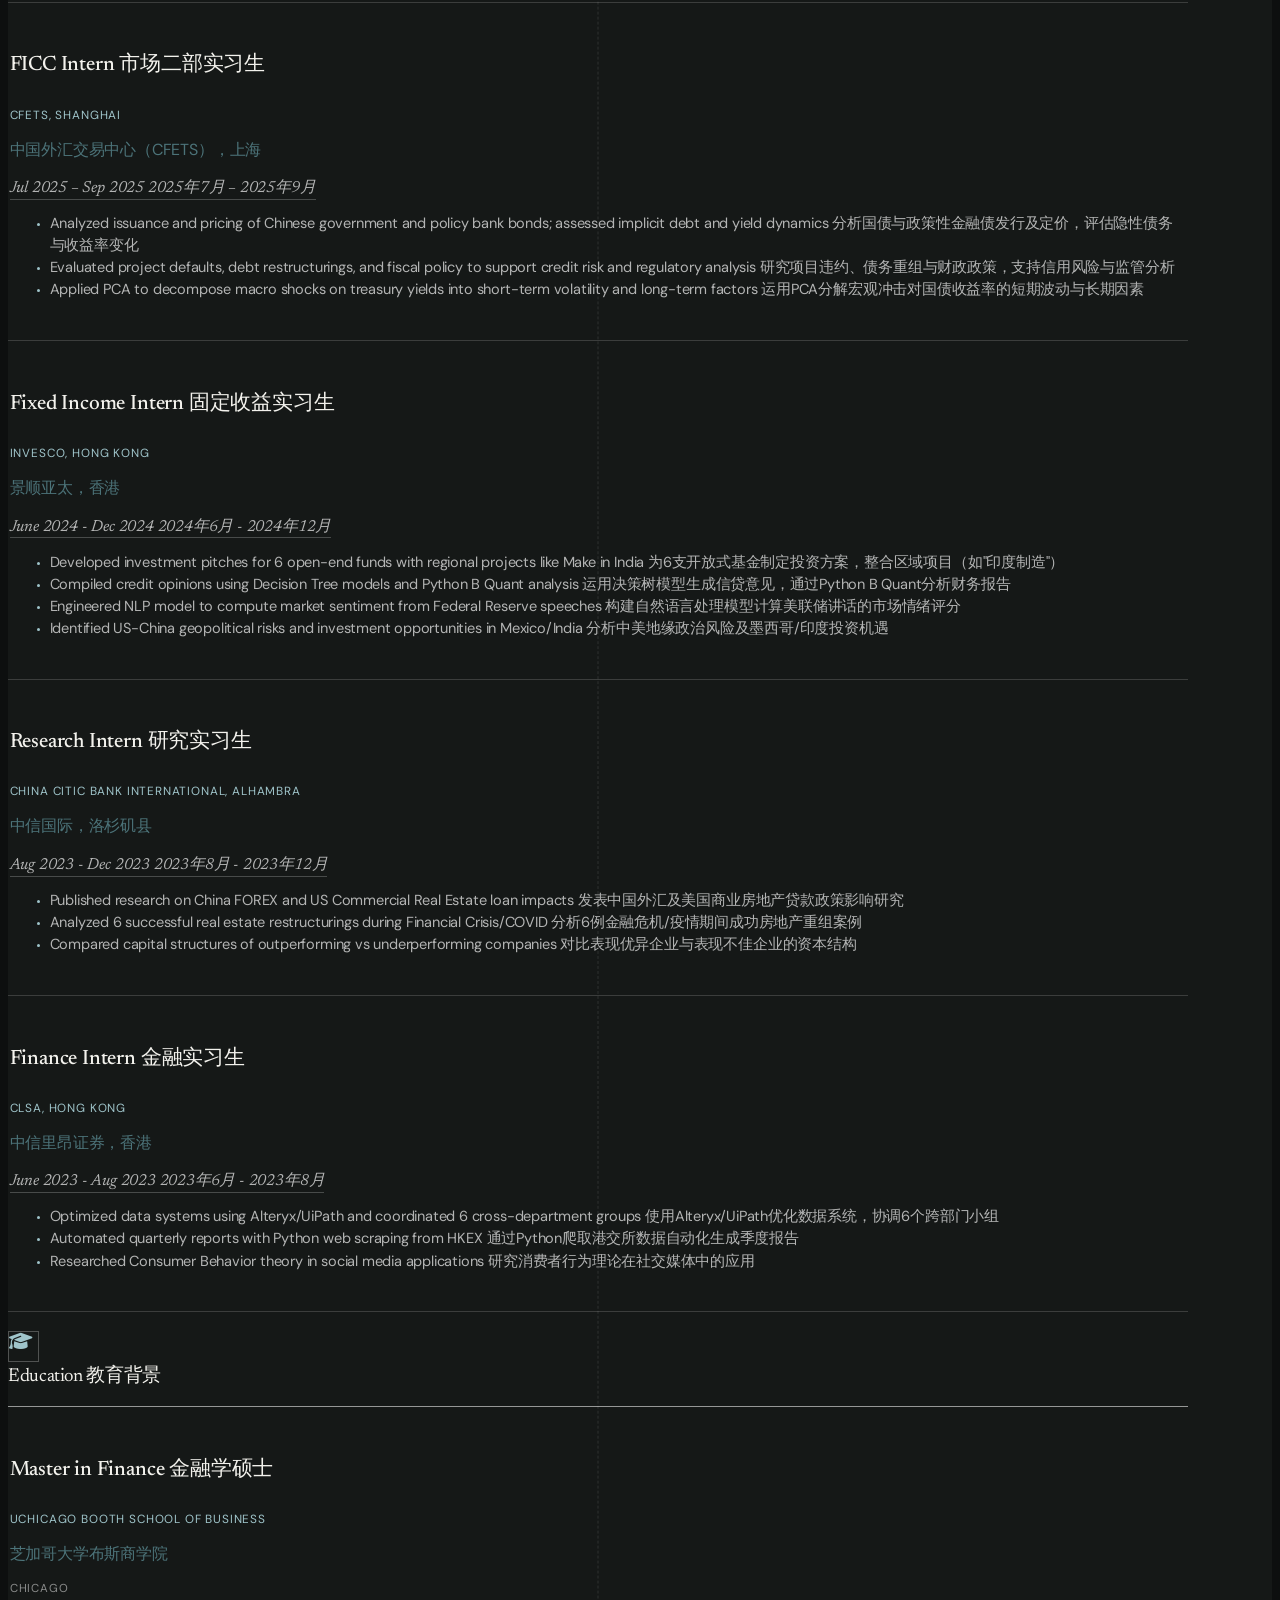
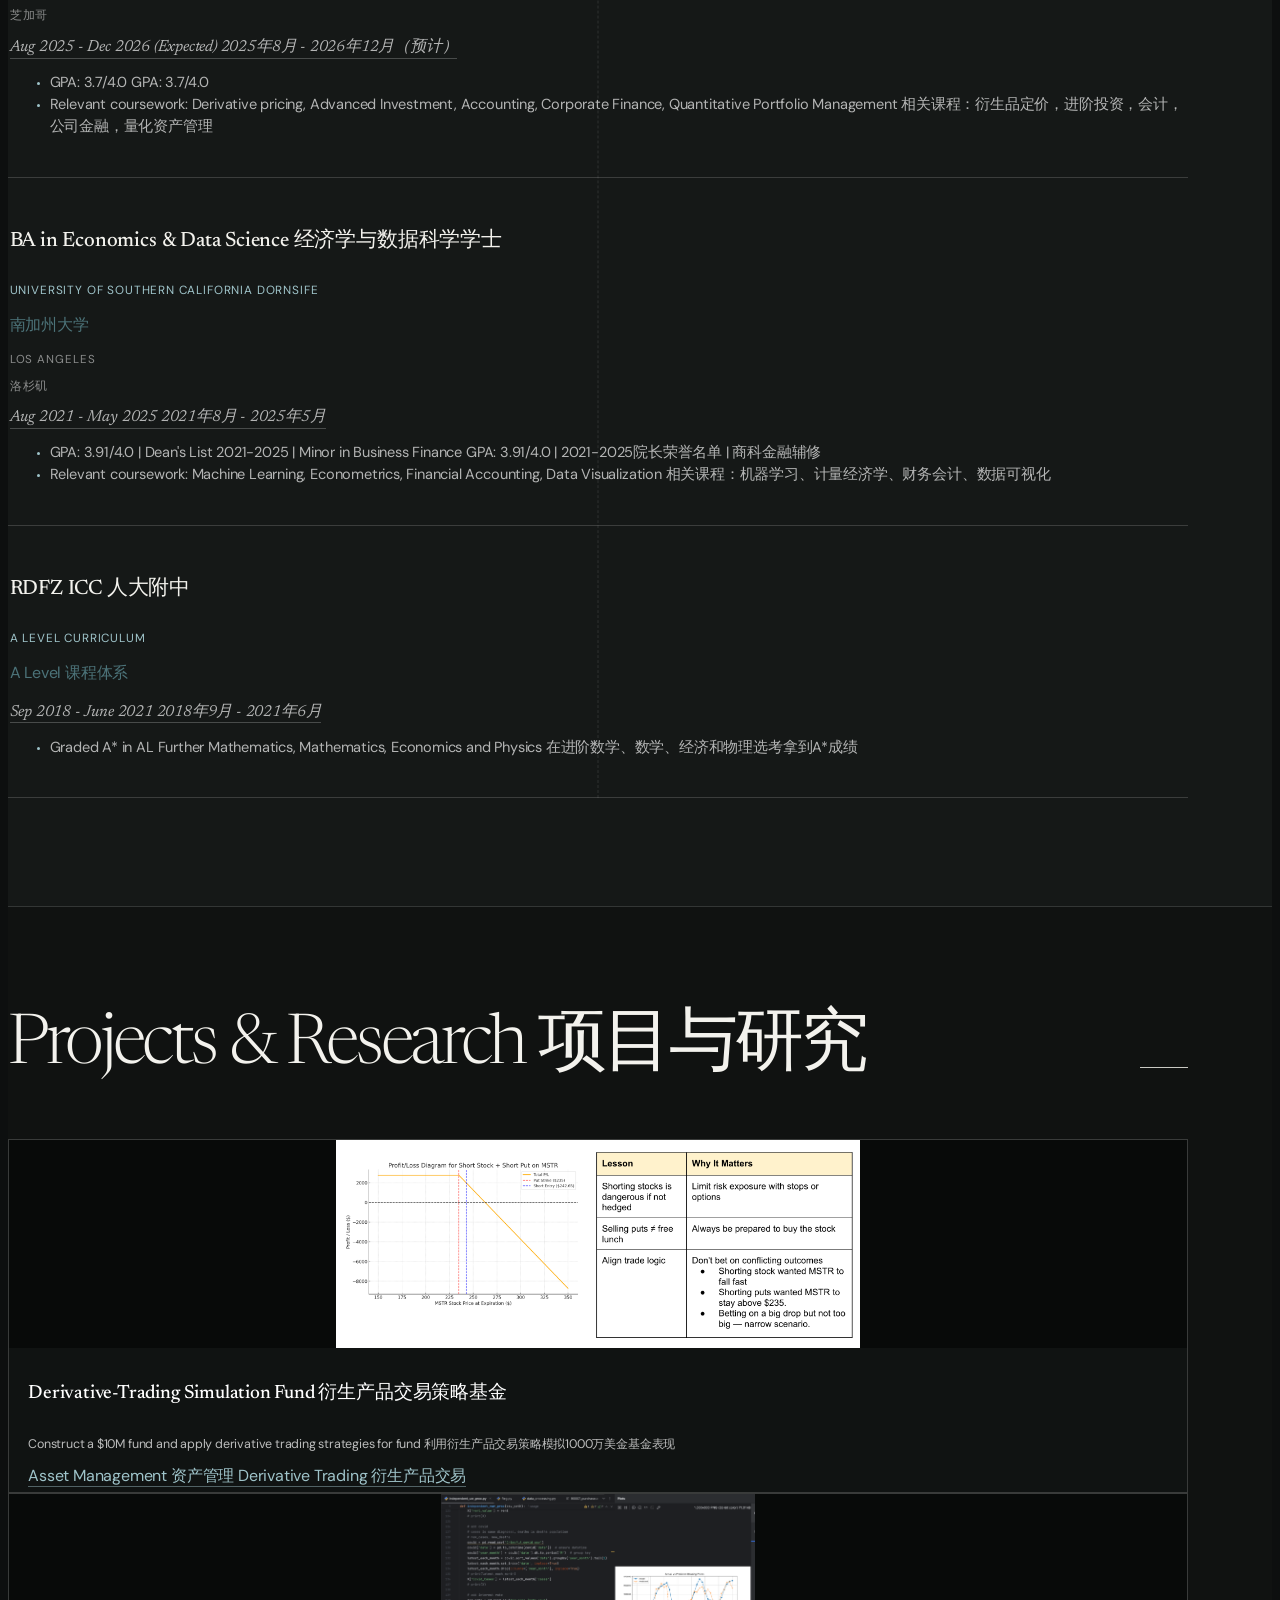
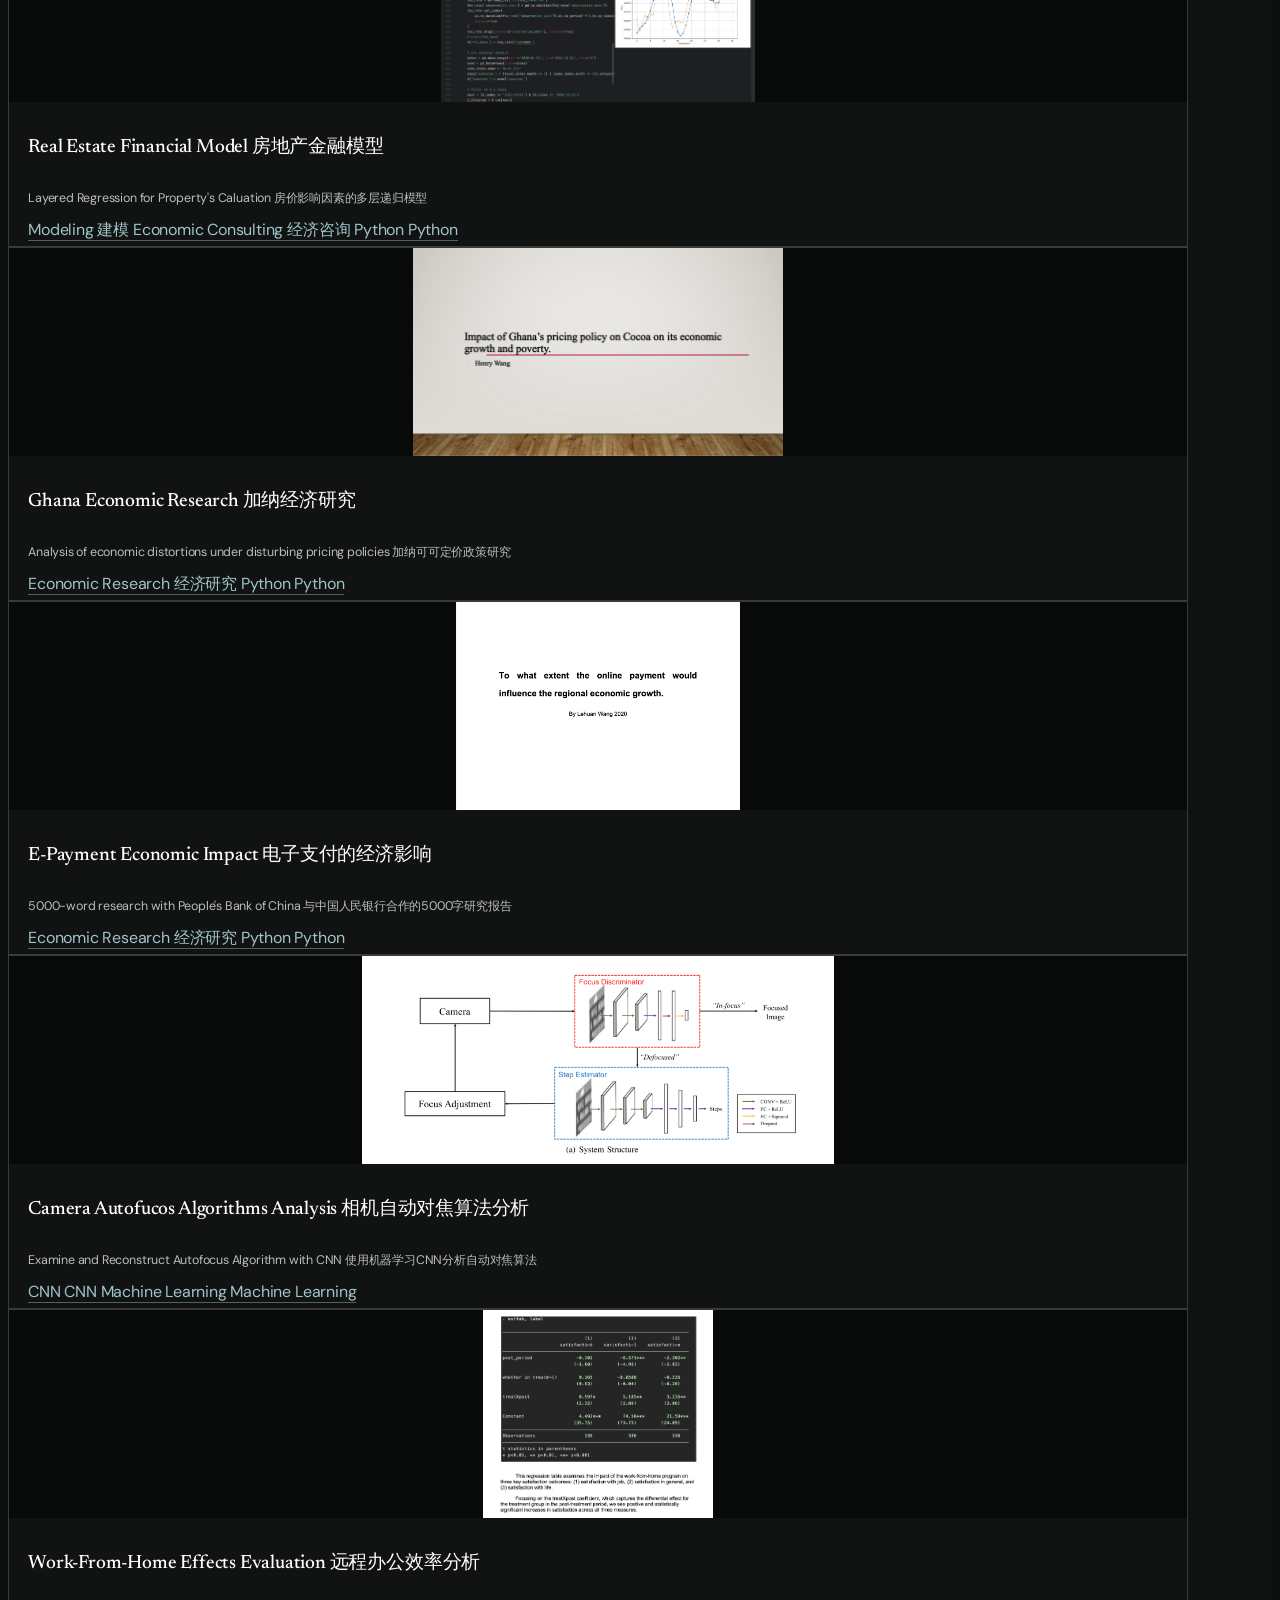
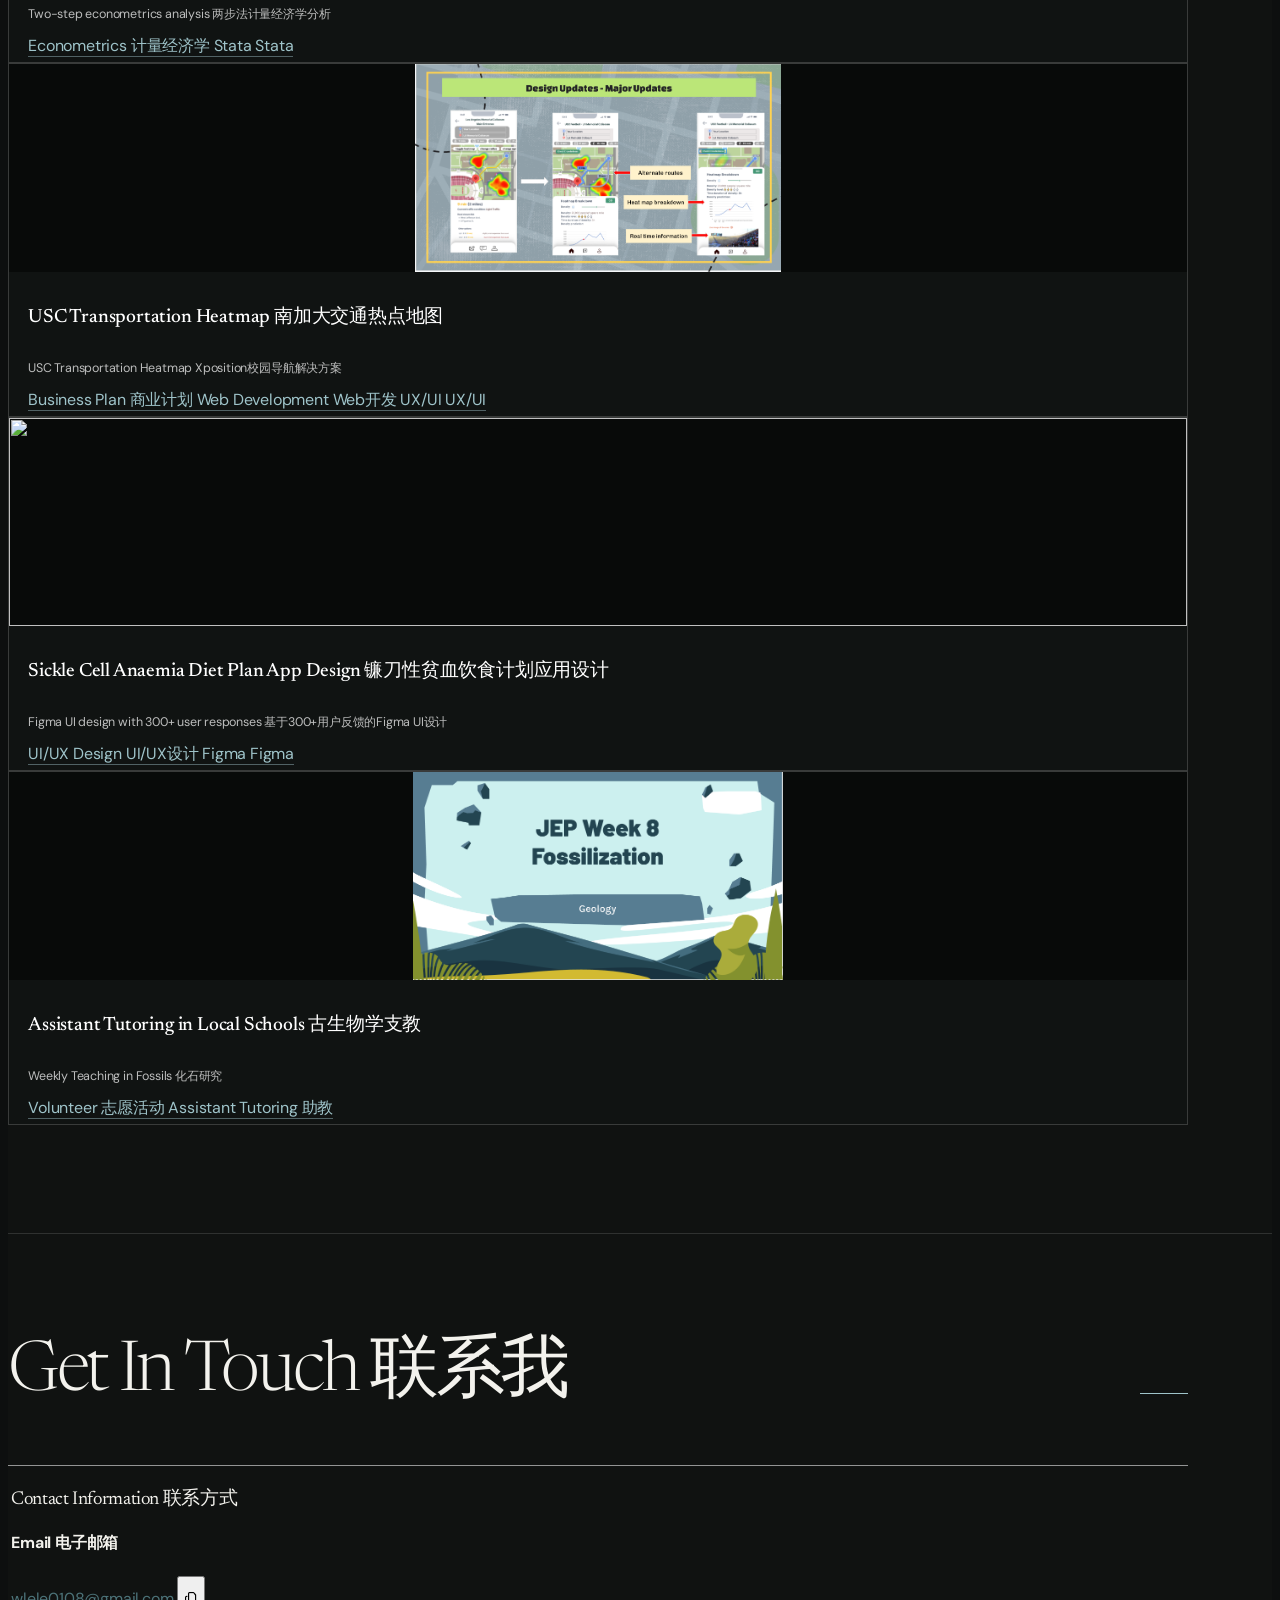
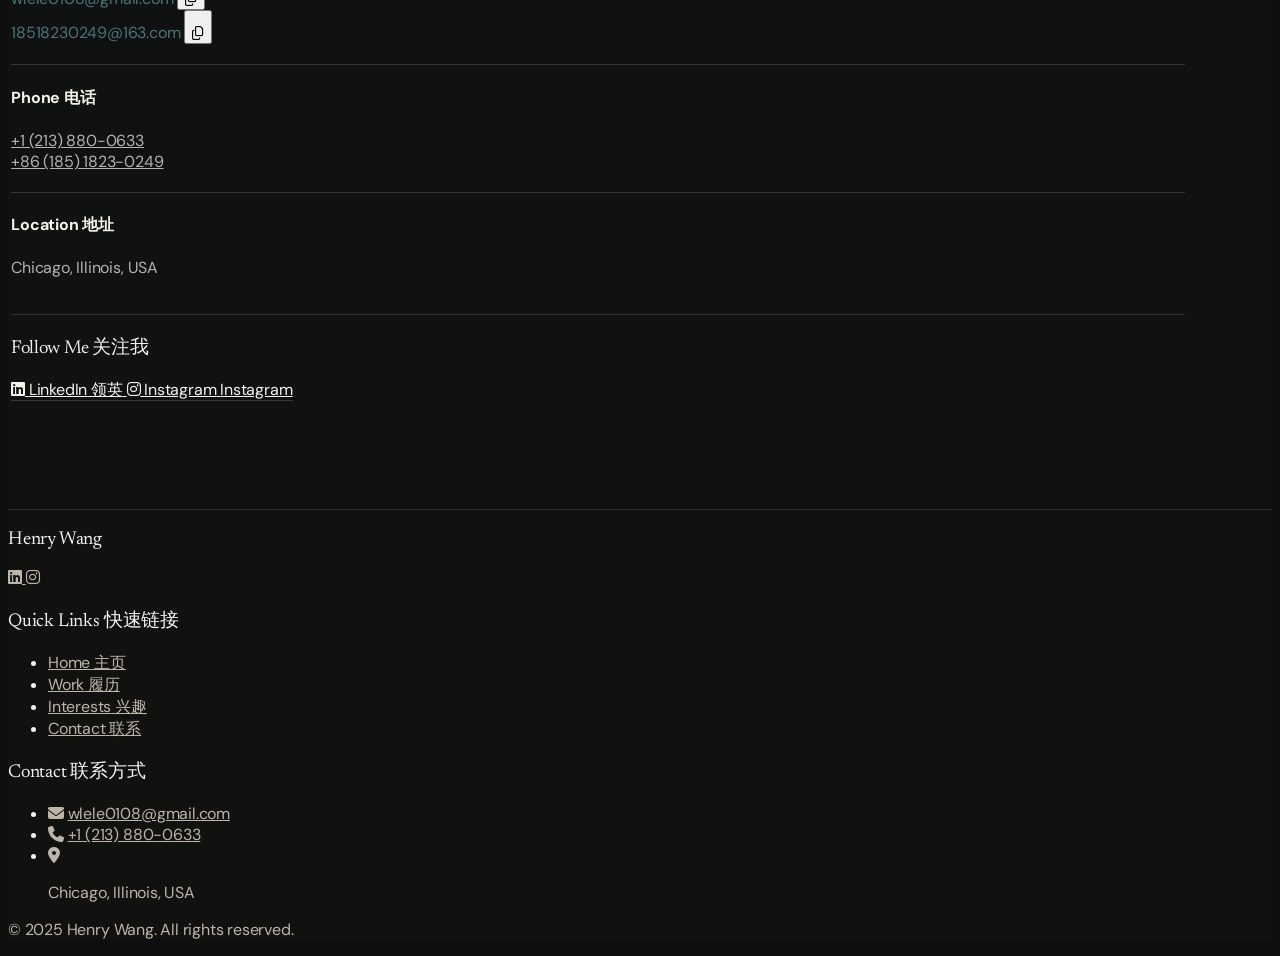
==== commit a7b2fb09: "Deploy updated portfolio gallery and kitchen" ====
--- a/index.html
+++ b/index.html
@@ -349,7 +349,7 @@
         #home .hero-index {
             margin-top: clamp(3.5rem, 8vw, 7rem);
             display: grid;
-            grid-template-columns: repeat(4, minmax(0,1fr));
+            grid-template-columns: repeat(3, minmax(0,1fr));
             border-top: 1px solid rgba(255,255,255,.3);
         }
         #home .hero-index a { min-height: 9.35rem; padding: 1.45rem 1.2rem 1.25rem 0; color: white; border-right: 1px solid rgba(255,255,255,.18); display: flex; flex-direction: column; justify-content: space-between; }
@@ -397,9 +397,9 @@
             #home::before { background: rgba(8,10,10,.62); }
             #home .hero-shell { min-height: 100svh; padding-top: 7.5rem; padding-bottom: 2rem; }
             #home h1 { font-size: 40px !important; }
-            #home .hero-index { grid-template-columns: repeat(2,minmax(0,1fr)); }
+            #home .hero-index { grid-template-columns: 1fr; }
             #home .hero-index a { min-height: 6.75rem; border-bottom: 1px solid rgba(255,255,255,.18); }
-            #home .hero-index a:nth-child(2) { border-right: 0; }
+            #home .hero-index a { padding-left: 0 !important; border-right: 0; }
             #projects .grid.sm\:grid-cols-2 { display: grid !important; grid-template-columns: 1fr; }
             #projects img { height: 12rem !important; }
         }
@@ -606,8 +606,14 @@
             background: #0b0e0d;
             color: var(--off-white);
         }
-        #interests .interest-photography { grid-column: 1 / -1; min-height: clamp(24rem, 48vw, 38rem); }
-        #interests .interest-primary-link { position: absolute; inset: 0; display: block; color: white; }
+        #interests .interest-feature { min-height: clamp(25rem, 36vw, 34rem); }
+        #interests .interest-photography { grid-column: span 7; }
+        #interests .interest-cooking { grid-column: span 5; display: flex; flex-direction: column; justify-content: space-between; padding: clamp(1.5rem,3vw,2.5rem); background: #111514; }
+        #interests .cooking-count { margin: .7rem 0 0; color: var(--cyan) !important; font-family: var(--sans); font-size: clamp(.82rem,1.25vw,1rem) !important; font-weight: 500; line-height: 1.2; letter-spacing: .13em; text-transform: uppercase; }
+        #interests .cooking-index { display: grid; gap: .55rem; margin: 2rem 0; padding: 0; list-style: none; color: rgba(255,255,255,.64); font-size: .75rem; }
+        #interests .cooking-index li { padding-bottom: .55rem; border-bottom: 1px solid rgba(255,255,255,.12); }
+        #interests .interest-detail-link { display: inline-flex; align-items: center; gap: .6rem; width: fit-content; margin-top: 1rem; color: var(--cyan); font-size: .7rem; letter-spacing: .13em; text-transform: uppercase; }
+        #interests .interest-detail-link:hover { color: white; }
         #interests .photography-media { position: absolute; inset: 0; background: #080a09; }
         #interests .photography-frame {
             position: absolute;
@@ -618,7 +624,7 @@
             object-position: center;
             opacity: 0;
             transform: scale(1);
-            transition: opacity 520ms var(--ease-editorial), transform 850ms var(--ease-editorial) !important;
+            transition: opacity 220ms ease, transform 850ms var(--ease-editorial) !important;
         }
         #interests .photography-frame.is-active { opacity: 1; }
         #interests .interest-photography:hover .photography-frame.is-active { transform: scale(1.008); }
@@ -647,6 +653,10 @@
             opacity: .72;
             pointer-events: auto;
         }
+        #interests .interest-photography:focus-within .photography-control {
+            opacity: .72;
+            pointer-events: auto;
+        }
         #interests .interest-photography .photography-control:hover {
             opacity: .96;
             border-color: rgba(255,255,255,.68);
@@ -662,6 +672,7 @@
             background: linear-gradient(to top, rgba(6,8,8,.92), transparent);
             pointer-events: none;
         }
+        #interests .interest-caption .interest-detail-link { pointer-events: auto; }
         #interests .interest-label {
             display: block;
             margin-bottom: .65rem;
@@ -676,14 +687,14 @@
         #interests .interest-item h3 { margin: 0 0 .35rem !important; color: var(--off-white) !important; font-size: clamp(1.7rem, 3vw, 2.8rem); }
         #interests .interest-item p { color: rgba(255,255,255,.68) !important; font-size: .86rem; }
         #interests .interest-arrow { position: absolute; z-index: 3; top: 1.25rem; right: 1.25rem; color: var(--cyan); font-size: 1.1rem; }
-        #interests .interest-secondary { grid-column: span 6; min-height: 21rem; }
+        #interests .interest-secondary { grid-column: span 4; min-height: 16rem; }
         #interests .interest-skiing { display: flex; flex-direction: column; justify-content: flex-end; padding: 1.5rem; }
         #interests .interest-skiing::before { content: ""; position: absolute; left: 0; top: 0; width: 3rem; height: 1px; background: var(--cyan); pointer-events: none; transition: width 320ms var(--ease-editorial); }
         #interests .interest-skiing:hover::before { width: 6rem; }
         #interests .interest-tennis .interest-media { position: absolute; inset: 0; background: #080a09; }
         #interests .interest-tennis .interest-media img,
         #interests .interest-tennis .interest-media video { width: 100%; height: 100%; object-fit: contain; object-position: center; }
-        #interests .interest-supporting { grid-column: span 6; min-height: 12rem; padding: 1.4rem; transition: transform 320ms var(--ease-editorial), background 320ms var(--ease-editorial) !important; }
+        #interests .interest-supporting { padding: 1.4rem; transition: transform 320ms var(--ease-editorial), background 320ms var(--ease-editorial) !important; }
         #interests .interest-supporting:hover { background: #121615; transform: translateY(-2px); }
         #interests .interest-supporting h3 { font-size: clamp(1.45rem, 2vw, 2rem); }
 
@@ -704,17 +715,19 @@
             #projects img { height: 13rem !important; }
             #interests .grid > div:first-child { min-height: 16rem; }
             #interests .interest-grid { grid-template-columns: 1fr; }
-            #interests .interest-photography,
+            #interests .interest-feature,
             #interests .interest-secondary,
             #interests .interest-supporting { grid-column: 1; }
-            #interests .interest-photography { min-height: 26rem; }
-            #interests .interest-secondary { min-height: 18rem; }
+            #interests .interest-feature { min-height: 26rem; }
+            #interests .interest-cooking { min-height: 24rem; }
+            #interests .interest-secondary { min-height: 14rem; }
             #interests .interest-supporting { min-height: 10rem; }
-            #interests .photography-frame { transition: none !important; transform: none !important; }
+            #interests .photography-control { width: 44px; height: 44px; opacity: .68; pointer-events: auto; }
         }
 
         @media (hover: none), (pointer: coarse) {
-            #interests .photography-control { display: none; }
+            #interests .photography-control { width: 44px; height: 44px; opacity: .68; pointer-events: auto; }
+            #interests .interest-photography:hover .photography-frame.is-active { transform: none; }
             #projects .grid.sm\:grid-cols-2 > .group { height: auto; }
             #projects .absolute.inset-0,
             #projects .group:hover .absolute.inset-0,
@@ -778,22 +791,18 @@
                 </a>
                 
                 <!-- Desktop Navigation -->
-                <nav class="hidden md:flex space-x-8 items-center">
+                <nav class="hidden md:flex space-x-4 lg:space-x-8 items-center">
                     <a href="#home" class="text-dark hover:text-primary transition-colors duration-200 font-medium">
                         <span class="en">Home</span>
                         <span class="zh hidden">主页</span>
                     </a>
+                    <a href="#experience" class="text-dark hover:text-primary transition-colors duration-200 font-medium">
+                        <span class="en">Work</span>
+                        <span class="zh hidden">履历</span>
+                    </a>
                     <a href="#interests" class="text-dark hover:text-primary transition-colors duration-200 font-medium">
                         <span class="en">Interests</span>
                         <span class="zh hidden">兴趣</span>
-                    </a>
-                    <a href="#experience" class="text-dark hover:text-primary transition-colors duration-200 font-medium">
-                        <span class="en">Experience</span>
-                        <span class="zh hidden">经历</span>
-                    </a>
-                    <a href="#projects" class="text-dark hover:text-primary transition-colors duration-200 font-medium">
-                        <span class="en">Research</span>
-                        <span class="zh hidden">研究</span>
                     </a>
                     <a href="#contact" class="text-dark hover:text-primary transition-colors duration-200 font-medium">
                         <span class="en">Contact</span>
@@ -821,17 +830,13 @@
                     <span class="en">Home</span>
                     <span class="zh hidden">主页</span>
                 </a>
+                <a href="#experience" class="block px-3 py-2 rounded-md text-base font-medium text-dark hover:bg-primary/10 hover:text-primary transition-colors duration-200">
+                    <span class="en">Work</span>
+                    <span class="zh hidden">履历</span>
+                </a>
                 <a href="#interests" class="block px-3 py-2 rounded-md text-base font-medium text-dark hover:bg-primary/10 hover:text-primary transition-colors duration-200">
                     <span class="en">Interests</span>
                     <span class="zh hidden">兴趣</span>
-                </a>
-                <a href="#experience" class="block px-3 py-2 rounded-md text-base font-medium text-dark hover:bg-primary/10 hover:text-primary transition-colors duration-200">
-                    <span class="en">Experience</span>
-                    <span class="zh hidden">经历</span>
-                </a>
-                <a href="#projects" class="block px-3 py-2 rounded-md text-base font-medium text-dark hover:bg-primary/10 hover:text-primary transition-colors duration-200">
-                    <span class="en">Research</span>
-                    <span class="zh hidden">研究</span>
                 </a>
                 <a href="#contact" class="block px-3 py-2 rounded-md text-base font-medium text-dark hover:bg-primary/10 hover:text-primary transition-colors duration-200">
                     <span class="en">Contact</span>
@@ -872,32 +877,26 @@
 
                 <aside class="hero-about" aria-label="About Me">
                     <p class="hero-about-label"><span class="en">About Me</span><span class="zh hidden">关于我</span></p>
-                    <p class="en">I study at Chicago Booth and will be returning to BofA for S&amp;T.<br><br>I travel often, usually alone, and spend a lot of time taking photos, playing tennis, and playing basketball.<br><br>That’s mostly it.</p>
+                    <p class="en">I study at Chicago Booth and will be returning to BofA in S&amp;T.<br><br>I travel often, usually alone, and spend a lot of time taking photos, playing tennis, and playing basketball.<br><br>That’s mostly it.</p>
                     <p class="zh hidden">我在芝加哥大学 Booth 学习，之后会回到 BofA 做 S&amp;T。<br><br>我经常旅行，很多时候是一个人，也会拍照、打网球和篮球。<br><br>差不多就是这样。</p>
                 </aside>
                 </div>
 
                 <nav class="hero-index" aria-label="Selected portfolio paths">
-                    <a href="#interests">
-                        <span class="hero-index-label">01 · <span class="en">Interests</span><span class="zh hidden">兴趣</span></span>
-                        <span class="hero-index-title"><span class="en">Interests</span><span class="zh hidden">兴趣</span></span>
-                        <span class="hero-index-description"><span class="en">Photography &amp; life beyond work</span><span class="zh hidden">摄影与工作之外</span></span>
+                    <a href="#experience">
+                        <span class="hero-index-label">01 · <span class="en">Work</span><span class="zh hidden">履历</span></span>
+                        <span class="hero-index-title"><span class="en">Work</span><span class="zh hidden">履历</span></span>
+                        <span class="hero-index-description"><span class="en">Experience, education &amp; research</span><span class="zh hidden">经历、教育与研究</span></span>
                         <span class="hero-index-arrow">→</span>
                     </a>
-                    <a href="#experience">
-                        <span class="hero-index-label">02 · <span class="en">Experience</span><span class="zh hidden">经历</span></span>
-                        <span class="hero-index-title"><span class="en">Experience</span><span class="zh hidden">经历</span></span>
-                        <span class="hero-index-description"><span class="en">Experience &amp; Education</span><span class="zh hidden">经历与教育</span></span>
-                        <span class="hero-index-arrow">→</span>
-                    </a>
-                    <a href="#projects">
-                        <span class="hero-index-label">03 · <span class="en">Research</span><span class="zh hidden">研究</span></span>
-                        <span class="hero-index-title"><span class="en">Research</span><span class="zh hidden">研究</span></span>
-                        <span class="hero-index-description"><span class="en">Quantitative &amp; academic work</span><span class="zh hidden">量化与学术研究</span></span>
+                    <a href="#interests">
+                        <span class="hero-index-label">02 · <span class="en">Interests</span><span class="zh hidden">兴趣</span></span>
+                        <span class="hero-index-title"><span class="en">Interests</span><span class="zh hidden">兴趣</span></span>
+                        <span class="hero-index-description"><span class="en">Photography, cooking &amp; life beyond work</span><span class="zh hidden">摄影、烹饪与工作之外</span></span>
                         <span class="hero-index-arrow">→</span>
                     </a>
                     <a href="#contact">
-                        <span class="hero-index-label">04 · <span class="en">Contact</span><span class="zh hidden">联系</span></span>
+                        <span class="hero-index-label">03 · <span class="en">Contact</span><span class="zh hidden">联系</span></span>
                         <span class="hero-index-title"><span class="en">Contact</span><span class="zh hidden">联系</span></span>
                         <span class="hero-index-description"><span class="en">Connect with me</span><span class="zh hidden">与我联系</span></span>
                         <span class="hero-index-arrow">→</span>
@@ -1362,50 +1361,55 @@
                     <div class="w-20 h-1 bg-primary mx-auto rounded-full"></div>
                 </div>
                 <div class="interest-grid">
-                    <!-- Primary interest: Photography hover contact sheet -->
-                    <article class="interest-item interest-photography" data-photography-slideshow>
-                        <a href="gallery.html" target="_blank" class="interest-primary-link" aria-label="Open photography gallery">
-                            <div class="photography-media" aria-hidden="true">
-                                <!-- Current contents of img/interests/photography/; keep every image in this list. -->
-                                <img class="photography-frame is-active" src="img/interests/photography/night-atmosphere/starry-sky-01.jpeg" alt="" decoding="async">
-                                <img class="photography-frame" src="img/interests/photography/night-atmosphere/harbor-skyline-night-01.jpeg" alt="" decoding="async">
-                                <img class="photography-frame" src="img/interests/photography/night-atmosphere/bridge-sunset-01.jpeg" alt="" decoding="async">
-                                <img class="photography-frame" src="img/interests/photography/night-atmosphere/bridge-sunset-02.jpeg" alt="" decoding="async">
-                                <img class="photography-frame" src="img/interests/photography/night-atmosphere/city-sunset-01.jpeg" alt="" decoding="async">
-                                <img class="photography-frame" src="img/interests/photography/night-atmosphere/reflected-sunset-01.jpeg" alt="" decoding="async">
-                                <img class="photography-frame" src="img/interests/photography/night-atmosphere/waterfront-dusk-01.jpeg" alt="" decoding="async">
-                                <img class="photography-frame" src="img/interests/photography/night-atmosphere/beach-photographer-dusk-01.jpeg" alt="" decoding="async">
-                                <img class="photography-frame" src="img/interests/photography/nature-landscape/balloon-moon-01.jpeg" alt="" decoding="async">
-                                <img class="photography-frame" src="img/interests/photography/nature-landscape/coastal-lighthouse-01.jpeg" alt="" decoding="async">
-                                <img class="photography-frame" src="img/interests/photography/nature-landscape/ocean-sunset-birds-01.jpeg" alt="" decoding="async">
-                                <img class="photography-frame" src="img/interests/photography/nature-landscape/coastal-cliff-01.jpeg" alt="" decoding="async">
-                                <img class="photography-frame" src="img/interests/photography/nature-landscape/snowy-mountain-road-01.jpeg" alt="" decoding="async">
-                                <img class="photography-frame" src="img/interests/photography/nature-landscape/mountain-lake-dusk-01.jpeg" alt="" decoding="async">
-                                <img class="photography-frame" src="img/interests/photography/nature-landscape/rainbow-bridge-01.jpeg" alt="" decoding="async">
-                                <img class="photography-frame" src="img/interests/photography/city-architecture/station-clock-01.jpeg" alt="" decoding="async">
-                                <img class="photography-frame" src="img/interests/photography/city-architecture/city-street-01.jpeg" alt="" decoding="async">
-                                <img class="photography-frame" src="img/interests/photography/city-architecture/grand-staircase-01.jpeg" alt="" decoding="async">
-                                <img class="photography-frame" src="img/interests/photography/city-architecture/hillside-train-01.jpeg" alt="" decoding="async">
-                            </div>
-                            <div class="interest-caption">
-                                <span class="interest-label">01 · <span class="en">Primary</span><span class="zh hidden">主要兴趣</span></span>
-                                <h3><span class="en">Photography</span><span class="zh hidden">摄影</span></h3>
-                                <p><span class="en">Nikon Z7II — Landscape + Street Photography</span><span class="zh hidden">尼康 Z7II — 风景与街拍</span></p>
-                            </div>
-                            <span class="interest-arrow">↗</span>
-                        </a>
+                    <!-- Content-rich Photography preview. Gallery remains a child page. -->
+                    <article class="interest-item interest-feature interest-photography" data-photography-slideshow>
+                        <div class="photography-media" aria-hidden="true">
+                            <img class="photography-frame is-active" src="img/interests/photography/starry-sky-01.jpeg" alt="" decoding="async">
+                            <img class="photography-frame" src="img/interests/photography/harbor-skyline-night-01.jpeg" alt="" decoding="async">
+                            <img class="photography-frame" src="img/interests/photography/bridge-sunset-01.jpeg" alt="" decoding="async">
+                            <img class="photography-frame" src="img/interests/photography/bridge-sunset-02.jpeg" alt="" decoding="async">
+                            <img class="photography-frame" src="img/interests/photography/city-sunset-01.jpeg" alt="" decoding="async">
+                            <img class="photography-frame" src="img/interests/photography/reflected-sunset-01.jpeg" alt="" decoding="async">
+                            <img class="photography-frame" src="img/interests/photography/waterfront-dusk-01.jpeg" alt="" decoding="async">
+                            <img class="photography-frame" src="img/interests/photography/beach-photographer-dusk-01.jpeg" alt="" decoding="async">
+                            <img class="photography-frame" src="img/interests/photography/balloon-moon-01.jpeg" alt="" decoding="async">
+                            <img class="photography-frame" src="img/interests/photography/coastal-lighthouse-01.jpeg" alt="" decoding="async">
+                            <img class="photography-frame" src="img/interests/photography/ocean-sunset-birds-01.jpeg" alt="" decoding="async">
+                            <img class="photography-frame" src="img/interests/photography/coastal-cliff-01.jpeg" alt="" decoding="async">
+                            <img class="photography-frame" src="img/interests/photography/snowy-mountain-road-01.jpeg" alt="" decoding="async">
+                            <img class="photography-frame" src="img/interests/photography/mountain-lake-dusk-01.jpeg" alt="" decoding="async">
+                            <img class="photography-frame" src="img/interests/photography/rainbow-bridge-01.jpeg" alt="" decoding="async">
+                            <img class="photography-frame" src="img/interests/photography/station-clock-01.jpeg" alt="" decoding="async">
+                            <img class="photography-frame" src="img/interests/photography/city-street-01.jpeg" alt="" decoding="async">
+                            <img class="photography-frame" src="img/interests/photography/grand-staircase-01.jpeg" alt="" decoding="async">
+                            <img class="photography-frame" src="img/interests/photography/hillside-train-01.jpeg" alt="" decoding="async">
+                        </div>
+                        <div class="interest-caption">
+                            <span class="interest-label">01 · <span class="en">Photography</span><span class="zh hidden">摄影</span></span>
+                            <h3><span class="en">Photography</span><span class="zh hidden">摄影</span></h3>
+                            <p><span class="en">Nikon Z7II — Landscape + Street Photography</span><span class="zh hidden">尼康 Z7II — 风景与街拍</span></p>
+                            <a class="interest-detail-link" href="gallery.html"><span class="en">View Gallery</span><span class="zh hidden">查看摄影集</span> <span aria-hidden="true">→</span></a>
+                        </div>
                         <button type="button" class="photography-control photography-control--previous" data-photography-direction="-1" aria-label="Previous photograph">‹</button>
                         <button type="button" class="photography-control photography-control--next" data-photography-direction="1" aria-label="Next photograph">›</button>
                     </article>
 
-                    <!-- Secondary interest: Skiing remains editorial until personal media is provided -->
-                    <article class="interest-item interest-secondary interest-skiing">
-                        <span class="interest-label">02 · <span class="en">Movement</span><span class="zh hidden">运动</span></span>
-                        <h3><span class="en">Skiing</span><span class="zh hidden">滑雪</span></h3>
-                        <p><span class="en">Beginner Level</span><span class="zh hidden">又菜又爱滑</span></p>
+                    <!-- Content-rich Cooking entry; the complete notebook lives in Kitchen. -->
+                    <article class="interest-item interest-feature interest-cooking">
+                        <div>
+                            <span class="interest-label">02 · <span class="en">Cooking</span><span class="zh hidden">烹饪</span></span>
+                            <p class="cooking-count"><span class="en"><span data-home-recipe-count></span> recipes</span><span class="zh hidden"><span data-home-recipe-count></span> 道菜谱</span></p>
+                            <h3><span class="en">Kitchen Notes</span><span class="zh hidden">厨房笔记</span></h3>
+                            <p><span class="en">Recipes I have kept, changed, and cooked over time.</span><span class="zh hidden">这些年留存、调整并反复做过的菜谱。</span></p>
+                        </div>
+                        <ul class="cooking-index" aria-hidden="true">
+                            <li><span class="en">Mains · Soups · Vegetables</span><span class="zh hidden">主菜 · 汤羹 · 蔬菜</span></li>
+                            <li><span class="en">Noodles · Small plates · Sweets</span><span class="zh hidden">面食 · 小食 · 甜点</span></li>
+                        </ul>
+                        <a class="interest-detail-link" href="kitchen.html"><span class="en">Browse Kitchen Notes</span><span class="zh hidden">浏览厨房笔记</span> <span aria-hidden="true">→</span></a>
                     </article>
 
-                    <!-- Secondary interest: Tennis poster; future video can replace this media block -->
+                    <!-- Secondary interests retain their existing factual content and media. -->
                     <article class="interest-item interest-secondary interest-tennis" data-video-interest="tennis">
                         <div class="interest-media">
                             <img src="img/interests/tennis/tennis-court-poster.jpg" alt="Henry Wang playing tennis" loading="lazy">
@@ -1417,18 +1421,16 @@
                         </div>
                     </article>
 
-                    <!-- Supporting interest: Basketball -->
-                    <article class="interest-item interest-supporting">
+                    <article class="interest-item interest-secondary interest-supporting">
                         <span class="interest-label">04 · <span class="en">Basketball</span><span class="zh hidden">篮球</span></span>
                         <h3><span class="en">Basketball</span><span class="zh hidden">篮球</span></h3>
                         <p><span class="en">Spurs Fan! Let's GO WEMBY</span><span class="zh hidden">马刺球迷</span></p>
                     </article>
 
-                    <!-- Supporting interest: Cooking -->
-                    <article class="interest-item interest-supporting">
-                        <span class="interest-label">05 · <span class="en">Cooking</span><span class="zh hidden">烹饪</span></span>
-                        <h3><span class="en">Cooking</span><span class="zh hidden">烹饪</span></h3>
-                        <p><span class="en">Charity cook for community events</span><span class="zh hidden">社区慈善烹饪活动参与者</span></p>
+                    <article class="interest-item interest-secondary interest-supporting interest-skiing">
+                        <span class="interest-label">05 · <span class="en">Skiing</span><span class="zh hidden">滑雪</span></span>
+                        <h3><span class="en">Skiing</span><span class="zh hidden">滑雪</span></h3>
+                        <p><span class="en">Beginner Level</span><span class="zh hidden">又菜又爱滑</span></p>
                     </article>
                 </div>
             </div>
@@ -1570,17 +1572,13 @@
                             <span class="en">Home</span>
                             <span class="zh hidden">主页</span>
                         </a></li>
+                        <li><a href="#experience" class="text-gray-400 hover:text-white transition-colors duration-200">
+                            <span class="en">Work</span>
+                            <span class="zh hidden">履历</span>
+                        </a></li>
                         <li><a href="#interests" class="text-gray-400 hover:text-white transition-colors duration-200">
                             <span class="en">Interests</span>
                             <span class="zh hidden">兴趣</span>
-                        </a></li>
-                        <li><a href="#experience" class="text-gray-400 hover:text-white transition-colors duration-200">
-                            <span class="en">Experience</span>
-                            <span class="zh hidden">经历</span>
-                        </a></li>
-                        <li><a href="#projects" class="text-gray-400 hover:text-white transition-colors duration-200">
-                            <span class="en">Research</span>
-                            <span class="zh hidden">研究</span>
                         </a></li>
                         <li><a href="#contact" class="text-gray-400 hover:text-white transition-colors duration-200">
                             <span class="en">Contact</span>
@@ -1617,7 +1615,11 @@
         </div>
     </footer>
 
+    <script src="data/recipes.js"></script>
     <script>
+        const homepageRecipeTotal = Array.isArray(window.RECIPES) ? window.RECIPES.length : 0;
+        document.querySelectorAll('[data-home-recipe-count]').forEach(element => { element.textContent = homepageRecipeTotal; });
+
         // Mobile menu toggle
         const mobileMenuButton = document.getElementById('mobile-menu-button');
         const mobileMenu = document.getElementById('mobile-menu');
@@ -1632,6 +1634,8 @@
         langButtons.forEach(button => {
             button.addEventListener('click', () => {
                 const lang = button.id.split('-')[1];
+                localStorage.setItem('henry-site-language', lang);
+                document.documentElement.lang = lang === 'zh' ? 'zh-CN' : 'en';
                 
                 // Update active language button
                 document.querySelectorAll('[id^="lang-"]').forEach(btn => {
@@ -1653,6 +1657,9 @@
                 document.querySelectorAll(`.${lang}`).forEach(el => {
                     el.classList.remove('hidden');
                 });
+
+                document.querySelector('[data-photography-direction="-1"]')?.setAttribute('aria-label', lang === 'zh' ? '上一张照片' : 'Previous photograph');
+                document.querySelector('[data-photography-direction="1"]')?.setAttribute('aria-label', lang === 'zh' ? '下一张照片' : 'Next photograph');
                 
                 // Close mobile menu if open
                 if (!mobileMenu.classList.contains('hidden')) {
@@ -1674,6 +1681,10 @@
                         top: targetElement.offsetTop - 80,
                         behavior: 'smooth'
                     });
+
+                    if (mobileMenu.contains(this)) {
+                        mobileMenu.classList.add('hidden');
+                    }
                 }
             });
         });
@@ -2061,19 +2072,24 @@
         }
 
         const SITE_INTERACTION_CONFIG = {
-            PHOTOGRAPHY_SLIDE_INTERVAL: 1000,
+            PHOTOGRAPHY_SLIDE_INTERVAL: 2000,
             INTEREST_VIDEO_PLAYBACK_RATE: 1.35,
             ENABLE_PROJECT_PIN: true
         };
 
-        // Photography: hover-driven contact sheet. Touch and reduced-motion users keep a static frame.
+        // Photography preview: desktop hover, mobile in-view autoplay, arrows, and swipe share one timer.
         const photographySlideshow = document.querySelector('[data-photography-slideshow]');
         const photographyFrames = photographySlideshow ? Array.from(photographySlideshow.querySelectorAll('.photography-frame')) : [];
         const photographyControls = photographySlideshow ? Array.from(photographySlideshow.querySelectorAll('[data-photography-direction]')) : [];
-        const canCyclePhotography = window.matchMedia('(hover: hover) and (pointer: fine)').matches &&
-            !window.matchMedia('(prefers-reduced-motion: reduce)').matches;
+        const finePointer = window.matchMedia('(hover: hover) and (pointer: fine)');
+        const mobilePhotographyLayout = window.matchMedia('(max-width: 767px)');
+        const reducedMotion = window.matchMedia('(prefers-reduced-motion: reduce)');
         let photographyFrameIndex = 0;
         let photographyTimer = null;
+        let photographyHovered = false;
+        let photographyInView = false;
+        let photographyTouchStartX = 0;
+        let photographyTouchStartY = 0;
 
         const showPhotographyFrame = index => {
             const nextFrame = photographyFrames[index];
@@ -2093,13 +2109,22 @@
         };
 
         const stopPhotographyCycle = () => {
-            window.clearInterval(photographyTimer);
+            if (photographyTimer !== null) window.clearInterval(photographyTimer);
             photographyTimer = null;
         };
 
+        const shouldCyclePhotography = () => !document.hidden && !reducedMotion.matches &&
+            (finePointer.matches && !mobilePhotographyLayout.matches ? photographyHovered : photographyInView);
+
         const startPhotographyCycle = () => {
             stopPhotographyCycle();
+            if (!shouldCyclePhotography() || photographyFrames.length < 2) return;
             photographyTimer = window.setInterval(() => stepPhotographyFrame(1), SITE_INTERACTION_CONFIG.PHOTOGRAPHY_SLIDE_INTERVAL);
+        };
+
+        const resetPhotographyCycle = () => {
+            if (shouldCyclePhotography()) startPhotographyCycle();
+            else stopPhotographyCycle();
         };
 
         photographyControls.forEach(control => {
@@ -2107,16 +2132,53 @@
                 event.preventDefault();
                 event.stopPropagation();
                 stepPhotographyFrame(Number(control.dataset.photographyDirection));
-                if (canCyclePhotography) startPhotographyCycle();
+                resetPhotographyCycle();
             });
         });
 
-        if (photographySlideshow && photographyFrames.length > 1 && canCyclePhotography) {
+        if (photographySlideshow && photographyFrames.length > 1) {
             photographySlideshow.addEventListener('mouseenter', () => {
-                if (photographyTimer) return;
-                startPhotographyCycle();
+                photographyHovered = true;
+                if (finePointer.matches && !mobilePhotographyLayout.matches) startPhotographyCycle();
             });
-            photographySlideshow.addEventListener('mouseleave', stopPhotographyCycle);
+            photographySlideshow.addEventListener('mouseleave', () => {
+                photographyHovered = false;
+                if (finePointer.matches && !mobilePhotographyLayout.matches) {
+                    stopPhotographyCycle();
+                    photographyFrameIndex = 0;
+                    showPhotographyFrame(0);
+                }
+            });
+            photographySlideshow.addEventListener('touchstart', event => {
+                const touch = event.changedTouches[0];
+                photographyTouchStartX = touch.clientX;
+                photographyTouchStartY = touch.clientY;
+            }, { passive: true });
+            photographySlideshow.addEventListener('touchend', event => {
+                const touch = event.changedTouches[0];
+                const deltaX = touch.clientX - photographyTouchStartX;
+                const deltaY = touch.clientY - photographyTouchStartY;
+                if (Math.abs(deltaX) >= 48 && Math.abs(deltaX) > Math.abs(deltaY)) {
+                    stepPhotographyFrame(deltaX > 0 ? -1 : 1);
+                    resetPhotographyCycle();
+                }
+            }, { passive: true });
+
+            const photographyObserver = new IntersectionObserver(entries => {
+                photographyInView = entries[0]?.intersectionRatio >= .5;
+                if (!finePointer.matches || mobilePhotographyLayout.matches) {
+                    resetPhotographyCycle();
+                    if (!photographyInView) {
+                        photographyFrameIndex = 0;
+                        showPhotographyFrame(0);
+                    }
+                }
+            }, { threshold: [0, .5, 1] });
+            photographyObserver.observe(photographySlideshow);
+            document.addEventListener('visibilitychange', resetPhotographyCycle);
+            finePointer.addEventListener?.('change', resetPhotographyCycle);
+            mobilePhotographyLayout.addEventListener?.('change', resetPhotographyCycle);
+            reducedMotion.addEventListener?.('change', resetPhotographyCycle);
         }
 
         // Video-ready Interests: activates automatically when a real <video> is added later.
@@ -2182,6 +2244,9 @@
                 });
             });
         }
+
+        const savedLanguage = localStorage.getItem('henry-site-language');
+        if (savedLanguage === 'zh') document.getElementById('lang-zh')?.click();
     </script>
 </body>
 </html>
